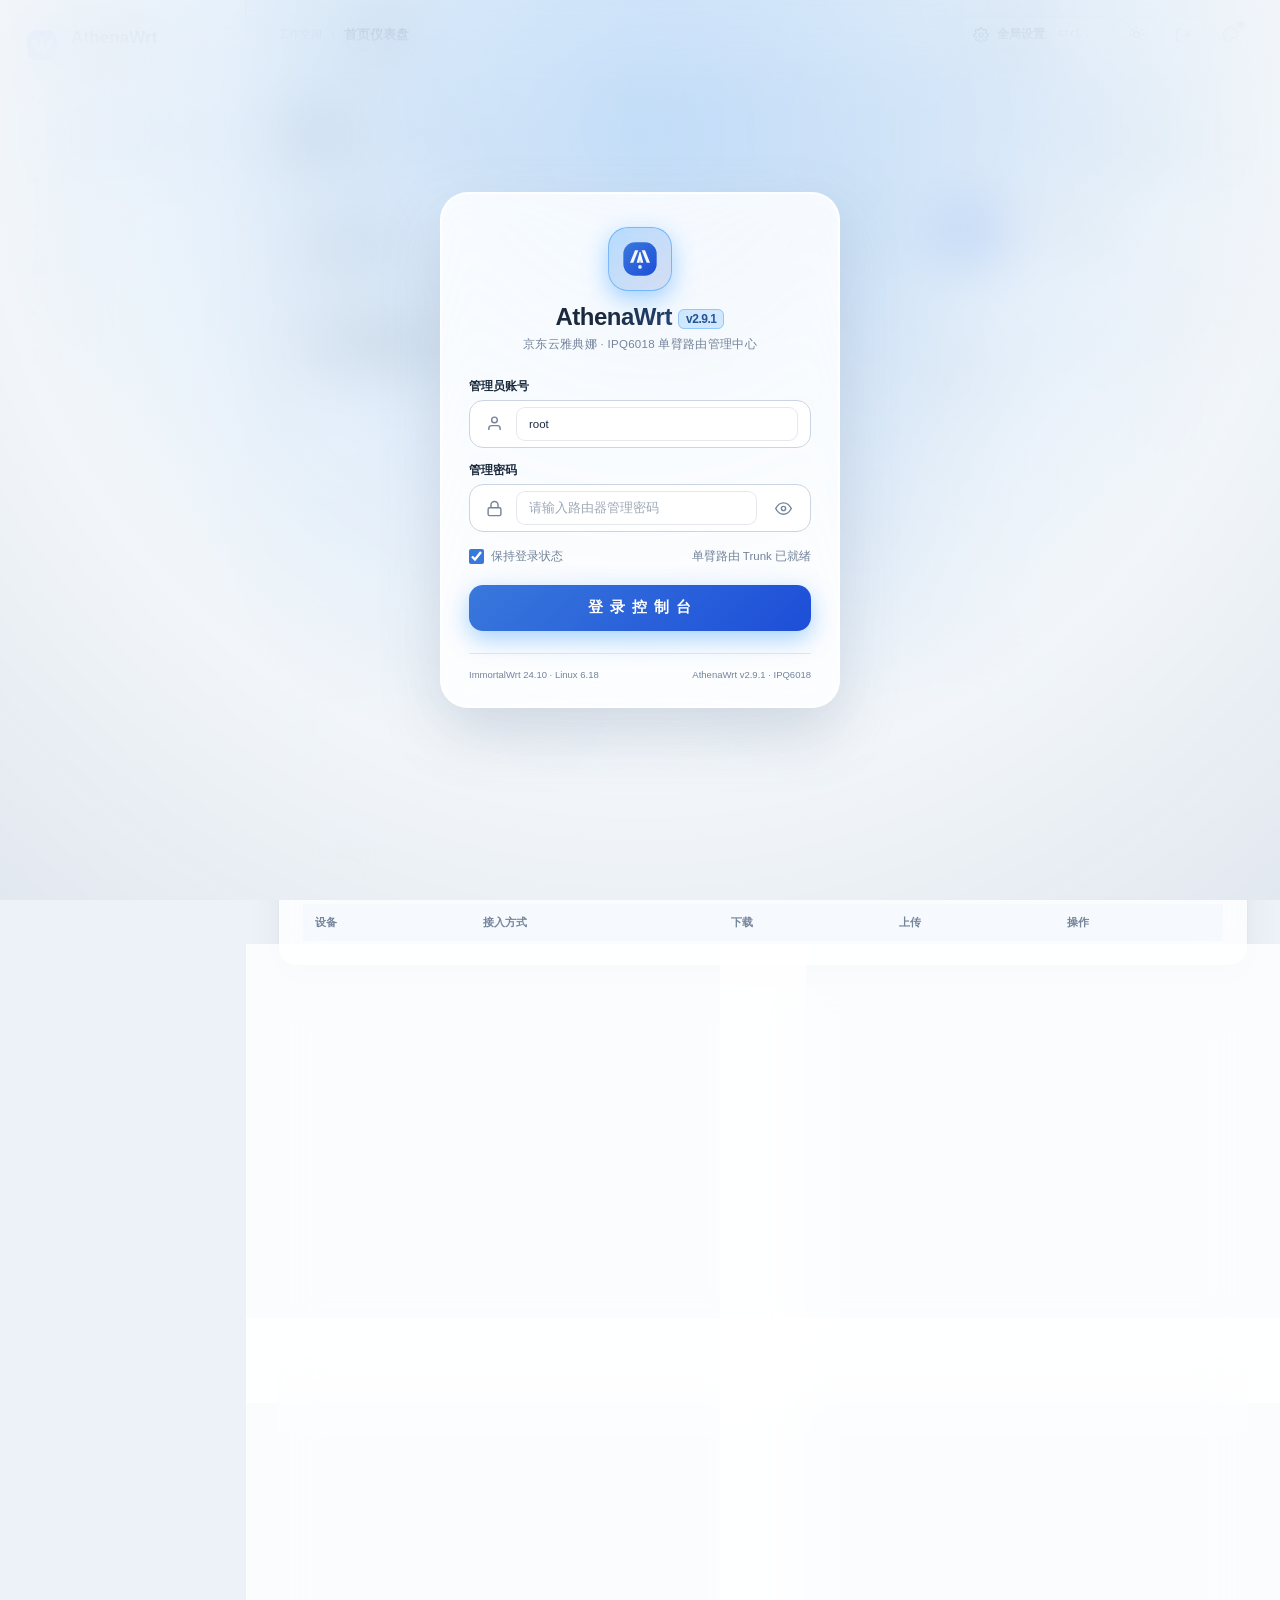
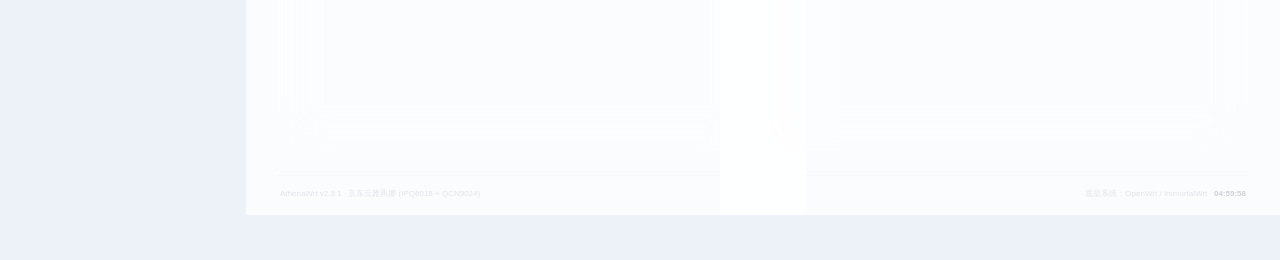
==== luci-app-athena-src/frontend/luci-app-athena/htdocs/luci-static/resources/view/athena/index.html @ cc2b445d "security: block guest network writes in frontend RPC adapter" ====
<!DOCTYPE html>
<html lang="zh-CN" data-theme="light">
<head>
<meta charset="UTF-8"><meta name="viewport" content="width=device-width,initial-scale=1,viewport-fit=cover">
<meta name="color-scheme" content="light dark"><title>AthenaWrt V1.0 · 全站高保真原型</title>
<style>
:root{--bg:#edf2f8;--bg2:#e8eef6;--surface:rgba(255,255,255,.72);--solid:rgba(255,255,255,.91);--soft:rgba(244,248,253,.78);--line:rgba(111,132,161,.19);--line2:rgba(111,132,161,.3);--text:#1b293d;--muted:#718096;--faint:#99a6b7;--accent:#3978dc;--accentSoft:rgba(57,120,220,.11);--green:#239b72;--greenSoft:rgba(35,155,114,.12);--amber:#c58b2b;--red:#d65d63;--shadow:0 12px 34px rgba(42,62,91,.075),inset 0 1px 0 rgba(255,255,255,.7);--side:250px;--top:70px}

/* OLED Pure Black High Contrast Mode */
html[data-theme=oled]{--bg:#000000;--bg2:#05070c;--surface:rgba(8,12,18,.96);--solid:#080c14;--soft:rgba(12,18,28,.88);--line:rgba(255,255,255,.14);--line2:rgba(255,255,255,.24);--text:#ffffff;--muted:#a0aec0;--faint:#718096;--shadow:0 14px 40px rgba(0,0,0,.6);--sim-bg:#000000;--sim-card:#090e17;--sim-border:rgba(255,255,255,.14);--sim-text:#ffffff;--sim-muted:#a0aec0;}
body.compact-mode .sim-panel{padding:10px 14px;}
body.compact-mode .sim-kpi{padding:10px 12px;}
body.compact-mode .sim-table td, body.compact-mode .sim-table th{padding:6px 8px;}
body.no-aurora{background:var(--bg) !important;}

/* Clickable Dashboard Elements */
.clickable{cursor:pointer;transition:all 0.15s ease;}
.clickable:hover{border-color:var(--sim-accent);}
.sim-info-row.clickable:hover{background:var(--soft);color:var(--sim-accent);}
.sim-kpi.clickable:hover{border-color:var(--sim-accent);transform:translateY(-2px);box-shadow:var(--sim-shadow);}
.sim-wifi-card.clickable:hover{border-color:var(--sim-accent);transform:translateY(-2px);}
.sim-router-card.clickable:hover{border-color:var(--sim-accent);transform:translateY(-2px);}
.sim-topo-node.clickable:hover{transform:scale(1.05);}
html[data-theme=dark]{--bg:#101722;--bg2:#151f2d;--surface:rgba(29,43,62,.76);--solid:rgba(31,45,64,.94);--soft:rgba(25,38,55,.8);--line:rgba(157,178,207,.14);--line2:rgba(157,178,207,.24);--text:#e8eef7;--muted:#9baac0;--faint:#71839b;--accent:#83b1ff;--accentSoft:rgba(120,170,255,.14);--green:#55c79c;--greenSoft:rgba(85,199,156,.13);--amber:#e2b35f;--red:#f07b83;--shadow:0 14px 36px rgba(0,0,0,.25),inset 0 1px 0 rgba(255,255,255,.035)}
*{box-sizing:border-box}body{margin:0;min-height:100vh;color:var(--text);font:14px/1.5 -apple-system,BlinkMacSystemFont,"Segoe UI","PingFang SC","Microsoft YaHei",sans-serif;background:radial-gradient(ellipse at 78% -10%,rgba(119,166,231,.18),transparent 35%),radial-gradient(ellipse at 4% 35%,rgba(160,190,226,.13),transparent 30%),linear-gradient(145deg,var(--bg),var(--bg2))}
button,input,select,textarea{font:inherit;color:inherit}button{cursor:pointer}.layout{min-height:100vh}
.sidebar{position:fixed;inset:0 auto 0 0;width:var(--side);z-index:40;padding:22px 15px 16px;display:flex;flex-direction:column;background:var(--surface);backdrop-filter:blur(24px) saturate(145%);border-right:1px solid var(--line);overflow:auto}
.brand{display:flex;align-items:center;gap:11px;padding:3px 9px 23px}.brandmark{width:39px;height:39px;border-radius:13px;background:linear-gradient(145deg,#69a5f7,#3169c6);color:white;display:grid;place-items:center;box-shadow:0 7px 18px #3978dc45}.brandmark svg{width:23px}.brandname{font-weight:780;font-size:17px;letter-spacing:.1px}.brandsub{font-size:9px;color:var(--muted);letter-spacing:1.25px}
.navlabel{font-size:9px;letter-spacing:1.5px;color:var(--faint);font-weight:750;padding:9px 12px 7px}.navgroup{margin-bottom:5px}.navgroup-title{display:flex;align-items:center;gap:10px;padding:9px 12px;color:var(--muted);font-size:11px;font-weight:700}.navgroup-title svg{width:16px;height:16px}
.navlinks{display:grid;gap:2px}.navlink{border:0;background:transparent;text-align:left;display:flex;align-items:center;gap:10px;width:100%;padding:8px 12px 8px 37px;border-radius:10px;color:var(--muted);font-size:11px;transition:.18s}.navlink:hover{background:var(--accentSoft);color:var(--text)}.navlink.active{background:linear-gradient(100deg,rgba(57,120,220,.17),rgba(57,120,220,.06));color:var(--accent);font-weight:700;box-shadow:inset 2px 0 var(--accent)}
.sidebar-bottom{margin-top:auto;padding-top:14px}.device-mini{border:1px solid var(--line);background:var(--soft);border-radius:14px;padding:12px;margin:5px 3px 10px}.device-mini b{font-size:11px}.device-mini small{display:block;color:var(--muted);font-size:10px;margin-top:4px}.foot{display:flex;justify-content:space-between;padding:5px 8px;color:var(--faint);font-size:9px}
.main{margin-left:var(--side);min-height:100vh}.topbar{height:var(--top);position:sticky;top:0;z-index:30;display:flex;align-items:center;justify-content:space-between;padding:0 32px;background:color-mix(in srgb,var(--bg) 70%,transparent);backdrop-filter:blur(22px);border-bottom:1px solid var(--line)}
.crumb{display:flex;align-items:center;gap:9px;color:var(--muted);font-size:11px}.crumb strong{font-size:13px;color:var(--text)}.actions{display:flex;align-items:center;gap:8px}.iconbtn{width:36px;height:36px;border:1px solid var(--line);border-radius:11px;background:var(--surface);display:grid;place-items:center;color:var(--muted)}.iconbtn:hover{color:var(--accent);border-color:var(--line2)}.iconbtn svg{width:17px;height:17px}.avatar{width:34px;height:34px;border-radius:11px;background:linear-gradient(145deg,#d8e7fc,#a8c5ef);color:#315f9e;display:grid;place-items:center;font-size:11px;font-weight:800;border:1px solid var(--line);cursor:pointer;position:relative;transition:all .2s cubic-bezier(.4,0,.2,1);box-shadow:0 2px 8px rgba(49,95,158,.15);padding:0;}
.avatar:hover{transform:translateY(-1px) scale(1.05);box-shadow:0 4px 14px rgba(49,95,158,.28);border-color:var(--accent);}
.avatar .avatar-badge{position:absolute;bottom:-3px;right:-3px;font-size:10px;background:var(--surface);border-radius:50%;width:15px;height:15px;display:grid;place-items:center;box-shadow:0 1px 4px rgba(0,0,0,.2);line-height:1;}
html[data-theme=dark] .avatar{background:linear-gradient(145deg,#2a3d58,#1a283c);color:#9ac2f8;border-color:rgba(154,194,248,.2);box-shadow:0 2px 8px rgba(0,0,0,.3);}
.mobilebrand{display:none}.content{max-width:1580px;margin:auto;padding:29px 32px 48px}.pagehead{display:flex;align-items:flex-end;justify-content:space-between;gap:15px;margin-bottom:21px}.eyebrow{font-size:9px;color:var(--accent);font-weight:800;letter-spacing:1.5px;margin-bottom:6px}h1{font-size:26px;line-height:1.2;letter-spacing:-.6px;margin:0;font-weight:760}.desc{color:var(--muted);font-size:11px;margin:7px 0 0}.headright{display:flex;align-items:center;gap:8px;color:var(--muted);font-size:10px}.live{width:6px;height:6px;border-radius:50%;background:var(--green);display:inline-block;margin-right:5px}
.grid{display:grid;gap:14px}.cols2{grid-template-columns:repeat(2,minmax(0,1fr))}.cols3{grid-template-columns:repeat(3,minmax(0,1fr))}.cols4{grid-template-columns:repeat(4,minmax(0,1fr))}
.panel{border:1px solid var(--line);border-radius:19px;background:var(--surface);backdrop-filter:blur(20px) saturate(140%);box-shadow:var(--shadow);overflow:hidden}.pad{padding:18px 19px}.panelhead{display:flex;align-items:center;justify-content:space-between;gap:10px;margin-bottom:14px}.ptitle{font-size:12px;font-weight:750}.psub{font-size:10px;color:var(--muted);margin-top:3px}.pill{display:inline-flex;align-items:center;gap:5px;padding:4px 8px;border:1px solid var(--line);border-radius:20px;background:var(--soft);font-size:9px;color:var(--muted);white-space:nowrap}.pill.good{background:var(--greenSoft);border-color:transparent;color:var(--green)}.pill.warn{color:var(--amber)}
.stat{padding:16px 17px;min-height:112px}.statlabel{font-size:10px;color:var(--muted);font-weight:650}.statvalue{font-size:23px;color:var(--faint);font-weight:760;letter-spacing:-.5px;margin-top:13px}.statvalue small{font-size:10px;font-weight:500;margin-left:4px}.statnote{font-size:9px;color:var(--faint);margin-top:1px}
.placeholder{border:1px dashed var(--line2);border-radius:12px;min-height:112px;display:flex;align-items:center;justify-content:center;text-align:center;padding:15px;color:var(--faint);font-size:10px;background:linear-gradient(180deg,var(--accentSoft),transparent)}.placeholder strong{display:block;color:var(--muted);font-size:11px;margin-bottom:4px}
.rows{display:grid}.rowitem{display:flex;align-items:center;justify-content:space-between;gap:12px;padding:10px 0;border-bottom:1px solid var(--line);font-size:10px}.rowitem:last-child{border:0}.rowitem span:first-child{color:var(--muted)}.rowitem b{font-size:10px;color:var(--faint);font-weight:650;text-align:right}
.toolbar{display:flex;flex-wrap:wrap;align-items:center;gap:8px;margin-bottom:13px}.field{border:1px solid var(--line2);background:var(--solid);border-radius:10px;padding:8px 10px;font-size:10px;min-width:0;max-width:100%;outline:none}.field:focus{border-color:var(--accent)}.btn{border:1px solid var(--line2);background:var(--solid);border-radius:10px;padding:8px 12px;font-size:10px;font-weight:650}.btn.primary{background:var(--accent);border-color:var(--accent);color:#fff}.btn.ghost{background:var(--accentSoft);border-color:transparent;color:var(--accent)}.btn.danger{color:var(--red)}.btn:active{transform:translateY(1px)}
.tablewrap{overflow:visible;border:1px solid var(--line);border-radius:12px}.table{width:100%;border-collapse:collapse;min-width:0;font-size:10px;table-layout:fixed}.table th{text-align:left;background:var(--soft);color:var(--muted);font-weight:700;padding:10px 12px;white-space:nowrap}.table td{padding:11px 12px;border-top:1px solid var(--line);color:var(--faint)}.table td:first-child{color:var(--text);font-weight:600}
.formgrid{display:grid;grid-template-columns:repeat(2,minmax(0,1fr));gap:12px}.formfield label{display:block;font-size:10px;color:var(--muted);margin-bottom:6px}.formfield input,.formfield select,.formfield textarea{width:100%;border:1px solid var(--line2);border-radius:10px;background:var(--solid);padding:9px 10px;font-size:10px;outline:none}.formfield textarea{min-height:74px;resize:vertical}.formhint{font-size:9px;color:var(--faint);margin-top:5px}
.switch{width:34px;height:19px;border-radius:20px;background:var(--line2);display:inline-block;position:relative;vertical-align:middle}.switch:after{content:"";position:absolute;width:13px;height:13px;border-radius:50%;background:white;left:3px;top:3px;box-shadow:0 1px 3px #0002}.switch.on{background:var(--accent)}.switch.on:after{left:18px}
.sectiongap{margin-top:14px}.sectiontitle{font-size:11px;font-weight:750;margin:0 0 10px}.quickgrid{display:grid;grid-template-columns:repeat(3,minmax(0,1fr));gap:10px}.quick{border:1px solid var(--line);border-radius:13px;background:var(--soft);padding:12px}.quick b{font-size:10px;display:block}.quick span{font-size:9px;color:var(--muted);display:block;margin-top:4px}
.topology{display:flex;align-items:center;justify-content:space-around;gap:6px;padding:13px 0}.node{text-align:center;flex:1}.nodeicon{width:42px;height:42px;border-radius:13px;background:var(--accentSoft);color:var(--accent);display:grid;place-items:center;margin:0 auto 7px}.nodeicon svg{width:19px}.nodename{font-size:10px;font-weight:700}.nodestate{font-size:9px;color:var(--faint);margin-top:3px}.line{height:1px;background:var(--line2);flex:.4;margin-top:-25px}
.notice{border:1px solid var(--line);background:var(--soft);border-radius:12px;padding:11px 12px;color:var(--muted);font-size:10px;line-height:1.6}.notice b{color:var(--text)}
.footer{font-size:9px;color:var(--faint);text-align:center;margin-top:24px}
.mobile-nav{display:none}.toast{position:fixed;z-index:100;left:50%;bottom:25px;transform:translate(-50%,15px);opacity:0;pointer-events:none;background:var(--solid);border:1px solid var(--line);border-radius:11px;padding:9px 13px;box-shadow:var(--shadow);font-size:10px;transition:.2s}.toast.show{opacity:1;transform:translate(-50%,0)}
@media(max-width:1100px){:root{--side:220px}.content{padding-left:23px;padding-right:23px}.topbar{padding:0 23px}.cols4{grid-template-columns:repeat(2,minmax(0,1fr))}}
@media(max-width:820px){:root{--top:59px}.sidebar{display:none}.main{margin-left:0}.topbar{padding:0 18px}.mobilebrand{display:flex;align-items:center;gap:8px;font-weight:780;font-size:13px}.mobilebrand .brandmark{width:31px;height:31px;border-radius:10px}.mobilebrand svg{width:18px}.crumb{display:none}.avatar{display:none}.content{padding:23px 19px 99px}.mobile-nav{display:flex;position:fixed;z-index:45;left:10px;right:10px;bottom:calc(9px + env(safe-area-inset-bottom));height:64px;padding:5px;border:1px solid var(--line);border-radius:19px;background:var(--solid);backdrop-filter:blur(24px);box-shadow:0 12px 30px #243d5e26;justify-content:space-around}.mobile-nav button{border:0;background:transparent;color:var(--muted);font-size:8px;display:flex;flex:1;flex-direction:column;align-items:center;justify-content:center;gap:3px;border-radius:13px}.mobile-nav svg{width:17px;height:17px}.mobile-nav button.active{color:var(--accent);background:var(--accentSoft);font-weight:750}}
@media(max-width:600px){.content{padding:20px 13px 96px}.pagehead{align-items:flex-start;flex-direction:column;gap:8px;margin-bottom:16px}h1{font-size:23px}.desc{font-size:10px}.headright{font-size:9px}.cols2,.cols3,.cols4{grid-template-columns:1fr}.pad{padding:15px}.panel{border-radius:16px}.stat{min-height:100px}.statvalue{font-size:21px}.formgrid{grid-template-columns:1fr}.quickgrid{grid-template-columns:repeat(2,minmax(0,1fr))}.topology{gap:2px}.nodeicon{width:36px;height:36px}.line{flex:.2}.toolbar .field{flex:1;min-width:100px}}
@media(prefers-reduced-motion:reduce){*{scroll-behavior:auto!important;transition:none!important}}

/* V1.0 full-site refinement: strict viewport containment and accessible responsive controls */
html,body{width:100%;max-width:100%;overflow-x:hidden}
.layout,.main,.content,#view,.grid,.panel,.pad,.pagehead,.formgrid,.formfield{min-width:0;max-width:100%}
.content{width:100%;overflow-x:clip}
.grid>*{min-width:0}
.panel{overflow:hidden}
.tablewrap{width:100%;max-width:100%;overflow:visible;border:0}
.table{width:100%;min-width:0;table-layout:fixed}
.table th,.table td{white-space:normal;overflow-wrap:anywhere;word-break:break-word}
.table th:first-child,.table td:first-child{width:27%}
.field,.formfield input,.formfield select,.formfield textarea{min-width:0;max-width:100%}
.navlink{overflow-wrap:anywhere}
.page-switcher{display:none;gap:8px;align-items:center;flex-wrap:wrap;margin:-5px 0 15px}
.page-switcher select{max-width:100%;min-width:0;flex:1;border:1px solid var(--line2);background:var(--solid);border-radius:10px;padding:9px 11px;font-size:11px}
.subnav{display:flex;gap:6px;flex-wrap:wrap;margin:0 0 16px}
.subnav button{border:1px solid var(--line);background:var(--surface);border-radius:9px;padding:6px 9px;font-size:9px;color:var(--muted);max-width:100%}
.subnav button.active{background:var(--accentSoft);border-color:transparent;color:var(--accent);font-weight:750}
.searchbox{display:flex;align-items:center;gap:7px;border:1px solid var(--line);background:var(--soft);border-radius:10px;padding:7px 10px;color:var(--muted);font-size:10px;cursor:pointer}
.searchbox kbd{border:1px solid var(--line2);border-radius:5px;padding:1px 4px;font-size:9px;color:var(--faint)}
.modal-backdrop{position:fixed;inset:0;background:rgba(9,18,32,.38);backdrop-filter:blur(5px);z-index:120;display:flex;align-items:flex-start;justify-content:center;padding:12vh 16px 20px}
.modal{width:min(520px,100%);max-height:75vh;overflow:auto;border:1px solid var(--line);border-radius:18px;background:var(--solid);box-shadow:0 24px 70px #0003;padding:17px}
.modal-head{display:flex;justify-content:space-between;align-items:center;margin-bottom:12px;font-weight:750;font-size:13px}
.modal input{width:100%;border:1px solid var(--line2);background:var(--soft);border-radius:11px;padding:11px 12px;outline:none;font-size:12px}
.search-results{display:grid;gap:4px;margin-top:10px}
.search-results button{display:flex;justify-content:space-between;align-items:center;gap:8px;text-align:left;border:0;background:transparent;border-radius:9px;padding:9px 10px;font-size:11px}
.search-results button:hover{background:var(--accentSoft);color:var(--accent)}
.search-results small{color:var(--faint);font-size:9px}
.controlbar{display:flex;align-items:center;justify-content:space-between;gap:8px;flex-wrap:wrap;margin:0 0 12px}
.controlbar .left,.controlbar .right{display:flex;gap:7px;align-items:center;flex-wrap:wrap;min-width:0}
.mini-search{width:min(210px,100%);min-width:0;border:1px solid var(--line2);background:var(--solid);border-radius:9px;padding:7px 9px;font-size:10px}
.tag{font-size:9px;border-radius:7px;padding:3px 7px;background:var(--accentSoft);color:var(--accent)}
.empty-state{padding:18px;text-align:center;color:var(--faint);font-size:10px}
.formfield input:focus,.formfield select:focus,.formfield textarea:focus,.page-switcher select:focus{border-color:var(--accent);outline:2px solid var(--accentSoft)}
.formfield input:disabled{opacity:.6}
.toggle-row{display:flex;justify-content:space-between;align-items:center;gap:12px;padding:10px 0;border-bottom:1px solid var(--line);font-size:10px}
.toggle-row:last-child{border-bottom:0}
.toggle-row small{display:block;color:var(--muted);font-size:9px;margin-top:2px}
.toggle-control{appearance:none;width:35px;height:20px;border-radius:20px;background:var(--line2);position:relative;flex:0 0 auto;cursor:pointer}
.toggle-control:before{content:"";position:absolute;left:3px;top:3px;width:14px;height:14px;border-radius:50%;background:white;transition:.18s;box-shadow:0 1px 3px #0003}
.toggle-control:checked{background:var(--accent)}
.toggle-control:checked:before{left:18px}
.action-list{display:flex;flex-wrap:wrap;gap:7px}
.action-list .btn{max-width:100%;white-space:normal}
@media(max-width:820px){
 .page-switcher{display:flex}
 .searchbox{width:36px;height:36px;justify-content:center;padding:0;font-size:0}
 .searchbox kbd,.searchbox .search-label{display:none}
 .searchbox svg{width:17px;height:17px}
 .subnav{gap:5px}
 .subnav button{font-size:9px;padding:6px 8px}
}
@media(max-width:600px){
 .table{display:block}
 .table thead{display:none}
 .table tbody{display:grid;gap:8px}
 .table tr{display:grid;grid-template-columns:1fr 1fr;gap:0;border:1px solid var(--line);border-radius:11px;background:var(--soft);overflow:hidden}
 .table td{display:block;width:auto!important;min-width:0;border-top:0;padding:8px 9px;font-size:9px}
 .table td:first-child{grid-column:1/-1;width:auto;border-bottom:1px solid var(--line);font-size:10px}
 .table td:before{content:attr(data-label);display:block;color:var(--faint);font-size:8px;margin-bottom:3px;font-weight:600}
 .table td:first-child:before{display:none}
 .table td:nth-child(2),.table td:nth-child(3){overflow-wrap:anywhere}
 .toolbar{width:100%}.toolbar>*{min-width:0;max-width:100%}
 .page-switcher select{width:100%}
 .quickgrid{grid-template-columns:repeat(2,minmax(0,1fr))}
 .topology{flex-wrap:wrap}
 .topology .node{min-width:70px}
 .topology .line{min-width:10px}
 .modal-backdrop{padding-top:8vh}
}
@media(max-width:360px){
 .content{padding-left:10px;padding-right:10px}
 .actions{gap:5px}
 .quickgrid{grid-template-columns:1fr}
 .table tr{grid-template-columns:1fr}
 .table td:first-child{grid-column:auto}
}


/* Extended Theme Customizer CSS Variables & Utility Styles */
:root {
  --sim-radius: 12px;
  --sim-blur: 22px;
  --sim-glass-opacity: 0.82;
  --sim-font-family: -apple-system, BlinkMacSystemFont, "Segoe UI", "PingFang SC", "Microsoft YaHei", sans-serif;
  --sim-transition: all 0.2s cubic-bezier(0.16, 1, 0.3, 1);
}
body.font-geek {
  --sim-font-family: ui-monospace, "SF Mono", Menlo, Consolas, "PingFang SC", monospace;
  font-family: var(--sim-font-family) !important;
}
body.font-modern {
  --sim-font-family: "Inter", -apple-system, BlinkMacSystemFont, "Helvetica Neue", sans-serif;
  font-family: var(--sim-font-family) !important;
}
body.reduced-motion * {
  transition: none !important;
  animation: none !important;
}
.sim-panel, .sim-card, .sim-hero, .sim-router-card, .sim-status-card {
  border-radius: var(--sim-radius, 12px) !important;
  backdrop-filter: blur(var(--sim-blur, 22px)) !important;
  -webkit-backdrop-filter: blur(var(--sim-blur, 22px)) !important;
}
.sim-tab-btn {
  padding: 6px 12px;
  border: 1px solid var(--sim-border);
  border-radius: 8px;
  background: var(--soft);
  color: var(--sim-muted);
  font-size: 11px;
  font-weight: 600;
  cursor: pointer;
  transition: all 0.15s ease;
  white-space: nowrap;
}
.sim-tab-btn:hover {
  color: var(--sim-text);
  background: var(--accentSoft);
}
.sim-tab-btn.active {
  background: var(--accentSoft);
  border-color: var(--sim-accent);
  color: var(--sim-accent);
  font-weight: 750;
}
.theme-preset-card {
  padding: 10px 12px;
  border: 1px solid var(--sim-border);
  border-radius: 12px;
  background: var(--soft);
  cursor: pointer;
  transition: all 0.2s ease;
  text-align: left;
  display: flex;
  flex-direction: column;
  gap: 6px;
}
.theme-preset-card:hover {
  transform: translateY(-2px);
  border-color: var(--sim-accent);
  box-shadow: 0 4px 14px rgba(0,0,0,0.12);
}
.theme-preset-card.active {
  border-color: var(--sim-accent);
  background: var(--accentSoft);
}
.theme-slider-wrap {
  display: flex;
  align-items: center;
  gap: 12px;
}
.theme-slider-wrap input[type=range] {
  flex: 1;
  accent-color: var(--sim-accent);
  cursor: pointer;
}
.theme-badge-val {
  min-width: 44px;
  text-align: center;
  padding: 2px 8px;
  border-radius: 6px;
  background: var(--accentSoft);
  color: var(--sim-accent);
  font-weight: 700;
  font-size: 11px;
}


/* Theme Customization Studio Styles */
.sim-modal.theme-studio-modal {
  width: min(1040px, 96vw) !important;
  max-height: 90vh !important;
  border-radius: 22px !important;
  box-shadow: 0 35px 110px rgba(0, 0, 0, 0.48) !important;
}
.theme-studio-layout {
  display: grid;
  grid-template-columns: 310px 1fr;
  gap: 18px;
  align-items: start;
}
@media (max-width: 860px) {
  .theme-studio-layout {
    grid-template-columns: 1fr;
  }
}
.studio-preview-window {
  border: 1px solid var(--sim-border);
  border-radius: var(--sim-radius, 14px);
  background: var(--sim-card);
  backdrop-filter: blur(var(--sim-blur, 20px));
  -webkit-backdrop-filter: blur(var(--sim-blur, 20px));
  overflow: hidden;
  box-shadow: 0 12px 36px rgba(0,0,0,0.18);
  position: sticky;
  top: 0;
  transition: all 0.25s ease;
}
.preview-titlebar {
  display: flex;
  align-items: center;
  justify-content: space-between;
  padding: 8px 12px;
  background: var(--solid);
  border-bottom: 1px solid var(--sim-border);
}
.traffic-lights {
  display: flex;
  gap: 5px;
}
.traffic-lights span {
  width: 8px;
  height: 8px;
  border-radius: 50%;
  display: inline-block;
}
.tl-red { background: #ff5f56; }
.tl-yellow { background: #ffbd2e; }
.tl-green { background: #27c93f; }
.preview-title {
  font-size: 10px;
  color: var(--sim-muted);
  font-weight: 600;
}
.preview-canvas {
  padding: 12px;
  display: flex;
  flex-direction: column;
  gap: 9px;
}
.preview-router-box {
  display: flex;
  align-items: center;
  gap: 10px;
  padding: 10px;
  border-radius: 12px;
  background: var(--soft);
  border: 1px solid var(--sim-border);
  position: relative;
}
.preview-ambient-bar {
  position: absolute;
  bottom: -2px;
  left: 10%;
  right: 10%;
  height: 3px;
  border-radius: 3px;
  background: var(--sim-accent);
  box-shadow: 0 0 12px var(--sim-accent);
  transition: all 0.25s ease;
}
.preview-metric-row {
  display: grid;
  grid-template-columns: 1fr 1fr;
  gap: 8px;
}
.preview-metric-card {
  padding: 8px 10px;
  border-radius: 10px;
  background: var(--soft);
  border: 1px solid var(--sim-border);
}
.preview-metric-card span {
  display: block;
  font-size: 8.5px;
  color: var(--sim-muted);
}
.preview-metric-card b {
  font-size: 13px;
  color: var(--sim-accent);
  display: block;
  margin-top: 2px;
}
.preview-sparkline {
  height: 48px;
  border-radius: 8px;
  background: var(--soft);
  border: 1px solid var(--sim-border);
  overflow: hidden;
  padding: 4px;
}
.preview-actions {
  display: flex;
  justify-content: space-between;
  align-items: center;
}
.wallpaper-grid {
  display: grid;
  grid-template-columns: repeat(2, 1fr);
  gap: 8px;
}
.wallpaper-card {
  padding: 9px 11px;
  border: 1px solid var(--sim-border);
  border-radius: 12px;
  cursor: pointer;
  transition: all 0.2s ease;
  display: flex;
  align-items: center;
  gap: 10px;
  background: var(--soft);
  text-align: left;
}
.wallpaper-card:hover {
  border-color: var(--sim-accent);
  transform: translateY(-2px);
}
.wallpaper-card.active {
  border-color: var(--sim-accent);
  background: var(--accentSoft);
}
.wallpaper-thumb {
  width: 36px;
  height: 36px;
  border-radius: 8px;
  border: 1px solid var(--sim-border);
  flex-shrink: 0;
}
.sim-tab-btn {
  padding: 6px 12px;
  border: 1px solid var(--sim-border);
  border-radius: 8px;
  background: var(--soft);
  color: var(--sim-muted);
  font-size: 11px;
  font-weight: 600;
  cursor: pointer;
  transition: all 0.15s ease;
  white-space: nowrap;
}
.sim-tab-btn:hover {
  color: var(--sim-text);
  background: var(--accentSoft);
}
.sim-tab-btn.active {
  background: var(--accentSoft);
  border-color: var(--sim-accent);
  color: var(--sim-accent);
  font-weight: 750;
}
.theme-preset-card {
  padding: 10px 12px;
  border: 1px solid var(--sim-border);
  border-radius: 12px;
  background: var(--soft);
  cursor: pointer;
  transition: all 0.2s ease;
  text-align: left;
  display: flex;
  flex-direction: column;
  gap: 6px;
}
.theme-preset-card:hover {
  transform: translateY(-2px);
  border-color: var(--sim-accent);
  box-shadow: 0 4px 14px rgba(0,0,0,0.12);
}
.theme-preset-card.active {
  border-color: var(--sim-accent);
  background: var(--accentSoft);
}
.theme-slider-wrap {
  display: flex;
  align-items: center;
  gap: 12px;
}
.theme-slider-wrap input[type=range] {
  flex: 1;
  accent-color: var(--sim-accent);
  cursor: pointer;
}
.theme-badge-val {
  min-width: 44px;
  text-align: center;
  padding: 2px 8px;
  border-radius: 6px;
  background: var(--accentSoft);
  color: var(--sim-accent);
  font-weight: 700;
  font-size: 11px;
}

/* Wallpaper styles on body */
body.wallpaper-aurora {
  background: radial-gradient(ellipse at 78% -10%, rgba(119,166,231,.18), transparent 35%), radial-gradient(ellipse at 4% 35%, rgba(160,190,226,.13), transparent 30%), linear-gradient(145deg, var(--bg), var(--bg2)) !important;
}
body.wallpaper-cyber {
  background-color: var(--bg) !important;
  background-image: 
    linear-gradient(rgba(0, 128, 255, 0.08) 1px, transparent 1px),
    linear-gradient(90deg, rgba(0, 128, 255, 0.08) 1px, transparent 1px),
    radial-gradient(circle at 50% 0%, rgba(139, 92, 246, 0.15), transparent 60%) !important;
  background-size: 28px 28px, 28px 28px, 100% 100% !important;
}
body.wallpaper-nebula {
  background-color: #080c16 !important;
  background-image: 
    radial-gradient(ellipse at 20% 20%, rgba(139, 92, 246, 0.22), transparent 45%),
    radial-gradient(ellipse at 80% 80%, rgba(6, 182, 212, 0.18), transparent 50%),
    radial-gradient(ellipse at 50% 50%, rgba(0, 128, 255, 0.12), transparent 60%) !important;
}
body.wallpaper-oled {
  background: #000000 !important;
}
body.wallpaper-frost {
  background: linear-gradient(135deg, #f0f4f9 0%, #e2eaf4 100%) !important;
}
body.wallpaper-carbon {
  background-color: #12161f !important;
  background-image: 
    linear-gradient(45deg, #181d28 25%, transparent 25%), 
    linear-gradient(-45deg, #181d28 25%, transparent 25%), 
    linear-gradient(45deg, transparent 75%, #181d28 75%), 
    linear-gradient(-45deg, transparent 75%, #181d28 75%) !important;
  background-size: 16px 16px !important;
  background-position: 0 0, 0 8px, 8px -8px, -8px 0px !important;
}

/* Border Glow Styles */
body.border-glow-subtle .sim-panel, body.border-glow-subtle .sim-hero, body.border-glow-subtle .sim-router-card {
  box-shadow: 0 0 16px var(--accentSoft), 0 8px 24px rgba(0,0,0,0.1) !important;
  border-color: var(--sim-accent) !important;
}
body.border-glow-neon .sim-panel, body.border-glow-neon .sim-hero, body.border-glow-neon .sim-router-card {
  border-color: var(--sim-accent) !important;
  animation: simNeonPulse 3s infinite ease-in-out !important;
}
@keyframes simNeonPulse {
  0%, 100% { box-shadow: 0 0 10px var(--accentSoft), 0 4px 20px rgba(0,0,0,0.1); }
  50% { box-shadow: 0 0 24px var(--accentSoft), 0 0 36px var(--accentSoft), 0 8px 30px rgba(0,0,0,0.18); }
}


/* ========================================================================
   ENHANCEMENTS: CHIPS, EMPTY STATE & LIVE STATUS PULSE
   ======================================================================== */
.sim-chip {
  padding: 4px 12px !important;
  font-size: 11px !important;
  border-radius: 20px !important;
  border: 1px solid var(--sim-border) !important;
  background: var(--sim-card) !important;
  color: var(--sim-muted) !important;
  cursor: pointer !important;
  transition: all 0.2s cubic-bezier(0.4, 0, 0.2, 1) !important;
  font-weight: 500 !important;
  display: inline-flex !important;
  align-items: center !important;
  gap: 4px !important;
  user-select: none !important;
}
.sim-chip:hover {
  color: var(--sim-text) !important;
  border-color: var(--sim-accent) !important;
}
.sim-chip.active {
  background: var(--sim-accent) !important;
  color: #fff !important;
  border-color: var(--sim-accent) !important;
  font-weight: 700 !important;
  box-shadow: 0 2px 8px rgba(77, 124, 254, 0.28) !important;
}

/* Subtle Breathing Halo on Active / Good Badges */
.sim-badge.good i {
  position: relative !important;
}
.sim-badge.good i::after {
  content: '';
  position: absolute;
  top: -2px;
  left: -2px;
  width: 10px;
  height: 10px;
  border-radius: 50%;
  background: var(--sim-green);
  opacity: 0.6;
  animation: badge-pulse 2.2s infinite ease-out;
  pointer-events: none;
}
@keyframes badge-pulse {
  0% { transform: scale(0.6); opacity: 0.8; }
  60% { transform: scale(1.8); opacity: 0; }
  100% { transform: scale(1.8); opacity: 0; }
}
body.reduce-motion .sim-badge.good i::after {
  display: none !important;
}

.sim-empty-state {
  display: flex;
  flex-direction: column;
  align-items: center;
  justify-content: center;
  text-align: center;
  user-select: none;
}



/* ========================================================================
   ATHENAWRT LIQUID GLASS BOTTOM SHEET SELECTOR (MOBILE & DESKTOP)
   100% Theme-consistent Frosted Acrylic Bottom Sheet
   ======================================================================== */
.athena-bottom-sheet-backdrop {
  position: fixed !important;
  inset: 0 !important;
  background: rgba(0, 0, 0, 0.68) !important;
  backdrop-filter: blur(10px) !important;
  -webkit-backdrop-filter: blur(10px) !important;
  z-index: 1000000 !important;
  display: flex !important;
  flex-direction: column !important;
  justify-content: flex-end !important;
  align-items: center !important;
  opacity: 0;
  transition: opacity 0.24s cubic-bezier(0.2, 0, 0, 1) !important;
  pointer-events: none;
}
.athena-bottom-sheet-backdrop.active {
  opacity: 1 !important;
  pointer-events: auto !important;
}

.athena-bottom-sheet {
  width: 100% !important;
  max-width: 520px !important;
  max-height: 80vh !important;
  background: var(--sim-card, rgba(20, 25, 36, 0.96)) !important;
  backdrop-filter: blur(36px) saturate(190%) !important;
  -webkit-backdrop-filter: blur(36px) saturate(190%) !important;
  border-top: 1px solid var(--sim-border, rgba(255, 255, 255, 0.16)) !important;
  border-left: 1px solid var(--sim-border, rgba(255, 255, 255, 0.12)) !important;
  border-right: 1px solid var(--sim-border, rgba(255, 255, 255, 0.12)) !important;
  border-top-left-radius: 22px !important;
  border-top-right-radius: 22px !important;
  box-shadow: 0 -14px 50px rgba(0, 0, 0, 0.65), 0 1px 0 rgba(255, 255, 255, 0.18) inset !important;
  display: flex !important;
  flex-direction: column !important;
  transform: translateY(100%) !important;
  transition: transform 0.28s cubic-bezier(0.16, 1, 0.3, 1) !important;
  overflow: hidden !important;
  box-sizing: border-box !important;
  padding-bottom: max(16px, env(safe-area-inset-bottom, 16px)) !important;
}
.athena-bottom-sheet-backdrop.active .athena-bottom-sheet {
  transform: translateY(0) !important;
}

.athena-sheet-handle-wrap {
  width: 100% !important;
  padding: 10px 0 6px !important;
  display: flex !important;
  justify-content: center !important;
  cursor: pointer !important;
}
.athena-sheet-handle {
  width: 40px !important;
  height: 4.5px !important;
  border-radius: 3px !important;
  background: var(--sim-muted, rgba(255, 255, 255, 0.3)) !important;
  opacity: 0.55 !important;
}

.athena-sheet-header {
  display: flex !important;
  align-items: center !important;
  justify-content: space-between !important;
  padding: 4px 20px 12px !important;
  border-bottom: 1px solid var(--sim-border, rgba(255, 255, 255, 0.08)) !important;
}
.athena-sheet-title {
  font-size: 13.5px !important;
  font-weight: 750 !important;
  color: var(--sim-text, #ffffff) !important;
  letter-spacing: -0.2px !important;
  overflow: hidden !important;
  text-overflow: ellipsis !important;
  white-space: nowrap !important;
  display: flex !important;
  align-items: center !important;
  gap: 6px !important;
}
.athena-sheet-close {
  background: var(--soft, rgba(255, 255, 255, 0.08)) !important;
  border: 1px solid var(--sim-border, rgba(255, 255, 255, 0.12)) !important;
  color: var(--sim-accent, #4d7cfe) !important;
  font-size: 12px !important;
  font-weight: 650 !important;
  padding: 4px 14px !important;
  border-radius: 14px !important;
  cursor: pointer !important;
  transition: all 0.15s ease !important;
}
.athena-sheet-close:active {
  transform: scale(0.95) !important;
}

.athena-sheet-body {
  overflow-y: auto !important;
  -webkit-overflow-scrolling: touch !important;
  padding: 6px 0 !important;
  max-height: 60vh !important;
}

.athena-sheet-item {
  display: flex !important;
  align-items: center !important;
  justify-content: space-between !important;
  padding: 13px 20px !important;
  font-size: 13px !important;
  color: var(--sim-text, #e2e8f0) !important;
  cursor: pointer !important;
  transition: background 0.15s ease, color 0.15s ease !important;
  border-bottom: 1px solid rgba(255, 255, 255, 0.035) !important;
  user-select: none !important;
  -webkit-tap-highlight-color: transparent !important;
}
.athena-sheet-item:last-child {
  border-bottom: none !important;
}
.athena-sheet-item:hover,
.athena-sheet-item:active {
  background: var(--soft, rgba(255, 255, 255, 0.06)) !important;
}
.athena-sheet-item.selected {
  background: var(--accentSoft, rgba(77, 124, 254, 0.12)) !important;
  color: var(--sim-accent, #4d7cfe) !important;
  font-weight: 600 !important;
}
.athena-sheet-item.disabled {
  opacity: 0.35 !important;
  pointer-events: none !important;
}
.athena-sheet-item-main {
  line-height: 1.4 !important;
}
.athena-sheet-check {
  display: flex !important;
  align-items: center !important;
  color: var(--sim-accent, #4d7cfe) !important;
  flex-shrink: 0 !important;
  margin-left: 14px !important;
}
.athena-sheet-check-placeholder {
  width: 18px !important;
  height: 18px !important;
  flex-shrink: 0 !important;
  margin-left: 14px !important;
}

body.reduce-motion .athena-bottom-sheet-backdrop,
body.reduce-motion .athena-bottom-sheet {
  transition: none !important;
}



/* ========================================================================
   GLOBAL TEXT OVERFLOW ELIMINATION & RESPONSIVE POLISH
   ======================================================================== */
.sim-kpi-value {
  font-size: 20px !important;
  font-weight: 780 !important;
  letter-spacing: -0.4px !important;
  color: var(--sim-text) !important;
  margin: 6px 0 2px !important;
  line-height: 1.25 !important;
  white-space: nowrap !important;
  overflow: hidden !important;
  text-overflow: ellipsis !important;
  word-break: keep-all !important;
  overflow-wrap: normal !important;
}

@media(max-width: 580px) {
  .sim-kpi-value {
    font-size: 15px !important;
  }
}

/* Balanced info rows: maintain 1-line key/value layout on mobile */
.sim-info-row {
  display: flex !important;
  justify-content: space-between !important;
  align-items: center !important;
  gap: 12px !important;
  padding: 10px 0 !important;
  border-bottom: 1px solid var(--sim-border) !important;
  font-size: 11px !important;
  min-width: 0 !important;
}

.sim-info-row > div:first-child {
  min-width: 0 !important;
  flex: 1 1 auto !important;
}

.sim-info-row > div:last-child,
.sim-info-row > b {
  flex-shrink: 0 !important;
  text-align: right !important;
  color: var(--sim-text) !important;
}

.wifi-modal-head {
  display: flex !important;
  justify-content: space-between !important;
  align-items: flex-start !important;
  gap: 10px !important;
  padding: 10px 14px !important;
  background: var(--soft) !important;
  border: 1px solid var(--sim-border) !important;
  border-radius: 12px !important;
  margin-bottom: 12px !important;
  flex-wrap: wrap !important;
}

@media(max-width: 640px) {
  .wifi-form-grid-2 {
    grid-template-columns: 1fr !important;
    gap: 10px !important;
  }
  .sim-form-row {
    grid-template-columns: 1fr !important;
    gap: 8px !important;
  }
  .sim-modal-backdrop {
    padding: 12px 8px !important;
  }
  .sim-modal {
    width: 100% !important;
    max-width: 100% !important;
    border-radius: 16px !important;
  }
  .sim-modal>header {
    padding: 12px 16px !important;
    font-size: 13px !important;
  }
  .sim-modal-body {
    padding: 12px 14px 16px !important;
  }
  .sim-modal-actions {
    flex-wrap: wrap !important;
    gap: 8px !important;
  }
  .sim-modal-actions button {
    flex: 1 1 auto !important;
  }
}

.sim-panel, .sim-card, .sim-modal-body, .sim-hero, .sim-kpi, .sim-topo-info, .sim-wifi-main {
  min-width: 0 !important;
  overflow-wrap: break-word !important;
  word-break: break-word !important;
}

.sim-field,
select.sim-field,
.wifi-modal-section select {
  max-width: 100% !important;
  text-overflow: ellipsis !important;
  overflow: hidden !important;
  white-space: nowrap !important;
  box-sizing: border-box !important;
}

.athena-sheet-item-main {
  line-height: 1.45 !important;
  word-break: break-word !important;
  overflow-wrap: break-word !important;
  white-space: normal !important;
  max-width: calc(100vw - 85px) !important;
}


/* ========================================================================
   THEME STUDIO MOBILE POLISH & TAB OVERFLOW FIX
   ======================================================================== */
.theme-studio-tabs {
  display: flex !important;
  gap: 6px !important;
  border-bottom: 1px solid var(--sim-border) !important;
  padding-bottom: 8px !important;
  margin-bottom: 14px !important;
  overflow-x: auto !important;
  -webkit-overflow-scrolling: touch !important;
  scrollbar-width: none !important;
  white-space: nowrap !important;
  width: 100% !important;
  box-sizing: border-box !important;
}
.theme-studio-tabs::-webkit-scrollbar {
  display: none !important;
}
.theme-studio-tabs .sim-tab-btn {
  flex: 0 0 auto !important;
  white-space: nowrap !important;
}

@media(max-width: 680px) {
  .theme-studio-layout {
    grid-template-columns: 1fr !important;
    gap: 14px !important;
  }
  .studio-preview-window {
    max-width: 100% !important;
  }
  .preview-sparkline {
    display: none !important; /* Compact preview on mobile to save vertical space */
  }
  .preview-metric-row {
    margin-bottom: 6px !important;
  }
  .studio-preview-window .preview-canvas {
    padding: 8px 12px 10px !important;
  }
}



/* ========================================================================
   GLOBAL ANTI-HORIZONTAL-SCROLL & PERFECT MODAL CENTERING FIX
   ======================================================================== */
html, body {
  overflow-x: hidden !important;
  max-width: 100vw !important;
  width: 100% !important;
  margin: 0 !important;
  padding: 0 !important;
  box-sizing: border-box !important;
}

.content, #view, main {
  overflow-x: hidden !important;
  max-width: 100% !important;
  box-sizing: border-box !important;
}

/* Modal Backdrop: strict flex center horizontally and vertically */
.sim-modal-backdrop {
  position: fixed !important;
  inset: 0 !important;
  width: 100vw !important;
  height: 100vh !important;
  display: flex !important;
  justify-content: center !important;
  align-items: center !important;
  padding: 16px !important;
  box-sizing: border-box !important;
  background: rgba(7, 16, 30, 0.6) !important;
  backdrop-filter: blur(10px) !important;
  -webkit-backdrop-filter: blur(10px) !important;
  z-index: 99999 !important;
}

.sim-modal {
  margin: auto !important;
  width: 100% !important;
  max-width: 580px !important;
  max-height: 86vh !important;
  box-sizing: border-box !important;
  display: flex !important;
  flex-direction: column !important;
  border-radius: 20px !important;
  overflow: hidden !important;
}

.sim-modal.theme-studio-modal {
  width: 100% !important;
  max-width: 960px !important;
  max-height: 88vh !important;
  margin: auto !important;
  box-sizing: border-box !important;
}

@media(max-width: 680px) {
  .sim-modal-backdrop {
    padding: 10px !important;
    justify-content: center !important;
    align-items: center !important;
  }
  .sim-modal {
    width: 100% !important;
    max-width: calc(100vw - 20px) !important;
    margin: auto !important;
    border-radius: 18px !important;
  }
  .sim-modal.theme-studio-modal {
    width: 100% !important;
    max-width: calc(100vw - 20px) !important;
    margin: auto !important;
  }
  .theme-studio-layout {
    grid-template-columns: 1fr !important;
    gap: 12px !important;
  }
  .studio-preview-window {
    max-width: 100% !important;
  }
  .preview-sparkline {
    display: none !important;
  }
  .preview-metric-row {
    margin-bottom: 6px !important;
  }
}

/* Opkg tools grid responsive collapse */
.opkg-tools-grid {
  display: grid !important;
  grid-template-columns: 1fr 1.3fr !important;
  gap: 12px !important;
  align-items: center !important;
  width: 100% !important;
}
@media(max-width: 768px) {
  .opkg-tools-grid {
    grid-template-columns: 1fr !important;
    gap: 10px !important;
  }
}

/* Theme Studio Tab Scrollbar removal */
.theme-studio-tabs::-webkit-scrollbar {
  display: none !important;
  width: 0 !important;
  height: 0 !important;
}



/* ========================================================================
   OPKG TOOLS RESPONSIVE LAYOUT & MODAL OVERFLOW PROTECTION
   ======================================================================== */
.opkg-tools-grid {
  display: grid !important;
  grid-template-columns: 1fr 1.25fr !important;
  gap: 12px !important;
  width: 100% !important;
  min-width: 0 !important;
  box-sizing: border-box !important;
}

@media(max-width: 768px) {
  .opkg-tools-grid {
    grid-template-columns: 1fr !important;
    gap: 10px !important;
  }
}

.opkg-tool-item {
  display: flex !important;
  flex-direction: column !important;
  gap: 5px !important;
  width: 100% !important;
  min-width: 0 !important;
  box-sizing: border-box !important;
}

.opkg-tool-label {
  font-size: 11px !important;
  font-weight: 650 !important;
  color: var(--sim-muted) !important;
  margin: 0 !important;
}

.opkg-tool-control {
  display: flex !important;
  gap: 6px !important;
  width: 100% !important;
  min-width: 0 !important;
  box-sizing: border-box !important;
}

.opkg-tool-control .sim-field {
  flex: 1 1 auto !important;
  min-width: 0 !important;
  width: 100% !important;
  height: 34px !important;
  min-height: 34px !important;
  padding: 0 10px !important;
  font-size: 11px !important;
  box-sizing: border-box !important;
}

.opkg-tool-control .sim-btn {
  flex: 0 0 auto !important;
  height: 34px !important;
  min-height: 34px !important;
  padding: 0 12px !important;
  font-size: 11px !important;
  white-space: nowrap !important;
}

@media(max-width: 600px) {
  .sim-info-row.form-row {
    flex-direction: column !important;
    align-items: flex-start !important;
    gap: 6px !important;
  }
  .sim-info-row.form-row > div:first-child {
    width: 100% !important;
  }
  .sim-info-row.form-row > div:last-child {
    width: 100% !important;
    justify-content: flex-start !important;
  }
  .sim-info-row.form-row select,
  .sim-info-row.form-row input,
  .sim-info-row.form-row .sim-field {
    width: 100% !important;
    max-width: 100% !important;
  }
}



/* ========================================================================
 * AthenaWrt Liquid Glass Custom Login Screen (全息流光液态玻璃专属登录页)
 * ======================================================================== */
.athena-login-screen {
  position: fixed;
  inset: 0;
  z-index: 999999;
  display: flex;
  align-items: center;
  justify-content: center;
  background: radial-gradient(circle at 50% 15%, rgba(0, 128, 255, 0.22) 0%, rgba(10, 14, 26, 0.94) 65%, #050811 100%);
  backdrop-filter: blur(32px);
  -webkit-backdrop-filter: blur(32px);
  padding: 16px;
  opacity: 1;
  visibility: visible;
  transition: opacity 0.4s cubic-bezier(0.16, 1, 0.3, 1), transform 0.4s cubic-bezier(0.16, 1, 0.3, 1), visibility 0.4s;
}

.athena-login-screen.hide {
  opacity: 0;
  visibility: hidden;
  pointer-events: none;
  transform: scale(1.03);
}

[data-theme="light"] .athena-login-screen {
  background: radial-gradient(circle at 50% 15%, rgba(0, 128, 255, 0.16) 0%, rgba(241, 245, 249, 0.94) 65%, #e2e8f0 100%);
}

.athena-login-card {
  width: 100%;
  max-width: 400px;
  background: rgba(255, 255, 255, 0.04);
  border: 1px solid rgba(255, 255, 255, 0.14);
  border-radius: 28px;
  padding: 34px 28px 24px;
  box-shadow: 0 28px 70px rgba(0, 0, 0, 0.55), 0 0 1px 1px rgba(255, 255, 255, 0.08) inset;
  position: relative;
  overflow: hidden;
  backdrop-filter: blur(20px);
  -webkit-backdrop-filter: blur(20px);
  display: flex;
  flex-direction: column;
  animation: loginCardPop 0.5s cubic-bezier(0.16, 1, 0.3, 1);
}

@keyframes loginCardPop {
  0% { opacity: 0; transform: scale(0.94) translateY(12px); }
  100% { opacity: 1; transform: scale(1) translateY(0); }
}

[data-theme="light"] .athena-login-card {
  background: rgba(255, 255, 255, 0.85);
  border: 1px solid rgba(255, 255, 255, 0.8);
  box-shadow: 0 24px 60px rgba(100, 116, 139, 0.22), 0 0 0 1px rgba(255, 255, 255, 0.9) inset;
}

.athena-login-brand {
  text-align: center;
  margin-bottom: 24px;
}

.athena-login-logo {
  display: inline-flex;
  align-items: center;
  justify-content: center;
  width: 64px;
  height: 64px;
  background: linear-gradient(135deg, rgba(0, 128, 255, 0.25), rgba(30, 64, 175, 0.15));
  border: 1px solid rgba(0, 128, 255, 0.4);
  border-radius: 20px;
  margin-bottom: 12px;
  box-shadow: 0 8px 24px rgba(0, 128, 255, 0.35);
}

.athena-login-title {
  font-size: 24px;
  font-weight: 800;
  letter-spacing: -0.5px;
  margin: 0;
  background: linear-gradient(135deg, var(--sim-text) 40%, var(--sim-accent) 100%);
  -webkit-background-clip: text;
  -webkit-text-fill-color: transparent;
}

.athena-login-subtitle {
  font-size: 11.5px;
  color: var(--sim-muted);
  margin: 4px 0 0;
  letter-spacing: 0.3px;
}

.athena-login-form {
  display: flex;
  flex-direction: column;
  gap: 14px;
}

.athena-login-field {
  display: flex;
  flex-direction: column;
  gap: 5px;
}

.athena-login-field label {
  font-size: 11.5px;
  font-weight: 600;
  color: var(--sim-text);
}

.clickable-brand {
  transition: all 0.2s ease;
  user-select: none;
}
.clickable-brand:hover {
  opacity: 0.85;
  transform: translateY(-1px);
}
.clickable-brand:active {
  transform: scale(0.97);
}

.athena-login-input-wrap {
  display: flex !important;
  align-items: center !important;
  height: 48px !important;
  padding: 0 12px 0 14px !important;
  gap: 12px !important;
  background: rgba(255, 255, 255, 0.06) !important;
  border: 1px solid rgba(255, 255, 255, 0.16) !important;
  border-radius: 14px !important;
  box-sizing: border-box !important;
  transition: all 0.2s ease !important;
}

[data-theme="light"] .athena-login-input-wrap {
  background: #ffffff !important;
  border-color: #cbd5e1 !important;
}

.athena-login-input-wrap:focus-within {
  border-color: var(--sim-accent) !important;
  background: rgba(255, 255, 255, 0.09) !important;
  box-shadow: 0 0 0 3px rgba(0, 128, 255, 0.2) !important;
}

[data-theme="light"] .athena-login-input-wrap:focus-within {
  background: #ffffff !important;
  border-color: var(--sim-accent) !important;
  box-shadow: 0 0 0 3px rgba(0, 128, 255, 0.18) !important;
}

.athena-login-input-icon {
  flex-shrink: 0 !important;
  display: flex !important;
  align-items: center !important;
  justify-content: center !important;
  color: var(--sim-muted) !important;
  width: 20px !important;
  height: 20px !important;
}

.athena-login-input {
  flex: 1 !important;
  width: 100% !important;
  min-width: 0 !important;
  height: 100% !important;
  background: transparent !important;
  border: none !important;
  outline: none !important;
  padding: 0 !important;
  margin: 0 !important;
  font-size: 14px !important;
  color: var(--sim-text) !important;
  box-shadow: none !important;
  line-height: normal !important;
}

[data-theme="light"] .athena-login-input {
  color: #0f172a !important;
}

.athena-login-input::placeholder {
  color: var(--sim-muted) !important;
  opacity: 0.7 !important;
  font-size: 12.5px !important;
}

.athena-login-eye-btn {
  flex-shrink: 0 !important;
  background: transparent !important;
  border: none !important;
  color: var(--sim-muted) !important;
  cursor: pointer !important;
  padding: 6px !important;
  display: flex !important;
  align-items: center !important;
  justify-content: center !important;
  border-radius: 8px !important;
  transition: all 0.15s ease !important;
}

.athena-login-eye-btn:hover {
  color: var(--sim-text) !important;
  background: rgba(255, 255, 255, 0.08) !important;
}

.athena-login-extra {
  display: flex !important;
  align-items: center !important;
  justify-content: space-between !important;
  font-size: 11.5px !important;
  color: var(--sim-muted) !important;
  margin-top: 2px !important;
}

.athena-login-checkbox-label {
  display: flex !important;
  align-items: center !important;
  gap: 7px !important;
  cursor: pointer !important;
  user-select: none !important;
}

.athena-login-error {
  background: rgba(239, 68, 68, 0.14) !important;
  border: 1px solid rgba(239, 68, 68, 0.35) !important;
  color: #f87171 !important;
  font-size: 12px !important;
  padding: 9px 12px !important;
  border-radius: 10px !important;
  text-align: center !important;
  animation: loginShake 0.35s ease !important;
}

.athena-login-btn {
  height: 46px !important;
  background: linear-gradient(135deg, var(--sim-accent), #1d4ed8) !important;
  border: none !important;
  border-radius: 14px !important;
  color: #ffffff !important;
  font-size: 14.5px !important;
  font-weight: 700 !important;
  letter-spacing: 1.5px !important;
  cursor: pointer !important;
  box-shadow: 0 8px 24px rgba(0, 128, 255, 0.35) !important;
  transition: all 0.2s cubic-bezier(0.16, 1, 0.3, 1) !important;
  display: flex !important;
  align-items: center !important;
  justify-content: center !important;
  margin-top: 6px !important;
}

.athena-login-btn:hover {
  transform: translateY(-1px) !important;
  box-shadow: 0 12px 30px rgba(0, 128, 255, 0.45) !important;
}

.athena-login-btn:active {
  transform: translateY(1px) !important;
  box-shadow: 0 4px 14px rgba(0, 128, 255, 0.25) !important;
}

.athena-login-footer {
  margin-top: 22px;
  padding-top: 14px;
  border-top: 1px solid rgba(255, 255, 255, 0.08);
  display: flex;
  justify-content: space-between;
  font-size: 9.5px;
  color: var(--sim-muted);
}

[data-theme="light"] .athena-login-footer {
  border-top-color: rgba(203, 213, 225, 0.6);
}

#athenaBypassWrap{display:none!important}
</style><style id="athena-v1-mock-design">
:root{--sim-bg:#edf2f8;--sim-card:rgba(255,255,255,.78);--sim-border:rgba(111,132,161,.18);--sim-text:#1b293d;--sim-muted:#74849a;--sim-accent:#3978dc;--sim-green:#239b72;--sim-shadow:0 12px 34px rgba(42,62,91,.065)}
html[data-theme=dark]{--sim-bg:#101722;--sim-card:rgba(29,43,62,.84);--sim-border:rgba(157,178,207,.14);--sim-text:#e8eef7;--sim-muted:#9baac0;--sim-accent:#83b1ff;--sim-green:#55c79c;--sim-shadow:0 14px 36px rgba(0,0,0,.2)}
body{background:radial-gradient(ellipse at 78% -10%,rgba(119,166,231,.18),transparent 35%),linear-gradient(145deg,var(--sim-bg),var(--sim-bg))}
.sim-page-head{display:flex;justify-content:space-between;align-items:flex-end;gap:16px;margin:4px 0 19px}.sim-eyebrow{font-size:9px;letter-spacing:1.5px;font-weight:800;color:var(--sim-accent);margin-bottom:8px}.sim-eyebrow span{opacity:.45;margin:0 5px}.sim-page-head h1{font-size:27px;letter-spacing:-.7px}.sim-page-head p{margin:7px 0 0;font-size:11px;color:var(--sim-muted)}.sim-head-status{display:flex;align-items:center;gap:12px;font-size:9px;color:var(--sim-muted);white-space:nowrap}
.sim-badge{display:inline-flex;align-items:center;gap:5px;border-radius:20px;padding:4px 8px;background:rgba(130,145,165,.1);font-size:9px;white-space:nowrap;color:var(--sim-muted)}.sim-badge i{width:6px;height:6px;border-radius:50%;background:currentColor}.sim-badge.good{background:rgba(35,155,114,.1);color:var(--sim-green)}.sim-badge.warn{background:rgba(197,139,43,.12);color:#b17b20}.sim-badge.sim{background:rgba(57,120,220,.1);color:var(--sim-accent)}.sim-badge.muted{opacity:.7}
.sim-page-tabs{display:flex;gap:6px;overflow-x:auto;padding:0 0 13px;margin-bottom:2px;scrollbar-width:thin}.sim-page-tabs button{flex:0 0 auto;border:1px solid var(--sim-border);border-radius:9px;padding:7px 10px;background:var(--sim-card);font-size:9px;color:var(--sim-muted)}.sim-page-tabs button.active{background:var(--accentSoft);border-color:transparent;color:var(--sim-accent);font-weight:750}
.sim-dashboard-top{display:grid;grid-template-columns:minmax(0,1.65fr) minmax(270px,.85fr);gap:14px}.sim-hero{border:1px solid var(--sim-border);border-radius:21px;padding:21px 22px;background:linear-gradient(125deg,var(--sim-card),rgba(93,146,218,.10));box-shadow:var(--sim-shadow);min-width:0;overflow:hidden}.sim-hero-head{display:flex;justify-content:space-between;align-items:flex-start;gap:10px}.sim-overline{font-size:8px;font-weight:800;letter-spacing:1.7px;color:var(--sim-accent)}.sim-hero h2{font-size:16px;margin:5px 0 3px}.sim-hero p{font-size:10px;color:var(--sim-muted);margin:0}.sim-speed-grid{display:grid;grid-template-columns:1fr 1fr;gap:20px;margin:22px 0 8px}.sim-speed-label{font-size:10px;color:var(--sim-muted);display:flex;align-items:center;gap:7px}.sim-speed-label i,.sim-chart-legend i{display:inline-block;width:7px;height:7px;border-radius:50%;background:#3985e8}.sim-speed-label i.up,.sim-chart-legend i.up{background:#25ad8a}.sim-speed-grid strong{display:block;font-size:clamp(22px,3vw,34px);letter-spacing:-1.1px;font-weight:780;margin:5px 0}.sim-speed-grid small{font-size:9px;color:var(--sim-muted)}.sim-traffic-chart{height:112px;margin-top:8px}.sim-chart{width:100%;height:100%;overflow:visible}.sim-chart-legend{display:flex;align-items:center;gap:13px;font-size:9px;color:var(--sim-muted);margin-top:5px}.sim-chart-legend span:last-child{margin-left:auto}.sim-router-card,.sim-status-card{border:1px solid var(--sim-border);border-radius:17px;background:var(--sim-card);padding:14px 16px;box-shadow:var(--sim-shadow)}.sim-router-card{display:grid;grid-template-columns:76px 1fr;align-items:center;gap:10px;margin-bottom:12px}.sim-router-art{grid-row:span 1;width:70px;height:70px;position:relative;display:grid;place-items:center}.router-orbit{position:absolute;inset:4px;border:1px solid rgba(57,120,220,.25);border-radius:50%;box-shadow:0 0 0 8px rgba(57,120,220,.045),0 0 0 17px rgba(57,120,220,.025)}.router-device{width:43px;height:43px;border-radius:14px;background:linear-gradient(145deg,#78b5ff,#316ac5);color:white;font-size:21px;font-weight:800;display:grid;place-items:center;box-shadow:0 8px 18px #3978dc45}.sim-router-card>div:nth-child(2) b{font-size:12px;display:block}.sim-router-card>div:nth-child(2) small{display:block;color:var(--sim-muted);font-size:9px;margin-top:3px}.sim-router-foot{grid-column:1/-1;display:flex;justify-content:space-between;gap:8px;border-top:1px solid var(--sim-border);padding-top:8px;font-size:9px;color:var(--sim-muted)}.sim-router-foot b{color:var(--sim-text);font-weight:650}.sim-status-title{font-size:11px;font-weight:750;margin-bottom:6px}.sim-status-card .sim-info-row{padding:8px 0}.sim-kpi-grid{display:grid;grid-template-columns:repeat(4,minmax(0,1fr));gap:12px;margin:14px 0}.sim-kpi{min-width:0;border:1px solid var(--sim-border);border-radius:15px;background:var(--sim-card);padding:14px 15px;box-shadow:var(--sim-shadow)}.sim-kpi-top{display:flex;align-items:center;justify-content:space-between;gap:8px;color:var(--sim-muted);font-size:10px}.sim-kpi-icon{width:27px;height:27px;border-radius:9px;background:var(--accentSoft);color:var(--sim-accent);display:grid;place-items:center}.sim-kpi-value{font-size:23px;font-weight:780;letter-spacing:-.5px;margin:10px 0 4px;overflow-wrap:anywhere}.sim-kpi-value small{font-size:10px;font-weight:550;margin-left:4px;color:var(--sim-muted)}.sim-kpi-foot{font-size:9px;color:var(--sim-muted)}
.sim-content-grid{display:grid;gap:14px;margin-top:14px;min-width:0}.sim-content-grid.two{grid-template-columns:repeat(2,minmax(0,1fr))}.sim-content-grid>*{min-width:0}.sim-panel{min-width:0;border:1px solid var(--sim-border);border-radius:17px;background:var(--sim-card);box-shadow:var(--sim-shadow);padding:16px 17px;overflow:hidden}.sim-panel-head{display:flex;align-items:flex-start;justify-content:space-between;gap:12px;margin-bottom:12px}.sim-panel-head h3{font-size:12px;font-weight:760;margin:0}.sim-panel-head p{font-size:9px;color:var(--sim-muted);margin:4px 0 0}.sim-info-row{display:flex;justify-content:space-between;align-items:center;gap:12px;padding:9px 0;border-bottom:1px solid var(--sim-border);font-size:10px;min-width:0}.sim-info-row:last-child{border:0}.sim-info-row>div{min-width:0}.sim-info-row span{color:var(--sim-muted)}.sim-info-row small{display:block;color:var(--sim-muted);font-size:8px;margin-top:3px}.sim-info-row>b{font-size:10px;font-weight:650;text-align:right;overflow-wrap:anywhere}.sim-resource-foot{display:flex;justify-content:space-between;font-size:9px;color:var(--sim-muted);margin-top:10px}.sim-progress{margin:12px 0}.sim-progress>div{display:flex;justify-content:space-between;font-size:9px;color:var(--sim-muted);margin-bottom:6px}.sim-progress>div b{color:var(--sim-text)}.sim-progress>i{height:6px;display:block;border-radius:10px;background:var(--sim-border);overflow:hidden}.sim-progress em{height:100%;display:block;border-radius:10px;background:var(--sim-accent)}
.sim-file-uploader{display:inline-flex;align-items:center;gap:8px;background:var(--soft);border:1px solid var(--sim-border);border-radius:8px;padding:3px 8px;min-height:30px;cursor:pointer;transition:all .2s ease;max-width:280px;}
.sim-file-uploader:hover{border-color:var(--sim-accent);background:var(--accentSoft);}
.sim-file-btn{display:inline-flex;align-items:center;gap:4px;padding:3px 10px;font-size:10.5px;font-weight:600;border-radius:6px;background:var(--sim-card);border:1px solid var(--sim-border);color:var(--sim-text);box-shadow:var(--sim-shadow);pointer-events:none;}
.sim-file-name{font-size:10.5px;color:var(--sim-muted);white-space:nowrap;overflow:hidden;text-overflow:ellipsis;max-width:140px;}
.sim-table-wrap{width:100%;overflow-x:auto}.sim-table{width:100%;border-collapse:collapse;table-layout:auto;font-size:9px}.sim-table th{text-align:left;padding:9px 8px;background:var(--soft);color:var(--sim-muted);font-weight:700;white-space:nowrap}.sim-table td{padding:10px 8px;border-top:1px solid var(--sim-border);color:var(--sim-muted);overflow-wrap:anywhere}.sim-table td:first-child{color:var(--sim-text);font-weight:600}.sim-table td b{font-size:10px}.cell-sub{display:block;font-size:8px;color:var(--sim-muted);font-weight:400;margin-top:3px}.sim-link{border:0;background:transparent;color:var(--sim-accent);font-size:9px;padding:3px}.sim-table-tools{display:flex;gap:8px;flex-wrap:wrap;margin-bottom:10px}.sim-table-tools input,.sim-table-tools select,.sim-form-inline input,.sim-config-form input,.sim-config-form select{min-width:0;max-width:100%;border:1px solid var(--sim-border);border-radius:9px;padding:9px 10px;background:var(--solid);font-size:10px;color:var(--sim-text)}.sim-table-tools input{flex:1}.sim-form-inline{display:flex;gap:8px;flex-wrap:wrap}.sim-form-inline input{flex:1}.sim-btn{border:1px solid var(--sim-border);border-radius:9px;background:var(--solid);padding:8px 11px;font-size:9px;font-weight:650}.sim-btn.primary{background:var(--sim-accent);border-color:var(--sim-accent);color:#fff}.sim-btn.danger{color:#d65d63}.sim-action-row{display:flex;gap:8px;flex-wrap:wrap}.sim-notice{padding:11px 12px;border-radius:11px;background:var(--accentSoft);font-size:10px;line-height:1.65;color:var(--sim-muted);margin-bottom:12px}.sim-notice.warning{background:rgba(197,139,43,.10);border:1px solid rgba(197,139,43,.17)}.sim-output,.sim-terminal{padding:12px;border:1px solid var(--sim-border);border-radius:10px;background:var(--soft);font:10px/1.7 ui-monospace,monospace;color:var(--sim-muted);margin-top:10px;white-space:pre-wrap;overflow-wrap:anywhere}.sim-terminal{min-height:105px}.sim-page-body{min-width:0}.sim-footer{display:flex;justify-content:space-between;gap:10px;margin-top:24px;padding:12px 2px;border-top:1px solid var(--sim-border);font-size:8px;color:var(--sim-muted)}.sim-footer b{color:var(--sim-text)}
.sim-wifi-card{display:flex;align-items:center;gap:11px;padding:12px 0;border-bottom:1px solid var(--sim-border)}.sim-wifi-card:last-child{border:0}.sim-wifi-icon,.sim-wifi-large{width:37px;height:37px;border-radius:11px;background:var(--accentSoft);color:var(--sim-accent);display:grid;place-items:center;font-size:20px}.sim-wifi-main{flex:1;min-width:0}.sim-wifi-main b{display:block;font-size:10px}.sim-wifi-main small{display:block;font-size:8px;color:var(--sim-muted);margin-top:3px}.sim-wifi-count{text-align:center}.sim-wifi-count b{display:block;font-size:17px}.sim-wifi-count small{font-size:8px;color:var(--sim-muted)}.sim-wifi-hero{display:flex;align-items:center;gap:12px;padding:10px 0}.sim-wifi-hero b,.sim-wifi-hero small{display:block;font-size:10px}.sim-wifi-hero small{color:var(--sim-muted);font-size:9px;margin-top:3px}.sim-bars{display:grid;gap:12px}.sim-bar-row{display:grid;grid-template-columns:85px minmax(0,1fr) 42px;align-items:center;gap:8px;font-size:9px}.sim-bar-row>span{color:var(--sim-muted)}.sim-bar-row>div{height:7px;border-radius:10px;background:var(--sim-border);overflow:hidden}.sim-bar-row i{display:block;height:100%;border-radius:10px;background:var(--sim-accent)}.sim-bar-row b{text-align:right;font-size:9px}.sim-topology{display:grid;grid-template-columns:minmax(60px,1fr) minmax(60px,.8fr) minmax(100px,1.2fr) minmax(60px,.8fr) minmax(60px,1fr);align-items:center;gap:5px;padding:14px 0}.sim-topo-node{display:flex;align-items:center;flex-direction:column;text-align:center;gap:5px;min-width:0}.sim-topo-icon{width:40px;height:40px;border-radius:13px;display:grid;place-items:center;background:var(--accentSoft);color:var(--sim-accent);font-size:19px;font-weight:800}.sim-topo-node.router .sim-topo-icon{background:linear-gradient(145deg,#79b7ff,#326bc5);color:white}.sim-topo-node b{font-size:9px}.sim-topo-node small{font-size:8px;color:var(--sim-muted)}.sim-topo-link{text-align:center;min-width:0}.sim-topo-link i{height:2px;display:block;background:linear-gradient(90deg,var(--sim-accent),var(--sim-green));position:relative}.sim-topo-link i:after{content:'';position:absolute;right:0;top:-3px;border:4px solid transparent;border-left-color:var(--sim-green)}.sim-topo-link small{font-size:7px;color:var(--sim-muted);display:block;margin-top:6px}.sim-topo-children{display:flex;gap:6px;flex-wrap:wrap;justify-content:center;border-top:1px dashed var(--sim-border);padding-top:10px}.sim-topo-children span{font-size:8px;color:var(--sim-muted);background:var(--soft);padding:5px 7px;border-radius:7px}.sim-accel-grid{display:grid;grid-template-columns:repeat(3,1fr);gap:8px;margin-bottom:8px}.sim-accel-grid>div{display:grid;gap:7px;border:1px solid var(--sim-border);border-radius:10px;padding:9px}.sim-accel-grid b{font-size:10px}.sim-device{display:flex;align-items:center;gap:9px;min-width:0}.sim-device-icon{width:34px;height:34px;flex:0 0 auto;display:grid;place-items:center;border-radius:10px;background:var(--accentSoft);color:var(--sim-accent);font-size:16px}.sim-device-text{flex:1;min-width:0}.sim-device-text b{display:block;font-size:10px}.sim-device-text small{display:block;font-size:8px;color:var(--sim-muted);overflow-wrap:anywhere}.sim-detail-head{display:flex;justify-content:space-between;align-items:center;gap:10px;padding:12px;border:1px solid var(--sim-border);border-radius:12px;background:var(--sim-card);margin-bottom:12px}.sim-detail-head select{max-width:45%;min-width:0;padding:8px;border:1px solid var(--sim-border);border-radius:8px;background:var(--solid);font-size:9px}.sim-config-form{display:grid;grid-template-columns:repeat(2,minmax(0,1fr));gap:12px}.sim-config-form label{display:grid;gap:6px;min-width:0}.sim-config-form label>span{font-size:9px;color:var(--sim-muted)}.sim-config-form input,.sim-config-form select{width:100%}.sim-form-actions{grid-column:1/-1;display:flex;gap:8px}.sim-form-note{font-size:8px;color:var(--sim-muted);margin-top:10px}.sim-theme-options{display:flex;gap:8px;flex-wrap:wrap}.sim-theme-options button{border:1px solid var(--sim-border);border-radius:10px;background:var(--solid);padding:10px 13px;font-size:10px}.sim-theme-options button.active{border-color:var(--sim-accent);color:var(--sim-accent);background:var(--accentSoft)}.sim-log-list{display:grid;gap:0;max-height:480px;overflow:auto}.sim-log{display:grid;grid-template-columns:75px 52px 75px minmax(0,1fr);gap:8px;align-items:start;padding:9px 0;border-bottom:1px solid var(--sim-border);font-size:9px}.sim-log time,.sim-log span{color:var(--sim-muted)}.sim-log b{color:var(--sim-green)}.sim-log.warn b{color:#bd8529}.sim-log.error b{color:#d65d63}.sim-log p{margin:0;overflow-wrap:anywhere}.sim-tool-grid{display:grid;grid-template-columns:repeat(3,minmax(0,1fr));gap:9px}.sim-tool{display:grid;gap:6px;text-align:left;border:1px solid var(--sim-border);border-radius:12px;background:var(--soft);padding:12px}.sim-tool b{font-size:11px}.sim-tool small{font-size:8px;color:var(--sim-muted)}.sim-tool span{font-size:8px;color:var(--sim-accent);margin-top:4px}.sim-modal-backdrop{position:fixed;z-index:200;inset:0;display:grid;place-items:center;padding:18px;background:rgba(7,16,30,.42);backdrop-filter:blur(7px)}.sim-modal{width:min(480px,100%);max-height:82vh;overflow:auto;border:1px solid var(--sim-border);border-radius:18px;background:var(--solid);box-shadow:0 25px 80px #0004;padding:16px}.sim-modal>header{display:flex;justify-content:space-between;align-items:center;font-size:12px}.sim-modal>header button{border:0;background:var(--soft);border-radius:8px;width:28px;height:28px;font-size:18px}.sim-modal-body{padding-top:12px}.sim-modal-body p{font-size:10px;color:var(--sim-muted);line-height:1.7}.sim-modal-input{width:100%;border:1px solid var(--sim-border);background:var(--soft);border-radius:9px;padding:10px;font-size:10px}.sim-modal-actions{display:flex;gap:8px;margin-top:12px}.sim-result-icon{width:38px;height:38px;display:grid;place-items:center;border-radius:50%;background:rgba(35,155,114,.12);color:var(--sim-green);font-size:20px}.sim-search-results{display:grid;gap:5px;margin-top:10px}.sim-search-results button{display:flex;justify-content:space-between;align-items:center;gap:10px;border:1px solid var(--sim-border);border-radius:9px;background:var(--soft);padding:10px;text-align:left;font-size:10px}.sim-search-results small{font-size:8px;color:var(--sim-muted)}.sim-empty{padding:20px;text-align:center;font-size:10px;color:var(--sim-muted)}
.sim-nav-group{margin-bottom:4px;}
.sim-nav-single{display:flex;align-items:center;gap:9px;width:calc(100% - 8px);margin:0 4px 4px 4px;padding:8px 12px;border:0;border-radius:8px;background:transparent;color:var(--muted);font-size:11.5px;font-weight:750;cursor:pointer;text-align:left;transition:all 0.15s ease;}
.sim-nav-single:hover{background:var(--soft);color:var(--sim-text);}
.sim-nav-single.active{background:var(--accentSoft);color:var(--sim-accent);font-weight:750;}
.sim-nav-single span{font-size:16px;color:var(--sim-accent);}
.sim-nav-title{display:flex;align-items:center;justify-content:space-between;padding:8px 12px;color:var(--muted);font-size:11.5px;font-weight:750;cursor:pointer;border-radius:8px;margin:0 4px 2px 4px;transition:all 0.15s ease;user-select:none;}
.sim-nav-title:hover{background:var(--soft);color:var(--sim-text);}
.sim-nav-title.active-group{color:var(--sim-text);}
.sim-nav-title .title-left{display:flex;align-items:center;gap:9px;}
.sim-nav-title .title-left span{font-size:16px;color:var(--sim-accent);}
.sim-nav-title .title-arrow{font-size:11px;color:var(--sim-muted);transition:transform 0.2s ease;display:inline-flex;align-items:center;justify-content:center;width:16px;height:16px;}
.sim-nav-title.open .title-arrow{transform:rotate(90deg);}
.sim-nav-sub-items{display:flex;flex-direction:column;gap:5px;padding:2px 0 6px 0;}
.sim-nav-item{display:flex;align-items:center;width:calc(100% - 16px);margin:0 8px;text-align:left;border:0;border-radius:8px;background:transparent;color:var(--muted);font-size:10.5px;font-weight:550;padding:7px 12px 7px 32px;transition:all 0.15s ease;cursor:pointer;position:relative;}
.sim-nav-item:hover{background:var(--accentSoft);color:var(--sim-accent);}
.sim-nav-item.active{background:var(--accentSoft);color:var(--sim-accent);font-weight:750;}
@media(max-width:1100px){.sim-dashboard-top{grid-template-columns:minmax(0,1.3fr) minmax(240px,.9fr)}.sim-kpi-grid{grid-template-columns:repeat(2,minmax(0,1fr))}}
@media(max-width:820px){.sim-page-head{align-items:flex-start;flex-direction:column}.sim-head-status{width:100%;justify-content:space-between}.sim-dashboard-top{grid-template-columns:1fr}.sim-hero-side{display:grid;grid-template-columns:1fr 1fr;gap:10px}.sim-router-card{margin:0;grid-template-columns:60px 1fr}.sim-router-art{width:58px;height:58px}.sim-status-card{padding:12px}.sim-content-grid.two{grid-template-columns:1fr}.sim-tool-grid{grid-template-columns:repeat(2,minmax(0,1fr))}.sim-topology{grid-template-columns:minmax(54px,1fr) minmax(45px,.55fr) minmax(90px,1.3fr) minmax(45px,.55fr) minmax(54px,1fr)}}
@media(max-width:600px){.sim-page-head h1{font-size:23px}.sim-page-head{margin-bottom:14px}.sim-page-tabs{margin-right:-13px;padding-right:13px;flex-wrap:nowrap}.sim-kpi-grid{gap:8px;margin:10px 0}.sim-kpi{padding:11px}.sim-kpi-value{font-size:19px}.sim-hero{padding:16px;border-radius:17px}.sim-speed-grid{gap:10px;margin-top:17px}.sim-speed-grid strong{font-size:23px}.sim-hero-side{grid-template-columns:1fr}.sim-router-card{grid-template-columns:68px 1fr}.sim-router-art{width:62px;height:62px}.sim-panel{padding:13px;border-radius:14px}.sim-table-wrap{overflow:visible}.sim-table,.sim-table tbody,.sim-table tr,.sim-table td{display:block;width:100%}.sim-table thead{display:none}.sim-table tbody{display:grid;gap:8px}.sim-table tr{border:1px solid var(--sim-border);border-radius:11px;padding:7px 10px;background:var(--sim-card)}.sim-table td{display:flex;justify-content:space-between;align-items:flex-start;gap:12px;padding:6px 0;border:0;text-align:right;font-size:9px}.sim-table td:before{content:attr(data-label);text-align:left;color:var(--sim-muted);font-weight:500;flex:0 0 35%}.sim-table td:first-child{display:block;text-align:left;border-bottom:1px solid var(--sim-border);padding-bottom:8px;margin-bottom:2px;font-size:10px}.sim-table td:first-child:before{display:none}.sim-config-form{grid-template-columns:1fr}.sim-form-actions{grid-column:1}.sim-log{grid-template-columns:63px 44px minmax(0,1fr);gap:6px}.sim-log p{grid-column:1/-1;padding-left:0}.sim-footer{font-size:7px}.sim-topology{grid-template-columns:1fr;gap:8px}.sim-topo-link{height:17px}.sim-topo-link i{width:2px;height:13px;margin:auto}.sim-topo-link i:after{right:-3px;top:auto;bottom:-3px;border-left-color:transparent;border-top-color:var(--sim-green)}.sim-topo-link small{display:none}.sim-topo-node{display:grid;grid-template-columns:38px 1fr auto;align-items:center;text-align:left;gap:8px}.sim-topo-icon{grid-row:span 2;width:34px;height:34px}.sim-topo-node b,.sim-topo-node small{grid-column:2}.sim-topo-node .sim-badge{grid-column:3;grid-row:1/3}.sim-detail-head{align-items:flex-start;flex-direction:column}.sim-detail-head select{max-width:100%;width:100%}.sim-bar-row{grid-template-columns:68px minmax(0,1fr) 38px}.sim-tool-grid{grid-template-columns:repeat(2,minmax(0,1fr))}}
@media(max-width:380px){.sim-kpi-grid{gap:6px}.sim-kpi{padding:9px}.sim-kpi-value{font-size:17px}.sim-hero{padding:13px}.sim-speed-grid strong{font-size:20px}.sim-panel{padding:11px}.sim-page-head h1{font-size:21px}}
</style>

<style id="athena-v1-adapter-css">.sim-interface-grid{display:grid;grid-template-columns:repeat(3,minmax(0,1fr));gap:9px;margin:12px 0}.sim-interface-grid>div{border:1px solid var(--sim-border);background:var(--soft);border-radius:10px;padding:11px;min-width:0}.sim-interface-grid b,.sim-interface-grid code,.sim-interface-grid small{display:block}.sim-interface-grid b{font-size:9px}.sim-interface-grid code{font-size:9px;color:var(--sim-accent);margin:7px 0;overflow-wrap:anywhere}.sim-interface-grid small{font-size:8px;color:var(--sim-muted);line-height:1.6}.sim-code-note{font-size:9px;line-height:1.7;color:var(--sim-muted);background:var(--accentSoft);padding:11px;border-radius:10px;margin-top:10px}.sim-code-note b{color:var(--sim-text)}@media(max-width:600px){.sim-interface-grid{grid-template-columns:1fr}}</style>
<style id="athena-v1-json-css">.sim-json-title{font-size:10px;margin:14px 0 5px}</style>

<style id="athena-v1-master-spacing">
/* ==========================================================================
   ATHENAWRT V1.3.0 FULLY UNIFIED DESIGN SYSTEM & HARMONIC SPACING
   ========================================================================== */

/* 1. Page body: strictly uniform vertical spacing between all cards and sections */
.sim-page-body {
  display: flex !important;
  flex-direction: column !important;
  gap: 18px !important;
  min-width: 0 !important;
  width: 100% !important;
  box-sizing: border-box !important;
}

/* 2. Grid containers: uniform 16px gutter */
.sim-content-grid {
  display: grid !important;
  gap: 16px !important;
  margin: 0 !important;
  min-width: 0 !important;
  width: 100% !important;
  box-sizing: border-box !important;
}

.sim-content-grid.one {
  grid-template-columns: 1fr !important;
}

.sim-content-grid.two {
  grid-template-columns: repeat(2, minmax(0, 1fr)) !important;
}

.sim-content-grid.three {
  grid-template-columns: repeat(3, minmax(0, 1fr)) !important;
}

@media(max-width: 1100px) {
  .sim-content-grid.three {
    grid-template-columns: 1fr !important;
  }
}

@media(max-width: 820px) {
  .sim-content-grid.two {
    grid-template-columns: 1fr !important;
  }
}

/* 3. Panel cards: identical padding, border, radius, shadow, zero outer margin */
.sim-panel,
.panel.pad {
  min-width: 0 !important;
  border: 1px solid var(--sim-border) !important;
  border-radius: 18px !important;
  background: var(--sim-card) !important;
  box-shadow: var(--sim-shadow) !important;
  padding: 22px 24px 24px !important;
  overflow: visible !important;
  box-sizing: border-box !important;
  margin: 0 !important;
}

.sim-panel-head {
  display: flex !important;
  align-items: flex-start !important;
  justify-content: space-between !important;
  gap: 14px !important;
  margin-bottom: 18px !important;
}

.sim-panel-head h3 {
  font-size: 13px !important;
  font-weight: 750 !important;
  margin: 0 !important;
  letter-spacing: -0.2px !important;
}

.sim-panel-head p {
  font-size: 10px !important;
  color: var(--sim-muted) !important;
  margin: 4px 0 0 !important;
  line-height: 1.5 !important;
}

/* 4. Action rows: unified top breathing room, strictly single divider line */
.sim-action-row,
.sim-form-actions,
.preview-actions {
  display: flex !important;
  gap: 12px !important;
  justify-content: flex-end !important;
  align-items: center !important;
  margin-top: 22px !important;
  padding-top: 0 !important;
  padding-bottom: 0 !important;
  border-top: none !important; /* CRITICAL: NO DUPLICATE BORDER */
  width: 100% !important;
  clear: both !important;
  box-sizing: border-box !important;
}

/* 5. Info rows: consistent vertical padding and clean dividers */
.sim-info-row {
  display: flex !important;
  justify-content: space-between !important;
  align-items: center !important;
  gap: 14px !important;
  padding: 12px 0 !important;
  border-bottom: 1px solid var(--sim-border) !important;
  font-size: 11px !important;
  min-width: 0 !important;
  box-sizing: border-box !important;
}

.sim-info-row>div {
  min-width: 0 !important;
}

.sim-info-row span {
  color: var(--sim-muted) !important;
  font-size: 11px !important;
}

.sim-info-row small {
  display: block !important;
  color: var(--sim-muted) !important;
  font-size: 9px !important;
  margin-top: 3px !important;
}

.sim-info-row>b {
  font-size: 11px !important;
  font-weight: 650 !important;
  text-align: right !important;
  color: var(--sim-text) !important;
  overflow-wrap: anywhere !important;
}

/* 6. Buttons: tactile, elegant, comfortable touch target */
.sim-btn,
.btn {
  display: inline-flex !important;
  align-items: center !important;
  justify-content: center !important;
  min-height: 36px !important;
  padding: 8px 18px !important;
  border: 1px solid var(--sim-border) !important;
  border-radius: 10px !important;
  background: var(--solid) !important;
  font-size: 11px !important;
  font-weight: 650 !important;
  cursor: pointer !important;
  transition: all 0.18s cubic-bezier(0.16, 1, 0.3, 1) !important;
  white-space: nowrap !important;
  box-sizing: border-box !important;
  text-decoration: none !important;
  color: var(--sim-text) !important;
}

.sim-btn:hover,
.btn:hover {
  filter: brightness(0.96) !important;
  transform: translateY(-1px) !important;
}

.sim-btn:active,
.btn:active {
  transform: translateY(0) !important;
}

.sim-btn.primary,
.btn.primary {
  background: var(--sim-accent) !important;
  border-color: var(--sim-accent) !important;
  color: #ffffff !important;
  box-shadow: 0 4px 14px rgba(57, 120, 220, 0.28) !important;
}

.sim-btn.danger,
.btn.danger {
  background: #d65d63 !important;
  border-color: #d65d63 !important;
  color: #ffffff !important;
  box-shadow: 0 4px 14px rgba(214, 93, 99, 0.28) !important;
}

/* 7. Form controls and selects with zero text truncation */
.sim-field,
.sim-config-form input,
.sim-config-form select,
.sim-table-tools input,
.sim-table-tools select {
  min-height: 36px !important;
  padding: 6px 12px !important;
  border: 1px solid var(--sim-border) !important;
  border-radius: 9px !important;
  background: var(--solid) !important;
  font-size: 11px !important;
  color: var(--sim-text) !important;
  box-sizing: border-box !important;
}

select.sim-field,
.sim-config-form select,
.sim-table-tools select,
.wifi-modal-section select {
  min-height: 36px !important;
  padding: 6px 30px 6px 12px !important;
  font-size: 11px !important;
  line-height: 1.4 !important;
  white-space: nowrap !important;
  text-overflow: ellipsis !important;
  appearance: none !important;
  -webkit-appearance: none !important;
  background-image: url("data:image/svg+xml,%3Csvg xmlns='http://www.w3.org/2000/svg' width='12' height='12' viewBox='0 0 24 24' fill='none' stroke='%2374849a' stroke-width='2.2'%3E%3Cpath d='m6 9 6 6 6-6'/%3E%3C/svg%3E") !important;
  background-repeat: no-repeat !important;
  background-position: right 10px center !important;
  cursor: pointer !important;
}

select option {
  padding: 8px 10px !important;
  font-size: 11.5px !important;
  background: var(--solid) !important;
  color: var(--sim-text) !important;
}

/* 8. Modals */
.sim-modal-backdrop {
  position: fixed !important;
  z-index: 9999 !important;
  inset: 0 !important;
  display: grid !important;
  place-items: center !important;
  padding: 20px !important;
  background: rgba(7, 16, 30, 0.48) !important;
  backdrop-filter: blur(8px) !important;
}

.sim-modal {
  width: min(580px, 94vw) !important;
  max-height: 88vh !important;
  display: flex !important;
  flex-direction: column !important;
  overflow: hidden !important; /* Outer container does NOT scroll; header stays fixed! */
  border: 1px solid var(--sim-border) !important;
  border-radius: 20px !important;
  background: var(--solid) !important;
  box-shadow: 0 30px 90px rgba(0, 0, 0, 0.35) !important;
  padding: 0 !important; /* Padding moved inside header and body */
  box-sizing: border-box !important;
}

.sim-modal>header {
  display: flex !important;
  justify-content: space-between !important;
  align-items: center !important;
  font-size: 13.5px !important;
  font-weight: 750 !important;
  padding: 16px 22px !important;
  border-bottom: 1px solid var(--sim-border) !important;
  margin: 0 !important;
  background: var(--solid) !important;
  flex-shrink: 0 !important; /* Never shrinks or scrolls */
  position: relative !important;
  z-index: 10 !important;
}

.sim-modal>header b {
  color: var(--sim-text) !important;
}

.sim-modal>header button {
  border: 0 !important;
  background: var(--soft) !important;
  color: var(--sim-muted) !important;
  border-radius: 8px !important;
  width: 28px !important;
  height: 28px !important;
  font-size: 18px !important;
  cursor: pointer !important;
  display: grid !important;
  place-items: center !important;
  transition: all 0.15s ease !important;
}

.sim-modal>header button:hover {
  background: var(--accentSoft) !important;
  color: var(--sim-accent) !important;
}

.sim-modal-body {
  padding: 16px 22px 20px !important;
  overflow-y: auto !important; /* Body scrolls smoothly ONLY if viewport is extremely small */
  flex: 1 1 auto !important;
  box-sizing: border-box !important;
  scrollbar-width: thin !important;
}

.sim-modal>header {
  display: flex !important;
  justify-content: space-between !important;
  align-items: center !important;
  font-size: 14px !important;
  font-weight: 700 !important;
  padding-bottom: 14px !important;
  border-bottom: 1px solid var(--sim-border) !important;
  margin-bottom: 16px !important;
}

.sim-modal>header button {
  border: 0 !important;
  background: var(--soft) !important;
  border-radius: 8px !important;
  width: 30px !important;
  height: 30px !important;
  font-size: 20px !important;
  cursor: pointer !important;
  display: grid !important;
  place-items: center !important;
}

.sim-modal-actions {
  display: flex !important;
  gap: 12px !important;
  justify-content: flex-end !important;
  margin-top: 22px !important;
  padding-top: 16px !important;
  border-top: 1px solid var(--sim-border) !important;
}


/* Mode Selector Cards Grid */
.sim-mode-grid {
  display: grid !important;
  grid-template-columns: repeat(4, minmax(0, 1fr)) !important;
  gap: 14px !important;
  margin-bottom: 22px !important;
}

@media(max-width: 1200px) {
  .sim-mode-grid {
    grid-template-columns: repeat(2, minmax(0, 1fr)) !important;
  }
}

@media(max-width: 640px) {
  .sim-mode-grid {
    grid-template-columns: 1fr !important;
  }
}

.sim-mode-card {
  display: flex !important;
  flex-direction: column !important;
  justify-content: space-between !important;
  padding: 16px 18px !important;
  border: 1.5px solid var(--sim-border) !important;
  border-radius: 14px !important;
  background: var(--solid) !important;
  cursor: pointer !important;
  transition: all 0.2s cubic-bezier(0.16, 1, 0.3, 1) !important;
  box-shadow: 0 2px 8px rgba(0, 0, 0, 0.02) !important;
  min-height: 108px !important;
  box-sizing: border-box !important;
}

.sim-mode-card:hover {
  border-color: var(--sim-accent) !important;
  background: var(--soft) !important;
  transform: translateY(-2px) !important;
  box-shadow: 0 6px 18px rgba(57, 120, 220, 0.12) !important;
}

.sim-mode-card.active {
  border-color: var(--sim-accent) !important;
  background: linear-gradient(135deg, rgba(57, 120, 220, 0.12), rgba(57, 120, 220, 0.03)) !important;
  box-shadow: 0 6px 20px rgba(57, 120, 220, 0.18) !important;
}

.sim-mode-card-header {
  display: flex !important;
  justify-content: space-between !important;
  align-items: center !important;
  margin-bottom: 8px !important;
}

.sim-mode-card-title {
  display: flex !important;
  align-items: center !important;
  gap: 8px !important;
  font-size: 13px !important;
  font-weight: 750 !important;
  color: var(--sim-text) !important;
}

.sim-mode-icon {
  width: 28px !important;
  height: 28px !important;
  border-radius: 8px !important;
  display: grid !important;
  place-items: center !important;
  font-size: 14px !important;
  background: var(--accentSoft) !important;
  color: var(--sim-accent) !important;
  font-weight: 700 !important;
}

.sim-mode-card.active .sim-mode-icon {
  background: var(--sim-accent) !important;
  color: #fff !important;
}

.sim-mode-desc {
  font-size: 11px !important;
  color: var(--sim-muted) !important;
  line-height: 1.5 !important;
  margin: 0 !important;
  flex: 1 !important;
}

.sim-mode-tag {
  display: inline-flex !important;
  align-items: center !important;
  gap: 5px !important;
  margin-top: 10px !important;
  padding-top: 8px !important;
  border-top: 1px dashed var(--sim-border) !important;
  font-size: 10px !important;
  color: var(--sim-accent) !important;
  font-weight: 600 !important;
}

/* Structured Form Rows */
.sim-form-row {
  display: grid !important;
  grid-template-columns: 240px minmax(0, 1fr) !important;
  align-items: center !important;
  gap: 20px !important;
  padding: 13px 0 !important;
  border-bottom: 1px solid var(--sim-border) !important;
  box-sizing: border-box !important;
}

.sim-form-row:last-child {
  border-bottom: none !important;
}

.sim-form-label-col {
  min-width: 0 !important;
}

.sim-form-label-col b {
  display: block !important;
  font-size: 11.5px !important;
  font-weight: 650 !important;
  color: var(--sim-text) !important;
}

.sim-form-label-col small {
  display: block !important;
  font-size: 9.5px !important;
  color: var(--sim-muted) !important;
  margin-top: 3px !important;
}

.sim-form-input-col {
  display: flex !important;
  align-items: center !important;
  gap: 12px !important;
  min-width: 0 !important;
}

.sim-form-input-col .sim-field {
  width: 100% !important;
  max-width: 360px !important;
}

@media(max-width: 768px) {
  .sim-form-row {
    grid-template-columns: 1fr !important;
    gap: 8px !important;
  }
  .sim-form-input-col .sim-field {
    max-width: 100% !important;
  }
}


#toast, .toast {
  position: fixed !important;
  z-index: 999999 !important;
  left: 50% !important;
  top: 28px !important; /* Top floating toast is much more noticeable */
  bottom: auto !important;
  transform: translate(-50%, -20px) !important;
  opacity: 0 !important;
  pointer-events: none !important;
  background: rgba(20, 28, 42, 0.92) !important;
  color: #ffffff !important;
  border: 1px solid rgba(255, 255, 255, 0.18) !important;
  border-radius: 12px !important;
  padding: 10px 22px !important;
  box-shadow: 0 10px 30px rgba(0, 0, 0, 0.35) !important;
  font-size: 12px !important;
  font-weight: 600 !important;
  transition: all 0.25s cubic-bezier(0.16, 1, 0.3, 1) !important;
  backdrop-filter: blur(12px) !important;
  white-space: nowrap !important;
}
#toast.show, .toast.show {
  opacity: 1 !important;
  transform: translate(-50%, 0) !important;
}

/* 9. Wi-Fi Modal specific layout */
.wifi-modal-head {
  display: flex !important;
  justify-content: space-between !important;
  align-items: center !important;
  padding: 12px 14px !important;
  background: var(--soft) !important;
  border: 1px solid var(--sim-border) !important;
  border-radius: 12px !important;
  margin-bottom: 14px !important;
}
.wifi-modal-section {
  border: 1px solid var(--sim-border) !important;
  border-radius: 12px !important;
  padding: 14px 16px !important;
  margin-bottom: 12px !important;
  background: var(--sim-card) !important;
}
.wifi-modal-section-title {
  font-size: 11px !important;
  font-weight: 750 !important;
  color: var(--sim-accent) !important;
  margin-bottom: 10px !important;
  display: flex !important;
  align-items: center !important;
  gap: 6px !important;
}
.wifi-form-grid-2 {
  display: grid !important;
  grid-template-columns: repeat(2, minmax(0, 1fr)) !important;
  gap: 12px !important;
}
@media(max-width: 600px) {
  .wifi-form-grid-2 {
    grid-template-columns: 1fr !important;
  }
}

/* ==========================================================================
   ATHENAWRT V1.4.0 KPI CARDS & DASHBOARD HERO LAYOUT STABILIZATION
   Permanently prevents KPI cards from being squashed, clipped or obscured.
   ========================================================================== */

/* Robust container spacing */
.sim-dashboard-top {
  display: grid !important;
  gap: 14px !important;
  margin-bottom: 16px !important;
  position: relative !important;
  z-index: 1 !important;
  width: 100% !important;
  box-sizing: border-box !important;
}

.sim-hero, .sim-router-card, .sim-status-card {
  box-sizing: border-box !important;
}

/* KPI Grid */
.sim-kpi-grid {
  display: grid !important;
  gap: 12px !important;
  margin: 0 0 16px !important;
  position: relative !important;
  z-index: 2 !important;
  width: 100% !important;
  box-sizing: border-box !important;
}

/* Individual KPI Card */
.sim-kpi {
  min-width: 0 !important;
  min-height: 106px !important;
  border: 1px solid var(--sim-border) !important;
  border-radius: var(--sim-radius, 15px) !important;
  background: var(--sim-card) !important;
  padding: 14px 16px !important;
  box-shadow: var(--sim-shadow) !important;
  display: flex !important;
  flex-direction: column !important;
  justify-content: space-between !important;
  box-sizing: border-box !important;
  position: relative !important;
  z-index: 2 !important;
  overflow: visible !important;
}

body.compact-mode .sim-kpi {
  padding: 10px 14px !important;
  min-height: 96px !important;
}

/* KPI Top Label & Icon Bar */
.sim-kpi-top {
  display: flex !important;
  align-items: center !important;
  justify-content: space-between !important;
  gap: 8px !important;
  width: 100% !important;
  min-height: 28px !important;
  line-height: 1.4 !important;
  color: var(--sim-muted) !important;
  margin: 0 !important;
  padding: 0 !important;
  visibility: visible !important;
  opacity: 1 !important;
  box-sizing: border-box !important;
}

.sim-kpi-top > span:first-child {
  color: var(--sim-muted) !important;
  font-size: 11px !important;
  font-weight: 650 !important;
  letter-spacing: 0.2px !important;
  line-height: 1.4 !important;
  white-space: nowrap !important;
  visibility: visible !important;
  opacity: 1 !important;
  display: inline-flex !important;
  align-items: center !important;
}

.sim-kpi-icon {
  width: 28px !important;
  height: 28px !important;
  min-width: 28px !important;
  min-height: 28px !important;
  border-radius: 9px !important;
  background: var(--accentSoft) !important;
  color: var(--sim-accent) !important;
  display: grid !important;
  place-items: center !important;
  font-size: 13px !important;
  font-weight: 700 !important;
  visibility: visible !important;
  opacity: 1 !important;
  flex-shrink: 0 !important;
  box-sizing: border-box !important;
}

/* KPI Main Value */
.sim-kpi-value {
  font-size: 23px !important;
  font-weight: 780 !important;
  letter-spacing: -0.5px !important;
  color: var(--sim-text) !important;
  margin: 6px 0 2px !important;
  line-height: 1.2 !important;
  overflow-wrap: anywhere !important;
  visibility: visible !important;
  opacity: 1 !important;
}

.sim-kpi-value small {
  font-size: 10px !important;
  font-weight: 600 !important;
  margin-left: 4px !important;
  color: var(--sim-muted) !important;
}

/* KPI Footer Description */
.sim-kpi-foot {
  font-size: 9.5px !important;
  color: var(--sim-muted) !important;
  display: flex !important;
  justify-content: space-between !important;
  align-items: center !important;
  width: 100% !important;
  margin-top: 4px !important;
  visibility: visible !important;
  opacity: 1 !important;
}

/* Responsive Harmony between 821px and 1100px */
@media(max-width: 1100px) {
  .sim-dashboard-top {
    grid-template-columns: 1fr !important;
    gap: 14px !important;
  }
  .sim-hero-side {
    display: grid !important;
    grid-template-columns: 1fr 1fr !important;
    gap: 12px !important;
  }
  .sim-router-card {
    margin: 0 !important;
    grid-template-columns: 68px 1fr !important;
  }
  .sim-kpi-grid {
    grid-template-columns: repeat(4, minmax(0, 1fr)) !important;
    gap: 10px !important;
  }
}

@media(max-width: 820px) {
  .sim-kpi-grid {
    grid-template-columns: repeat(2, minmax(0, 1fr)) !important;
    gap: 10px !important;
  }
}

@media(max-width: 580px) {
  .sim-hero-side {
    grid-template-columns: 1fr !important;
  }
  .sim-kpi-grid {
    grid-template-columns: repeat(2, minmax(0, 1fr)) !important;
    gap: 8px !important;
  }
  .sim-kpi {
    padding: 10px 12px !important;
    min-height: 94px !important;
  }
  .sim-kpi-value {
    font-size: 19px !important;
  }
}


/* ==========================================================================
   ATHENAWRT THEME STUDIO DIALOG HARMONY & OVERLAP FIX
   Strictly confines live preview window to 290px left column and ensures
   right controls, tabs, and preset cards have full visibility without overlap.
   ========================================================================== */
.sim-modal.theme-studio-modal {
  width: min(1040px, 96vw) !important;
  max-height: 90vh !important;
  border-radius: 22px !important;
  box-shadow: 0 25px 80px rgba(0, 0, 0, 0.35) !important;
  overflow: hidden !important;
  box-sizing: border-box !important;
}

.theme-studio-layout {
  display: grid !important;
  grid-template-columns: 290px minmax(0, 1fr) !important;
  gap: 24px !important;
  align-items: start !important;
  width: 100% !important;
  min-width: 0 !important;
  box-sizing: border-box !important;
}

.studio-preview-window {
  width: 100% !important;
  max-width: 290px !important;
  min-width: 0 !important;
  border: 1px solid var(--sim-border) !important;
  border-radius: var(--sim-radius, 14px) !important;
  background: var(--sim-card) !important;
  backdrop-filter: blur(var(--sim-blur, 20px)) !important;
  -webkit-backdrop-filter: blur(var(--sim-blur, 20px)) !important;
  overflow: hidden !important;
  box-shadow: 0 6px 20px rgba(0, 0, 0, 0.08) !important;
  box-sizing: border-box !important;
  position: sticky !important;
  top: 0 !important;
  transition: all 0.25s ease !important;
  z-index: 2 !important;
}

.preview-titlebar {
  display: flex !important;
  align-items: center !important;
  justify-content: space-between !important;
  padding: 8px 12px !important;
  background: var(--solid) !important;
  border-bottom: 1px solid var(--sim-border) !important;
  box-sizing: border-box !important;
  min-width: 0 !important;
  width: 100% !important;
}

.preview-canvas {
  padding: 12px !important;
  display: flex !important;
  flex-direction: column !important;
  gap: 9px !important;
  box-sizing: border-box !important;
  min-width: 0 !important;
  width: 100% !important;
}

.studio-preview-window .preview-actions {
  display: flex !important;
  justify-content: space-between !important;
  align-items: center !important;
  margin-top: 10px !important;
  gap: 8px !important;
  width: 100% !important;
  box-sizing: border-box !important;
  clear: none !important;
  border-top: none !important;
  padding: 0 !important;
}

.theme-studio-controls {
  min-width: 0 !important;
  width: 100% !important;
  box-sizing: border-box !important;
  overflow: visible !important;
}

.theme-studio-tabs {
  display: flex !important;
  gap: 6px !important;
  border-bottom: 1px solid var(--sim-border) !important;
  padding-bottom: 8px !important;
  margin-bottom: 14px !important;
  overflow-x: auto !important;
  min-width: 0 !important;
  width: 100% !important;
  box-sizing: border-box !important;
  scrollbar-width: thin !important;
}

.theme-preset-grid {
  display: grid !important;
  grid-template-columns: repeat(2, minmax(0, 1fr)) !important;
  gap: 10px !important;
  width: 100% !important;
  min-width: 0 !important;
  box-sizing: border-box !important;
}

.theme-preset-card {
  padding: 10px 14px !important;
  border: 1px solid var(--sim-border) !important;
  border-radius: 12px !important;
  background: var(--soft) !important;
  cursor: pointer !important;
  transition: all 0.2s ease !important;
  text-align: left !important;
  display: flex !important;
  flex-direction: column !important;
  gap: 6px !important;
  min-width: 0 !important;
  box-sizing: border-box !important;
  overflow: hidden !important;
}

@media (max-width: 860px) {
  .theme-studio-layout {
    grid-template-columns: 1fr !important;
    gap: 16px !important;
  }
  .studio-preview-window {
    max-width: 100% !important;
    position: static !important;
    margin-bottom: 14px !important;
  }
}


/* ==========================================================================
   ATHENAWRT V1.5.0 MASTER DESIGN SYSTEM: COMPONENT & TYPOGRAPHY UNIFICATION
   Unifies all fonts, buttons, inputs, selects, and controls into a clean token system.
   ========================================================================== */

:root {
  --sim-font-family: -apple-system, BlinkMacSystemFont, "Segoe UI", "PingFang SC", "Hiragino Sans GB", "Microsoft YaHei", sans-serif;
  --sim-mono-family: ui-monospace, "SF Mono", Menlo, Consolas, "Liberation Mono", monospace;
  --sim-h1: 16px;
  --sim-h2: 14px;
  --sim-h3: 13px;
  --sim-body: 11.5px;
  --sim-caption: 10px;
  --sim-footnote: 9px;
}

/* 1. Global Typography Normalization */
body, button, input, select, textarea {
  font-family: var(--sim-font-family) !important;
  -webkit-font-smoothing: antialiased !important;
  -moz-osx-font-smoothing: grayscale !important;
}

code, kbd, pre, .mono, [data-mono], input[type="number"], .sim-field.mono {
  font-family: var(--sim-mono-family) !important;
}

/* Headings scale */
.sim-page-head h1, .pagehead h1 {
  font-size: 16px !important;
  font-weight: 780 !important;
  letter-spacing: -0.3px !important;
  color: var(--sim-text) !important;
}

.sim-panel-head h3, .panel h3, header.sim-panel-head h3 {
  font-size: 13.5px !important;
  font-weight: 750 !important;
  letter-spacing: -0.2px !important;
  color: var(--sim-text) !important;
}

.sim-panel-head p, .panel p {
  font-size: 10.5px !important;
  line-height: 1.5 !important;
  color: var(--sim-muted) !important;
}

/* 2. Unified Button Tokens */
.sim-btn, .btn {
  display: inline-flex !important;
  align-items: center !important;
  justify-content: center !important;
  gap: 6px !important;
  min-height: 34px !important;
  height: 34px !important;
  padding: 0 16px !important;
  border: 1px solid var(--sim-border) !important;
  border-radius: 9px !important;
  background: var(--solid) !important;
  color: var(--sim-text) !important;
  font-size: 11.5px !important;
  font-weight: 600 !important;
  line-height: 1 !important;
  cursor: pointer !important;
  transition: all 0.18s cubic-bezier(0.16, 1, 0.3, 1) !important;
  white-space: nowrap !important;
  box-sizing: border-box !important;
  text-decoration: none !important;
  user-select: none !important;
}

.sim-btn:hover, .btn:hover {
  border-color: var(--sim-accent) !important;
  color: var(--sim-accent) !important;
  background: var(--accentSoft) !important;
  transform: translateY(-1px) !important;
}

.sim-btn:active, .btn:active {
  transform: translateY(0) !important;
  filter: brightness(0.95) !important;
}

.sim-btn.primary, .btn.primary {
  background: var(--sim-accent) !important;
  border-color: var(--sim-accent) !important;
  color: #ffffff !important;
  box-shadow: 0 4px 12px var(--accentSoft) !important;
}
.sim-btn.primary:hover, .btn.primary:hover {
  filter: brightness(1.08) !important;
  box-shadow: 0 6px 16px var(--accentSoft) !important;
  color: #ffffff !important;
}

.sim-btn.danger, .btn.danger {
  background: #d65d63 !important;
  border-color: #d65d63 !important;
  color: #ffffff !important;
  box-shadow: 0 4px 12px rgba(214, 93, 99, 0.22) !important;
}
.sim-btn.danger:hover, .btn.danger:hover {
  filter: brightness(1.08) !important;
  color: #ffffff !important;
}

.sim-btn.secondary, .btn.secondary {
  background: var(--soft) !important;
  border-color: var(--sim-border) !important;
  color: var(--sim-muted) !important;
}
.sim-btn.secondary:hover, .btn.secondary:hover {
  color: var(--sim-text) !important;
  border-color: var(--sim-text) !important;
}

/* Button Size Hierarchy: Standard (34px), Compact (28px), Mini (24px) */
.sim-btn.sm, 
.sim-btn[style*="min-height:28px"], 
.sim-btn[style*="min-height: 28px"], 
.sim-tab-btn,
button.sim-tab-btn {
  min-height: 28px !important;
  height: 28px !important;
  padding: 0 12px !important;
  font-size: 10.5px !important;
  border-radius: 8px !important;
}

.sim-btn.xs, 
.sim-btn[style*="min-height:22px"], 
.sim-btn[style*="min-height: 22px"], 
.sim-btn[style*="min-height:24px"], 
.sim-btn[style*="min-height: 24px"],
.sim-btn[style*="padding:2px 8px"],
.sim-btn[style*="padding:3px 2px"] {
  min-height: 24px !important;
  height: 24px !important;
  padding: 0 8px !important;
  font-size: 9.5px !important;
  border-radius: 6px !important;
}

/* 3. Unified Input Fields */
input[type="text"], 
input[type="number"], 
input[type="password"], 
input[type="time"], 
.sim-field:not(select) {
  min-height: 34px !important;
  height: 34px !important;
  padding: 0 12px !important;
  border: 1px solid var(--sim-border) !important;
  border-radius: 9px !important;
  background: var(--solid) !important;
  color: var(--sim-text) !important;
  font-size: 11.5px !important;
  line-height: 32px !important;
  box-sizing: border-box !important;
  transition: all 0.18s ease !important;
  outline: none !important;
}

input:focus, .sim-field:focus {
  border-color: var(--sim-accent) !important;
  box-shadow: 0 0 0 3px var(--accentSoft) !important;
}

/* 4. Unified Select Dropdowns */
select, 
select.sim-field, 
.sim-config-form select, 
.sim-table-tools select,
.wifi-modal-section select {
  min-height: 34px !important;
  height: 34px !important;
  padding: 0 32px 0 12px !important;
  border: 1px solid var(--sim-border) !important;
  border-radius: 9px !important;
  background-color: var(--solid) !important;
  color: var(--sim-text) !important;
  font-size: 11.5px !important;
  line-height: 32px !important;
  box-sizing: border-box !important;
  transition: all 0.18s ease !important;
  appearance: none !important;
  -webkit-appearance: none !important;
  background-image: url("data:image/svg+xml,%3Csvg xmlns='http://www.w3.org/2000/svg' width='12' height='12' viewBox='0 0 24 24' fill='none' stroke='%2374849a' stroke-width='2.4' stroke-linecap='round' stroke-linejoin='round'%3E%3Cpath d='m6 9 6 6 6-6'/%3E%3C/svg%3E") !important;
  background-repeat: no-repeat !important;
  background-position: right 10px center !important;
  cursor: pointer !important;
  outline: none !important;
  white-space: nowrap !important;
  text-overflow: ellipsis !important;
}

select:focus, select.sim-field:focus {
  border-color: var(--sim-accent) !important;
  box-shadow: 0 0 0 3px var(--accentSoft) !important;
}

select option {
  padding: 8px 10px !important;
  font-size: 11.5px !important;
  background: var(--solid) !important;
  color: var(--sim-text) !important;
}


/* ==========================================================================
   ATHENAWRT V1.6.0 COMPREHENSIVE AUDIT POLISH: CONTROLS & TABLES
   ========================================================================== */

/* Universal Checkbox and Radio styling */
input[type="checkbox"], input[type="radio"] {
  accent-color: var(--sim-accent) !important;
  width: 15px !important;
  height: 15px !important;
  cursor: pointer !important;
  border-radius: 4px !important;
  vertical-align: middle !important;
  margin: 0 !important;
}

/* Universal text / search input styling */
input[type="search"], 
input:not([type]), 
input:not([type="checkbox"]):not([type="radio"]):not([type="range"]):not([type="file"]):not([type="color"]):not([type="button"]):not([type="submit"]):not([type="reset"]),
.sim-modal-input {
  min-height: 34px !important;
  height: 34px !important;
  padding: 0 12px !important;
  border: 1px solid var(--sim-border) !important;
  border-radius: 9px !important;
  background: var(--solid) !important;
  color: var(--sim-text) !important;
  font-size: 11.5px !important;
  line-height: 32px !important;
  box-sizing: border-box !important;
  outline: none !important;
}

input[type="search"]:focus,
.sim-modal-input:focus {
  border-color: var(--sim-accent) !important;
  box-shadow: 0 0 0 3px var(--accentSoft) !important;
}

/* Unified Table Typography & Spacing */
.sim-table {
  font-size: 11px !important;
  width: 100% !important;
  border-collapse: collapse !important;
}

.sim-table th {
  font-size: 11px !important;
  font-weight: 700 !important;
  color: var(--sim-muted) !important;
  padding: 10px 12px !important;
  background: var(--soft) !important;
}

.sim-table td {
  font-size: 11px !important;
  padding: 10px 12px !important;
  color: var(--sim-muted) !important;
  border-top: 1px solid var(--sim-border) !important;
}

.sim-table td b {
  font-size: 11.5px !important;
  font-weight: 650 !important;
  color: var(--sim-text) !important;
}

.sim-link {
  color: var(--sim-accent) !important;
  font-weight: 650 !important;
  font-size: 11px !important;
  cursor: pointer !important;
  text-decoration: none !important;
  background: none !important;
  border: none !important;
  padding: 0 !important;
}

.sim-link:hover {
  text-decoration: underline !important;
  filter: brightness(1.15) !important;
}


/* ==========================================================================
   ATHENAWRT V1.7.0 HARDWARE VECTOR ILLUSTRATION & UNIFIED THUMBNAILS
   Replaces generic letter 'A' with exquisite Athena AX6600 hardware illustration.
   ========================================================================== */

.sim-router-art {
  width: 64px !important;
  height: 64px !important;
  display: flex !important;
  align-items: center !important;
  justify-content: center !important;
  position: relative !important;
  flex-shrink: 0 !important;
}

.sim-router-art .athena-router-vector {
  width: 100% !important;
  height: 100% !important;
  display: block !important;
  filter: drop-shadow(0 4px 14px var(--accentSoft));
  transition: transform 0.25s cubic-bezier(0.16, 1, 0.3, 1) !important;
}

.sim-router-card:hover .athena-router-vector {
  transform: scale(1.06) translateY(-1px);
}

/* Enhanced Wallpaper Engine Thumbnails with Miniature Glass UI */
.wallpaper-thumb {
  width: 44px !important;
  height: 44px !important;
  border-radius: 10px !important;
  border: 1px solid var(--sim-border) !important;
  flex-shrink: 0 !important;
  display: grid !important;
  place-items: center !important;
  position: relative !important;
  overflow: hidden !important;
  box-shadow: 0 2px 8px rgba(0,0,0,0.12) !important;
}

.mini-glass-preview {
  width: 26px !important;
  height: 18px !important;
  border-radius: 5px !important;
  background: rgba(255, 255, 255, 0.22) !important;
  backdrop-filter: blur(4px) !important;
  -webkit-backdrop-filter: blur(4px) !important;
  border: 1px solid rgba(255, 255, 255, 0.45) !important;
  box-shadow: 0 2px 6px rgba(0, 0, 0, 0.25) !important;
}

body.dark .mini-glass-preview,
body.oled .mini-glass-preview {
  background: rgba(255, 255, 255, 0.12) !important;
  border-color: rgba(255, 255, 255, 0.25) !important;
}

/* Unified Preset Icon Badges */
.preset-icon-badge {
  width: 24px !important;
  height: 24px !important;
  min-width: 24px !important;
  border-radius: 7px !important;
  background: var(--soft) !important;
  border: 1px solid var(--sim-border) !important;
  display: grid !important;
  place-items: center !important;
  font-size: 13px !important;
  flex-shrink: 0 !important;
  box-sizing: border-box !important;
}


/* ==========================================================================
   ATHENAWRT UNIFIED THUMBNAIL & EMBLEM DESIGN SPECIFICATION
   ========================================================================== */

/* 1. Device Thumbnail & Info Row */
.sim-device-thumb-wrap {
  display: inline-flex !important;
  align-items: center !important;
  gap: 10px !important;
  min-width: 0 !important;
  vertical-align: middle !important;
}

.sim-device-thumb {
  width: 32px !important;
  height: 32px !important;
  min-width: 32px !important;
  border-radius: 9px !important;
  background: var(--accentSoft) !important;
  color: var(--sim-accent) !important;
  border: 1px solid rgba(57, 120, 220, 0.16) !important;
  display: grid !important;
  place-items: center !important;
  flex-shrink: 0 !important;
  box-shadow: 0 2px 6px rgba(0, 0, 0, 0.04) !important;
}

.sim-device-info {
  display: flex !important;
  flex-direction: column !important;
  gap: 2px !important;
  min-width: 0 !important;
  text-align: left !important;
}

.sim-device-name {
  font-size: 11.5px !important;
  font-weight: 650 !important;
  color: var(--sim-text) !important;
  line-height: 1.3 !important;
  white-space: nowrap !important;
  overflow: hidden !important;
  text-overflow: ellipsis !important;
}

.sim-device-sub {
  font-size: 9.5px !important;
  color: var(--sim-muted) !important;
  line-height: 1.2 !important;
  font-family: var(--sim-mono-family) !important;
  white-space: nowrap !important;
}

/* 2. Topology Node Icons */
.sim-topo-icon {
  width: 44px !important;
  height: 44px !important;
  border-radius: 12px !important;
  background: var(--soft) !important;
  border: 1px solid var(--sim-border) !important;
  color: var(--sim-accent) !important;
  display: grid !important;
  place-items: center !important;
  margin: 0 auto 8px !important;
  transition: all 0.2s ease !important;
  box-shadow: 0 3px 10px rgba(0, 0, 0, 0.04) !important;
}

.sim-topo-node.router .sim-topo-icon {
  background: linear-gradient(135deg, var(--sim-accent), #2563eb) !important;
  color: #ffffff !important;
  border-color: var(--sim-accent) !important;
  box-shadow: 0 4px 14px var(--accentSoft) !important;
}

/* 3. Wi-Fi Band Micro Badge */
.sim-wifi-badge-vector {
  width: 42px !important;
  height: 42px !important;
  border-radius: 12px !important;
  background: linear-gradient(135deg, var(--accentSoft), rgba(57, 120, 220, 0.06)) !important;
  border: 1.5px solid var(--sim-accent) !important;
  color: var(--sim-accent) !important;
  display: grid !important;
  place-items: center !important;
  flex-shrink: 0 !important;
  box-shadow: 0 4px 12px rgba(57, 120, 220, 0.15) !important;
}

/* 4. Brand Emblem Hover Tactile Response */
.sim-router-card .athena-brand-emblem {
  transition: transform 0.22s cubic-bezier(0.16, 1, 0.3, 1) !important;
}

.sim-router-card:hover .athena-brand-emblem {
  transform: scale(1.06) rotate(-2deg);
}


/* ==========================================================================
   ATHENAWRT TOPBAR GLOBAL SETTINGS & KPI ICON UNIFICATION
   ========================================================================== */

/* Topbar Settings Button */
.settings-box, .searchbox {
  display: inline-flex !important;
  align-items: center !important;
  gap: 8px !important;
  border: 1px solid var(--sim-border) !important;
  background: var(--soft) !important;
  border-radius: 9px !important;
  height: 34px !important;
  padding: 0 12px !important;
  color: var(--sim-text) !important;
  font-size: 11.5px !important;
  font-weight: 600 !important;
  cursor: pointer !important;
  transition: all 0.18s ease !important;
  box-sizing: border-box !important;
  user-select: none !important;
}

.settings-box:hover, .searchbox:hover {
  border-color: var(--sim-accent) !important;
  background: var(--accentSoft) !important;
  color: var(--sim-accent) !important;
  transform: translateY(-1px) !important;
}

.settings-box kbd, .searchbox kbd {
  border: 1px solid var(--sim-border) !important;
  border-radius: 5px !important;
  padding: 1px 5px !important;
  font-size: 9px !important;
  color: var(--sim-muted) !important;
  background: var(--solid) !important;
  font-family: var(--sim-mono-family) !important;
}

@media(max-width: 820px) {
  .settings-box kbd, .settings-box .settings-label,
  .searchbox kbd, .searchbox .search-label {
    display: none !important;
  }
  .settings-box, .searchbox {
    width: 34px !important;
    padding: 0 !important;
    justify-content: center !important;
  }
}

/* KPI Card Icon: Guarantee vector SVG display inside the top-right box */
.sim-kpi-icon {
  width: 28px !important;
  height: 28px !important;
  min-width: 28px !important;
  min-height: 28px !important;
  border-radius: 9px !important;
  background: var(--accentSoft) !important;
  color: var(--sim-accent) !important;
  display: grid !important;
  place-items: center !important;
  flex-shrink: 0 !important;
  box-sizing: border-box !important;
  border: 1px solid rgba(57, 120, 220, 0.12) !important;
}

.sim-kpi-icon svg {
  width: 15px !important;
  height: 15px !important;
  display: block !important;
  stroke: currentColor !important;
  stroke-width: 2 !important;
}

/* Global Settings Modal Container */
.sim-modal.global-settings-modal {
  width: min(720px, 94vw) !important;
  max-height: 88vh !important;
}


/* ==========================================================================
   GLOBAL ZOOM, MOTION & TYPOGRAPHY PREFERENCE SUPPORT
   ========================================================================== */
body.reduce-motion * {
  animation-duration: 0.001ms !important;
  animation-iteration-count: 1 !important;
  transition-duration: 0.001ms !important;
  scroll-behavior: auto !important;
}

body.force-mono-font,
body.force-mono-font * {
  font-family: ui-monospace, "SF Mono", Menlo, Consolas, "Liberation Mono", monospace !important;
}


/* ==========================================================================
   ATHENAWRT V1.8.0 UNIVERSAL VECTOR ICON SPECIFICATION
   Ensures 100% harmonious stroke, fill, size and vertical alignment.
   ========================================================================== */

/* Universal KPI card vector icons */
.sim-kpi-icon svg {
  width: 16px !important;
  height: 16px !important;
  display: block !important;
  stroke: currentColor !important;
  stroke-width: 1.8 !important;
}

/* Preset badge vector icons */
.preset-icon-badge svg {
  width: 14px !important;
  height: 14px !important;
  display: block !important;
  stroke: currentColor !important;
  stroke-width: 2 !important;
}

/* Network Mode Card Vector Icons */
.sim-mode-icon svg {
  width: 16px !important;
  height: 16px !important;
  display: block !important;
  stroke: currentColor !important;
  stroke-width: 2 !important;
}

/* Wi-Fi Section Title Icons */
.wifi-modal-section-title svg {
  width: 16px !important;
  height: 16px !important;
  display: inline-block !important;
  vertical-align: -2px !important;
  color: var(--sim-accent) !important;
  stroke-width: 2 !important;
}

/* Topology Node Icons */
.sim-topo-icon svg {
  width: 22px !important;
  height: 22px !important;
  display: block !important;
  stroke: currentColor !important;
  stroke-width: 1.8 !important;
}


/* ==========================================================================
   ATHENAWRT TOPBAR ACTION ICONS & BRANDMARK UNIFICATION
   ========================================================================== */
.topbar .actions {
  display: flex !important;
  align-items: center !important;
  gap: 8px !important;
}

.topbar .iconbtn {
  width: 34px !important;
  height: 34px !important;
  min-width: 34px !important;
  border-radius: 9px !important;
  border: 1px solid var(--sim-border) !important;
  background: var(--soft) !important;
  color: var(--sim-text) !important;
  display: grid !important;
  place-items: center !important;
  cursor: pointer !important;
  transition: all 0.18s cubic-bezier(0.16, 1, 0.3, 1) !important;
  padding: 0 !important;
  box-sizing: border-box !important;
  position: relative !important;
}

.topbar .iconbtn:hover {
  border-color: var(--sim-accent) !important;
  background: var(--accentSoft) !important;
  color: var(--sim-accent) !important;
  transform: translateY(-1px) !important;
}

.topbar .iconbtn svg {
  width: 17px !important;
  height: 17px !important;
  display: block !important;
  stroke-width: 1.8 !important;
}

/* Unified Brandmark styling */
.brandmark {
  width: 36px !important;
  height: 36px !important;
  border-radius: 11px !important;
  display: grid !important;
  place-items: center !important;
  flex-shrink: 0 !important;
  box-shadow: 0 4px 14px var(--accentSoft) !important;
}

.brandmark .athena-brand-emblem {
  width: 100% !important;
  height: 100% !important;
  display: block !important;
}


/* ==========================================================================
   PERFECT TOPBAR ICONS & BRAND HARMONY
   ========================================================================== */
.topbar .actions {
  display: flex !important;
  align-items: center !important;
  gap: 8px !important;
}

.topbar .iconbtn,
.topbar .settings-box {
  height: 36px !important;
  min-height: 36px !important;
  border-radius: 10px !important;
  border: 1px solid var(--sim-border) !important;
  background: var(--soft) !important;
  color: var(--sim-text) !important;
  box-shadow: 0 2px 8px rgba(0, 0, 0, 0.04) !important;
  display: inline-flex !important;
  align-items: center !important;
  justify-content: center !important;
  box-sizing: border-box !important;
  transition: all 0.18s cubic-bezier(0.16, 1, 0.3, 1) !important;
}

.topbar .iconbtn {
  width: 36px !important;
  min-width: 36px !important;
  padding: 0 !important;
}

.topbar .settings-box {
  padding: 0 12px !important;
  gap: 8px !important;
}

.topbar .iconbtn:hover,
.topbar .settings-box:hover {
  border-color: var(--sim-accent) !important;
  background: var(--accentSoft) !important;
  color: var(--sim-accent) !important;
  transform: translateY(-1px) !important;
  box-shadow: 0 4px 14px var(--accentSoft) !important;
}

.topbar .iconbtn svg {
  width: 17px !important;
  height: 17px !important;
  display: block !important;
  stroke-width: 1.8 !important;
}

.topbar .settings-box svg {
  width: 16px !important;
  height: 16px !important;
}

/* Topology node icons unified styling */
.sim-topo-icon {
  width: 46px !important;
  height: 46px !important;
  border-radius: 13px !important;
  background: var(--soft) !important;
  border: 1px solid var(--sim-border) !important;
  color: var(--sim-accent) !important;
  display: grid !important;
  place-items: center !important;
  margin: 0 auto 8px !important;
  box-shadow: 0 3px 10px rgba(0, 0, 0, 0.06) !important;
}

.sim-topo-node.router .sim-topo-icon {
  background: linear-gradient(135deg, var(--sim-accent), #1d4ed8) !important;
  color: #ffffff !important;
  border-color: var(--sim-accent) !important;
  box-shadow: 0 4px 16px var(--accentSoft) !important;
}

.sim-topo-icon svg {
  width: 24px !important;
  height: 24px !important;
  display: block !important;
  stroke-width: 1.8 !important;
}


/* ==========================================================================
   PERFECT TOPOLOGY SPACING & ICON-TEXT HARMONY
   ========================================================================== */

.sim-topology {
  display: flex !important;
  flex-direction: column !important;
  gap: 10px !important;
  padding: 8px 0 !important;
  width: 100% !important;
  box-sizing: border-box !important;
}

.sim-topo-node {
  display: flex !important;
  align-items: center !important;
  justify-content: flex-start !important;
  gap: 16px !important; /* Generous breathing room between icon and text */
  padding: 12px 16px !important;
  border: 1px solid var(--sim-border) !important;
  border-radius: 14px !important;
  background: var(--soft) !important;
  box-shadow: 0 2px 8px rgba(0, 0, 0, 0.03) !important;
  transition: all 0.2s cubic-bezier(0.16, 1, 0.3, 1) !important;
  cursor: pointer !important;
  box-sizing: border-box !important;
  width: 100% !important;
  text-align: left !important;
}

.sim-topo-node:hover {
  border-color: var(--sim-accent) !important;
  background: var(--accentSoft) !important;
  transform: translateY(-2px) !important;
  box-shadow: 0 6px 18px var(--accentSoft) !important;
}

.sim-topo-node.router {
  border-color: rgba(57, 120, 220, 0.28) !important;
  background: linear-gradient(135deg, rgba(57, 120, 220, 0.08), rgba(57, 120, 220, 0.02)) !important;
}

.sim-topo-icon {
  width: 48px !important;
  height: 48px !important;
  min-width: 48px !important;
  border-radius: 13px !important;
  background: var(--solid) !important;
  border: 1px solid var(--sim-border) !important;
  color: var(--sim-accent) !important;
  display: grid !important;
  place-items: center !important;
  margin: 0 !important; /* No negative margin or misaligned margin */
  flex-shrink: 0 !important;
  box-shadow: 0 2px 6px rgba(0, 0, 0, 0.05) !important;
  transition: all 0.2s ease !important;
}

.sim-topo-node.router .sim-topo-icon {
  background: linear-gradient(135deg, var(--sim-accent), #1d4ed8) !important;
  color: #ffffff !important;
  border-color: var(--sim-accent) !important;
  box-shadow: 0 4px 14px var(--accentSoft) !important;
}

.sim-topo-icon svg {
  width: 24px !important;
  height: 24px !important;
  display: block !important;
  stroke-width: 1.8 !important;
}

/* Info container: title and subtitle clearly stacked */
.sim-topo-info {
  display: flex !important;
  flex-direction: column !important;
  gap: 3px !important;
  flex: 1 1 auto !important;
  min-width: 0 !important;
}

.sim-topo-title {
  font-size: 13px !important;
  font-weight: 700 !important;
  color: var(--sim-text) !important;
  line-height: 1.3 !important;
  display: block !important;
}

.sim-topo-sub {
  font-size: 10.5px !important;
  color: var(--sim-muted) !important;
  line-height: 1.3 !important;
  display: block !important;
}

.sim-topo-badge {
  flex-shrink: 0 !important;
  margin-left: auto !important;
}

/* Vertical link indicator between nodes */
.sim-topo-link {
  display: flex !important;
  align-items: center !important;
  justify-content: center !important;
  gap: 8px !important;
  height: 22px !important;
  margin: 0 auto !important;
  color: var(--sim-green) !important;
}

.sim-topo-link-arrow {
  display: flex !important;
  align-items: center !important;
  justify-content: center !important;
  animation: topoArrowPulse 2s infinite ease-in-out !important;
}

@keyframes topoArrowPulse {
  0%, 100% { transform: translateY(0); opacity: 0.8; }
  50% { transform: translateY(3px); opacity: 1; }
}

.sim-topo-link-text {
  font-size: 9.5px !important;
  color: var(--sim-muted) !important;
  font-family: var(--sim-mono-family) !important;
}

</style>

</head>
<body>
<!-- AthenaWrt Liquid Glass Custom Login Screen (流光液态玻璃专属登录页 v2.9.1) -->
<div id="athenaLoginScreen" class="athena-login-screen">
  <div class="athena-login-card">
    <div class="athena-login-brand">
      <div class="athena-login-logo">
        <svg width="40" height="40" viewBox="0 0 48 48" fill="none" class="athena-brand-emblem" xmlns="http://www.w3.org/2000/svg">
          <defs>
            <linearGradient id="athLogoBg_login" x1="4" y1="4" x2="44" y2="44" gradientUnits="userSpaceOnUse">
              <stop offset="0%" stop-color="var(--sim-accent)"/>
              <stop offset="100%" stop-color="#1d4ed8"/>
            </linearGradient>
          </defs>
          <rect x="4" y="4" width="40" height="40" rx="14" fill="url(#athLogoBg_login)"/>
          <path d="M12 28.5L18 13.5H22L16 28.5H12Z" fill="#ffffff" fill-opacity="0.95"/>
          <path d="M36 28.5L30 13.5H26L32 28.5H36Z" fill="#ffffff" fill-opacity="0.95"/>
          <path d="M20 28.5L23.5 15.5H24.5L28 28.5H24.5L24 24H24L23.5 28.5H20Z" fill="#ffffff"/>
          <circle cx="24" cy="33.5" r="2.2" fill="#ffffff" fill-opacity="0.9"/>
        </svg>
      </div>
      <h1 class="athena-login-title">AthenaWrt <span style="font-size:12px;font-weight:700;color:var(--sim-accent);vertical-align:middle;background:rgba(0,128,255,0.15);padding:2px 7px;border-radius:6px;border:1px solid rgba(0,128,255,0.3);">v2.9.1</span></h1>
      <p class="athena-login-subtitle">京东云雅典娜 · IPQ6018 单臂路由管理中心</p>
    </div>

    <form class="athena-login-form" id="athenaLoginForm" onsubmit="event.preventDefault(); window.handleAthenaLogin();">
      <div class="athena-login-field">
        <label for="athenaLoginUser">管理员账号</label>
        <div class="athena-login-input-wrap">
          <span class="athena-login-input-icon">
            <svg width="17" height="17" viewBox="0 0 24 24" fill="none" stroke="currentColor" stroke-width="2"><path d="M20 21v-2a4 4 0 0 0-4-4H8a4 4 0 0 0-4 4v2"/><circle cx="12" cy="7" r="4"/></svg>
          </span>
          <input type="text" id="athenaLoginUser" class="athena-login-input" value="root" autocomplete="username" placeholder="请输入账号 (默认 root)">
        </div>
      </div>

      <div class="athena-login-field">
        <label for="athenaLoginPass">管理密码</label>
        <div class="athena-login-input-wrap">
          <span class="athena-login-input-icon">
            <svg width="17" height="17" viewBox="0 0 24 24" fill="none" stroke="currentColor" stroke-width="2"><rect x="3" y="11" width="18" height="11" rx="2" ry="2"/><path d="M7 11V7a5 5 0 0 1 10 0v4"/></svg>
          </span>
          <input type="password" id="athenaLoginPass" class="athena-login-input" autocomplete="current-password" placeholder="请输入路由器管理密码">
          <button type="button" class="athena-login-eye-btn" id="athenaLoginEyeBtn" onclick="window.toggleLoginPasswordVisibility()" aria-label="显示/隐藏密码">
            <svg id="athenaEyeIcon" width="17" height="17" viewBox="0 0 24 24" fill="none" stroke="currentColor" stroke-width="2"><path d="M1 12s4-8 11-8 11 8 11 8-4 8-11 8-11-8-11-8z"/><circle cx="12" cy="12" r="3"/></svg>
          </button>
        </div>
      </div>

      <div class="athena-login-extra">
        <label class="athena-login-checkbox-label">
          <input type="checkbox" id="athenaRememberMe" checked>
          <span>保持登录状态</span>
        </label>
        <span class="athena-login-hint">单臂路由 Trunk 已就绪</span>
      </div>

      <div id="athenaLoginError" class="athena-login-error" style="display:none;"></div>

      <button type="submit" id="athenaLoginSubmit" class="athena-login-btn">
        <span id="athenaLoginBtnText">登 录 控 制 台</span>
      </button>

      <div id="athenaBypassWrap" style="display:block;margin-top:10px;text-align:center;">
        <button type="button" class="sim-btn" onclick="window.forceEnterConsole()" style="width:100%;height:36px;font-size:11.5px;color:var(--sim-accent);border:1px dashed var(--sim-border);">
          若密码在原生后台已验证，点击直接进入控制台 ›
        </button>
      </div>
    </form>

    <div class="athena-login-footer">
      <span>ImmortalWrt 24.10 · Linux 6.18</span>
      <span>AthenaWrt v2.9.1 · IPQ6018</span>
    </div>
  </div>
</div>

<div class="layout">
<aside class="sidebar">
 <div class="brand clickable-brand" onclick="window.jumpToNativeLuci?.()" style="cursor:pointer;" title="点击跳转至 OpenWrt 原生管理界面"><div class="brandmark" style="padding:0;background:transparent;border:none;"><svg width="36" height="36" viewBox="0 0 48 48" fill="none" class="athena-brand-emblem" xmlns="http://www.w3.org/2000/svg">
  <defs>
    <linearGradient id="athLogoBg_36" x1="4" y1="4" x2="44" y2="44" gradientUnits="userSpaceOnUse">
      <stop offset="0%" stop-color="var(--sim-accent)"/>
      <stop offset="100%" stop-color="#1d4ed8"/>
    </linearGradient>
  </defs>
  <rect x="4" y="4" width="40" height="40" rx="12" fill="url(#athLogoBg_36)"/>
  <rect x="4" y="4" width="40" height="40" rx="12" stroke="rgba(255,255,255,0.25)" stroke-width="1"/>
  <!-- Geometric Athena Cyber Wings -->
  <path d="M11 16 L24 35 L20 35 L9 20 Z" fill="#ffffff" opacity="0.95"/>
  <path d="M37 16 L24 35 L28 35 L39 20 Z" fill="#ffffff" opacity="0.95"/>
  <path d="M16 16 L24 31 L22 31 L14 18 Z" fill="#ffffff" opacity="0.85"/>
  <path d="M32 16 L24 31 L26 31 L34 18 Z" fill="#ffffff" opacity="0.85"/>
  <!-- Center Monolith Pillar & LED -->
  <path d="M24 13 L27 19 L24 34 L21 19 Z" fill="#ffffff"/>
  <circle cx="24" cy="19" r="1.6" fill="var(--sim-accent)"/>
</svg></div><div><div class="brandname">AthenaWrt</div><div class="brandsub">SMART ROUTER SYSTEM</div></div></div>
 <div class="navlabel">工作空间 · 六大模块</div><div id="sidebarNav"></div>
 <div class="sidebar-bottom"><div class="device-mini"><b>JDCloud Athena · RE-CS-02</b><small>V1.0 全站设计原型 · 未连接设备</small></div><div class="foot"><span>AthenaWrt V1.0</span><span>Design Prototype</span></div></div>
</aside>
<main class="main">
 <header class="topbar"><div class="mobilebrand clickable-brand" onclick="window.jumpToNativeLuci?.()" style="cursor:pointer;" title="点击跳转至 OpenWrt 原生管理界面"><div class="brandmark" style="padding:0;background:transparent;border:none;"><svg width="32" height="32" viewBox="0 0 48 48" fill="none" class="athena-brand-emblem" xmlns="http://www.w3.org/2000/svg">
  <defs>
    <linearGradient id="athLogoBg_32" x1="4" y1="4" x2="44" y2="44" gradientUnits="userSpaceOnUse">
      <stop offset="0%" stop-color="var(--sim-accent)"/>
      <stop offset="100%" stop-color="#1d4ed8"/>
    </linearGradient>
  </defs>
  <rect x="4" y="4" width="40" height="40" rx="12" fill="url(#athLogoBg_32)"/>
  <rect x="4" y="4" width="40" height="40" rx="12" stroke="rgba(255,255,255,0.25)" stroke-width="1"/>
  <!-- Geometric Athena Cyber Wings -->
  <path d="M11 16 L24 35 L20 35 L9 20 Z" fill="#ffffff" opacity="0.95"/>
  <path d="M37 16 L24 35 L28 35 L39 20 Z" fill="#ffffff" opacity="0.95"/>
  <path d="M16 16 L24 31 L22 31 L14 18 Z" fill="#ffffff" opacity="0.85"/>
  <path d="M32 16 L24 31 L26 31 L34 18 Z" fill="#ffffff" opacity="0.85"/>
  <!-- Center Monolith Pillar & LED -->
  <path d="M24 13 L27 19 L24 34 L21 19 Z" fill="#ffffff"/>
  <circle cx="24" cy="19" r="1.6" fill="var(--sim-accent)"/>
</svg></div>AthenaWrt</div><div class="crumb"><span>工作空间</span><span>›</span><strong id="crumb">设备总览</strong></div><div class="actions"><button type="button" class="settings-box" id="globalSearch" onclick="window.openGlobalSettingsModal?.()" aria-label="全局设置" title="全局网速单位与显示偏好设置">
  <svg viewBox="0 0 24 24" width="15" height="15" fill="none" stroke="currentColor" stroke-width="1.8" stroke-linecap="round" stroke-linejoin="round">
    <circle cx="12" cy="12" r="3"/>
    <path d="M19.4 15a1.65 1.65 0 0 0 .33 1.82l.06.06a2 2 0 0 1 0 2.83 2 2 0 0 1-2.83 0l-.06-.06a1.65 1.65 0 0 0-1.82-.33 1.65 1.65 0 0 0-1 1.51V21a2 2 0 0 1-2 2 2 2 0 0 1-2-2v-.09A1.65 1.65 0 0 0 9 19.4a1.65 1.65 0 0 0-1.82.33l-.06.06a2 2 0 0 1-2.83 0 2 2 0 0 1 0-2.83l.06-.06a1.65 1.65 0 0 0 .33-1.82 1.65 1.65 0 0 0-1.51-1H3a2 2 0 0 1-2-2 2 2 0 0 1 2-2h.09A1.65 1.65 0 0 0 4.6 9a1.65 1.65 0 0 0-.33-1.82l-.06-.06a2 2 0 0 1 0-2.83 2 2 0 0 1 2.83 0l.06.06a1.65 1.65 0 0 0 1.82.33H9a1.65 1.65 0 0 0 1-1.51V3a2 2 0 0 1 2-2 2 2 0 0 1 2 2v.09a1.65 1.65 0 0 0 1 1.51 1.65 1.65 0 0 0 1.82-.33l.06-.06a2 2 0 0 1 2.83 0 2 2 0 0 1 0 2.83l-.06.06a1.65 1.65 0 0 0-.33 1.82V9a1.65 1.65 0 0 0 1.51 1H21a2 2 0 0 1 2 2 2 2 0 0 1-2 2h-.09a1.65 1.65 0 0 0-1.51 1z"/>
  </svg>
  <span class="settings-label">全局设置</span>
  <kbd>Ctrl ,</kbd>
</button><button class="iconbtn" id="theme" title="切换主题" aria-label="切换主题"><svg id="themeSvg" viewBox="0 0 24 24" fill="none" stroke="currentColor" stroke-width="1.7"><circle cx="12" cy="12" r="4"/><path d="M12 2v2m0 16v2M4.9 4.9l1.4 1.4m11.4 11.4 1.4 1.4M2 12h2m16 0h2M4.9 19.1l1.4-1.4M17.7 6.3l1.4-1.4"/></svg></button><button type="button" class="settings-box" id="logoutBtn" onclick="window.athenaLogout?.()" aria-label="退出登录" title="退出并锁定控制台">
  <svg viewBox="0 0 24 24" width="15" height="15" fill="none" stroke="currentColor" stroke-width="1.8" stroke-linecap="round" stroke-linejoin="round">
    <path d="M9 21H5a2 2 0 0 1-2-2V5a2 2 0 0 1 2-2h4"/>
    <polyline points="16 17 21 12 16 7"/>
    <line x1="21" y1="12" x2="9" y2="12"/>
  </svg>
</button><button type="button" class="iconbtn" id="themeCustomizerBtn" onclick="openThemeModal()" title="主题与界面个性化定制中心 (外观风格、配色与特效)" style="position:relative;cursor:pointer;">
  <svg width="18" height="18" viewBox="0 0 24 24" fill="none" stroke="currentColor" stroke-width="1.8" stroke-linecap="round" stroke-linejoin="round">
    <circle cx="13.5" cy="6.5" r=".5" fill="currentColor"/>
    <circle cx="17.5" cy="10.5" r=".5" fill="currentColor"/>
    <circle cx="8.5" cy="7.5" r=".5" fill="currentColor"/>
    <circle cx="6.5" cy="12.5" r=".5" fill="currentColor"/>
    <path d="M12 2C6.5 2 2 6.5 2 12s4.5 10 10 10c.926 0 1.648-.746 1.648-1.688 0-.437-.18-.835-.437-1.125-.29-.289-.438-.652-.438-1.125a1.64 1.64 0 0 1 1.668-1.668h1.996c3.051 0 5.563-2.512 5.563-5.562C21.937 6.375 17.438 2 12 2z"/>
  </svg>
  <span id="themeBtnDot" style="position:absolute;top:3px;right:3px;width:7px;height:7px;border-radius:50%;background:var(--sim-accent);box-shadow:0 0 6px var(--sim-accent);"></span>
</button></div></header>
 <section class="content" id="view"></section>
</main>
<nav class="mobile-nav" id="mobileNav"></nav><div class="toast" id="toast" role="status"></div></div>
<script>
window.icons={

'总览':'<svg viewBox="0 0 24 24" fill="none" stroke="currentColor" stroke-width="1.7"><rect x="3" y="3" width="8" height="8" rx="2"/><rect x="14" y="3" width="7" height="5" rx="2"/><rect x="14" y="11" width="7" height="10" rx="2"/><rect x="3" y="14" width="8" height="7" rx="2"/></svg>',
'网络':'<svg viewBox="0 0 24 24" fill="none" stroke="currentColor" stroke-width="1.7"><circle cx="12" cy="5" r="2.5"/><circle cx="5" cy="18" r="2.5"/><circle cx="19" cy="18" r="2.5"/><path d="M10.7 7.1 6.3 15.8M13.3 7.1l4.4 8.7M7.5 18h9"/></svg>',
'无线':'<svg viewBox="0 0 24 24" fill="none" stroke="currentColor" stroke-width="1.7"><path d="M3 8.5a13 13 0 0 1 18 0M6.5 12a8 8 0 0 1 11 0M10 15.5a3 3 0 0 1 4 0"/><circle cx="12" cy="19" r="1"/></svg>',
'终端':'<svg viewBox="0 0 24 24" fill="none" stroke="currentColor" stroke-width="1.7"><rect x="3" y="4" width="18" height="13" rx="2"/><path d="M8 21h8M12 17v4"/></svg>',
'应用':'<svg viewBox="0 0 24 24" fill="none" stroke="currentColor" stroke-width="1.7"><rect x="3" y="3" width="8" height="8" rx="2"/><rect x="13" y="3" width="8" height="8" rx="2"/><rect x="3" y="13" width="8" height="8" rx="2"/><rect x="13" y="13" width="8" height="8" rx="2"/></svg>',
'存储':'<svg viewBox="0 0 24 24" fill="none" stroke="currentColor" stroke-width="1.7"><line x1="22" x2="2" y1="12" y2="12"/><path d="M5.45 5.11 2 12v6a2 2 0 0 0 2 2h16a2 2 0 0 0 2-2v-6l-3.45-6.89A2 2 0 0 0 16.76 4H7.24a2 2 0 0 0-1.79 1.11z"/><line x1="6" x2="6.01" y1="16" y2="16"/><line x1="10" x2="10.01" y1="16" y2="16"/></svg>',
'系统':'<svg viewBox="0 0 24 24" fill="none" stroke="currentColor" stroke-width="1.7"><circle cx="12" cy="12" r="3"/><path d="M19 13.5 21 15l-2 3-2-.5-1.5 1-.5 2h-4l-.5-2-1.5-1-2 .5-2-3 2-1.5v-2L3 10l2-3 2 .5 1.5-1 .5-2h4l.5 2 1.5 1 2-.5 2 3-2 1.5z"/></svg>'};
window.groups=[

{name:'总览',pages:['首页仪表盘']},
{name:'无线',pages:['三频 WiFi','访客网络','WiFi 定时']},
{name:'网络',pages:['工作模式与 WAN','基础网络服务','网络诊断']},
{name:'终端',pages:['终端列表','家长控制']},
{name:'存储',pages:['存储与磁盘管理','NAS 文件共享']},
{name:'系统',pages:['系统维护与备份','雅典娜点阵屏','系统日志','软件包管理']}
];
window.desc={

'首页仪表盘':'路由器运行概况、网络吞吐、关键服务与终端活动。','网络状态':'汇总 WAN、LAN、IPv4 / IPv6 与链路状态。','系统资源':'查看处理器、内存、温度、负载与运行时间。','网络拓扑':'以物理设备与链路关系呈现当前网络结构。',
'网络总览':'集中查看接口、地址、网关与网络服务状态。','网络接口':'查看物理端口、逻辑接口及接口统计。','WAN / PPPoE':'查看广域网拨号状态、地址、网关与会话参数。','LAN / DHCP':'管理本地网络地址、DHCP 服务与地址租约。','VLAN 管理':'查看 VLAN ID、端口成员关系与标签模式。','DNS 设置':'查看上游 DNS、转发与解析配置。','防火墙':'查看区域、转发、规则与连接跟踪状态。','IPv6 设置':'查看 IPv6 地址、前缀委派与 RA / DHCPv6 状态。','路由管理':'查看内核路由表、策略路由与静态路由。',
'无线总览':'查看无线射频、SSID、加密与关联终端。','2.4GHz 设置':'配置 2.4GHz 无线网络基础参数。','5GHz 设置':'配置 5GHz 无线网络基础参数。','无线客户端':'查看无线关联客户端与信号质量。','信道与频宽':'查看频谱环境、信道占用与带宽设置。','无线高级设置':'查看无线漫游、发射功率与高级射频选项。',
'在线设备':'查看当前在线终端与接入方式。','全部设备':'管理已发现、在线及历史设备记录。','设备详情':'查看单台终端的地址、连接与流量信息。','流量统计':'按终端查看实时与历史流量。','访问控制':'管理设备准入、黑白名单与访问限制。','设备识别与备注':'维护设备名称、类型、图标与备注。',
'应用总览':'查看扩展应用、服务状态与运行概况。','OpenClash':'查看 OpenClash 运行、配置、代理组与日志。','软件包管理':'查看已安装软件包与可用软件源。','网络诊断':'提供连通性、DNS、路由与链路诊断入口。','服务管理':'查看系统服务状态与启停入口。','扩展工具':'集中放置网络与系统扩展工具。',
'系统信息':'查看固件版本、内核、运行时间与系统状态。','硬件信息':'查看 SoC、内存、无线芯片与硬件识别信息。','存储管理':'查看存储设备、分区、挂载与空间使用。','系统日志':'按来源与级别查看系统日志。','计划任务':'查看与管理定时任务。','备份与恢复':'创建配置备份并管理恢复点。','系统维护':'提供重启、关机、升级等维护入口。','界面设置':'管理主题、布局、语言与显示偏好。','关于 AthenaWrt':'查看版本、项目说明、许可与构建信息。'
};
window.configs={

'网络状态':{stats:['WAN 状态','LAN 状态','IPv4 地址','IPv6 状态'],sections:[['WAN 连接摘要','连接类型|PPPoE','连接状态|待检测','上行接口|待读取','默认网关|待读取'],['地址与解析','IPv4 地址|待读取','IPv6 前缀|待读取','DNS 服务器|待读取','在线时长|待读取'],['链路信息','WAN 物理链路|待检测','LAN 桥接状态|待检测','接口错误计数|待读取']]},
'系统资源':{stats:['CPU 使用率','内存使用','SoC 温度','系统负载'],sections:[['处理器状态','CPU 型号|待读取','核心数量|待读取','当前负载|待读取','CPU 使用率|待读取'],['内存状态','总内存|待读取','已使用|待读取','可用内存|待读取','缓存与缓冲|待读取'],['温度与运行时间','SoC 温度|待读取','无线芯片温度|待读取','系统运行时间|待读取']]},
'网络拓扑':{sections:[['网络结构示意','光猫 / 上级网络|链路状态待确认','Athena RE-CS-02|本机设备','交换机 / AP|设备发现待接入','终端设备|在线状态待接入'],['拓扑数据来源','接口链路|待接入','ARP / DHCP 设备|待接入','无线关联关系|待接入']]},
'WAN / PPPoE':{stats:['连接状态','WAN IPv4','WAN IPv6','在线时长'],sections:[['PPPoE 会话信息','协议类型|PPPoE','接口设备|待读取','认证状态|待检测','会话时长|待读取'],['地址与网关','IPv4 地址|待读取','IPv6 地址|待读取','默认网关|待读取','DNS|待读取'],['操作入口','重新连接|需后端接入','断开连接|需后端接入']]},
'VLAN 管理':{stats:['VLAN 数量','端口数量','过滤状态','配置来源'],sections:[['VLAN 概览','VLAN 10|设计项 / 需读取设备确认','VLAN 2044|现网业务约束','IPTV VLAN|以设备实际配置为准'],['端口成员关系','端口成员|待读取真实交换配置','Tagged / Untagged|待读取','PVID|待读取'],['安全提示','现有 VLAN 配置|只读展示优先','变更操作|需二次确认并接入后端']]},
'防火墙':{stats:['防火墙状态','规则数量','活动连接','默认策略'],sections:[['区域与策略','LAN 区域|待读取','WAN 区域|待读取','区域转发|待读取','默认输入策略|待读取'],['规则概览','过滤规则|待读取','NAT 规则|待读取','连接跟踪|待读取'],['操作说明','规则编辑|原型交互，不执行','应用变更|未连接设备']]},
'IPv6 设置':{stats:['IPv6 状态','WAN 地址','委派前缀','RA 状态'],sections:[['WAN IPv6','IPv6 地址|待读取','默认路由|待读取','前缀委派|待读取'],['LAN IPv6','LAN 前缀|待读取','RA 服务|待检测','DHCPv6 服务|待检测','SLAAC|待检测']]},
'OpenClash':{stats:['运行状态','代理模式','当前配置','核心状态'],sections:[['服务状态','OpenClash 服务|待检测','核心进程|待检测','运行模式|待读取','配置文件|待读取'],['代理与策略','代理组|待读取','规则集|待读取','DNS 劫持|待检测'],['日志与操作','运行日志|待接入','启动 / 停止|原型按钮，不执行']]},
'存储管理':{stats:['存储设备','总容量','已使用','挂载状态'],sections:[['存储设备','设备识别|待读取','分区信息|待读取','文件系统|待读取','挂载点|待读取'],['空间使用','总容量|待读取','已用空间|待读取','可用空间|待读取'],['安全约束','格式化|仅允许真实 USB 分区且检查挂载状态','共享目录|固定约束 /mnt/usb']]},
'备份与恢复':{sections:[['配置备份','最近备份|待读取','备份文件|待读取','备份范围|待确认'],['恢复操作','选择备份文件|原型控件','恢复前校验|需后端接入','恢复配置|危险操作，必须二次确认']]},
'系统维护':{sections:[['维护状态','系统版本|待读取','可用空间|待读取','运行时间|待读取'],['维护操作','重启设备|危险操作 / 未接入','系统升级|未接入','恢复出厂设置|高风险 / 不在原型中执行']]},
'界面设置':{sections:[['外观偏好','主题模式|自动跟随系统','浅色主题|手动切换','深色主题|手动切换','信息密度|适中'],['布局偏好','桌面导航|固定侧栏','移动导航|底部主导航','语言|简体中文']]},
'关于 AthenaWrt':{sections:[['产品信息','产品名称|AthenaWrt / 雅典娜智能路由管理系统','目标设备|JDCloud Athena RE-CS-02','设计版本|V1.0','当前原型|前端独立预览'],['构建信息','固件版本|待从设备读取','应用版本|待从设备读取','构建标识|待读取']]},
};
window.pageMeta={}; const pageMeta=window.pageMeta;

groups.forEach(g=>g.pages.forEach(p=>pageMeta[p]=g.name));
function toast(s){let t=document.getElementById('toast');t.textContent=s;t.classList.add('show');clearTimeout(toast.timer);toast.timer=setTimeout(()=>t.classList.remove('show'),2100)}
function esc(s){return String(s).replace(/[&<>"']/g,c=>({'&':'&amp;','<':'&lt;','>':'&gt;','"':'&quot;',"'":'&#39;'}[c]))}
function navHTML(){let out='';groups.forEach(g=>{out+=`<div class="navgroup"><div class="navgroup-title">${icons[g.name]}${g.name}</div><div class="navlinks">`;g.pages.forEach((p,i)=>out+=`<button class="navlink" data-page="${esc(p)}">${esc(p)}</button>`);out+='</div></div>'});document.getElementById('sidebarNav').innerHTML=out;
document.getElementById('mobileNav').innerHTML=groups.map(g=>`<button data-mobile="${g.name}">${icons[g.name]}${g.name}</button>`).join('');
document.querySelectorAll('[data-page]').forEach(b=>b.addEventListener('click',()=>render(b.dataset.page)));
document.querySelectorAll('[data-mobile]').forEach(b=>b.addEventListener('click',()=>{let g=groups.find(x=>x.name===b.dataset.mobile);render(g.pages[0]);toast('已切换至'+g.name+'模块');}));
}
function card(title,body,sub=''){return `<section class="panel pad"><div class="panelhead"><div><div class="ptitle">${title}</div>${sub?`<div class="psub">${sub}</div>`:''}</div><span class="pill">待接入</span></div>${body}</section>`}
function rows(items){return `<div class="rows">${items.map(x=>{let a=x.split('|');return `<div class="rowitem"><span>${esc(a[0])}</span><b>${esc(a.slice(1).join('|'))}</b></div>`}).join('')}</div>`}
function tableFor(page){let headers=['名称','当前状态','说明'];let names={
'网络接口':['WAN','LAN / br-lan','无线接口','逻辑接口'],'LAN / DHCP':['DHCP 服务','地址池','租约记录','静态分配'],'DNS 设置':['上游 DNS','DNS 转发','缓存状态','解析策略'],'路由管理':['默认路由','IPv4 路由','IPv6 路由','策略路由'],'无线客户端':['客户端 A','客户端 B','客户端 C'],'在线设备':['设备记录 A','设备记录 B','设备记录 C'],'全部设备':['已发现设备','在线设备','离线设备'],'流量统计':['终端流量','WAN 总流量','历史统计'],'软件包管理':['已安装软件包','可用更新','软件源状态'],'服务管理':['系统服务','网络服务','扩展服务'],'系统日志':['系统日志','内核日志','服务日志'],'计划任务':['任务列表','执行时间','任务状态'],'硬件信息':['SoC','内存','无线芯片','存储设备'],'无线总览':['2.4GHz 射频','5GHz 射频','SSID 状态'],'系统信息':['固件版本','内核版本','系统运行时间']};
let n=names[page]||['项目一','项目二','项目三','项目四'];return `<div class="tablewrap"><table class="table"><thead><tr>${headers.map(h=>`<th>${h}</th>`).join('')}</tr></thead><tbody>${n.map(x=>`<tr><td>${x}</td><td>待读取</td><td>连接真实设备数据后显示</td></tr>`).join('')}</tbody></table></div>`}
function fields(page){let labels={
'WAN / PPPoE':['接口名称','用户名','服务名称','MTU'], 'LAN / DHCP':['LAN 地址','子网掩码','DHCP 起始地址','DHCP 地址池大小'],
'2.4GHz 设置':['无线名称（SSID）','加密方式','信道','频宽'],'5GHz 设置':['无线名称（SSID）','加密方式','信道','频宽'],
'无线高级设置':['发射功率','国家 / 地区代码','漫游辅助','最低信号阈值'],'DNS 设置':['上游 DNS 1','上游 DNS 2','缓存大小','转发策略'],
'访问控制':['设备 MAC 地址','控制策略','生效时间','备注'],'设备识别与备注':['设备名称','设备类型','图标标识','备注'],
'信道与频宽':['2.4GHz 信道','2.4GHz 频宽','5GHz 信道','5GHz 频宽'],'界面设置':['主题模式','界面语言','信息密度','导航布局'],
'计划任务':['任务名称','执行命令','执行周期','启用状态'],'VLAN 管理':['VLAN ID','端口成员','Tagged 端口','Untagged 端口']};
let l=labels[page]||['配置名称','参数值','备注','状态'];return `<div class="formgrid">${l.map((x,i)=>`<div class="formfield"><label>${x}</label>${i===1&&page==='界面设置'?`<select><option>自动跟随系统</option><option>浅色</option><option>深色</option></select>`:`<input placeholder="待接入真实配置" ${page==='界面设置'&&i===0?'disabled':''}>`}<div class="formhint">原型表单 · 尚未连接设备配置接口</div></div>`).join('')}</div><div style="display:flex;gap:8px;margin-top:14px"><button class="btn primary" data-action="save">保存草稿</button><button class="btn" data-action="reset">重置</button></div>`}
function actionNotice(page){let msg=({'VLAN 管理':'VLAN 变更可能影响 PPPoE、IPTV 与局域网连通性。当前仅展示结构，不会提交配置。','防火墙':'防火墙规则变更可能中断远程管理或网络访问。当前不执行任何变更。','存储管理':'格式化功能必须限制真实 USB 分区，并先确认分区未挂载。当前不提供真实格式化操作。','软件包管理':'OpenClash、NSS / ECM 与关键系统组件应禁止从此页面卸载或升级。','系统维护':'重启、升级和恢复出厂设置均属于高风险操作，本原型不执行。','备份与恢复':'恢复配置可能覆盖网络和服务设置。必须先校验备份并二次确认。'}[page]||'当前页面为前端设计稿。所有提交、启停与配置操作均未连接后端，不会作用于路由器。');return `<div class="notice"><b>操作边界：</b>${msg}</div>`}
function render(page){
 let group=pageMeta[page]||'总览';document.getElementById('crumb').textContent=page;document.querySelectorAll('[data-page]').forEach(b=>b.classList.toggle('active',b.dataset.page===page));document.querySelectorAll('[data-mobile]').forEach(b=>b.classList.toggle('active',b.dataset.mobile===group));
 let home=page==='首页仪表盘';let cfg=configs[page]||{};let statNames=cfg.stats||(['当前状态','项目数量','运行情况','数据来源']);
 let stats=home?['CPU 使用率','内存使用','SoC 温度','在线终端']:statNames;
 let out=`<div class="pagehead"><div><div class="eyebrow">ATHENAWRT / ${group.toUpperCase()}</div><h1>${page==='首页仪表盘'?'设备总览':esc(page)}</h1><p class="desc">${desc[page]||'查看与管理当前模块的状态、参数和相关信息。'}</p></div><div class="headright"><span><i class="live"></i>设计预览 · 未连接设备</span></div></div>`;
 if(home){
  out+=`<div class="grid cols2"><section class="panel pad" style="min-height:190px;background:linear-gradient(120deg,var(--solid),var(--surface))"><div class="panelhead"><div><div class="ptitle">实时网络速度</div><div class="psub">WAN 接口实时收发速率</div></div><span class="pill">等待数据接入</span></div><div class="grid cols2"><div><div class="psub">下载速度</div><div class="statvalue">— <small>Mbps</small></div><div class="statnote">待读取接口计数器</div></div><div><div class="psub">上传速度</div><div class="statvalue">— <small>Mbps</small></div><div class="statnote">待读取接口计数器</div></div></div></section>${card('关键连接状态',rows(['WAN / PPPoE|待检测','无线网络|待检测','OpenClash|待检测']))}</div>`;
  out+=`<div class="grid cols4 sectiongap">${['CPU 使用率','内存使用','SoC 温度','在线终端'].map(x=>`<div class="panel stat"><div class="statlabel">${x}</div><div class="statvalue">—</div><div class="statnote">等待真实设备数据</div></div>`).join('')}</div>`;
  out+=`<div class="grid cols2 sectiongap">${card('网络流量趋势','<div class="placeholder"><div><strong>暂无流量采样</strong>接入真实 WAN 收发计数后绘制趋势曲线</div></div>','实时速率与历史流量')}${card('网络拓扑','<div class="topology"><div class="node"><div class="nodeicon">光</div><div class="nodename">光猫</div><div class="nodestate">待检测</div></div><div class="line"></div><div class="node"><div class="nodeicon">路</div><div class="nodename">Athena</div><div class="nodestate">本机</div></div><div class="line"></div><div class="node"><div class="nodeicon">网</div><div class="nodename">交换机 / AP</div><div class="nodestate">待检测</div></div></div><div class="psub">拓扑结构为示意，链路状态以设备数据为准。</div>')}</div>`;
  out+=`<div class="grid cols2 sectiongap">${card('在线终端','<div class="placeholder"><div><strong>终端列表待接入</strong>需合并 DHCP、ARP 与无线关联数据并去重</div></div>')}${card('应用与加速服务',rows(['OpenClash|待检测','NSS / ECM|只读状态待检测','系统服务|待读取']))}</div>`;
 }else{
  out+=`<div class="grid cols4">${stats.map(s=>`<div class="panel stat"><div class="statlabel">${esc(s)}</div><div class="statvalue">—</div><div class="statnote">待读取真实设备数据</div></div>`).join('')}</div>`;
  if(cfg.sections){cfg.sections.forEach((sec,i)=>{let body=rows(sec[1].split(',').map(x=>x.trim()));out+=`<div class="sectiongap">${card(sec[0],body)}</div>`})}
  else{
   out+=`<div class="grid cols2 sectiongap">${card(page+' · 信息概览',tableFor(page))}${card('状态与说明',rows(['当前状态|待接入','数据来源|设备实际配置','最近更新|接入后显示']))}</div>`;
   if(['WAN / PPPoE','LAN / DHCP','2.4GHz 设置','5GHz 设置','无线高级设置','DNS 设置','访问控制','设备识别与备注','信道与频宽','界面设置','计划任务','VLAN 管理'].includes(page))out+=`<div class="sectiongap">${card('参数设置',fields(page))}</div>`;
   if(['网络接口','LAN / DHCP','无线客户端','在线设备','全部设备','流量统计','软件包管理','服务管理','系统日志','计划任务','硬件信息','无线总览','系统信息'].includes(page))out+=`<div class="sectiongap">${card('详细列表',tableFor(page))}</div>`;
   if(page==='网络诊断'||page==='扩展工具')out+=`<div class="sectiongap">${card('工具入口',`<div class="quickgrid">${['连通性检测','DNS 查询','路由追踪','接口统计','日志查看','状态采集'].map(x=>`<div class="quick"><b>${x}</b><span>功能入口待接入</span><button class="btn ghost" style="margin-top:9px" data-action="tool">打开工具</button></div>`).join('')}</div>`)}</div>`;
  }
  if(['2.4GHz 设置','5GHz 设置','无线高级设置','LAN / DHCP','DNS 设置','界面设置','设备识别与备注','访问控制','计划任务'].includes(page))out+=`<div class="sectiongap">${card('配置编辑',fields(page))}</div>`;
  out+=`<div class="sectiongap">${actionNotice(page)}</div>`;
 }
 out+=`<div class="footer">AthenaWrt V1.0 · 全站高保真前端原型 · 页面数据及操作均未连接路由器</div>`;
 document.getElementById('view').innerHTML=out;
 document.querySelectorAll('[data-action]').forEach(b=>b.addEventListener('click',()=>{let a=b.dataset.action;if(a==='save')toast('已保留在当前页面草稿状态；未提交设备');else if(a==='reset')toast('原型表单已重置');else if(a==='tool')toast('工具页面将在后端接口接入后启用')}));
 document.querySelectorAll('button[data-page]').forEach(b=>b.addEventListener('click',()=>render(b.dataset.page)));
}
navHTML();render('首页仪表盘');
const root=document.documentElement;let saved=localStorage.getItem('athena-all-pages-theme');if(saved==='dark'||saved==='light')root.dataset.theme=saved;else root.dataset.theme=matchMedia('(prefers-color-scheme: dark)').matches?'dark':'light';
document.getElementById('theme').onclick=()=>{root.dataset.theme=root.dataset.theme==='dark'?'light':'dark';localStorage.setItem('athena-all-pages-theme',root.dataset.theme);toast('主题已切换；偏好仅保存在当前浏览器')};

</script>
<script>
/* Progressive enhancement layer: all controls are local prototype interactions only. */
(function(){
 const allPages=groups.flatMap(g=>g.pages.map(p=>({page:p,group:g.name})));
 const originalRender=render;
 let currentPage='首页仪表盘';
 let activeModal=null;
 const drafts={};
 function addPageControls(page){
   currentPage=page;
   const head=document.querySelector('#view .pagehead');
   if(!head)return;
   const group=pageMeta[page]||'总览';
   const siblings=groups.find(g=>g.name===group).pages;
   const selector=document.createElement('div');
   selector.className='page-switcher';
   selector.innerHTML='<span class="tag">'+group+'</span><select aria-label="选择'+group+'页面">'+siblings.map(p=>'<option '+(p===page?'selected':'')+'>'+p+'</option>').join('')+'</select>';
   selector.querySelector('select').addEventListener('change',e=>render(e.target.value));
   head.insertAdjacentElement('afterend',selector);

   const subnav=document.createElement('div');
   subnav.className='subnav';
   subnav.innerHTML=siblings.map(p=>'<button type="button" class="'+(p===page?'active':'')+'" data-subpage="'+p.replace(/"/g,'&quot;')+'">'+p+'</button>').join('');
   selector.insertAdjacentElement('afterend',subnav);
   subnav.querySelectorAll('button').forEach(b=>b.addEventListener('click',()=>render(b.dataset.subpage)));

   // Improve table semantics and remove any need for horizontal table scrolling.
   document.querySelectorAll('#view .table').forEach(t=>{
     const hs=[...t.querySelectorAll('thead th')].map(x=>(x.textContent||"").trim());
     t.querySelectorAll('tbody tr').forEach(tr=>[...tr.children].forEach((td,i)=>td.dataset.label=hs[i]||'信息'));
   });
   // Search/filter control on data tables.
   document.querySelectorAll('#view .table').forEach((t,idx)=>{
     const wrap=t.closest('.tablewrap');
     if(!wrap || wrap.dataset.enhanced)return;
     wrap.dataset.enhanced='1';
     const bar=document.createElement('div');bar.className='controlbar';
     bar.innerHTML='<div class="left"><input class="mini-search" type="search" placeholder="筛选当前列表…"></div><div class="right"><span class="tag">原型数据视图</span></div>';
     wrap.parentNode.insertBefore(bar,wrap);
     bar.querySelector('input').addEventListener('input',e=>{
       const q=e.target.value.toLowerCase();
       let count=0;
       t.querySelectorAll('tbody tr').forEach(tr=>{const ok=tr.textContent.toLowerCase().includes(q);tr.hidden=!ok;if(ok)count++});
       let empty=wrap.querySelector('.filter-empty');
       if(!count&&!empty){empty=document.createElement('div');empty.className='empty-state filter-empty';empty.textContent='没有匹配的项目';wrap.appendChild(empty)}
       if(count&&empty)empty.remove();
     });
   });
   // Keep form values as local draft only; never imply router configuration changed.
   document.querySelectorAll('#view .formfield input,#view .formfield select,#view .formfield textarea').forEach((el,i)=>{
     const key=page+':'+i;
     if(drafts[key]!==undefined)el.value=drafts[key];
     el.addEventListener('input',()=>{drafts[key]=el.value});
     el.addEventListener('change',()=>{drafts[key]=el.value});
   });
   document.querySelectorAll('#view [data-action="save"]').forEach(b=>{
     b.textContent='保存本地草稿';
     b.addEventListener('click',()=>toast('草稿仅保存在当前页面会话中，未写入路由器'),{once:true});
   });
   document.querySelectorAll('#view [data-action="reset"]').forEach(b=>{
     b.addEventListener('click',()=>{
       delete Object.keys(drafts).filter(k=>k.startsWith(page+':')).forEach(k=>delete drafts[k]);
       b.closest('.panel').querySelectorAll('input,select,textarea').forEach(el=>{if(!el.disabled)el.value=''});
       toast('当前表单已清空；未影响设备配置');
     });
   });
   // Convert decorative switches into clearly labelled local preview toggles.
   document.querySelectorAll('#view .switch').forEach((el,i)=>{
     el.setAttribute('role','switch');el.setAttribute('tabindex','0');el.setAttribute('aria-checked',el.classList.contains('on'));
     const flip=()=>{el.classList.toggle('on');el.setAttribute('aria-checked',el.classList.contains('on'));toast('仅切换界面预览状态，未更改设备')};
     el.addEventListener('click',flip);el.addEventListener('keydown',e=>{if(e.key==='Enter'||e.key===' '){e.preventDefault();flip()}});
   });
   // Add safe local controls to each page, based on the page's role.
   const view=document.getElementById('view');
   const lastNotice=view.querySelector('.notice');
   if(lastNotice && !lastNotice.dataset.bound){
     lastNotice.dataset.bound='1';
     const actions=document.createElement('div');actions.className='action-list';actions.style.marginTop='10px';
     actions.innerHTML='<button class="btn" data-safe="refresh">重新读取（演示）</button><button class="btn" data-safe="export">导出当前页面摘要</button>';
     lastNotice.appendChild(actions);
     actions.querySelector('[data-safe="refresh"]').onclick=()=>toast('设备未连接，无法读取真实状态');
     actions.querySelector('[data-safe="export"]').onclick=()=>downloadSummary(page);
   }
 }
 function downloadSummary(page){
   const content=['AthenaWrt V1.0 页面摘要',`页面：${page}`,`模块：${pageMeta[page]||'总览'}`,'状态：独立前端原型，未连接设备','说明：页面内容为界面设计与字段占位，不代表设备实时状态。'].join('\n');
   const blob=new Blob([content],{type:'text/plain;charset=utf-8'});const url=URL.createObjectURL(blob);
   const a=document.createElement('a');a.href=url;a.download='AthenaWrt-'+page+'-页面摘要.txt';a.click();URL.revokeObjectURL(url);
 }
 window.render=function(page){originalRender(page);addPageControls(page)};
 // Patch the global function used by the existing navigation handlers.
 render=window.render;
 // Re-render current screen to install enhancements.
 render('首页仪表盘');

 function openSearch(){
   closeModal();
   const back=document.createElement('div');back.className='modal-backdrop';back.id='searchModal';
   back.innerHTML='<div class="modal" role="dialog" aria-modal="true" aria-label="搜索页面"><div class="modal-head"><span>搜索 AthenaWrt 页面</span><button class="iconbtn" id="closeSearch" aria-label="关闭">✕</button></div><input id="pageSearchInput" type="search" placeholder="输入页面名称或关键词…"><div class="search-results" id="searchResults"></div></div>';
   document.body.appendChild(back);activeModal=back;
   const input=back.querySelector('#pageSearchInput');const results=back.querySelector('#searchResults');
   function fill(){
     const q=input.value.trim().toLowerCase();
     const matches=allPages.filter(x=>(x.page+' '+x.group+' '+(desc[x.page]||'')).toLowerCase().includes(q)).slice(0,18);
     results.innerHTML=matches.length?matches.map(x=>'<button type="button" data-result="'+x.page.replace(/"/g,'&quot;')+'"><span>'+x.page+'</span><small>'+x.group+'</small></button>').join(''):'<div class="empty-state">没有找到匹配页面</div>';
     results.querySelectorAll('button').forEach(b=>b.onclick=()=>{render(b.dataset.result);closeModal()});
   }
   input.addEventListener('input',fill);fill();input.focus();
   back.querySelector('#closeSearch').onclick=closeModal;
   back.addEventListener('click',e=>{if(e.target===back)closeModal()});
 }
 function closeModal(){if(activeModal){activeModal.remove();activeModal=null;}const sm=document.getElementById('simModal');if(sm)sm.remove();}
 document.getElementById('globalSearch').onclick=()=>window.openGlobalSettingsModal?.();
 document.addEventListener('keydown',e=>{
   if((e.ctrlKey||e.metaKey)&&e.key.toLowerCase()==='k'){e.preventDefault();openSearch()}
   if(e.key==='Escape')closeModal();
 });
 // Current module switch on mobile always lands on its overview page; subpage selector exposes every child.
 document.querySelectorAll('[data-mobile]').forEach(b=>b.addEventListener('click',()=>{const g=groups.find(x=>x.name===b.dataset.mobile);if(g)render(g.pages[0])}));
 // Auto theme follows system unless user explicitly selects a fixed theme.
 const themeButton=document.getElementById('theme');
 let themeMode=localStorage.getItem('athena-theme-mode')||'auto';
 function applyTheme(){
   const next=themeMode==='auto'?(matchMedia('(prefers-color-scheme: dark)').matches?'dark':'light'):themeMode;
   document.documentElement.dataset.theme=next;
   themeButton.title='当前主题：'+(themeMode==='auto'?'自动':themeMode==='dark'?'深色':'浅色')+'；点击切换';
 }
 themeButton.onclick=()=>{
   themeMode=themeMode==='auto'?'light':themeMode==='light'?'dark':'auto';
   localStorage.setItem('athena-theme-mode',themeMode);applyTheme();
   toast('主题模式：'+(themeMode==='auto'?'自动跟随系统':themeMode==='light'?'浅色':'深色'));
 };
 const mq=matchMedia('(prefers-color-scheme: dark)');
 if(mq.addEventListener)mq.addEventListener('change',()=>{if(themeMode==='auto')applyTheme()});
 applyTheme();
 // Refresh is intentionally explicit that this is a disconnected prototype.
 
 // Expose a viewport overflow diagnostic in the console for local design QA.
 window.athenaLayoutCheck=()=>({viewport:document.documentElement.clientWidth,document:document.documentElement.scrollWidth,overflow:document.documentElement.scrollWidth>document.documentElement.clientWidth});
})();
</script>


<style id="athena-v1-final-css">
/* V1.0 final pass: responsive, page-specific information architecture */
:root{--side:246px}
.content{width:100%;min-width:0}
.page-switcher{display:flex;align-items:center;gap:8px;margin:-7px 0 12px;min-width:0}
.page-switcher select{max-width:100%;min-width:0}
.subnav{display:flex;gap:6px;overflow-x:auto;overscroll-behavior-x:contain;padding:2px 0 12px;margin-bottom:4px;scrollbar-width:thin}
.subnav button{flex:0 0 auto;border:1px solid var(--line);background:var(--surface);border-radius:9px;padding:7px 10px;color:var(--muted);font-size:10px}
.subnav button.active{color:var(--accent);background:var(--accentSoft);border-color:transparent;font-weight:700}
.final-grid{display:grid;grid-template-columns:repeat(12,minmax(0,1fr));gap:14px}
.span-12{grid-column:span 12}.span-8{grid-column:span 8}.span-7{grid-column:span 7}.span-6{grid-column:span 6}.span-5{grid-column:span 5}.span-4{grid-column:span 4}
.kpi-grid{display:grid;grid-template-columns:repeat(4,minmax(0,1fr));gap:12px;margin-bottom:14px}
.kpi{min-width:0;border:1px solid var(--line);border-radius:15px;padding:14px;background:var(--surface);box-shadow:var(--shadow)}
.kpi .k-label{font-size:10px;color:var(--muted)}.kpi .k-value{font-size:21px;font-weight:760;color:var(--faint);margin:9px 0 3px;overflow-wrap:anywhere}.kpi .k-foot{font-size:9px;color:var(--faint)}
.panel.pad{min-width:0}.panelhead{min-width:0}.panelhead>div{min-width:0}
.data-table{width:100%;border-collapse:collapse;table-layout:fixed;font-size:10px}
.data-table th{text-align:left;background:var(--soft);color:var(--muted);font-weight:700;padding:10px 9px}
.data-table td{padding:10px 9px;border-top:1px solid var(--line);color:var(--muted);overflow-wrap:anywhere;word-break:break-word}
.data-table td:first-child{color:var(--text);font-weight:650}
.data-table tr:hover td{background:var(--accentSoft)}
.table-actions{display:flex;flex-wrap:wrap;gap:7px;margin-bottom:10px}
.table-actions input,.table-actions select{max-width:100%;min-width:0}
.status-line{display:flex;align-items:center;justify-content:space-between;gap:10px;padding:10px 0;border-bottom:1px solid var(--line);font-size:10px}
.status-line:last-child{border:0}.status-name{color:var(--muted)}.status-value{color:var(--faint);font-weight:650;text-align:right;overflow-wrap:anywhere}
.status-dot{display:inline-block;width:7px;height:7px;border-radius:50%;background:var(--amber);margin-right:6px}
.info-banner{padding:12px 13px;border-radius:12px;border:1px solid var(--line);background:var(--soft);font-size:10px;line-height:1.65;color:var(--muted)}
.info-banner strong{color:var(--text)}
.control-grid{display:grid;grid-template-columns:repeat(2,minmax(0,1fr));gap:12px}
.control{min-width:0}.control label{display:block;font-size:10px;color:var(--muted);margin-bottom:6px}.control input,.control select,.control textarea{width:100%;min-width:0;border:1px solid var(--line2);border-radius:9px;padding:9px 10px;background:var(--solid);font-size:10px;outline:none}.control textarea{min-height:72px;resize:vertical}
.control input:focus,.control select:focus,.control textarea:focus{border-color:var(--accent);box-shadow:0 0 0 3px var(--accentSoft)}
.control-help{font-size:9px;color:var(--faint);margin-top:5px}
.preview-actions{display:flex;flex-wrap:wrap;gap:8px;margin-top:13px}
.preview-actions .btn{white-space:normal}
.mini-chart{height:104px;display:flex;align-items:end;gap:7px;padding:10px 2px 0;border-bottom:1px solid var(--line)}
.mini-chart i{display:block;flex:1;min-width:0;border-radius:5px 5px 0 0;background:linear-gradient(180deg,var(--accent),rgba(57,120,220,.16));height:var(--h)}
.chart-labels{display:flex;justify-content:space-between;color:var(--faint);font-size:9px;margin-top:6px}
.empty-state{padding:18px;text-align:center;color:var(--faint);font-size:10px;border:1px dashed var(--line2);border-radius:11px}
.modal-backdrop{position:fixed;inset:0;z-index:120;background:#0b1424a8;display:grid;place-items:center;padding:18px}
.modal{width:min(460px,100%);max-height:min(80vh,680px);overflow:auto;border:1px solid var(--line2);border-radius:18px;padding:17px;background:var(--solid);box-shadow:0 24px 80px #0004}
.modal-head{display:flex;justify-content:space-between;align-items:center;font-size:13px;font-weight:750;margin-bottom:12px}
.modal p{font-size:11px;color:var(--muted);line-height:1.7}
.search-results{display:grid;gap:5px;margin-top:10px;max-height:55vh;overflow:auto}
.search-results button{display:flex;justify-content:space-between;gap:10px;padding:10px;border:1px solid var(--line);border-radius:9px;background:var(--soft);text-align:left;font-size:11px}
.search-results small{color:var(--muted)}
.toast{max-width:calc(100vw - 28px);text-align:center}
@media(max-width:1100px){.kpi-grid{grid-template-columns:repeat(2,minmax(0,1fr))}.span-8,.span-7,.span-5,.span-4{grid-column:span 6}}
@media(max-width:760px){
 :root{--side:0px;--top:60px}
 .sidebar{display:none}.main{margin-left:0;padding-bottom:72px}
 .topbar{padding:0 13px;gap:8px}.content{padding:18px 13px 28px}
 .crumb{font-size:10px;gap:5px}.crumb strong{font-size:12px}
 .actions{gap:5px}.iconbtn{width:33px;height:33px}.searchbox{width:35px;justify-content:center;padding:0}.search-label,.searchbox kbd{display:none}
 .mobilebrand{display:flex;align-items:center;gap:8px;font-size:13px;font-weight:750}.mobilebrand .brandmark{width:31px;height:31px;border-radius:10px}
 .pagehead{align-items:flex-start;flex-direction:column;gap:8px;margin-bottom:15px}
 h1{font-size:22px}.headright{font-size:9px}
 .grid.cols2,.grid.cols3,.grid.cols4{grid-template-columns:minmax(0,1fr)}
 .final-grid{grid-template-columns:repeat(2,minmax(0,1fr));gap:10px}
 .span-12,.span-8,.span-7,.span-6,.span-5,.span-4{grid-column:span 2}
 .kpi-grid{grid-template-columns:repeat(2,minmax(0,1fr));gap:9px}
 .kpi{padding:12px}.kpi .k-value{font-size:19px}
 .control-grid,.formgrid{grid-template-columns:minmax(0,1fr)}
 .tablewrap{border:0;overflow:visible}
 .data-table,.data-table thead,.data-table tbody,.data-table tr,.data-table td{display:block;width:100%}
 .data-table thead{position:absolute;width:1px;height:1px;overflow:hidden;clip:rect(0,0,0,0)}
 .data-table tbody{display:grid;gap:9px}
 .data-table tr{border:1px solid var(--line);border-radius:12px;background:var(--surface);padding:8px 10px;min-width:0}
 .data-table td{display:flex;justify-content:space-between;gap:12px;padding:7px 0;border:0;text-align:right;font-size:10px}
 .data-table td:before{content:attr(data-label);color:var(--muted);font-weight:500;text-align:left;flex:0 0 38%;overflow-wrap:anywhere}
 .data-table td:first-child{display:block;text-align:left;font-size:11px;border-bottom:1px solid var(--line);padding-bottom:9px;margin-bottom:3px}
 .data-table td:first-child:before{display:none}
 .table-actions{display:grid;grid-template-columns:minmax(0,1fr);width:100%}
 .table-actions>*{width:100%}
 .topology{flex-wrap:wrap}.node{min-width:70px}
 .mobile-nav{display:flex;position:fixed;z-index:60;inset:auto 0 0;height:calc(61px + env(safe-area-inset-bottom));padding:5px 4px calc(5px + env(safe-area-inset-bottom));background:var(--solid);backdrop-filter:blur(22px);border-top:1px solid var(--line);justify-content:space-around}
 .mobile-nav button{flex:1;min-width:0;border:0;background:transparent;color:var(--muted);font-size:9px;display:flex;flex-direction:column;align-items:center;justify-content:center;gap:3px;border-radius:9px}
 .mobile-nav button svg{width:17px;height:17px}.mobile-nav button.active{color:var(--accent);background:var(--accentSoft)}
 .subnav{margin-right:-13px;padding-right:13px}
 .page-switcher{margin-top:-3px}
 .pad{padding:14px}
}
@media(max-width:380px){.content{padding-left:10px;padding-right:10px}.topbar{padding-left:10px;padding-right:10px}.kpi-grid{gap:7px}.kpi .k-value{font-size:17px}.panel.pad{padding:12px}.subnav button{padding:7px 8px}}
</style>
<script id="athena-v1-final-app">
(function(){
const pageSpec={
'首页仪表盘':{k:['实时下载','实时上传','在线终端','系统运行'],panels:[['网络吞吐','实时 WAN 收发速率与趋势采样'],['关键服务','WAN / PPPoE、无线、OpenClash 与 NSS/ECM 状态'],['网络拓扑','光猫 → Athena → 交换机 / AP → 终端'],['资源概况','CPU、内存、SoC 温度与系统负载']],table:['项目','当前状态','数据来源'],rows:[['WAN / PPPoE','待读取','接口状态'],['OpenClash','待读取','服务状态'],['NSS / ECM','待读取','只读诊断状态']]},
'网络状态':{k:['WAN 链路','IPv4 地址','IPv6 前缀','在线时长'],panels:[['WAN 状态','PPPoE 会话、物理链路、网关与 DNS'],['LAN 状态','桥接接口、地址与 DHCP 服务'],['IPv6 状态','WAN IPv6、PD 前缀、RA 与 SLAAC'],['链路统计','收发字节、丢包与错误计数']] ,table:['接口','地址 / 状态','说明'],rows:[['WAN','待读取','PPPoE 上行'],['br-lan','待读取','LAN 桥接'],['IPv6-PD','待读取','前缀委派']]},
'系统资源':{k:['CPU 使用率','内存占用','SoC 温度','系统负载'],panels:[['处理器','型号、核心、频率、负载与使用率'],['内存','总量、已用、可用、缓存与缓冲'],['温度传感器','SoC 与无线芯片温度'],['运行时间','启动时间、运行时长与系统负载']],table:['资源项','当前值','采集来源'],rows:[['CPU','待读取','/proc/stat'],['内存','待读取','/proc/meminfo'],['温度','待读取','thermal zone']]},
'网络拓扑':{k:['上联链路','路由设备','交换设备','在线终端'],panels:[['物理链路','光猫 → Athena WAN → LAN 上联交换机'],['网络分段','LAN、PPPoE VLAN 2044、IPTV VLAN（以现网为准）'],['终端接入','有线端口、2.4GHz 与 5GHz 关联关系'],['发现来源','接口状态、ARP、DHCP 租约与无线关联']],table:['节点','连接关系','状态'],rows:[['光猫','上联 WAN','待检测'],['Athena RE-CS-02','路由 / NAT','本机'],['交换机 / AP','LAN 下联','待检测']]},
'网络总览':{k:['WAN','LAN','IPv4','IPv6'],panels:[['广域网','WAN 物理状态、PPPoE 会话与默认路由'],['局域网','br-lan、地址池与客户端数量'],['地址服务','DNS、DHCP、IPv6 RA / DHCPv6'],['网络安全','防火墙区域、转发与连接跟踪']],table:['模块','状态','关键字段'],rows:[['WAN','待读取','PPPoE / IPv4 / IPv6'],['LAN','待读取','br-lan / DHCP'],['Firewall','待读取','区域 / 规则']]},
'网络接口':{k:['物理接口','逻辑接口','收发速率','错误计数'],panels:[['物理端口','端口名称、链路、协商速率与双工'],['逻辑接口','WAN、br-lan 与 VLAN 子接口'],['流量计数','RX / TX 字节、包数与错误'],['接口操作','仅展示状态；变更需后端与权限校验']],table:['接口','链路 / 地址','收发统计'],rows:[['WAN','待读取','待读取'],['br-lan','待读取','待读取'],['无线接口','待读取','待读取'],['VLAN 子接口','待读取','待读取']]},
'WAN / PPPoE':{k:['拨号状态','WAN IPv4','WAN IPv6','会话时长'],panels:[['PPPoE 会话','接口、认证状态、会话时长与错误原因'],['地址与网关','IPv4、IPv6、默认路由与 DNS'],['链路参数','MTU、服务名称与接口绑定'],['会话操作','重连 / 断开需二次确认，原型不执行']],table:['参数','当前值','说明'],rows:[['协议','PPPoE','现网拨号方式'],['VLAN ID','2044','现网业务约束'],['MTU','待读取','以设备配置为准']]},
'LAN / DHCP':{k:['LAN 地址','子网掩码','DHCP 状态','活动租约'],panels:[['LAN 地址','br-lan 地址、掩码与网关'],['DHCP 地址池','起始地址、池大小、租期'],['静态租约','MAC、主机名、固定地址'],['服务状态','DHCP 运行状态与租约统计']],table:['客户端','分配地址','租约状态'],rows:[['终端记录 A','待读取','待检测'],['终端记录 B','待读取','待检测'],['终端记录 C','待读取','待检测']]},
'VLAN 管理':{k:['VLAN 条目','端口成员','过滤状态','配置来源'],panels:[['VLAN 清单','VLAN ID、名称、协议与用途'],['端口成员','Tagged / Untagged 成员与 PVID'],['现网业务约束','PPPoE VLAN 2044 必须保留；其他 VLAN 以设备实际配置为准'],['变更保护','配置变更需校验端口、桥接关系并二次确认']],table:['VLAN','用途','状态'],rows:[['2044','PPPoE 上联','现网约束 / 待读取'],['LAN VLAN','内部网络','待读取'],['IPTV VLAN','IPTV 业务','按现网配置读取']]},
'DNS 设置':{k:['上游服务器','转发状态','缓存状态','解析策略'],panels:[['上游 DNS','IPv4 / IPv6 上游服务器与优先级'],['DNS 转发','转发规则、域名策略与监听接口'],['缓存统计','命中率、缓存条目与刷新时间'],['安全策略','DNS 劫持、重绑定保护与异常域名']],table:['项目','当前配置','状态'],rows:[['上游 DNS 1','待读取','待检测'],['上游 DNS 2','待读取','待检测'],['DNS 转发','待读取','待检测']]},
'防火墙':{k:['运行状态','规则数量','活动连接','默认策略'],panels:[['区域','LAN / WAN 区域、输入输出与转发策略'],['流量规则','规则名称、协议、源 / 目标与动作'],['NAT 与转发','端口转发、伪装与重定向'],['连接跟踪','活动连接数、协议分布与表使用率']],table:['规则','匹配条件','动作'],rows:[['规则记录 A','待读取','待读取'],['规则记录 B','待读取','待读取'],['规则记录 C','待读取','待读取']]},
'IPv6 设置':{k:['IPv6 状态','WAN 地址','PD 前缀','RA 状态'],panels:[['WAN IPv6','地址、网关、默认路由与 DHCPv6 客户端'],['前缀委派','PD 前缀、长度、租期与下发状态'],['LAN IPv6','前缀、SLAAC、RA 与 DHCPv6 服务'],['连通性','IPv6 DNS、默认路由与外网可达性']],table:['项目','状态 / 地址','来源'],rows:[['WAN IPv6','待读取','上游'],['Prefix Delegation','待读取','DHCPv6-PD'],['LAN RA','待读取','本机服务']]},
'路由管理':{k:['默认网关','IPv4 路由','IPv6 路由','策略规则'],panels:[['默认路由','IPv4 / IPv6 默认网关与出口接口'],['路由表','目标网段、下一跳、接口与 metric'],['策略路由','规则优先级、路由表与匹配条件'],['诊断','路由查询与路径验证入口']],table:['目标网段','下一跳','出口接口'],rows:[['0.0.0.0/0','待读取','WAN'],['IPv6 默认路由','待读取','WAN'],['LAN 网段','直连','br-lan']]},
'无线总览':{k:['2.4GHz 状态','5GHz 状态','关联终端','无线安全'],panels:[['2.4GHz 射频','SSID、信道、频宽、加密与发射状态'],['5GHz 射频','SSID、信道、频宽、加密与发射状态'],['关联客户端','MAC、信号、速率、频段与在线时长'],['无线安全','加密方式、WPS 状态与访客网络']],table:['射频','SSID / 信道','状态'],rows:[['2.4GHz','待读取','待检测'],['5GHz','待读取','待检测']]},
'2.4GHz 设置':{k:['射频状态','SSID','信道','频宽'],panels:[['基础配置','无线启用、SSID、隐藏网络与国家代码'],['安全配置','加密协议、密码策略与管理保护'],['射频参数','信道、频宽、发射功率与速率限制'],['高级选项','隔离、漫游辅助与兼容性参数']],table:['参数','当前值','说明'],rows:[['SSID','待读取','无线名称'],['信道 / 频宽','待读取','自动或手动'],['加密方式','待读取','安全参数']]},
'5GHz 设置':{k:['射频状态','SSID','信道','频宽'],panels:[['基础配置','无线启用、SSID、隐藏网络与国家代码'],['安全配置','加密协议、密码策略与管理保护'],['射频参数','信道、频宽、发射功率与 DFS 状态'],['高级选项','漫游辅助、波束成形与兼容性参数']],table:['参数','当前值','说明'],rows:[['SSID','待读取','无线名称'],['信道 / 频宽','待读取','自动或手动'],['DFS 状态','待读取','以驱动状态为准']]},
'无线客户端':{k:['关联设备','2.4GHz 终端','5GHz 终端','弱信号终端'],panels:[['客户端列表','MAC、主机名、频段、信号与连接速率'],['信号质量','RSSI、噪声、SNR 与重传'],['接入信息','关联 AP、在线时长与 IP 地址'],['客户端操作','仅查看与跳转设备详情']],table:['客户端','频段 / 信号','IP 地址'],rows:[['无线终端 A','待读取','待读取'],['无线终端 B','待读取','待读取'],['无线终端 C','待读取','待读取']]},
'信道与频宽':{k:['2.4GHz 信道','5GHz 信道','信道利用率','干扰状态'],panels:[['2.4GHz 环境','可用信道、占用与邻居 AP'],['5GHz 环境','DFS 信道、占用与邻居 AP'],['频宽建议','20 / 40 / 80 / 160 MHz 支持情况'],['优化说明','仅展示扫描结果；调整需评估覆盖与兼容性']],table:['频段','当前参数','扫描状态'],rows:[['2.4GHz','待读取','待扫描'],['5GHz','待读取','待扫描']]},
'无线高级设置':{k:['发射功率','漫游辅助','客户端隔离','射频状态'],panels:[['射频控制','国家代码、发射功率与 beacon 参数'],['漫游与引导','802.11k/v/r 支持、漫游阈值与频段引导'],['网络隔离','客户端隔离、访客隔离与桥接策略'],['驱动能力','以 ath11k 与实际固件能力为准']],table:['选项','当前状态','说明'],rows:[['漫游辅助','待读取','驱动能力相关'],['客户端隔离','待读取','安全策略'],['发射功率','待读取','法规限制']]},
'在线设备':{k:['在线终端','有线终端','无线终端','未知设备'],panels:[['在线概览','在线设备数、有线 / 无线分布与新设备'],['连接详情','IP、MAC、接口、频段与在线时长'],['流量概况','实时上行 / 下行与累计流量'],['快捷操作','查看详情、备注与访问控制入口']],table:['设备名称','IP / MAC','接入方式'],rows:[['设备记录 A','待读取','待识别'],['设备记录 B','待读取','待识别'],['设备记录 C','待读取','待识别']]},
'全部设备':{k:['设备总数','当前在线','历史离线','未识别设备'],panels:[['设备档案','名称、设备类型、厂商与备注'],['发现记录','首次发现、最近在线与接入端口'],['分类管理','手机、电脑、电视、IoT 与其他'],['数据合并','ARP、DHCP 与无线关联记录去重']],table:['设备','最近状态','识别信息'],rows:[['设备记录 A','待读取','待识别'],['设备记录 B','待读取','待识别'],['设备记录 C','待读取','待识别']]},
'设备详情':{k:['设备状态','IP 地址','接入接口','累计流量'],panels:[['设备身份','名称、MAC、厂商、设备类型与备注'],['网络连接','IPv4 / IPv6、网关、DNS 与接入方式'],['流量统计','实时速率、上行 / 下行累计量'],['活动记录','首次发现、最近在线与历史连接']],table:['字段','设备信息','状态'],rows:[['设备名称','待选择设备','选择设备后显示'],['MAC 地址','待读取','设备识别'],['IP 地址','待读取','DHCP / ARP']]},
'流量统计':{k:['总下载量','总上传量','当前下载','当前上传'],panels:[['实时流量','WAN 与终端上下行速率'],['历史趋势','按小时 / 日 / 周查看流量变化'],['终端排行','按下载、上传与总流量排序'],['统计口径','接口计数器采样；不虚构历史数据']],table:['终端','下载流量','上传流量'],rows:[['终端 A','待读取','待读取'],['终端 B','待读取','待读取'],['终端 C','待读取','待读取']]},
'访问控制':{k:['规则数量','允许设备','限制设备','待处理设备'],panels:[['控制策略','允许名单、拒绝名单与默认策略'],['设备规则','按 MAC / IP 选择设备与作用范围'],['时间计划','全天、指定时段与重复周期'],['规则安全','变更需确认；避免误封管理终端']],table:['设备 / MAC','策略','生效状态'],rows:[['设备记录 A','待读取','待检测'],['设备记录 B','待读取','待检测']]},
'设备识别与备注':{k:['设备档案','已命名设备','待识别设备','分类数量'],panels:[['设备名称','自定义名称与设备类型'],['图标与分类','终端类别、图标标识与分组'],['备注信息','位置、使用者备注与用途'],['识别规则','MAC 厂商识别与手动覆盖']],table:['设备','类型','备注'],rows:[['设备记录 A','待识别','无'],['设备记录 B','待识别','无']]},
'应用总览':{k:['应用数量','运行服务','异常服务','软件包状态'],panels:[['应用状态','OpenClash 与扩展应用运行状态'],['系统服务','服务状态、进程与启动信息'],['软件包','已安装包、版本与依赖状态'],['安全保护','关键组件保护与只读状态']],table:['应用 / 服务','状态','版本 / 说明'],rows:[['OpenClash','待检测','保留现有安装'],['NSS / ECM','待检测','硬件加速只读状态'],['系统组件','待检测','禁止误卸载']]},
'OpenClash':{k:['服务状态','运行模式','当前配置','核心状态'],panels:[['运行状态','服务进程、核心进程、启动时间与运行模式'],['配置管理','当前配置、配置校验与切换状态'],['代理与策略','代理组、规则集、DNS 劫持与策略命中'],['日志与诊断','运行日志、错误信息与连接诊断']],table:['项目','状态 / 当前值','说明'],rows:[['OpenClash 服务','待检测','服务状态'],['核心进程','待检测','核心运行状态'],['配置文件','待读取','当前配置']]},
'软件包管理':{k:['已安装软件包','可用更新','软件源状态','受保护组件'],panels:[['已安装包','名称、版本、架构与安装时间'],['软件源','仓库状态、索引时间与签名校验'],['依赖信息','依赖关系、占用空间与冲突提示'],['关键组件保护','OpenClash、NSS / ECM 与系统关键包禁止从页面卸载或升级']],table:['软件包','版本','保护状态'],rows:[['OpenClash','待读取','受保护'],['NSS / ECM','待读取','受保护'],['关键系统组件','待读取','受保护']]},
'网络诊断':{k:['WAN 连通性','DNS 解析','网关可达','IPv6 可达'],panels:[['连通性检测','目标地址、丢包率与往返时延'],['DNS 查询','域名、解析服务器、A / AAAA 结果'],['路由追踪','跳数、节点地址与时延'],['接口诊断','接口计数器、链路错误与协商速率']],table:['诊断项目','结果','执行状态'],rows:[['网关检测','待运行','原型入口'],['DNS 查询','待运行','原型入口'],['路由追踪','待运行','原型入口']]},
'服务管理':{k:['服务总数','运行中','已停止','异常状态'],panels:[['服务清单','服务名称、进程、启用状态与启动级别'],['服务详情','PID、运行时间与最近退出码'],['服务操作','启停操作需权限检查与二次确认'],['关键服务保护','网络、防火墙、OpenClash 与 NSS / ECM 依赖关系']],table:['服务','运行状态','启动状态'],rows:[['网络服务','待读取','待读取'],['防火墙','待读取','待读取'],['OpenClash','待读取','待读取']]},
'扩展工具':{k:['工具数量','网络工具','系统工具','运行状态'],panels:[['网络工具','Ping、DNS 查询、路由追踪与端口检测'],['接口工具','接口计数、邻居表与连接跟踪'],['系统工具','进程查看、资源采样与日志检索'],['执行边界','命令执行需白名单、参数校验与权限隔离']],table:['工具','用途','状态'],rows:[['Ping','网络连通性','待接入'],['DNS 查询','域名解析','待接入'],['路由追踪','路径诊断','待接入']]},
'系统信息':{k:['固件版本','内核版本','运行时间','系统负载'],panels:[['系统版本','发行版、版本号、构建日期与目标平台'],['内核信息','内核版本、架构与模块状态'],['运行状态','启动时间、运行时长与系统负载'],['软件环境','BusyBox、包管理器与 LuCI 版本']],table:['字段','当前值','来源'],rows:[['固件版本','待读取','系统信息'],['内核版本','待读取','uname'],['架构','待读取','设备信息']]},
'硬件信息':{k:['SoC 型号','内存容量','无线芯片','存储信息'],panels:[['处理器','Qualcomm IPQ6018 平台识别与频率'],['内存','总量、可用量与内存压力'],['无线硬件','ath11k、射频与外置无线芯片识别'],['加速引擎','NSS / ECM / PPE 组件状态只读展示']],table:['硬件项目','识别结果','备注'],rows:[['SoC','待读取','IPQ6018 平台'],['无线驱动','待读取','ath11k'],['NSS / ECM','待读取','只读检查']]},
'存储管理':{k:['存储设备','总容量','已使用','挂载状态'],panels:[['设备与分区','设备节点、分区、文件系统与容量'],['空间使用','总量、已用、可用与使用率'],['挂载信息','挂载点、读写状态与挂载参数'],['USB 安全约束','仅允许真实 USB 分区；格式化前检查挂载状态；共享目录固定 /mnt/usb']],table:['设备 / 分区','文件系统','挂载点'],rows:[['USB 设备','待读取','待读取'],['系统存储','待读取','待读取']]},
'系统日志':{k:['日志条目','错误级别','内核日志','服务日志'],panels:[['日志来源','系统、内核、网络、无线与应用服务'],['级别筛选','全部、错误、警告、信息与调试'],['日志检索','关键词、时间范围与来源筛选'],['日志导出','导出当前筛选结果；原型不含真实日志']],table:['时间','来源','日志内容'],rows:[['待读取','系统','真实日志接入后显示'],['待读取','内核','真实日志接入后显示']]},
'计划任务':{k:['任务总数','已启用','最近执行','执行异常'],panels:[['任务列表','任务名称、命令、计划表达式与启用状态'],['执行记录','最近执行时间、退出码与运行时长'],['任务编辑','Cron 表达式校验与命令白名单'],['安全提示','计划任务可能持续执行命令；保存前需审核']],table:['任务','计划','状态'],rows:[['任务记录 A','待读取','待读取'],['任务记录 B','待读取','待读取']]},
'备份与恢复':{k:['最近备份','备份数量','备份大小','校验状态'],panels:[['备份管理','备份时间、文件名、大小与校验值'],['备份范围','配置文件、网络设置与服务配置范围'],['恢复前检查','文件完整性、版本兼容与配置冲突'],['恢复保护','恢复前二次确认；原型不上传、不恢复设备配置']],table:['备份文件','时间 / 大小','校验状态'],rows:[['备份记录 A','待读取','待校验'],['备份记录 B','待读取','待校验']]},
'系统维护':{k:['系统版本','运行时长','可用空间','维护状态'],panels:[['维护概况','固件版本、运行时间与存储空间'],['重启设备','显示影响范围与二次确认流程；原型不执行'],['系统升级','版本校验、签名验证、空间检查与回滚策略'],['恢复出厂','高风险操作；原型不提供执行入口']],table:['维护项目','状态','说明'],rows:[['系统升级','未接入','需签名与兼容性校验'],['重启','未执行','原型仅展示流程'],['恢复出厂','禁用','不提供执行入口']]},
'界面设置':{k:['主题模式','导航布局','信息密度','语言'],panels:[['主题外观','自动跟随系统、浅色与深色模式'],['布局偏好','桌面固定侧栏、移动端底部导航'],['显示密度','适中密度与卡片间距'],['语言与辅助','简体中文、对比度与键盘操作']],table:['偏好项','当前预览','说明'],rows:[['主题','自动 / 可切换','仅本浏览器'],['导航','响应式导航','V1.0 规范'],['语言','简体中文','界面语言']]},
'关于 AthenaWrt':{k:['产品版本','目标设备','构建信息','许可信息'],panels:[['产品信息','AthenaWrt / 雅典娜智能路由管理系统'],['设备目标','JDCloud Athena RE-CS-02 / AX6600'],['版本信息','固件与应用版本需从设备读取'],['项目说明','独立前端原型；不修改设备与后端']],table:['信息项','内容','来源'],rows:[['产品名称','AthenaWrt','项目定义'],['目标设备','JDCloud Athena RE-CS-02','项目目标'],['原型版本','V1.0','设计版本']]}
};
const tablePages=new Set(Object.keys(pageSpec));
const dangerPages=new Set(['WAN / PPPoE','VLAN 管理','防火墙','访问控制','软件包管理','存储管理','备份与恢复','系统维护','服务管理','计划任务']);
const fieldSets={
'WAN / PPPoE':[['PPPoE 用户名','text'],['服务名称','text'],['MTU','number'],['拨号接口','text']],
'LAN / DHCP':[['LAN IPv4 地址','text'],['子网掩码','text'],['DHCP 起始地址','text'],['地址池大小','number']],
'VLAN 管理':[['VLAN ID','number'],['用途备注','text'],['端口成员说明','text'],['PVID','number']],
'DNS 设置':[['上游 DNS 1','text'],['上游 DNS 2','text'],['缓存大小','number'],['转发策略','select']],
'2.4GHz 设置':[['SSID','text'],['加密方式','select'],['信道','select'],['频宽','select']],
'5GHz 设置':[['SSID','text'],['加密方式','select'],['信道','select'],['频宽','select']],
'无线高级设置':[['发射功率','number'],['漫游阈值','number'],['国家 / 地区代码','text'],['客户端隔离','select']],
'信道与频宽':[['2.4GHz 信道','select'],['2.4GHz 频宽','select'],['5GHz 信道','select'],['5GHz 频宽','select']],
'访问控制':[['设备 MAC 地址','text'],['控制策略','select'],['生效时间','text'],['备注','text']],
'设备识别与备注':[['设备名称','text'],['设备类型','select'],['图标标识','text'],['备注','text']],
'计划任务':[['任务名称','text'],['Cron 表达式','text'],['执行命令','text'],['启用状态','select']],
'界面设置':[['主题模式','select'],['语言','select'],['信息密度','select'],['导航布局','select']]
};
function esc2(s){return String(s).replace(/[&<>"']/g,c=>({'&':'&amp;','<':'&lt;','>':'&gt;','"':'&quot;',"'":'&#39;'}[c]))}
function toast2(s){if(typeof toast==='function')toast(s);else console.log(s)}
function makeTable(spec,page){
const rows=spec.rows||[];
return `<div class="table-actions"><input class="field" type="search" placeholder="筛选当前列表…" data-table-filter><select class="field" data-table-status><option value="">全部状态</option><option>待读取</option><option>待检测</option><option>受保护</option><option>未接入</option></select><button class="btn" data-export>导出列表</button></div><div class="tablewrap"><table class="data-table"><thead><tr>${spec.table.map(x=>`<th>${esc2(x)}</th>`).join('')}</tr></thead><tbody>${rows.map(r=>`<tr>${r.map((c,i)=>`<td data-label="${esc2(spec.table[i])}">${esc2(c)}</td>`).join('')}</tr>`).join('')}</tbody></table></div><div class="psub" style="margin-top:8px">列表字段已定义；当前显示“待读取”占位，不代表设备实时数据。</div>`;
}
function makePanel(title,detail,i){
let body='';
if(/趋势|吞吐|流量/.test(title))body=`<div class="mini-chart">${[24,37,31,52,44,66,58,73,62,82,69,90].map((h)=>`<i style="--h:${h}%"></i>`).join('')}</div><div class="chart-labels"><span>历史采样待接入</span><span>实时数据不可用</span></div>`;
else if(/拓扑/.test(title))body=`<div class="topology"><div class="node"><div class="nodeicon">光</div><div class="nodename">光猫</div><div class="nodestate">待检测</div></div><div class="line"></div><div class="node"><div class="nodeicon">路</div><div class="nodename">Athena</div><div class="nodestate">本机</div></div><div class="line"></div><div class="node"><div class="nodeicon">网</div><div class="nodename">交换机 / AP</div><div class="nodestate">待检测</div></div></div><div class="psub">链路关系为结构示意，真实状态须由接口与邻居数据确认。</div>`;
else body=`<div class="info-banner">${esc2(detail)}<br><strong>当前状态：</strong>待接入真实设备数据</div><div class="status-line"><span class="status-name">数据来源</span><span class="status-value">设备接口 / 系统服务</span></div><div class="status-line"><span class="status-name">可用状态</span><span class="status-value"><i class="status-dot"></i>待读取</span></div>`;
return `<section class="panel pad"><div class="panelhead"><div><div class="ptitle">${esc2(title)}</div><div class="psub">模块信息 · ${i+1}</div></div><span class="pill">未连接设备</span></div>${body}</section>`;
}
function makeControls(page){
const fields=fieldSets[page];if(!fields)return '';
const controls=fields.map(([label,type],i)=>{
let el=type==='select'?`<select data-draft><option>请选择</option>${(label==='主题模式'?['自动跟随系统','浅色','深色']:label==='加密方式'?['WPA2-PSK','WPA2/WPA3','WPA3-SAE']:label==='频宽'?['自动','20 MHz','40 MHz','80 MHz','160 MHz']:label==='控制策略'?['允许','拒绝','按时间计划']:label==='设备类型'?['手机','电脑','平板','电视','IoT','其他']:label==='启用状态'?['启用','停用']:['自动','手动']).map(x=>`<option>${x}</option>`).join('')}</select>`:type==='number'?`<input type="number" data-draft placeholder="待读取当前值">`:`<input type="text" data-draft placeholder="待读取当前值">`;
return `<div class="control"><label>${esc2(label)}</label>${el}<div class="control-help">仅本地草稿，不提交设备配置</div></div>`;
}).join('');
return `<section class="panel pad"><div class="panelhead"><div><div class="ptitle">参数编辑预览</div><div class="psub">字段与校验布局已建立，真实保存接口尚未连接</div></div><span class="pill warn">本地草稿</span></div><div class="control-grid">${controls}</div><div class="preview-actions"><button class="btn primary" data-draft-save>保存本地草稿</button><button class="btn" data-draft-reset>重置表单</button><button class="btn" data-validate>校验填写内容</button></div></section>`;
}
function safeActions(page){
let labels=dangerPages.has(page)?['查看操作说明','模拟确认流程']:['刷新页面视图','导出页面摘要'];
return `<section class="panel pad"><div class="panelhead"><div><div class="ptitle">页面操作</div><div class="psub">所有操作仅在原型内反馈，不调用路由器命令</div></div><span class="pill">安全预览</span></div><div class="preview-actions">${labels.map((x,i)=>`<button class="btn ${i===1&&dangerPages.has(page)?'danger':''}" data-final-action="${i}">${x}</button>`).join('')}</div><div class="psub" style="margin-top:9px">网络与系统关键配置保持只读边界；真实操作需在后续接入阶段实现权限、参数校验、回滚与审计。</div></section>`;
}
function renderFinal(page){
if(!pageSpec[page])page='首页仪表盘';
const spec=pageSpec[page],group=pageMeta[page]||'总览';
document.getElementById('crumb').textContent=page;
document.querySelectorAll('[data-page]').forEach(b=>b.classList.toggle('active',b.dataset.page===page));
document.querySelectorAll('[data-mobile]').forEach(b=>b.classList.toggle('active',b.dataset.mobile===group));
const siblings=groups.find(g=>g.name===group).pages;
let out=`<div class="pagehead"><div><div class="eyebrow">ATHENAWRT / ${group.toUpperCase()} / V1.0</div><h1>${page==='首页仪表盘'?'设备总览':esc2(page)}</h1><p class="desc">${esc2(desc[page]||'设备状态、参数与操作入口。')}</p></div><div class="headright"><span><i class="live"></i>前端原型 · 未连接设备</span></div></div>`;
out+=`<div class="page-switcher"><span class="tag">${group}</span><select aria-label="切换${group}页面">${siblings.map(p=>`<option ${p===page?'selected':''}>${esc2(p)}</option>`).join('')}</select></div><div class="subnav">${siblings.map(p=>`<button type="button" class="${p===page?'active':''}" data-subpage="${esc2(p)}">${esc2(p)}</button>`).join('')}</div>`;
out+=`<div class="kpi-grid">${spec.k.map((x,i)=>`<div class="kpi"><div class="k-label">${esc2(x)}</div><div class="k-value">—</div><div class="k-foot">等待真实设备数据</div></div>`).join('')}</div>`;
if(page==='首页仪表盘'){
out+=`<div class="final-grid"><div class="span-8">${makePanel('实时网络吞吐','下载与上传速率通过 WAN 接口收发计数器计算；无采样时保持空值。',0)}</div><div class="span-4">${makePanel('关键服务','WAN / PPPoE、无线、OpenClash 与 NSS / ECM 的真实运行状态。',1)}</div><div class="span-7">${makePanel('网络拓扑','物理链路和设备接入关系，不以静态示意冒充在线状态。',2)}</div><div class="span-5">${makePanel('系统资源','CPU、内存、SoC 温度和负载指标。',3)}</div></div>`;
}else{
out+=`<div class="final-grid">${spec.panels.map((x,i)=>`<div class="${i===0?'span-6':i===1?'span-6':'span-6'}">${makePanel(x[0],x[1],i)}</div>`).join('')}`;
out+=`<div class="span-12"><section class="panel pad"><div class="panelhead"><div><div class="ptitle">${esc2(page)} · 数据列表</div><div class="psub">筛选、状态过滤与导出均为本地原型交互</div></div><span class="pill">数据待接入</span></div>${makeTable(spec,page)}</section></div>`;
out+=`<div class="span-12">${makeControls(page)}</div></div>`;
}
out+=safeActions(page);
out+=`<div class="info-banner" style="margin-top:14px"><strong>数据与操作边界：</strong>当前文件是独立前端原型，所有数值、设备状态和列表均为待接入占位；不会连接 Athena 路由器，不会修改 PPPoE、VLAN 2044、IPv6、防火墙、OpenClash 或 NSS / ECM 配置。</div><div class="footer">AthenaWrt V1.0 · 40 个页面入口 · Liquid Glass · Responsive Desktop / Tablet / Mobile</div>`;
document.getElementById('view').innerHTML=out;
document.querySelector('#view .page-switcher select').onchange=e=>renderFinal(e.target.value);
document.querySelectorAll('#view [data-subpage]').forEach(b=>b.onclick=()=>renderFinal(b.dataset.subpage));
document.querySelectorAll('#view [data-table-filter]').forEach(inp=>inp.oninput=()=>filterTable(inp));
document.querySelectorAll('#view [data-table-status]').forEach(sel=>sel.onchange=()=>filterTable(sel));
document.querySelectorAll('#view [data-export]').forEach(b=>b.onclick=()=>exportRows(page));
document.querySelectorAll('#view [data-draft]').forEach((el,i)=>{let key='athena-v1-draft:'+page+':'+i;try{el.value=sessionStorage.getItem(key)||''}catch(e){};el.addEventListener('input',()=>{try{sessionStorage.setItem(key,el.value)}catch(e){}})});
document.querySelectorAll('#view [data-draft-save]').forEach(b=>b.onclick=()=>toast2('本地草稿已暂存于当前浏览器会话；未写入路由器'));
document.querySelectorAll('#view [data-draft-reset]').forEach(b=>b.onclick=()=>{document.querySelectorAll('#view [data-draft]').forEach((el,i)=>{el.value='';try{sessionStorage.removeItem('athena-v1-draft:'+page+':'+i)}catch(e){}});toast2('表单草稿已清空；设备配置未改变')});
document.querySelectorAll('#view [data-validate]').forEach(b=>b.onclick=()=>{let empty=[...document.querySelectorAll('#view [data-draft]')].filter(x=>!x.value.trim()).length;toast2(empty?`校验完成：还有 ${empty} 项未填写`:'校验完成：当前字段格式通过基础检查（未提交）')});
document.querySelectorAll('#view [data-final-action]').forEach(b=>b.onclick=()=>{let idx=Number(b.dataset.finalAction);if(dangerPages.has(page)&&idx===1)showConfirm(page);else if(dangerPages.has(page))showInfo(page);else if(idx===0)toast2('当前为离线原型，无法读取真实设备状态');else exportSummary(page)});
}
function filterTable(el){let panel=el.closest('.panel');let q=panel.querySelector('[data-table-filter]')?.value.toLowerCase()||'';let status=panel.querySelector('[data-table-status]')?.value||'';panel.querySelectorAll('tbody tr').forEach(tr=>{let text=tr.textContent.toLowerCase();tr.hidden=!(text.includes(q)&&(!status||text.includes(status)))})}
function exportRows(page){let spec=pageSpec[page];let lines=[spec.table.join('\t'),...spec.rows.map(r=>r.join('\t'))].join('\n');downloadText('AthenaWrt-'+page+'-列表.tsv',lines);toast2('列表文件已生成（当前仅含原型占位数据）')}
function exportSummary(page){downloadText('AthenaWrt-'+page+'-摘要.txt',['AthenaWrt V1.0 页面摘要','页面：'+page,'模块：'+pageMeta[page],'状态：离线前端原型','数据：待接入真实设备','说明：不代表设备实时状态或配置。'].join('\n'));toast2('页面摘要已导出')}
function downloadText(name,content){let blob=new Blob([content],{type:'text/plain;charset=utf-8'});let url=URL.createObjectURL(blob);let a=document.createElement('a');a.href=url;a.download=name;a.click();setTimeout(()=>URL.revokeObjectURL(url),1000)}
function showInfo(page){modal('操作说明',`<p><strong>${esc2(page)}</strong> 属于可能影响网络连通性或系统稳定性的页面。正式接入时必须增加权限校验、参数校验、二次确认、执行结果和回滚机制。</p><p>当前原型不会执行任何设备操作。</p>`)}
function showConfirm(page){modal('模拟二次确认',`<p>你正在预览 <strong>${esc2(page)}</strong> 的高风险操作确认界面。</p><p>此按钮仅演示确认步骤，不会发送命令、保存配置或更改路由器。</p><div class="preview-actions"><button class="btn danger" id="confirmDemo">继续演示</button><button class="btn" id="cancelDemo">取消</button></div>`);document.getElementById('confirmDemo').onclick=()=>{closeModalFinal();toast2('演示流程结束：未执行任何设备操作')};document.getElementById('cancelDemo').onclick=closeModalFinal}
let activeFinalModal=null;
function modal(title,html){closeModalFinal();let el=document.createElement('div');el.className='modal-backdrop';el.innerHTML=`<div class="modal" role="dialog" aria-modal="true"><div class="modal-head"><span>${title}</span><button class="iconbtn" data-modal-close>✕</button></div>${html}</div>`;document.body.appendChild(el);activeFinalModal=el;el.querySelector('[data-modal-close]').onclick=closeModalFinal;el.addEventListener('click',e=>{if(e.target===el)closeModalFinal()})}
function closeModalFinal(){if(activeFinalModal){activeFinalModal.remove();activeFinalModal=null}}
document.querySelectorAll('[data-page]').forEach(b=>b.onclick=()=>renderFinal(b.dataset.page));
document.querySelectorAll('[data-mobile]').forEach(b=>b.onclick=()=>{let g=groups.find(x=>x.name===b.dataset.mobile);if(g)renderFinal(g.pages[0])});
const mobileNav=document.getElementById('mobileNav');if(mobileNav){mobileNav.innerHTML=groups.map(g=>`<button data-mobile="${g.name}">${icons[g.name]}<span>${g.name}</span></button>`).join('');mobileNav.querySelectorAll('[data-mobile]').forEach(b=>b.onclick=()=>{let g=groups.find(x=>x.name===b.dataset.mobile);renderFinal(g.pages[0])})}
const oldSearch=document.getElementById('globalSearch');if(oldSearch)oldSearch.onclick=()=>window.openGlobalSettingsModal?.();
document.addEventListener('keydown',e=>{if((e.ctrlKey||e.metaKey)&&(e.key.toLowerCase()==='k'||e.key===',')){e.preventDefault();window.openGlobalSettingsModal?.()}if(e.key==='Escape')closeModalFinal()});
const themeBtn=document.getElementById('theme');let mode='auto';try{mode=localStorage.getItem('athena-theme-mode')||'auto'}catch(e){}
function setTheme(){document.documentElement.dataset.theme=mode==='auto'?(matchMedia('(prefers-color-scheme: dark)').matches?'dark':'light'):mode;if(themeBtn)themeBtn.title='主题：'+(mode==='auto'?'自动':mode==='light'?'浅色':'深色')}
if(themeBtn)themeBtn.onclick=()=>{mode=mode==='auto'?'light':mode==='light'?'dark':'auto';try{localStorage.setItem('athena-theme-mode',mode)}catch(e){}setTheme();toast2('主题模式：'+(mode==='auto'?'自动跟随系统':mode==='light'?'浅色':'深色'))};
matchMedia('(prefers-color-scheme: dark)').addEventListener?.('change',()=>{if(mode==='auto')setTheme()});setTheme();

window.render=renderFinal;render=renderFinal;renderFinal('首页仪表盘');
})();
</script>

<script id="athena-v1-mock-runtime">
/* AthenaWrt V1.0 — simulated router runtime.
 * DATA CONTRACT: UI reads only from AthenaRuntime.getSnapshot()/getPage().
 * To connect the router later, replace window.AthenaProvider with an adapter that
 * exposes the same normalized state + snapshot/page/command/refresh methods. UI never calls RPC directly.
 */
(function(){
'use strict';
let athenaWorkMode = '单臂路由 (Trunk VLAN)';
let nasState = { installed: true, running: true, scheme: 'KSMBD' };
let matrixState = { 
  power: true, 
  bright: 5, 
  chan: 'time', 
  customText: 'ATHENA', 
  bottomColor: '#0080ff', 
  colonBlink: true,
  autoLoop: true,
  loopInterval: 5,
  loopItems: ['time', 'score', 'up', 'down', 'weather', 'clients'],
  nightModeEnabled: true,
  nightStart: '22:00',
  nightEnd: '07:00',
  nightAction: 'dim', // 'dim' (降为微光 1 级) or 'sleep' (彻底熄屏休眠 0 级)
  nightDimLevel: 1,
  nightAmbientOff: true
};
let matrixLoopTimer = null;

let opkgState = {
  tab: 'installed',
  filterText: '',
  installed: [
    { name: 'luci-app-athena-led', version: '2.5.0-1', size: '48.2 KB', desc: '5x28 点阵屏 Web 控制台', protected: false },
    { name: 'athena-led', version: '2.5.0-1', size: '1.2 MB', desc: '点阵屏 Rust 驱动核心', protected: false },
    { name: 'luci-app-openclash', version: '0.46.062', size: '3.8 MB', desc: 'OpenClash 规则代理客户端', protected: false },
    { name: 'kmod-qca-nss-drv', version: '12.5-210', size: '246.5 KB', desc: '高通 NSS 硬件加速核心驱动', protected: true },
    { name: 'kmod-qca-nss-ecm', version: '12.5-210', size: '182.1 KB', desc: 'ECM 连接加速模块', protected: true },
    { name: 'qca-nss-pppoe', version: '12.5-210', size: '64.8 KB', desc: 'VLAN 2044 硬件直通加速', protected: true },
    { name: 'luci-theme-liquidglass', version: '2.0.0-1', size: '320.4 KB', desc: '全景玻璃拟态后台主题', protected: false },
    { name: 'firewall4', version: '2024-04-18', size: '92.4 KB', desc: 'nftables 官方防火墙服务', protected: true },
    { name: 'dnsmasq-full', version: '2.90-3', size: '210.8 KB', desc: '轻量级 DNS/DHCP 服务', protected: true },
    { name: 'dropbear', version: '2024.84-1', size: '158.2 KB', desc: '安全 SSH 远程管理服务', protected: false },
    { name: 'wpad-openssl', version: '2023-09-08', size: '482.0 KB', desc: 'Wi-Fi 6 / WPA3 接入守护', protected: true },
    { name: 'ksmbd-server', version: '3.4.9-1', size: '380.6 KB', desc: '内核态 SMB 文件共享服务', protected: false },
    { name: 'e2fsprogs', version: '1.47.0-2', size: '524.0 KB', desc: 'ext4 磁盘文件系统工具', protected: false },
    { name: 'ethtool', version: '6.7-1', size: '135.2 KB', desc: '2.5G 网卡状态诊断工具', protected: false },
    { name: 'wireguard-tools', version: '1.0.20210914', size: '86.4 KB', desc: 'WireGuard VPN 配置工具', protected: false }
  ],
  available: [
    { name: 'luci-app-wireguard', version: '1.1.0-1', size: '24.5 KB', desc: 'WireGuard VPN 客户端' },
    { name: 'luci-app-vlmcsd', version: '1.0.2-1', size: '18.2 KB', desc: '局域网 KMS 自动激活服务' },
    { name: 'luci-app-frpc', version: '0.58.0-1', size: '32.0 KB', desc: 'FRP 内网穿透客户端' },
    { name: 'luci-app-samba4', version: '4.18.8-1', size: '46.8 KB', desc: 'Samba4 文件共享管理界面' },
    { name: 'luci-app-adguardhome', version: '1.8-2', size: '54.0 KB', desc: '全网去广告与拦截控制台' },
    { name: 'htop', version: '3.3.0-1', size: '128.5 KB', desc: '交互式系统进程监视器' },
    { name: 'iperf3', version: '3.16-1', size: '94.2 KB', desc: '带宽性能吞吐测试工具' },
    { name: 'tcpdump', version: '4.99.4-1', size: '482.0 KB', desc: '网络数据包捕获与分析工具' },
    { name: 'curl', version: '8.6.0-1', size: '192.4 KB', desc: '命令行 URL 数据传输工具' },
    { name: 'smartmontools', version: '7.4-1', size: '364.0 KB', desc: '硬盘 S.M.A.R.T. 健康监控' },
    { name: 'socat', version: '1.8.0.0-1', size: '210.5 KB', desc: '双向数据中继与重定向工具' },
    { name: 'python3', version: '3.11.8-1', size: '12.8 MB', desc: 'Python 3 完整运行时环境' }
  ],
  updates: [
    { name: 'luci-app-athena-led', currentVer: '2.5.0-1', newVer: '2.5.2-1', size: '49.0 KB', desc: '优化点阵屏夜间休眠逻辑' },
    { name: 'dropbear', currentVer: '2024.84-1', newVer: '2024.85-1', size: '160.0 KB', desc: '增强 SSH 加密套件兼容性' },
    { name: 'curl', currentVer: '8.6.0-1', newVer: '8.7.1-1', size: '194.2 KB', desc: '提升多线程下载并发性能' }
  ]
};

const $=s=>document.querySelector(s), $$=s=>[...document.querySelectorAll(s)];
const esc=s=>String(s??'').replace(/[&<>"']/g,c=>({'&':'&amp;','<':'&lt;','>':'&gt;','"':'&quot;',"'":'&#39;'}[c]));
const fmt=(n,d=1)=>Number(n).toFixed(d), clamp=(n,a,b)=>Math.max(a,Math.min(b,n));
const rnd=(a,b)=>a+Math.random()*(b-a);
const stamp=()=>new Date().toLocaleTimeString('zh-CN',{hour12:false});
const icon=(name)=>({
  home:'⌂',network:'⌁',wifi:'◉',devices:'▦',apps:'◈',system:'⚙',download:'↓',upload:'↑',cpu:'▥',memory:'▤',temp:'♨',globe:'◎',shield:'⬡',disk:'▰',search:'⌕',refresh:'↻',check:'✓',warning:'!',clock:'◷',terminal:'▣'
}[name]||'•');

// ---------- 1. Normalized data contract (the future HTTP/RPC adapter must return this shape) ----------
const MockProvider={
  mode:'mock',
  state:{
    device:{name:'Athena',model:'JDCloud Athena RE-CS-02',platform:'Qualcomm IPQ6018 (AX6600)',architecture:'aarch64_cortex-a53',firmware:'AthenaWrt 1.3.0 (ImmortalWrt 24.10)',kernel:'6.18.55',uptime: '12天 08小时 36分',ramTotal:898,flash:'SquashFS',build:'AthenaWrt V1.0 Prototype'},
    wan:{type:'PPPoE',status:'已连接',interface:'pppoe-wan',vlan:2044,ipv4:'100.72.18.46',gateway:'100.72.0.1',dns:['223.5.5.5','119.29.29.29'],ipv6:'240e:3a1:8b20:4c00::2',pd:'240e:3a1:8b20:4c00::/56',mtu:1492,uptime:'3天 17小时 22分'},
    lan:{interface:'br-lan',address:'192.168.10.1',mask:'255.255.255.0',dhcp:'运行中',pool:'192.168.10.100 - 192.168.10.249',leases:13},
    wifi:[
      {band:'2.4GHz',ssid:'Athena_Daily_2.4G',channel:6,width:'HE40',clients:3,noise:-94,tx:574,security:'WPA2-PSK',power:23,bssid:'00:E0:4C:68:02:11',password:'12345678',hidden:false,isolate:false,kvr:true,mumimo:true,ofdma:true,twt:true,roamThreshold:-78,country:'CN - 中国',protocol:'802.11ax (Wi-Fi 6)'},
      {band:'5.2GHz',ssid:'Athena_Gaming_5.2G',channel:36,width:'HE160',clients:2,noise:-96,tx:2402,security:'WPA3/WPA2 (QCN9024)',power:23,bssid:'00:E0:4C:68:02:12',password:'12345678',hidden:false,isolate:false,kvr:true,mumimo:true,ofdma:true,twt:true,roamThreshold:-78,country:'CN - 中国',protocol:'802.11ax (Wi-Fi 6 · QCN9024)'},
      {band:'5.8GHz',ssid:'Athena_Media_5.8G',channel:149,width:'HE80',clients:1,noise:-98,tx:1201,security:'WPA3/WPA2',power:23,bssid:'00:E0:4C:68:02:13',password:'12345678',hidden:false,isolate:false,kvr:true,mumimo:true,ofdma:true,twt:true,roamThreshold:-78,country:'CN - 中国',protocol:'802.11ax (Wi-Fi 6)'}
    ],
    accel:{nss:'运行中',ecm:'运行中',ppe:'运行中',mode:'Fixed',frequency:'748.8 MHz',firmware:'12.5-210-CP.R',flowOffload:'已启用'},
    clash:{service:'运行中',core:'运行中',mode:'规则模式',profile:'Athena-Rule-2026.yaml',proxy:'自动选择',connections:186,memory:86,version:'Meta 1.19.12'},
    firewall:{status:'运行中',zones:2,rules:38,connections:2841,policy:'REJECT / ACCEPT'},
    storage:{device:'/dev/sda1',filesystem:'ext4',mount:'/mnt/usb',total:119.2,used:42.7,free:76.5,percent:35.8},
    resources:{cpu:18.6,mem:486,temp:54.2,load:[0.42,0.38,0.31],freq:1804},
    traffic:{down:386.4,up:48.7,downTotal:286.4,upTotal:42.8,rx:0,tx:0},
    clients:[
      {name:'iPhone 16 Pro',ip:'192.168.10.101',mac:'A8:5E:45:2C:91:10',type:'手机',link:'5GHz',rssi:-48,down:82.4,up:8.2,status:'在线',vendor:'Apple'},
      {name:'MacBook Pro',ip:'192.168.10.102',mac:'D4:9A:20:7B:31:62',type:'电脑',link:'5GHz',rssi:-52,down:124.8,up:16.5,status:'在线',vendor:'Apple'},
      {name:'客厅电视',ip:'192.168.10.103',mac:'70:3A:CB:19:82:11',type:'电视',link:'有线 LAN 2',rssi:null,down:56.2,up:1.1,status:'在线',vendor:'Xiaomi'},
      {name:'iPad Air',ip:'192.168.10.104',mac:'9C:FC:E8:71:22:04',type:'平板',link:'5GHz',rssi:-61,down:31.6,up:3.4,status:'在线',vendor:'Apple'},
      {name:'NAS-Home',ip:'192.168.10.105',mac:'00:11:32:AC:4E:20',type:'存储',link:'有线 LAN 1',rssi:null,down:12.8,up:14.2,status:'在线',vendor:'Synology'},
      {name:'智能音箱',ip:'192.168.10.106',mac:'28:6D:CD:42:81:0A',type:'IoT',link:'2.4GHz',rssi:-67,down:0.3,up:0.1,status:'在线',vendor:'Xiaomi'},
      {name:'Windows PC',ip:'192.168.10.107',mac:'3C:7C:3F:19:2A:80',type:'电脑',link:'有线 LAN 3',rssi:null,down:64.1,up:4.6,status:'在线',vendor:'Intel'},
      {name:'摄像头-门口',ip:'192.168.10.108',mac:'C0:06:C3:AA:20:11',type:'摄像头',link:'2.4GHz',rssi:-72,down:1.2,up:0.8,status:'在线',vendor:'Hikvision'},
      {name:'Android Phone',ip:'192.168.10.109',mac:'8C:AA:B5:21:7C:99',type:'手机',link:'5GHz',rssi:-58,down:13.2,up:2.1,status:'在线',vendor:'Samsung'},
      {name:'Game Console',ip:'192.168.10.110',mac:'A4:5E:60:9B:18:42',type:'游戏设备',link:'有线 LAN 2',rssi:null,down:0.8,up:0.3,status:'在线',vendor:'Sony'},
      {name:'智能插座',ip:'192.168.10.111',mac:'50:8A:06:4C:1D:32',type:'IoT',link:'2.4GHz',rssi:-69,down:0.1,up:0.1,status:'在线',vendor:'Tuya'},
      {name:'办公笔记本',ip:'192.168.10.112',mac:'B0:6E:BF:33:8A:10',type:'电脑',link:'5GHz',rssi:-63,down:8.1,up:2.2,status:'在线',vendor:'Dell'},
      {name:'打印机',ip:'192.168.10.113',mac:'40:B0:76:01:19:33',type:'打印机',link:'2.4GHz',rssi:-75,down:0.1,up:0.1,status:'在线',vendor:'HP'},
      {name:'旧平板-Kindle',ip:'192.168.10.155',mac:'78:4F:43:82:11:09',type:'平板',link:'2.4GHz',rssi:null,down:0,up:0,status:'离线',vendor:'Amazon'},
      {name:'访客手机-OnePlus',ip:'192.168.10.160',mac:'64:A2:F9:33:55:71',type:'手机',link:'5GHz',rssi:null,down:0,up:0,status:'离线',vendor:'OnePlus'},
      {name:'临时笔记本-ThinkPad',ip:'192.168.10.168',mac:'54:EE:75:A1:02:88',type:'电脑',link:'有线 LAN 2',rssi:null,down:0,up:0,status:'离线',vendor:'Lenovo'},
      {name:'未知蹭网设备',ip:'192.168.10.220',mac:'00:26:5A:FE:91:02',type:'手机',link:'无线 2.4G',rssi:null,down:0,up:0,status:'已拉黑',vendor:'Unknown'},
      {name:'异常扫描终端-ESP32',ip:'192.168.10.225',mac:'24:0A:C4:12:90:88',type:'IoT',link:'无线 2.4G',rssi:null,down:0,up:0,status:'已拉黑',vendor:'Espressif'}
    ],
    parentalRules:[
      {name:'Kids-iPad-Air',mac:'9C:FC:E8:71:22:04',ip:'192.168.10.104',timeStart:'21:30',timeEnd:'07:00',days:'周一至周五',status:'已生效'}
    ],
    rebootSchedule: {
      enabled: true,
      freq: 'weekly',
      day: '3',
      time: '04:00',
      delayIfBusy: true
    },
    backupMaxKeep: 3,
    backups: [
      { name: 'backup-AthenaWrt-20261105.tar.gz', size: '148 KB', date: '2026-11-05 14:20:18', type: '全量系统配置' }
    ],
    interfaces:[
      {name:'pppoe-wan',type:'PPPoE (wan.2044)',state:'UP',ip:'100.72.18.46',rx:'286.4 GB',tx:'42.8 GB',speed:'2.5 Gbps'},
      {name:'br-lan',type:'Bridge (wan.1)',state:'UP',ip:'192.168.10.1/24',rx:'182.6 GB',tx:'94.2 GB',speed:'2.5 Gbps'},
      {name:'wan',type:'2.5G SGMII+ 物理网口',state:'UP',ip:'Trunk (VLAN 2044/1)',rx:'469.0 GB',tx:'137.0 GB',speed:'2.5 Gbps'},
      {name:'phy1-ap0',type:'Wi-Fi 2.4G (IPQ6018)',state:'UP',ip:'—',rx:'8.4 GB',tx:'3.2 GB',speed:'574 Mbps'},
      {name:'phy2-ap0',type:'Wi-Fi 5.2G (QCN9024 PCIe)',state:'UP',ip:'—',rx:'124.6 GB',tx:'56.8 GB',speed:'2402 Mbps'},
      {name:'phy0-ap0',type:'Wi-Fi 5.8G (IPQ6018)',state:'UP',ip:'—',rx:'42.6 GB',tx:'16.8 GB',speed:'1201 Mbps'}
    ],
    vlans:[{id:1,name:'LAN 默认网络',port:'LAN 1-3',mode:'Untagged',pvid:1,status:'启用'},{id:2044,name:'ISP PPPoE',port:'WAN 上联',mode:'Tagged',pvid:'—',status:'保留'},{id:30,name:'IPTV 示例业务',port:'按现网读取',mode:'Tagged',pvid:'—',status:'需核实'}],
    routes:[{dest:'0.0.0.0/0',via:'100.72.0.1',dev:'pppoe-wan',metric:10},{dest:'192.168.10.0/24',via:'直连',dev:'br-lan',metric:0},{dest:'240e:3a1:8b20:4c00::/56',via:'直连',dev:'br-lan',metric:256}],
    logs:[]
  },
  async snapshot(){return structuredClone(this.state)},
  async page(name){return {page:name, snapshot:await this.snapshot()}},
  async refresh(){return this.snapshot()},
  async command(name,args={}){return {ok:true,simulated:true,message:`模拟执行：${name}`,args,at:stamp()}}
};
// Future replacement example: window.AthenaProvider = new HttpProvider(); it must expose
// .mode='device', .state (normalized cached snapshot), .snapshot(), .page(name), .command(name,args), .refresh().
// Keep these normalized method names stable; only provider implementation changes.

// ========================================================================
// ========================================================================
// REAL LUCI / UBUS BACKEND TELEMETRY BRIDGE
// Auto-detects OpenWrt / ImmortalWrt LuCI runtime. If alive, seamlessly maps
// real hardware metrics into state; otherwise runs the rock-solid MockProvider.
// ========================================================================
class UbusProvider {
  constructor() {
    this.isLuCI=/\/luci-static\/resources\/view\/athena\/index\.html$/.test((window.location&&window.location.pathname)||'');
    this.mode=this.isLuCI?'locked':'mock'; this.session=null; this.pollTimer=null; this.busy=false; this.lastStatus=null;
    this.state=JSON.parse(JSON.stringify(MockProvider.state));
    if(this.isLuCI){
      this.state.clients=[];this.state.wifi=[];this.state.interfaces=[];this.state.vlans=[];this.state.routes=[];this.state.logs=[];
      this.state.traffic={down:0,up:0,downTotal:0,upTotal:0,rx:0,tx:0};
      this.state.resources={cpu:0,mem:0,temp:0,load:[0,0,0],freq:0};
      this.state.storage={device:'—',filesystem:'—',mount:'—',total:0,used:0,free:0,percent:0};
      this.state.wan={type:'未知',status:'未知',interface:'—',vlan:'—',ipv4:'—',gateway:'—',dns:[],ipv6:'—',pd:'—',mtu:0,uptime:'—'};
      this.state.accel={nss:'未知',ecm:'未知',ppe:'未知',mode:'只读检测',frequency:'—',firmware:'—',flowOffload:'未知',modules:[]};
      this.state.clash={service:'未采集',core:'未采集',mode:'—',profile:'—',proxy:'—',connections:0,memory:0,version:'—'};
      this.state.firewall={status:'未采集',zones:0,rules:0,connections:0,policy:'—'};
      this.state.lan={interface:'br-lan',address:'待采集',mask:'—',dhcp:'待采集',pool:'—',leases:0};
      this.state.parentalRules=[];this.state.backups=[];this.state.rebootSchedule={enabled:false,freq:'—',day:'—',time:'—',delayIfBusy:false};
    }
  }
  async callUbus(obj,method,params={},sid){
    const token=sid||this.session||'00000000000000000000000000000000',ctrl=new AbortController(),timer=setTimeout(()=>ctrl.abort(),12000);
    try{
      const resp=await fetch('/ubus/',{method:'POST',credentials:'same-origin',headers:{'Content-Type':'application/json'},signal:ctrl.signal,body:JSON.stringify({jsonrpc:'2.0',id:Date.now(),method:'call',params:[token,obj,method,params]})});
      if(!resp.ok)throw new Error('ubus HTTP '+resp.status);
      const j=await resp.json();if(!j||!Array.isArray(j.result))throw new Error('ubus 返回格式无效');
      if(j.result[0]!==0)throw new Error(j.result[0]===6?'权限不足或 ACL 拒绝该调用':'ubus 返回码 '+j.result[0]);
      return j.result[1];
    }catch(e){if(e&&e.name==='AbortError')throw new Error('路由器请求超时');throw e;}finally{clearTimeout(timer);}
  }
  async login(user,password){
    const r=await this.callUbus('session','login',{username:user,password:password},'00000000000000000000000000000000');
    const sid=r&&(r.ubus_rpc_session||r.session_id);if(!sid)throw new Error('用户名或密码错误');
    this.session=sid;this.mode='device';
    try{await this.callUbus('system','info',{});await this.execScript('athena-status.sh',[]);}
    catch(e){this.session=null;this.mode='locked';throw new Error('登录验证失败：'+(e.message||'无法读取路由器状态'));}
    try{if(typeof history!=='undefined')history=[];sessionStorage.setItem('athena_session',sid);}catch(e){}
    await this.pollOnce();if(this.pollTimer)clearInterval(this.pollTimer);this.pollTimer=setInterval(()=>this.poll(),15000);return true;
  }
  async restoreSession(){
    let sid=null;try{sid=sessionStorage.getItem('athena_session');}catch(e){}
    if(!sid||!this.isLuCI)return false;this.session=sid;
    try{await this.callUbus('system','info',{});this.mode='device';if(typeof history!=='undefined')history=[];await this.pollOnce();if(this.pollTimer)clearInterval(this.pollTimer);this.pollTimer=setInterval(()=>this.poll(),15000);return true;}
    catch(e){this.session=null;this.mode='locked';try{sessionStorage.removeItem('athena_session');}catch(_){}return false;}
  }
  async execScript(file,args=[],timeoutMs=30000){
    if(this.mode!=='device'||!this.session)throw new Error('请先通过路由器登录验证');
    const raw=(args||[]).map(v=>String(v));let route=null;
    switch(file){
      case 'athena-status.sh':route=['status',...raw];break;
      case 'athena-resources.sh':route=['resources',...raw];break;
      case 'athena-accel.sh':route=['accel'];break;
      case 'athena-wireless.sh':{
        const sub=raw[0]||'get';
        if(sub==='get')route=['wifi-get'];else if(sub==='set')route=['wifi-set',...raw.slice(1)];
        else if(sub==='enable'||sub==='disable')route=['wifi-'+sub,raw[1]||'all'];
        else if(sub==='guest'&&(raw[1]||'get')==='get')route=['wifi-guest-get'];
        else if(sub==='guest'&&(raw[1]==='enable'||raw[1]==='disable'))throw new Error('访客网络写入暂未开放，以保护现有 firewall 与 bridge 配置');break;
      }
      case 'athena-client.sh':{const m={list:'clients-list',known:'clients-known',notes:'clients-notes',block:'clients-block',unblock:'clients-unblock',know:'clients-know',unlearn:'clients-unlearn',note:'clients-note',rename:'clients-rename'};if(m[raw[0]||'list'])route=[m[raw[0]||'list'],...raw.slice(1)];break;}
      case 'athena-parent.sh':route=['parent-'+(raw[0]||'list'),...raw.slice(1)];break;
      case 'athena-disk.sh':route=['disk-'+(raw[0]||'list'),...raw.slice(1)];break;
      case 'athena-nas.sh':route=['nas-'+(raw[0]||'status'),...raw.slice(1)];break;
      case 'athena-matrix.sh':route=['matrix-'+(raw[0]||'get'),...raw.slice(1)];break;
      case 'athena-led.sh':if((raw[0]||'get')==='get')route=['led-get'];else if(raw[0]==='set'&&raw[1]==='breath')route=['led-breath',raw[2]||'0'];break;
      case 'athena-diag.sh':route=['diag-'+(raw[0]||'check'),...raw.slice(1)];break;
      case 'athena-wifi-schedule.sh':
        if(raw[0]==='status')route=['wifi-schedule-status'];
        else if(raw[0]==='set')route=['wifi-schedule-set',...raw.slice(1)];
        else if(raw[0]==='disable')route=['wifi-schedule-disable'];
        break;
      case 'athena-reboot.sh':
        if(raw[0]==='status')route=['reboot-status'];
        else if(raw[0]==='enable')route=['reboot-enable',...raw.slice(1)];
        else if(raw[0]==='disable')route=['reboot-disable'];
        else if(raw[0]==='now')route=['reboot-now',raw[1]||''];
        break;
      case 'athena-backup.sh':
        if(raw[0]==='list'||raw[0]==='create')route=['backup-'+raw[0]];
        else if(raw[0]==='download')route=['backup-download',...raw.slice(1)];
        else if(raw[0]==='delete')route=['backup-delete',...raw.slice(1)];
        else if(raw[0]==='schedule'&&raw[1]==='get')route=['backup-schedule-get'];
        else if(raw[0]==='schedule'&&raw[1]==='set')route=['backup-schedule-set',...raw.slice(2)];
        else if(raw[0]==='schedule'&&raw[1]==='disable')route=['backup-schedule-disable'];
        break;
      case 'athena-log.sh':
        if(raw[0]==='export')route=['logs-export'];
        else if(raw[0]==='clear')route=['logs-clear',raw[1]||''];
        else route=['logs-read',raw[1]||'all',raw[2]||''];
        break;
      case 'athena-packages.sh':
        if(raw[0]==='list')route=['packages-'+(raw[1]||'installed')];
        else if(['install','remove','upgrade','update'].includes(raw[0]))route=['packages-'+raw[0],...raw.slice(1)];
        break;
      case 'athena-apps.sh':route=['apps-list'];break;
      case 'athena-services.sh':route=raw[0]==='filebrowser-status'?['filebrowser-status']:['services-list'];break;
    }
    if(!route)throw new Error('该操作未列入 V1.0 后端白名单，已阻止执行');
    if(route.length>9||route.some(v=>String(v).length>256||/[\u0000-\u001f]/.test(String(v))))throw new Error('操作参数超出安全范围');
    const ctrl=new AbortController(),timer=setTimeout(()=>ctrl.abort(),timeoutMs);
    try{
      const resp=await fetch('/ubus/',{method:'POST',credentials:'same-origin',headers:{'Content-Type':'application/json'},signal:ctrl.signal,body:JSON.stringify({jsonrpc:'2.0',id:Date.now(),method:'call',params:[this.session,'file','exec',{command:'/usr/libexec/athena-v1.sh',params:route}]})});
      if(!resp.ok)throw new Error('RPC HTTP '+resp.status);
      const j=await resp.json(),env=j&&j.result;if(!Array.isArray(env)||env[0]!==0)throw new Error(env&&env[0]===6?'ACL 拒绝：V1.0 网关未授权该操作':'后端 RPC 调用失败');
      const p=env[1]||{},rc=p.rc==null?0:Number(p.rc);if(rc!==0)throw new Error((p.stderr||'').trim()||'后端执行失败，返回码 '+rc);
      const out=(p.stdout||'').trim();if(!out)return{ok:true};let data;try{data=JSON.parse(out);}catch(e){throw new Error('后端返回的 JSON 无法解析');}
      if(data&&data.ok===false)throw new Error(data.msg||'后端拒绝该操作');return data;
    }catch(e){if(e&&e.name==='AbortError')throw new Error('后端操作超时');throw e;}finally{clearTimeout(timer);}
  }
  formatUptime(seconds){const s=Math.max(0,Number(seconds)||0),d=Math.floor(s/86400),h=Math.floor((s%86400)/3600),m=Math.floor((s%3600)/60);return d+'天 '+h+'小时 '+m+'分';}
  async pollOnce(){
    if(this.mode!=='device'||!this.session)return;
    const d=await this.execScript('athena-status.sh',[]);if(!d||!d.system||!d.cpu||!d.memory)throw new Error('状态接口数据不完整');this.lastStatus=d;
    const sys=d.system,cpu=d.cpu,mem=d.memory,net=d.network||{},wan=d.wan||{};
    this.state.device.name=sys.hostname||'Athena';this.state.device.model=sys.model||'JDCloud RE-CS-02';this.state.device.firmware=sys.firmware||'ImmortalWRT';this.state.device.kernel=sys.kernel||'—';this.state.device.uptime=this.formatUptime(sys.uptime||0);
    this.state.resources.cpu=Number(cpu.total)||0;this.state.resources.temp=Number(cpu.temp)||0;this.state.resources.mem=Number(mem.used_mb)||0;this.state.resources.freq=0;this.state.device.ramTotal=Number(mem.total_mb)||0;this.state.resources.load=(sys.load||[0,0,0]).map(Number);
    this.state.traffic.down=Number(net.rx_rate_mbps)||0;this.state.traffic.up=Number(net.tx_rate_mbps)||0;
    this.state.clients=(d.clients||[]).map(c=>({name:c.hostname||c.ip,ip:c.ip||'',mac:c.mac||'',type:'未知设备',link:c.band||'有线',rssi:null,down:0,up:0,status:c.online?'在线':'离线',vendor:c.vendor||'未知'}));
    try{
      const p=await this.execScript('athena-parent.sh',['list']);
      this.state.parentalRules=(p.rules||[]).map(rule=>{
        const client=this.state.clients.find(x=>String(x.mac||'').toLowerCase()===String(rule.mac||'').toLowerCase());
        const days=Array.isArray(rule.days)?rule.days.map(Number):[];
        const dayNames=['周日','周一','周二','周三','周四','周五','周六'];
        return {mac:rule.mac,ip:client?.ip||'',name:client?.name||rule.mac,timeStart:rule.start||'—',timeEnd:rule.end||'—',days:days.map(d=>dayNames[d]).join('、')||'未设置',status:'已生效'};
      });
    }catch(e){}
    try{
      const ws=await this.execScript('athena-wifi-schedule.sh',['status']);
      this.state.wifiSched={enabled:!!ws.enabled,offTime:ws.off||'01:00',onTime:ws.on||'06:30',b24:!!ws.b24,b52:!!ws.b52,b58:!!ws.b58};
    }catch(e){}
    if(typeof current!=='undefined'&&current==='软件包管理'&&typeof window.refreshPackagesFromRouter==='function'){
      try{await window.refreshPackagesFromRouter();}catch(e){console.warn('[AthenaWrt] 软件包清单读取失败：',e);}
    }

    this.state.interfaces=(d.ports||[]).map(p=>({name:p.name,type:'物理端口',state:p.state||'未知',ip:'—',rx:'—',tx:'—',speed:p.speed||0}));
    this.state.wan={...this.state.wan,type:String(wan.proto||'未知').toUpperCase(),status:wan.up?'已连接':'未连接',interface:wan.device||'—',vlan:wan.wan_vlan||'—',ipv4:wan.ip||'—',gateway:wan.peer||'—'};
    const disk=(d.storage||[]).find(x=>x.mount)||((d.storage||[])[0]||null);
    if(disk)this.state.storage={device:disk.name||'—',filesystem:disk.fs||'—',mount:disk.mount||'未挂载',total:(Number(disk.size_mb)||0)/1024,used:(Number(disk.used_mb)||0)/1024,free:Math.max(0,(Number(disk.size_mb)||0)/1024-(Number(disk.used_mb)||0)/1024),percent:Number(disk.size_mb)?Math.round((Number(disk.used_mb)||0)/Number(disk.size_mb)*100):0};
    else this.state.storage={device:'未检测到存储',filesystem:'—',mount:'—',total:0,used:0,free:0,percent:0};
    if(typeof history!=='undefined'){history.push({t:Date.now(),down:this.state.traffic.down,up:this.state.traffic.up});if(history.length>60)history.shift();}
    try{const w=await this.execScript('athena-wireless.sh',['get']);this.state.wifi=(w.bands||[]).map(b=>({band:({b24:'2.4GHz',b52:'5.2GHz',b58:'5.8GHz'})[b.id]||b.id,ssid:b.ssid||'—',channel:b.ch||'auto',width:b.bw||'—',clients:0,noise:null,tx:0,security:b.enc||'未知',password:'',on:!!b.on,disabled:!b.on}));}catch(e){this.state.wifi=[];}
    try{this.state.accel=await this.execScript('athena-accel.sh',[]);}catch(e){}
    try{const m=await this.execScript('athena-matrix.sh',['get']);if(typeof matrixState!=='undefined'){matrixState.power=!!m.enabled;matrixState.bright=Number(m.light_level)||0;matrixState.nightModeEnabled=!!m.night;matrixState.nightStart=m.night_start||'22:00';matrixState.nightEnd=m.night_end||'07:00';matrixState.nightDimLevel=Number(m.night_level)||1;}}catch(e){}
    try{this.state.nas=await this.execScript('athena-nas.sh',['status']);}catch(e){}
    return d;
  }
  async poll(){if(this.mode!=='device'||this.busy)return;this.busy=true;try{await this.pollOnce();if(typeof renderPage==='function'&&typeof current!=='undefined')renderPage(current);}catch(e){console.warn('[AthenaWrt] 实时状态读取失败：',e);}finally{this.busy=false;}}
  async command(name,args={}){
    if(this.mode==='mock')return MockProvider.command(name,args);
    if(this.mode!=='device')throw new Error('控制台尚未通过真实登录验证');
    if(name==='reboot')throw new Error('重启入口暂未开放，避免未确认操作导致管理连接中断');
    if(name==='setWifi'){
      const id=({'2.4GHz':'b24','5.2GHz':'b52','5.8GHz':'b58'})[args.band];if(!id)throw new Error('未知无线频段');
      const cur=await this.execScript('athena-wireless.sh',['get']),b=(cur.bands||[]).find(x=>x.id===id);if(!b)throw new Error('路由器未检测到该无线频段');
      const channel=String(args.channel||b.ch||'auto').toLowerCase()==='auto'?'auto':String(args.channel||b.ch);
      const widthRaw=String(args.width||b.bw||'20MHz');
      const widthMatch=widthRaw.match(/(20|40|80|160)/);
      const width=widthMatch?widthMatch[1]+'MHz':'20MHz';
      const secRaw=String(args.security||b.enc||'WPA2-PSK');
      const security=secRaw.includes('开放')?'开放（无加密）':(secRaw.includes('混合')||secRaw.includes('WPA2/WPA3')?'WPA2/WPA3-PSK':(secRaw.includes('WPA3')?'WPA3-SAE':'WPA2-PSK'));
      const hidden=args.hidden? '1':'0';
      const r=await this.execScript('athena-wireless.sh',['set',id,args.ssid||b.ssid||'',args.password||'',channel,width,security,hidden]);
      if(args.disabled!==undefined)await this.execScript('athena-wireless.sh',[args.disabled?'disable':'enable',id]);
      await this.pollOnce();return{success:true,message:(r.msg||'无线配置已由路由器确认')+'；发射功率未变更'};
    }
    if(name==='setLed'){
      const jobs=[],map={power:'enabled',bright:'light_level',nightMode:'night'};
      Object.keys(map).forEach(k=>{if(args[k]!==undefined)jobs.push(this.execScript('athena-matrix.sh',['set',map[k],String(k==='bright'?Math.max(0,Math.min(7,Number(args[k])||0)):(args[k]?1:0))]));});
      if(args.nightStart)jobs.push(this.execScript('athena-matrix.sh',['set','night_start',args.nightStart]));
      if(args.nightEnd)jobs.push(this.execScript('athena-matrix.sh',['set','night_end',args.nightEnd]));
      if(args.nightDim!==undefined)jobs.push(this.execScript('athena-matrix.sh',['set','night_level',String(args.nightDim)]));
      if(args.breathing!==undefined)jobs.push(this.execScript('athena-led.sh',['set','breath',args.breathing?'1':'0']));
      if(!jobs.length)throw new Error('没有可提交的点阵屏参数');await Promise.all(jobs);await this.pollOnce();return{success:true,message:'点阵屏配置已由后端确认'};
    }
    if(name==='kickClient')throw new Error('当前后端没有真实无线 deauth 接口；不会伪报“已踢除”。请使用“拉黑”进行持久阻断。');
    const map={'storage-check':['athena-disk.sh',['list']],'backup-create':['athena-backup.sh',['create']],'log-refresh':['athena-log.sh',[]]};
    if(map[name]){const pair=map[name],r=await this.execScript(pair[0],pair[1]);return{success:true,message:r.msg||'路由器已返回结果',data:r};}
    throw new Error('该功能尚未接入真实后端，已阻止模拟成功：'+name);
  }
  refresh(){if(this.mode==='device')return this.poll();}
  authFail(){this.mode='locked';this.session=null;if(this.pollTimer)clearInterval(this.pollTimer);this.pollTimer=null;try{sessionStorage.removeItem('athena_session');}catch(e){}const screen=document.getElementById('athenaLoginScreen');if(screen)screen.classList.remove('hide');}
}
window.MockProvider = MockProvider;
window.UbusProvider = new UbusProvider();
window.AthenaProvider = window.UbusProvider || MockProvider;

window.AthenaRuntime={
  source:()=>window.AthenaProvider.mode,
  getSnapshot:()=>window.AthenaProvider.snapshot(),
  getPage:(name)=>window.AthenaProvider.page(name),
  execute:(name,args)=>window.AthenaProvider.command(name,args)
};

const state=new Proxy({}, {get:(_target,key)=>window.AthenaProvider.state[key],set:(_target,key,value)=>{window.AthenaProvider.state[key]=value;return true;}});
const groupIcon={'总览':'home','网络':'network','无线':'wifi','终端':'devices','应用':'apps','系统':'system'};
const groups=window.groups, navGroups=window.groups;
let current='首页仪表盘',activeTab='概览',timer=null,history=window.UbusProvider?.isLuCI?[]:Array.from({length:32},(_,i)=>({t:i,down:rnd(180,520),up:rnd(18,80)}));
let selectedClient=state.clients[0]?.ip||'';
const pageData={
'首页仪表盘':{title:'全局总览',desc:'雅典娜路由器运行态势、实时网络吞吐与三频并发概况。',kind:'dashboard'},
'三频 WiFi':{title:'三频无线网络',desc:'2.4G日常 / 5.2G游戏(QCN9024) / 5.8G影视独立并发控制。',kind:'wifi'},
'访客网络':{desc:'独立隔离网段 br-guest (192.168.100.1/24) · 防火墙禁止访问 LAN。',kind:'wifiGuest'},
'WiFi 定时':{desc:'按频段设定每日自动关闭与开启时间段。',kind:'wifiSched'},
'工作模式与 WAN':{title:'网络工作模式',desc:'主路由、单臂路由 Trunk、旁路由网关与 AP 纯二层桥接。',kind:'workmodes'},
'基础网络服务':{desc:'IPv6 Native/PD、DHCP 地址池、DNS 分流与防火墙集中设置。',kind:'basicNet'},
'网络诊断':{desc:'Ping、Nslookup、Traceroute、10 项全链路体检与网络测速。',kind:'diagnostics'},
'终端列表':{title:'终端管理',desc:'当前在线终端与离线档案，支持限速、拉黑与一键复制 IP/MAC。',kind:'clients'},
'家长控制':{desc:'按设备与时段限制联网时间。',kind:'parental'},
'存储与磁盘管理':{title:'存储管理',desc:'内置 128GB eMMC 分区表只读保护与 USB 3.0 磁盘挂载/格式化。',kind:'storageDisk'},
'NAS 文件共享':{desc:'KSMBD 高速内核态共享与 Samba 4 双方案一键部署向导。',kind:'storageNas'},
'雅典娜点阵屏':{title:'雅典娜点阵屏',desc:'前面板纯白 LED 点阵屏 0–7 级亮度调节与四频道轮播。',kind:'systemLed'},
'系统维护与备份':{desc:'定时重启、立即引导、固件升级、双重重置出厂与备份归档。',kind:'systemMaintAndBackup'},
'系统日志':{desc:'系统、内核、网络与无线日志检索与导出。',kind:'logs'},
'软件包管理':{desc:'OpenWrt OPKG 软件包管理器、软件源索引检索与插件维护。',kind:'packagesAndAccel'},
'软件包与加速':{desc:'OpenWrt OPKG 软件包管理器、软件源索引检索与插件维护。',kind:'packagesAndAccel'},
'OpenClash':{desc:'OpenClash 独立管理控制台。',kind:'clash'}
};
const pageTitle=p=>pageData[p]?.title||p;
function getSpeedUnit() {
  const u = localStorage.getItem('athena-speed-unit') || 'Mbps'; // 'Mbps', 'MB/s', 'KB/s'
  if (u === 'auto') return 'Mbps';
  return u;
}
function getTrafficUnit() {
  return localStorage.getItem('athena-traffic-unit') || 'auto';
}
function getRatePrecision() {
  return Number(localStorage.getItem('athena-rate-precision') || '1');
}
function getSamplingInterval() {
  return Number(localStorage.getItem('athena-sampling-interval') || '1000'); // in ms
}

function fmtRate(n) {
  const unit = getSpeedUnit();
  const prec = getRatePrecision();
  
  if (unit === 'MB/s') {
    // Pure fixed MB/s (1 MB/s = 8 Mbps), strictly no adaptive unit jumping
    const bv = n / 8;
    return bv.toFixed(prec) + ' MB/s';
  } else if (unit === 'KB/s') {
    // Pure fixed KB/s ((Mbps / 8) * 1024), strictly no adaptive unit jumping
    const kb = (n / 8) * 1024;
    return kb.toFixed(0) + ' KB/s';
  } else {
    // Standard pure fixed Mbps, strictly no adaptive unit jumping
    return n.toFixed(prec) + ' Mbps';
  }
}

function fmtBytes(n) {
  const tu = getTrafficUnit();
  const prec = getRatePrecision();
  if (tu === 'MB') {
    return (n * 1024).toFixed(0) + ' MB';
  }
  return n.toFixed(prec) + ' GB';
}
function setTheme(mode){document.documentElement.dataset.theme=mode==='auto'?(matchMedia('(prefers-color-scheme: dark)').matches?'dark':'light'):mode;try{localStorage.setItem('athena-mock-theme',mode)}catch(e){}$('#theme').title='主题：'+({auto:'自动',light:'浅色',dark:'深色'}[mode]);}
let themeMode=localStorage.getItem('athena-mock-theme')||'auto';setTheme(themeMode);
function toast(msg){let el=$('#toast');el.textContent=msg;el.classList.add('show');clearTimeout(toast.t);toast.t=setTimeout(()=>el.classList.remove('show'),2200)}
function panel(title,sub,body,tools=''){if(body===undefined){body=sub;sub='';}return `<section class="sim-panel"><header class="sim-panel-head"><div><h3>${title}</h3>${sub?`<p>${sub}</p>`:''}</div>${tools}</header>${body}</section>`}
function badge(text,type='normal'){return `<span class="sim-badge ${type}"><i></i>${text}</span>`}

// ========================================================================
// GLOBAL KPI VECTOR ICON RESOLVER
// Automatically maps KPI card labels to crisp, standardized vector SVG icons,
// completely eliminating empty placeholder boxes across all pages.
// ========================================================================
function resolveKpiIcon(label, ic) {
  // If a valid vector SVG is explicitly passed, use it directly
  if (ic && typeof ic === 'string' && ic.includes('<svg')) {
    return ic;
  }

  const l = (label || '').toLowerCase();
  
  // 1. CPU / 处理器 / 负载
  if (l.includes('cpu') || l.includes('处理器') || l.includes('负载') || l.includes('主频') || l.includes('频率')) {
    return `<svg viewBox="0 0 24 24" fill="none" stroke="currentColor" stroke-width="1.8" stroke-linecap="round" stroke-linejoin="round"><rect x="4" y="4" width="16" height="16" rx="2"/><rect x="9" y="9" width="6" height="6"/><line x1="9" y1="1" x2="9" y2="4"/><line x1="15" y1="1" x2="15" y2="4"/><line x1="9" y1="20" x2="9" y2="23"/><line x1="15" y1="20" x2="15" y2="23"/><line x1="20" y1="9" x2="23" y2="9"/><line x1="20" y1="14" x2="23" y2="14"/><line x1="1" y1="9" x2="4" y2="9"/><line x1="1" y1="14" x2="4" y2="14"/></svg>`;
  }
  // 2. 内存 / RAM / 核心内存 / 缓存
  if (l.includes('内存') || l.includes('ram')) {
    return `<svg viewBox="0 0 24 24" fill="none" stroke="currentColor" stroke-width="1.8" stroke-linecap="round" stroke-linejoin="round"><path d="M6 19v2"/><path d="M10 19v2"/><path d="M14 19v2"/><path d="M18 19v2"/><rect x="2" y="5" width="20" height="12" rx="2"/><line x1="6" y1="9" x2="6.01" y2="9"/><line x1="10" y1="9" x2="10.01" y2="9"/><line x1="14" y1="9" x2="14.01" y2="9"/><line x1="18" y1="9" x2="18.01" y2="9"/></svg>`;
  }
  // 3. 温度 / SoC / 测温
  if (l.includes('温度') || l.includes('soc') || l.includes('temp')) {
    return `<svg viewBox="0 0 24 24" fill="none" stroke="currentColor" stroke-width="1.8" stroke-linecap="round" stroke-linejoin="round"><path d="M14 14.76V3.5a2.5 2.5 0 0 0-5 0v11.26a4.5 4.5 0 1 0 5 0z"/></svg>`;
  }
  // 4.1 独立频段客户端优先识别 (2.4G / 5.2G / 5.8G / 游戏 / 影视)
  if (l.includes('2.4') || l.includes('5.2') || l.includes('5.8') || l.includes('游戏') || l.includes('影视')) {
    if (l.includes('游戏')) {
      return `<svg viewBox="0 0 24 24" fill="none" stroke="currentColor" stroke-width="1.8" stroke-linecap="round" stroke-linejoin="round"><polygon points="13 2 3 14 12 14 11 22 21 10 12 10 13 2"/></svg>`;
    }
    if (l.includes('影视')) {
      return `<svg viewBox="0 0 24 24" fill="none" stroke="currentColor" stroke-width="1.8" stroke-linecap="round" stroke-linejoin="round"><rect x="2" y="4" width="20" height="15" rx="3"/><polyline points="10 9 15 12 10 15"/></svg>`;
    }
    return `<svg viewBox="0 0 24 24" fill="none" stroke="currentColor" stroke-width="1.8" stroke-linecap="round" stroke-linejoin="round"><path d="M5 12.55a11 11 0 0 1 14.08 0"/><path d="M1.42 9a16 16 0 0 1 21.16 0"/><path d="M8.53 16.11a6 6 0 0 1 6.95 0"/><line x1="12" y1="20" x2="12.01" y2="20"/></svg>`;
  }

  // 4.2 总无线终端与多终端集群
  if (l.includes('总无线') || l.includes('总关联')) {
    return `<svg viewBox="0 0 24 24" fill="none" stroke="currentColor" stroke-width="1.8" stroke-linecap="round" stroke-linejoin="round"><path d="M17 21v-2a4 4 0 0 0-4-4H5a4 4 0 0 0-4 4v2"/><circle cx="9" cy="7" r="4"/><path d="M23 21v-2a4 4 0 0 0-3-3.87"/><path d="M16 3.13a4 4 0 0 1 0 7.75"/></svg>`;
  }

  // 4.3 常规终端 / 客户端 / 设备
  if (l.includes('终端') || l.includes('客户端') || l.includes('设备') || l.includes('连接数')) {
    return `<svg viewBox="0 0 24 24" fill="none" stroke="currentColor" stroke-width="1.8" stroke-linecap="round" stroke-linejoin="round"><rect x="2" y="3" width="20" height="14" rx="2"/><line x1="8" y1="21" x2="16" y2="21"/><line x1="12" y1="17" x2="12" y2="21"/></svg>`;
  }
  // 5. 访客网络 / 隔离
  if (l.includes('访客')) {
    return `<svg viewBox="0 0 24 24" fill="none" stroke="currentColor" stroke-width="1.8" stroke-linecap="round" stroke-linejoin="round"><path d="M17 21v-2a4 4 0 0 0-4-4H5a4 4 0 0 0-4 4v2"/><circle cx="9" cy="7" r="4"/><path d="M23 21v-2a4 4 0 0 0-3-3.87"/><path d="M16 3.13a4 4 0 0 1 0 7.75"/></svg>`;
  }
  // 6. 网络模式 / 主路由 / 单臂 / 旁路由 / AP / 模式
  if (l.includes('网络模式') || l.includes('主路由') || l.includes('单臂') || l.includes('旁路由') || l.includes('桥接')) {
    return `<svg viewBox="0 0 24 24" fill="none" stroke="currentColor" stroke-width="1.8" stroke-linecap="round" stroke-linejoin="round"><circle cx="12" cy="12" r="10"/><line x1="2" y1="12" x2="22" y2="12"/><path d="M12 2a15.3 15.3 0 0 1 4 10 15.3 15.3 0 0 1-4 10 15.3 15.3 0 0 1-4-10 15.3 15.3 0 0 1 4-10z"/></svg>`;
  }
  // 7. WAN / 物理网口 / 端口 / 接入 / 网关
  if (l.includes('wan') || l.includes('端口') || l.includes('网口') || l.includes('网关') || l.includes('lan')) {
    return `<svg viewBox="0 0 24 24" fill="none" stroke="currentColor" stroke-width="1.8" stroke-linecap="round" stroke-linejoin="round"><rect x="3" y="5" width="18" height="14" rx="2"/><path d="M7 15h10"/><circle cx="9" cy="10" r="1"/><circle cx="15" cy="10" r="1"/></svg>`;
  }
  // 8. 上网 VLAN / 业务 / IPTV / 虚拟
  if (l.includes('vlan') || l.includes('iptv') || l.includes('业务')) {
    return `<svg viewBox="0 0 24 24" fill="none" stroke="currentColor" stroke-width="1.8" stroke-linecap="round" stroke-linejoin="round"><path d="M20.59 13.41l-7.17 7.17a2 2 0 0 1-2.83 0L2 12V2h10l8.59 8.59a2 2 0 0 1 0 2.82z"/><line x1="7" y1="7" x2="7.01" y2="7"/></svg>`;
  }
  // 9. 硬件加速 / NSS / ECM / 引擎 / 转发
  if (l.includes('加速') || l.includes('nss') || l.includes('ecm') || l.includes('转发')) {
    return `<svg viewBox="0 0 24 24" fill="none" stroke="currentColor" stroke-width="1.8" stroke-linecap="round" stroke-linejoin="round"><polygon points="13 2 3 14 12 14 11 22 21 10 12 10 13 2"/></svg>`;
  }
  // 10. WiFi / 无线 / 2.4G / 5.2G / 5.8G / 频段 / 广播
  if (l.includes('wifi') || l.includes('无线') || l.includes('2.4') || l.includes('5.2') || l.includes('5.8') || l.includes('5g') || l.includes('游戏') || l.includes('影视')) {
    return `<svg viewBox="0 0 24 24" fill="none" stroke="currentColor" stroke-width="1.8" stroke-linecap="round" stroke-linejoin="round"><path d="M5 12.55a11 11 0 0 1 14.08 0"/><path d="M1.42 9a16 16 0 0 1 21.16 0"/><path d="M8.53 16.11a6 6 0 0 1 6.95 0"/><line x1="12" y1="20" x2="12.01" y2="20"/></svg>`;
  }
  // 11. 点阵屏 / 电源 / 亮度 / 频道 / 氛围灯 / LED / 显示
  if (l.includes('点阵屏') || l.includes('发光') || l.includes('亮度') || l.includes('频道') || l.includes('氛围灯') || l.includes('led')) {
    return `<svg viewBox="0 0 24 24" fill="none" stroke="currentColor" stroke-width="1.8" stroke-linecap="round" stroke-linejoin="round"><rect x="3" y="4" width="18" height="16" rx="2"/><circle cx="8" cy="10" r="1" fill="currentColor"/><circle cx="12" cy="10" r="1" fill="currentColor"/><circle cx="16" cy="10" r="1" fill="currentColor"/><circle cx="8" cy="14" r="1" fill="currentColor"/><circle cx="12" cy="14" r="1" fill="currentColor"/><circle cx="16" cy="14" r="1" fill="currentColor"/></svg>`;
  }
  // 12. 磁盘 / 存储 / eMMC / USB / 空间 / 容量 / 共享 / NAS / Samba
  if (l.includes('磁盘') || l.includes('存储') || l.includes('emmc') || l.includes('usb') || l.includes('空间') || l.includes('容量') || l.includes('nas') || l.includes('共享') || l.includes('samba')) {
    return `<svg viewBox="0 0 24 24" fill="none" stroke="currentColor" stroke-width="1.8" stroke-linecap="round" stroke-linejoin="round"><path d="M22 12H2"/><path d="M5.45 5.11L2 12v6a2 2 0 0 0 2 2h16a2 2 0 0 0 2-2v-6l-3.45-6.89A2 2 0 0 0 16.76 4H7.24a2 2 0 0 0-1.79 1.11z"/><line x1="6" y1="16" x2="6.01" y2="16"/><line x1="10" y1="16" x2="10.01" y2="16"/></svg>`;
  }
  // 13. 防火墙 / 安全 / 保护 / 规则
  if (l.includes('防火墙') || l.includes('安全') || l.includes('保护') || l.includes('规则')) {
    return `<svg viewBox="0 0 24 24" fill="none" stroke="currentColor" stroke-width="1.8" stroke-linecap="round" stroke-linejoin="round"><path d="M12 22s8-4 8-10V5l-8-3-8 3v7c0 6 8 10 8 10z"/></svg>`;
  }
  // 14. 软件包 / OPKG / 软件源 / 插件 / 应用
  if (l.includes('软件包') || l.includes('opkg') || l.includes('软件源') || l.includes('插件') || l.includes('应用') || l.includes('包管理')) {
    return `<svg viewBox="0 0 24 24" fill="none" stroke="currentColor" stroke-width="1.8" stroke-linecap="round" stroke-linejoin="round"><path d="M21 16V8a2 2 0 0 0-1-1.73l-7-4a2 2 0 0 0-2 0l-7 4A2 2 0 0 0 3 8v8a2 2 0 0 0 1 1.73l7 4a2 2 0 0 0 2 0l7-4A2 2 0 0 0 21 16z"/><polyline points="3.27 6.96 12 12.01 20.73 6.96"/><line x1="12" y1="22.08" x2="12" y2="12"/></svg>`;
  }
  // 15. 诊断 / 体检 / 连通性 / DNS / DHCP / 租约 / IPv4 / IPv6 / 解析
  if (l.includes('诊断') || l.includes('体检') || l.includes('连通性') || l.includes('dns') || l.includes('dhcp') || l.includes('ip') || l.includes('租约') || l.includes('解析')) {
    return `<svg viewBox="0 0 24 24" fill="none" stroke="currentColor" stroke-width="1.8" stroke-linecap="round" stroke-linejoin="round"><path d="M22 12h-4l-3 9L9 3l-3 9H2"/></svg>`;
  }
  // 16. 定时 / 周期 / 休眠 / 时段 / 时长 / 时间
  if (l.includes('定时') || l.includes('周期') || l.includes('休眠') || l.includes('时段') || l.includes('时长') || l.includes('时间') || l.includes('重启')) {
    return `<svg viewBox="0 0 24 24" fill="none" stroke="currentColor" stroke-width="1.8" stroke-linecap="round" stroke-linejoin="round"><circle cx="12" cy="12" r="10"/><polyline points="12 6 12 12 16 14"/></svg>`;
  }
  // 17. 家长控制 / 阻断 / 限制
  if (l.includes('家长控制') || l.includes('阻断') || l.includes('限制') || l.includes('控制')) {
    return `<svg viewBox="0 0 24 24" fill="none" stroke="currentColor" stroke-width="1.8" stroke-linecap="round" stroke-linejoin="round"><rect x="3" y="11" width="18" height="11" rx="2" ry="2"/><path d="M7 11V7a5 5 0 0 1 10 0v4"/></svg>`;
  }
  // 18. 备份 / 归档 / 固件 / 版本 / 型号 / 系统
  if (l.includes('备份') || l.includes('归档') || l.includes('固件') || l.includes('版本') || l.includes('型号') || l.includes('系统')) {
    return `<svg viewBox="0 0 24 24" fill="none" stroke="currentColor" stroke-width="1.8" stroke-linecap="round" stroke-linejoin="round"><path d="M19 21H5a2 2 0 0 1-2-2V5a2 2 0 0 1 2-2h11l5 5v11a2 2 0 0 1-2 2z"/><polyline points="17 21 17 13 7 13 7 21"/><polyline points="7 3 7 8 15 8"/></svg>`;
  }
  // 19. 下载 / 上传 / 速率 / 吞吐 / 峰值 / 流速
  if (l.includes('速') || l.includes('吞吐') || l.includes('下载') || l.includes('上传') || l.includes('峰值')) {
    return `<svg viewBox="0 0 24 24" fill="none" stroke="currentColor" stroke-width="1.8" stroke-linecap="round" stroke-linejoin="round"><line x1="12" y1="5" x2="12" y2="19"/><polyline points="19 12 12 19 5 12"/></svg>`;
  }

  // 默认统一网络指标状态圆环图标
  return `<svg viewBox="0 0 24 24" fill="none" stroke="currentColor" stroke-width="1.8" stroke-linecap="round" stroke-linejoin="round"><circle cx="12" cy="12" r="10"/><line x1="12" y1="8" x2="12" y2="12"/><line x1="12" y1="16" x2="12.01" y2="16"/></svg>`;
}
window.resolveKpiIcon = resolveKpiIcon;

// ========================================================================
// GLOBAL SYSTEM SETTINGS CENTER (全局系统设置中心)
// Replaces the search box with a rich router settings center
// ========================================================================
window.openGlobalSettingsModal = function() {
  let curSpeedUnit = localStorage.getItem('athena-speed-unit') || 'Mbps';
  if (curSpeedUnit === 'auto') curSpeedUnit = 'Mbps';
  const curZoom = localStorage.getItem('athena-global-zoom') || '100';
  const curInterval = localStorage.getItem('athena-sampling-interval') || '1000';
  const curMotion = localStorage.getItem('athena-motion-mode') || 'normal';

  const modalHtml = `
    <div style="padding:4px 2px;">
      
      <!-- 1. 全局网速单位自由切换 -->
      <div class="sim-form-row">
        <div class="sim-form-label-col">
          <b>全局网速计量单位 (Speed Unit)</b>
          <small>决定全站所有看板、折线图表、排行榜及限速回读的速率单位</small>
        </div>
        <div class="sim-form-input-col" style="flex-direction:column;align-items:flex-start;gap:8px;">
          <div style="display:grid;grid-template-columns:repeat(3, 1fr);gap:6px;width:100%;max-width:440px;">
            <button type="button" class="sim-btn gs-unit-btn ${curSpeedUnit==='Mbps'?'primary':''}" style="min-height:30px;height:30px;padding:0 8px;font-size:11px;" onclick="applySpeedUnit('Mbps', this)">
              Mbps (比特)
            </button>
            <button type="button" class="sim-btn gs-unit-btn ${curSpeedUnit==='MB/s'?'primary':''}" style="min-height:30px;height:30px;padding:0 8px;font-size:11px;" onclick="applySpeedUnit('MB/s', this)">
              MB/s (字节)
            </button>
            <button type="button" class="sim-btn gs-unit-btn ${curSpeedUnit==='KB/s'?'primary':''}" style="min-height:30px;height:30px;padding:0 8px;font-size:11px;" onclick="applySpeedUnit('KB/s', this)">
              KB/s (传统)
            </button>
          </div>
          <span style="font-size:9.5px;color:var(--sim-muted);">
            • <b>Mbps</b>: 宽带测速标准 &nbsp;|&nbsp; <b>MB/s</b>: 常用下载速率 (1 MB/s = 8 Mbps) &nbsp;|&nbsp; <b>KB/s</b>: 传统精细计量
          </span>
        </div>
      </div>

      <!-- 2. 全局缩放比例自由滑块调节 (70% - 150%) -->
      <div class="sim-form-row">
        <div class="sim-form-label-col">
          <b>全局界面显示缩放比例 (Global Zoom)</b>
          <small>无级平滑缩放整个后台，适配平板、小屏笔记本与 2K/4K 高清大屏</small>
        </div>
        <div class="sim-form-input-col" style="flex-direction:column;align-items:flex-start;gap:8px;width:100%;">
          <div style="display:flex;align-items:center;gap:12px;width:100%;max-width:440px;">
            <input type="range" id="globalZoomSlider" min="70" max="150" step="5" value="${curZoom}" oninput="handleZoomSlider(this.value)" style="flex:1;accent-color:var(--sim-accent);cursor:pointer;height:6px;">
            <span id="zoomValueBadge" class="theme-badge-val" style="min-width:52px;font-size:12px;">${curZoom}%</span>
          </div>
          <!-- 快捷比例档位 -->
          <div style="display:flex;gap:5px;flex-wrap:wrap;margin-top:2px;">
            <button type="button" class="sim-btn" style="min-height:22px;height:22px;padding:0 7px;font-size:9px;" onclick="setZoomPreset(75)">75%</button>
            <button type="button" class="sim-btn" style="min-height:22px;height:22px;padding:0 7px;font-size:9px;" onclick="setZoomPreset(85)">85% 极客</button>
            <button type="button" class="sim-btn" style="min-height:22px;height:22px;padding:0 7px;font-size:9px;" onclick="setZoomPreset(100)">100% 默认</button>
            <button type="button" class="sim-btn" style="min-height:22px;height:22px;padding:0 7px;font-size:9px;" onclick="setZoomPreset(115)">115% 舒适</button>
            <button type="button" class="sim-btn" style="min-height:22px;height:22px;padding:0 7px;font-size:9px;" onclick="setZoomPreset(130)">130% 大字</button>
          </div>
        </div>
      </div>

      <!-- 3. 数据采集与刷新速度 (采样频率) -->
      <div class="sim-form-row">
        <div class="sim-form-label-col">
          <b>流量与状态采集刷新速度 (Sampling Rate)</b>
          <small>决定实时流量图表、CPU 与硬件状态采样采点的频率</small>
        </div>
        <div class="sim-form-input-col">
          <div style="display:flex;gap:6px;width:100%;max-width:440px;flex-wrap:wrap;">
            <button type="button" class="sim-btn gs-interval-btn ${curInterval==='500'?'primary':''}" style="min-height:30px;height:30px;padding:0 10px;font-size:11px;" onclick="applySamplingInterval('500', this)">
              ⚡ 0.5 秒 (极速灵敏)
            </button>
            <button type="button" class="sim-btn gs-interval-btn ${curInterval==='1000'?'primary':''}" style="min-height:30px;height:30px;padding:0 10px;font-size:11px;" onclick="applySamplingInterval('1000', this)">
              1.0 秒 (平滑推荐)
            </button>
            <button type="button" class="sim-btn gs-interval-btn ${curInterval==='2000'?'primary':''}" style="min-height:30px;height:30px;padding:0 10px;font-size:11px;" onclick="applySamplingInterval('2000', this)">
              2.0 秒 (标准节能)
            </button>
            <button type="button" class="sim-btn gs-interval-btn ${curInterval==='5000'?'primary':''}" style="min-height:30px;height:30px;padding:0 10px;font-size:11px;" onclick="applySamplingInterval('5000', this)">
              5.0 秒 (低功耗)
            </button>
          </div>
        </div>
      </div>

      <!-- 4. 界面动效微调 -->
      <div class="sim-form-row">
        <div class="sim-form-label-col">
          <b>拟态流光动效与平滑过渡</b>
          <small>切换为极速无动效模式可消除过渡等待，让操作即点秒显</small>
        </div>
        <div class="sim-form-input-col">
          <label style="display:inline-flex;align-items:center;gap:8px;cursor:pointer;">
            <input type="checkbox" id="cfgReduceMotion" ${curMotion==='reduced'?'checked':''} onchange="toggleMotionMode(this.checked)">
            <span style="font-size:11.5px;color:var(--sim-text);">开启极速无动效模式 (提升老旧设备响应速度)</span>
          </label>
        </div>
      </div>

      <!-- 底部控制按钮 -->
      <div class="sim-modal-actions" style="margin-top:20px;display:flex;justify-content:space-between;align-items:center;">
        <button type="button" class="sim-btn secondary" onclick="resetAllGlobalPrefs()">恢复官方默认设置</button>
        <button type="button" class="sim-btn primary" onclick="closeModal();toast('全局设置已生效！')">完成</button>
      </div>

    </div>
  `;

  openModal('⚙️ 全局设置 (网速单位 · 自由缩放 · 采集速度)', modalHtml, 'global-settings-modal');
};

window.applySpeedUnit = function(unit, btn) {
  localStorage.setItem('athena-speed-unit', unit);
  document.querySelectorAll('.gs-unit-btn').forEach(b => b.classList.remove('primary'));
  if (btn) btn.classList.add('primary');
  renderPage(current);
  toast('网速单位已固定为 ' + unit + '，全站即时同步！');
};

window.handleZoomSlider = function(val) {
  const badge = document.getElementById('zoomValueBadge');
  if (badge) badge.textContent = val + '%';
  applyGlobalZoomValue(val);
};

window.setZoomPreset = function(val) {
  const slider = document.getElementById('globalZoomSlider');
  if (slider) slider.value = val;
  const badge = document.getElementById('zoomValueBadge');
  if (badge) badge.textContent = val + '%';
  applyGlobalZoomValue(val);
  toast('界面缩放比例已设置为 ' + val + '%');
};

function applyGlobalZoomValue(val) {
  localStorage.setItem('athena-global-zoom', val);
  const zNum = Number(val) / 100;
  document.documentElement.style.zoom = zNum === 1 ? '' : zNum;
}

window.applySamplingInterval = function(intervalMs, btn) {
  localStorage.setItem('athena-sampling-interval', intervalMs);
  document.querySelectorAll('.gs-interval-btn').forEach(b => b.classList.remove('primary'));
  if (btn) btn.classList.add('primary');
  
  if (window.restartSimulationLoop) {
    window.restartSimulationLoop();
  }
  toast('数据采集速度已更新为 ' + (Number(intervalMs)/1000) + ' 秒/次');
};

window.toggleMotionMode = function(reduced) {
  const mode = reduced ? 'reduced' : 'normal';
  localStorage.setItem('athena-motion-mode', mode);
  if (reduced) {
    document.body.classList.add('reduce-motion');
  } else {
    document.body.classList.remove('reduce-motion');
  }
  toast(reduced ? '已开启极速无动效模式' : '已恢复平滑拟态流光动效');
};

window.resetAllGlobalPrefs = function() {
  localStorage.setItem('athena-speed-unit', 'Mbps');
  localStorage.setItem('athena-global-zoom', '100');
  localStorage.setItem('athena-sampling-interval', '1000');
  localStorage.setItem('athena-motion-mode', 'normal');

  document.documentElement.style.zoom = '';
  document.body.classList.remove('reduce-motion');

  if (window.restartSimulationLoop) {
    window.restartSimulationLoop();
  }

  closeModal();
  renderPage(current);
  toast('已恢复默认全局设置：Mbps 单位 · 100% 缩放 · 1秒采样');
};

// Auto-restore zoom, sampling rate, and motion on boot
(function initGlobalPrefsOnBoot() {
  const z = localStorage.getItem('athena-global-zoom');
  if (z && z !== '100') {
    document.documentElement.style.zoom = Number(z) / 100;
  }
  if (localStorage.getItem('athena-motion-mode') === 'reduced') {
    document.body.classList.add('reduce-motion');
  }
})();

function kpi(label,value,unit,delta,ic='',action='') {
  const isClick = !!action;
  const iconContent = resolveKpiIcon(label, ic);
  return `<article class="sim-kpi ${isClick?'clickable':''}" ${isClick?`onclick="${action}" style="cursor:pointer;" title="点击跳转查看详情"`:''}>
    <div class="sim-kpi-top">
      <span>${label}</span>
      <span class="sim-kpi-icon">${iconContent}</span>
    </div>
    <div class="sim-kpi-value">${value}<small>${unit||''}</small></div>
    <div class="sim-kpi-foot" style="display:flex;justify-content:space-between;align-items:center;">
      <span>${delta||'模拟数据 · 自动刷新'}</span>
      ${isClick?'<span style="font-size:10.5px;color:var(--sim-accent);font-weight:bold;">›</span>':''}
    </div>
  </article>`;
}
function chartSvg(values,color='var(--accent)'){let w=600,h=150,p=6,max=Math.max(...values)*1.15,min=0;let pts=values.map((v,i)=>`${p+i*(w-2*p)/(values.length-1)},${h-p-(v-min)/(max-min)*(h-2*p)}`).join(' ');let area=`${p},${h} ${pts} ${w-p},${h}`;return `<svg class="sim-chart" viewBox="0 0 ${w} ${h}" preserveAspectRatio="none"><defs><linearGradient id="chartFill" x1="0" x2="0" y1="0" y2="1"><stop offset="0" stop-color="${color}" stop-opacity=".25"/><stop offset="1" stop-color="${color}" stop-opacity="0"/></linearGradient></defs><polygon points="${area}" fill="url(#chartFill)"/><polyline points="${pts}" fill="none" stroke="${color}" stroke-width="2.5" stroke-linecap="round" stroke-linejoin="round"/></svg>`}
function dualChartSvg(a,b){let w=600,h=150,p=6,max=Math.max(...a,...b)*1.15;const pts=v=>v.map((n,i)=>`${p+i*(w-2*p)/(v.length-1)},${h-p-n/max*(h-2*p)}`).join(' ');return `<svg class="sim-chart" viewBox="0 0 ${w} ${h}" preserveAspectRatio="none"><polyline points="${pts(a)}" fill="none" stroke="var(--accent)" stroke-width="2.5" stroke-linecap="round"/><polyline points="${pts(b)}" fill="none" stroke="var(--green)" stroke-width="2.5" stroke-linecap="round"/></svg>`}
function bars(items){return `<div class="sim-bars">${items.map(x=>`<div class="sim-bar-row"><span>${x[0]}</span><div><i style="width:${clamp(x[1],0,100)}%"></i></div><b>${x[2]}</b></div>`).join('')}</div>`}
function table(headers,rows,opts={}){return `<div class="sim-table-wrap"><table class="sim-table"><thead><tr>${headers.map(x=>`<th>${x}</th>`).join('')}</tr></thead><tbody>${rows.map((r,i)=>`<tr data-row-search="${esc(r.join(' ')).toLowerCase()}">${r.map((c,j)=>`<td data-label="${headers[j]}">${c}</td>`).join('')}${opts.action?`<td data-label="操作"><button class="sim-link" data-row-action="${i}">${opts.action}</button></td>`:''}</tr>`).join('')}</tbody></table></div>`}
function row(label,value,sub='',action=''){
  const isClick = !!action;
  const hasControl = typeof value === 'string' && (value.includes('<input') || value.includes('<select') || value.includes('sim-field') || value.includes('<button') || value.includes('type="time"'));
  const valHtml = hasControl ? value : `<b>${value}</b>`;
  return `<div class="sim-info-row ${isClick?'clickable':''} ${hasControl?'form-row':''}" ${isClick?`onclick="${action}" style="cursor:pointer;" title="点击跳转"`:''}>
    <div>
      <span>${label}</span>
      ${sub?`<small>${sub}</small>`:''}
    </div>
    <div style="display:flex;align-items:center;gap:6px;">
      ${valHtml}
      ${isClick?'<span style="font-size:11px;color:var(--sim-muted);font-weight:bold;">›</span>':''}
    </div>
  </div>`;
}
function progress(label,val,color=''){return `<div class="sim-progress"><div><span>${label}</span><b>${val}%</b></div><i><em style="width:${val}%;${color?`background:${color}`:''}"></em></i></div>`}
function miniDevice(type,name,sub,status='在线'){return `<div class="sim-device"><div class="sim-device-icon">${getDeviceTypeSvg(type)}</div><div class="sim-device-text"><b>${esc(name)}</b><small>${esc(sub)}</small></div>${badge(status,status==='在线'?'good':'muted')}</div>`}
function statHeader(group,page){return `<div class="sim-page-head"><div><div class="sim-eyebrow">ATHENAWRT <span>/</span> ${group.toUpperCase()} <span>/</span> RE-CS-02</div><h1>${esc(pageTitle(page))}</h1><p>${esc(pageData[page]?.desc||'设备状态与管理')}</p></div><div class="sim-head-status">${badge(window.AthenaProvider && window.AthenaProvider.mode==='device' ? '● 实机运行中' : '演示模式', 'good')}<span>更新于 <b id="lastUpdated">${stamp()}</b></span></div></div>`}
const pageMeta=window.pageMeta||{}; function groupFor(page){return pageMeta[page]||'总览'}
let expandedGroups = new Set();
function sidebar() {
  const nav = $('#sidebarNav');
  if (!nav) return;
  
  // Ensure the active group is expanded
  const activeGrp = groupFor(current);
  if (activeGrp && activeGrp !== '总览') {
    expandedGroups.add(activeGrp);
  }

  nav.innerHTML = groups.map(g => {
    // Single page group (e.g. 总览 -> 首页仪表盘)
    if (g.pages.length === 1 && g.name === '总览') {
      const isAct = current === g.pages[0];
      return `<div class="sim-nav-group">
        <button type="button" class="sim-nav-single ${isAct ? 'active' : ''}" onclick="renderPage('${esc(g.pages[0])}')" data-sim-page="${esc(g.pages[0])}">
          <span>${icon(groupIcon[g.name])}</span>
          <b>${esc(g.pages[0])}</b>
        </button>
      </div>`;
    }

    const isOpen = expandedGroups.has(g.name);
    const isCurGroup = activeGrp === g.name;

    return `<div class="sim-nav-group">
      <div class="sim-nav-title ${isOpen ? 'open' : ''} ${isCurGroup ? 'active-group' : ''}" onclick="toggleNavGroup('${g.name}')">
        <div class="title-left">
          <span>${icon(groupIcon[g.name])}</span>
          <b>${g.name}</b>
        </div>
        <span class="title-arrow">›</span>
      </div>
      ${isOpen ? `
        <div class="sim-nav-sub-items">
          ${g.pages.map(p => `
            <button type="button" class="sim-nav-item ${p === current ? 'active' : ''}" onclick="renderPage('${esc(p)}')" data-sim-page="${esc(p)}">
              ${esc(p)}
            </button>
          `).join('')}
        </div>
      ` : ''}
    </div>`;
  }).join('');

  const mNav = $('#mobileNav');
  if (mNav) {
    mNav.innerHTML = groups.map(g => `
      <button type="button" data-sim-group="${g.name}" class="${activeGrp === g.name ? 'active' : ''}">
        <span>${icon(groupIcon[g.name])}</span>
        <small>${g.name}</small>
      </button>
    `).join('');
  }
}

window.toggleNavGroup = function(gName) {
  const g = groups.find(x => x.name === gName);
  if (!g) return;
  const isCurGroup = groupFor(current) === gName;

  if (isCurGroup) {
    // Already inside this group: toggle collapse/expand of its submenu
    if (expandedGroups.has(gName)) {
      expandedGroups.delete(gName);
    } else {
      expandedGroups.add(gName);
    }
    sidebar();
  } else {
    // Navigating from another group: expand this group AND immediately open its first page!
    expandedGroups = new Set([gName]);
    if (g.pages && g.pages.length > 0) {
      renderPage(g.pages[0]);
    } else {
      sidebar();
    }
  }
};

function pageTabs(page){const group=groups.find(g=>g.name===groupFor(page));if(!group||group.pages.length<=1)return '';return `<div class="sim-page-tabs">${group.pages.map(p=>`<button type="button" class="${p===page?'active':''}" onclick="renderPage('${esc(p)}')" data-sim-page="${esc(p)}">${esc(p)}</button>`).join('')}</div>`}


// ========================================================================
// ATHENAWRT UNIFIED VECTOR ICON & THUMBNAIL SYSTEM
// Replaces placeholders, emojis, and raw letters with standardized SVG icons.
// ========================================================================

// 1. JDCloud Athena Brand Emblem (Clean, modern cyber wings emblem)
function athenaBrandLogoSvg(size = 48) {
  return `<svg width="${size}" height="${size}" viewBox="0 0 48 48" fill="none" class="athena-brand-emblem" xmlns="http://www.w3.org/2000/svg">
  <defs>
    <linearGradient id="athLogoBg_${size}" x1="4" y1="4" x2="44" y2="44" gradientUnits="userSpaceOnUse">
      <stop offset="0%" stop-color="var(--sim-accent)"/>
      <stop offset="100%" stop-color="#1d4ed8"/>
    </linearGradient>
  </defs>
  <rect x="4" y="4" width="40" height="40" rx="12" fill="url(#athLogoBg_${size})"/>
  <rect x="4" y="4" width="40" height="40" rx="12" stroke="rgba(255,255,255,0.25)" stroke-width="1"/>
  <!-- Geometric Athena Cyber Wings -->
  <path d="M11 16 L24 35 L20 35 L9 20 Z" fill="#ffffff" opacity="0.95"/>
  <path d="M37 16 L24 35 L28 35 L39 20 Z" fill="#ffffff" opacity="0.95"/>
  <path d="M16 16 L24 31 L22 31 L14 18 Z" fill="#ffffff" opacity="0.85"/>
  <path d="M32 16 L24 31 L26 31 L34 18 Z" fill="#ffffff" opacity="0.85"/>
  <!-- Center Monolith Pillar & LED -->
  <path d="M24 13 L27 19 L24 34 L21 19 Z" fill="#ffffff"/>
  <circle cx="24" cy="19" r="1.6" fill="var(--sim-accent)"/>
</svg>`;
}
window.athenaBrandLogoSvg = athenaBrandLogoSvg;

// 2. Standardized Device Type Thumbnails (Vector SVG)
function getDeviceTypeSvg(type) {
  const t = (type || '').toLowerCase();
  if (t.includes('phone') || t.includes('手机')) {
    // Smartphone SVG
    return `<svg width="18" height="18" viewBox="0 0 24 24" fill="none" stroke="currentColor" stroke-width="2" stroke-linecap="round" stroke-linejoin="round"><rect x="5" y="2" width="14" height="20" rx="3"/><line x1="12" y1="18" x2="12.01" y2="18"/></svg>`;
  } else if (t.includes('mac') || t.includes('pc') || t.includes('电脑') || t.includes('笔记本')) {
    // Laptop / PC SVG
    return `<svg width="18" height="18" viewBox="0 0 24 24" fill="none" stroke="currentColor" stroke-width="2" stroke-linecap="round" stroke-linejoin="round"><rect x="3" y="4" width="18" height="12" rx="2"/><path d="M2 20h20"/><path d="M7 20v-4"/><path d="M17 20v-4"/></svg>`;
  } else if (t.includes('pad') || t.includes('平板')) {
    // Tablet SVG
    return `<svg width="18" height="18" viewBox="0 0 24 24" fill="none" stroke="currentColor" stroke-width="2" stroke-linecap="round" stroke-linejoin="round"><rect x="4" y="2" width="16" height="20" rx="2"/><circle cx="12" cy="18" r="1"/></svg>`;
  } else if (t.includes('tv') || t.includes('电视')) {
    // Smart TV SVG
    return `<svg width="18" height="18" viewBox="0 0 24 24" fill="none" stroke="currentColor" stroke-width="2" stroke-linecap="round" stroke-linejoin="round"><rect x="2" y="7" width="20" height="13" rx="2"/><polyline points="17 2 12 7 7 2"/></svg>`;
  } else if (t.includes('nas') || t.includes('存储') || t.includes('server')) {
    // Storage / Server SVG
    return `<svg width="18" height="18" viewBox="0 0 24 24" fill="none" stroke="currentColor" stroke-width="2" stroke-linecap="round" stroke-linejoin="round"><rect x="2" y="2" width="20" height="8" rx="2"/><rect x="2" y="14" width="20" height="8" rx="2"/><line x1="6" y1="6" x2="6.01" y2="6"/><line x1="6" y1="18" x2="6.01" y2="18"/></svg>`;
  } else if (t.includes('cam') || t.includes('摄像')) {
    // Security Camera SVG
    return `<svg width="18" height="18" viewBox="0 0 24 24" fill="none" stroke="currentColor" stroke-width="2" stroke-linecap="round" stroke-linejoin="round"><path d="M23 7l-7 5 7 5V7z"/><rect x="1" y="5" width="15" height="14" rx="2"/></svg>`;
  } else {
    // Smart IoT / Speaker SVG
    return `<svg width="18" height="18" viewBox="0 0 24 24" fill="none" stroke="currentColor" stroke-width="2" stroke-linecap="round" stroke-linejoin="round"><rect x="4" y="4" width="16" height="16" rx="2"/><circle cx="12" cy="12" r="3"/><path d="M12 2v2"/><path d="M12 20v2"/><path d="M2 12h2"/><path d="M20 12h2"/></svg>`;
  }
}
window.getDeviceTypeSvg = getDeviceTypeSvg;

// Device Thumbnail Component
function deviceThumb(type, name, sub = '') {
  return `<div class="sim-device-thumb-wrap">
    <div class="sim-device-thumb">
      ${getDeviceTypeSvg(type)}
    </div>
    <div class="sim-device-info">
      <b class="sim-device-name">${esc(name)}</b>
      ${sub ? `<small class="sim-device-sub">${esc(sub)}</small>` : ''}
    </div>
  </div>`;
}
window.deviceThumb = deviceThumb;

// 3. Topology Node Vector Icons
function topoIconSvg(kind) {
  if (kind === 'modem') {
    // Optical Fiber Gateway / Modem (光猫)
    return `<svg width="24" height="24" viewBox="0 0 24 24" fill="none" stroke="currentColor" stroke-width="1.8" stroke-linecap="round" stroke-linejoin="round">
      <rect x="2" y="7" width="20" height="11" rx="3"/>
      <circle cx="6" cy="12.5" r="1.2" fill="currentColor"/>
      <circle cx="10" cy="12.5" r="1.2" fill="currentColor"/>
      <circle cx="14" cy="12.5" r="1.2" fill="currentColor"/>
      <line x1="18" y1="11" x2="18" y2="14"/>
      <!-- Fiber Optical Link In -->
      <path d="M7 3v4"/>
      <path d="M5 3h4"/>
    </svg>`;
  } else if (kind === 'router') {
    // JDCloud Athena Gateway Router (Athena RE-CS-02)
    return `<svg width="24" height="24" viewBox="0 0 24 24" fill="none" stroke="currentColor" stroke-width="1.8" stroke-linecap="round" stroke-linejoin="round">
      <rect x="3" y="11" width="18" height="10" rx="3"/>
      <line x1="7" y1="16" x2="7.01" y2="16" stroke-width="2.5"/>
      <line x1="11" y1="16" x2="11.01" y2="16" stroke-width="2.5"/>
      <line x1="15" y1="16" x2="15.01" y2="16" stroke-width="2.5"/>
      <!-- Dual Beam Antennas -->
      <path d="M6 11V4"/>
      <path d="M18 11V4"/>
      <!-- Center Radio Wave -->
      <path d="M9.5 7.5a3.5 3.5 0 0 1 5 0"/>
    </svg>`;
  } else {
    // Gigabit Enterprise Switch / AP (交换机 / AP)
    return `<svg width="24" height="24" viewBox="0 0 24 24" fill="none" stroke="currentColor" stroke-width="1.8" stroke-linecap="round" stroke-linejoin="round">
      <rect x="2" y="4" width="20" height="7" rx="2"/>
      <rect x="2" y="13" width="20" height="7" rx="2"/>
      <!-- Dual Port Rows -->
      <line x1="6" y1="7.5" x2="6.01" y2="7.5" stroke-width="2.2"/>
      <line x1="10" y1="7.5" x2="10.01" y2="7.5" stroke-width="2.2"/>
      <line x1="14" y1="7.5" x2="14.01" y2="7.5" stroke-width="2.2"/>
      <line x1="18" y1="7.5" x2="18.01" y2="7.5" stroke-width="2.2"/>
      <line x1="6" y1="16.5" x2="6.01" y2="16.5" stroke-width="2.2"/>
      <line x1="10" y1="16.5" x2="10.01" y2="16.5" stroke-width="2.2"/>
      <line x1="14" y1="16.5" x2="14.01" y2="16.5" stroke-width="2.2"/>
      <line x1="18" y1="16.5" x2="18.01" y2="16.5" stroke-width="2.2"/>
    </svg>`;
  }
}
window.topoIconSvg = topoIconSvg;

function athenaRouterSvg(size = 64) {
  return `<svg width="${size}" height="${size}" viewBox="0 0 72 72" fill="none" class="athena-router-vector" xmlns="http://www.w3.org/2000/svg">
  <defs>
    <linearGradient id="athGrad_${size}" x1="20" y1="10" x2="52" y2="58" gradientUnits="userSpaceOnUse">
      <stop offset="0%" stop-color="#3a4b66"/>
      <stop offset="50%" stop-color="#1d2838"/>
      <stop offset="100%" stop-color="#0e1520"/>
    </linearGradient>
    <linearGradient id="athTop_${size}" x1="22" y1="10" x2="50" y2="16" gradientUnits="userSpaceOnUse">
      <stop offset="0%" stop-color="#738ea8"/>
      <stop offset="100%" stop-color="#2e3d52"/>
    </linearGradient>
    <radialGradient id="athOrb_${size}" cx="36" cy="36" r="34" gradientUnits="userSpaceOnUse">
      <stop offset="65%" stop-color="var(--sim-accent)" stop-opacity="0"/>
      <stop offset="90%" stop-color="var(--sim-accent)" stop-opacity="0.12"/>
      <stop offset="100%" stop-color="var(--sim-accent)" stop-opacity="0.28"/>
    </radialGradient>
    <filter id="athGlow_${size}" x="16" y="50" width="40" height="18" filterUnits="userSpaceOnUse">
      <feGaussianBlur stdDeviation="2.5" result="blur"/>
      <feMerge>
        <feMergeNode in="blur"/>
        <feMergeNode in="SourceGraphic"/>
      </feMerge>
    </filter>
  </defs>

  <!-- Cyber Orbit Rings & Radar Aura -->
  <circle cx="36" cy="36" r="33" stroke="var(--sim-accent)" stroke-width="1" stroke-dasharray="3 5" opacity="0.25"/>
  <circle cx="36" cy="36" r="28" stroke="var(--sim-accent)" stroke-width="1" opacity="0.15"/>
  <circle cx="36" cy="36" r="34" fill="url(#athOrb_${size})"/>

  <!-- Router Rear Housing Depth Shadow -->
  <path d="M24 13 L48 13 L53 53 L19 53 Z" fill="#0a0f16" opacity="0.45"/>

  <!-- Main Monolith Tower Body -->
  <path d="M23 12 L49 12 L53 53 L19 53 Z" fill="url(#athGrad_${size})" stroke="rgba(255,255,255,0.18)" stroke-width="0.8"/>

  <!-- Top Geometric Vent Cap -->
  <path d="M23 12 L36 8 L49 12 L36 14 Z" fill="url(#athTop_${size})"/>
  <line x1="28" y1="11" x2="44" y2="11" stroke="#141c27" stroke-width="0.9"/>

  <!-- Center LED Dot Matrix Screen (5x28 physical array abstraction) -->
  <rect x="26" y="21" width="20" height="17" rx="2.5" fill="#070b10" stroke="rgba(255,255,255,0.12)" stroke-width="0.8"/>
  
  <!-- Glowing LED Dot Matrix Pattern -->
  <g fill="#ffffff" opacity="0.95">
    <circle cx="29" cy="24.5" r="0.75"/><circle cx="31.5" cy="24.5" r="0.75"/><circle cx="34" cy="24.5" r="0.75"/><circle cx="38" cy="24.5" r="0.75"/><circle cx="40.5" cy="24.5" r="0.75"/><circle cx="43" cy="24.5" r="0.75"/>
    <circle cx="29" cy="27.5" r="0.75"/><circle cx="34" cy="27.5" r="0.75"/><circle cx="36" cy="27.5" r="0.75"/><circle cx="38" cy="27.5" r="0.75"/><circle cx="43" cy="27.5" r="0.75"/>
    <circle cx="29" cy="30.5" r="0.75"/><circle cx="31.5" cy="30.5" r="0.75"/><circle cx="34" cy="30.5" r="0.75"/><circle cx="36" cy="29.5" r="0.65" fill="var(--sim-accent)"/><circle cx="36" cy="31.5" r="0.65" fill="var(--sim-accent)"/><circle cx="38" cy="30.5" r="0.75"/><circle cx="40.5" cy="30.5" r="0.75"/><circle cx="43" cy="30.5" r="0.75"/>
    <circle cx="29" cy="33.5" r="0.75"/><circle cx="34" cy="33.5" r="0.75"/><circle cx="38" cy="33.5" r="0.75"/><circle cx="43" cy="33.5" r="0.75"/>
    <circle cx="29" cy="36.5" r="0.75"/><circle cx="31.5" cy="36.5" r="0.75"/><circle cx="34" cy="36.5" r="0.75"/><circle cx="38" cy="36.5" r="0.75"/><circle cx="40.5" cy="36.5" r="0.75"/><circle cx="43" cy="36.5" r="0.75"/>
  </g>

  <!-- Athena Golden Wings Logo Mini -->
  <path d="M36 16.5 L33 19 L39 19 Z" fill="var(--sim-accent)" opacity="0.85"/>

  <!-- Bottom Hardware RGB Ambient Downlight Bar -->
  <g filter="url(#athGlow_${size})">
    <rect x="22" y="54" width="28" height="3" rx="1.5" fill="var(--sim-accent)"/>
  </g>
</svg>`;
}
window.athenaRouterSvg = athenaRouterSvg;

function dashboard(){
  const r=state.resources, t=state.traffic, c=state.clients;
  return `
  <div class="sim-dashboard-top">
    <!-- Hero 1: 网络实时吞吐 (纯看板实时监控，无需跳转) -->
    <div class="sim-hero">
      <div class="sim-hero-head">
        <div><span class="sim-overline">NETWORK THROUGHPUT</span><h2>网络实时吞吐</h2><p>WAN 接口 · 双向流量实时采样监控</p></div>
        ${badge(window.AthenaProvider && window.AthenaProvider.mode==='device' ? '● 硬件实时' : '演示模式', 'good')}
      </div>
      <div class="sim-speed-grid">
        <div><div class="sim-speed-label"><i class="down"></i>下载速度</div><strong id="downSpeed">${fmtRate(t.down)}</strong><small>累计 ${fmtBytes(t.downTotal)}</small></div>
        <div><div class="sim-speed-label"><i class="up"></i>上传速度</div><strong id="upSpeed">${fmtRate(t.up)}</strong><small>累计 ${fmtBytes(t.upTotal)}</small></div>
      </div>
      <div class="sim-traffic-chart" id="trafficChart">${dualChartSvg(history.map(x=>x.down),history.map(x=>x.up))}</div>
      <div class="sim-chart-legend"><span><i class="down"></i>下载</span><span><i class="up"></i>上传</span><span>最近 32 个采样点</span></div>
    </div>

    <!-- Hero 2: 路由器概况与核心连接 (点击直达维护与网络) -->
    <div class="sim-hero-side">
      <div class="sim-router-card clickable" onclick="renderPage('系统维护与备份')" title="点击进入系统维护与概况">
        <div class="sim-router-art" title="JDCloud Athena AX6600 (RE-CS-02)">${athenaBrandLogoSvg(56)}</div>
        <div><b>JDCloud Athena</b><small>RE-CS-02 · AX6600 (系统概况 ›)</small></div>
        <div class="sim-router-foot"><span>系统运行时间</span><b>${state.device.uptime}</b></div>
        <div class="sim-router-foot"><span>固件版本</span><b>${state.device.firmware.replace('ImmortalWrt ','')}</b></div>
      </div>

      <div class="sim-status-card">
        <div class="sim-status-title">核心连接</div>
        ${row('WAN / PPPoE', badge('已连接','good'), 'VLAN 2044', "renderPage('工作模式与 WAN')")}
        ${row('LAN / DHCP', badge('正常','good'), '192.168.10.1', "renderPage('工作模式与 WAN')")}
        ${row('无线网络', badge('三频并发','good'), '2.4G + 5.2G + 5.8G', "renderPage('三频 WiFi')")}
        ${row('OpenClash', badge('运行中','good'), '规则模式', "renderPage('OpenClash')")}
      </div>
    </div>
  </div>

  <!-- 4 大核心 KPI 指标卡片 (均支持点击直达相关页面) -->
  <div class="sim-kpi-grid">
    ${kpi('CPU 使用率', fmt(r.cpu,1), '%', `频率 ${r.freq} MHz`, '▥', "promptFeatureUnavailable('CPU 详细监控')")}
    ${kpi('内存使用', Math.round(r.mem), 'MB', `总计 ${state.device.ramTotal} MB`, '▤', "promptFeatureUnavailable('内存详细统计')")}
    ${kpi('SoC 温度', fmt(r.temp,1), '°C', '温度正常 · 实时监测', '♨', "promptFeatureUnavailable('SoC 温度监控')")}
    ${kpi('在线终端', c.filter(x=>x.status==='在线').length, '台', `${(state.wifi||[]).reduce((n,b)=>n+(Number(b.clients)||0),0)} 台无线`, '▦', "renderPage('终端列表')")}
  </div>

  <!-- Row 1: 终端流量排行 (全宽展示) -->
  <div class="sim-content-grid one">
    ${panel('终端流量排行', '按当前实时下行速率排序', `
      <div class="sim-table-wrap"><table class="sim-table" style="font-size:11px;">
        <thead>
          <tr>
            <th>设备</th>
            <th>接入方式</th>
            <th>下载</th>
            <th>上传</th>
            <th>操作</th>
          </tr>
        </thead>
        <tbody>
          ${[...c].sort((a,b)=>b.down-a.down).slice(0,5).map(x=>`
            <tr>
              <td data-label="设备">
                <div style="cursor:pointer;" onclick="openClientDetailModal('${x.ip}')" title="点击查看终端详情">
                  ${deviceThumb(x.type, x.name, x.vendor + " · " + x.ip)}
                </div>
              </td>
              <td data-label="接入方式">${x.link}</td>
              <td data-label="下载"><b style="color:var(--sim-accent);">${fmtRate(x.down)}</b></td>
              <td data-label="上传"><b style="color:var(--sim-green);">${fmtRate(x.up)}</b></td>
              <td data-label="操作">
                <button type="button" class="sim-link" onclick="openClientDetailModal('${x.ip}')">详情</button>
              </td>
            </tr>
          `).join('')}
        </tbody>
      </table></div>
    `, `<button type="button" class="sim-btn" style="min-height:24px;padding:2px 10px;font-size:10px;color:var(--sim-accent);font-weight:600;" onclick="renderPage('终端列表')">查看全部 (${c.length}台) →</button>`)}
  </div>

  <!-- Row 2: 系统资源占用 (Left) + 硬件加速状态 (Right) -->
  <div class="sim-content-grid two">
    ${panel('系统资源占用', 'CPU、内存与 SoC 温度综合监控', `
      ${progress('CPU 占用率', r.cpu)}
      ${progress('内存占用', r.mem/state.device.ramTotal*100)}
      ${progress('SoC 温度', r.temp/90*100, 'var(--amber)')}
      <div class="sim-resource-foot clickable" style="margin-top:14px;padding-top:10px;border-top:1px solid var(--sim-border);cursor:pointer;" onclick="promptFeatureUnavailable('系统负载详情', 'Linux 内核平均负载 (Load Average 1/5/15 min) 仅作为系统实时健康体征回读，系统暂未开放独立配置子页面。')" title="点击查看系统负载说明">
        <span>系统平均负载 (1/5/15 min)</span>
        <b style="color:var(--sim-accent);">${r.load.map(x=>x.toFixed(2)).join(' / ')} ›</b>
      </div>
    `, `<button type="button" class="sim-btn" style="min-height:24px;padding:2px 10px;font-size:10px;" onclick="renderPage('系统维护与备份')">系统维护 →</button>`)}

    ${panel('硬件加速状态 (NSS / ECM / PPE)', '高通 IPQ6018 协处理器直通 · 只读监控', `
      <div class="sim-accel-grid" style="margin-bottom:12px;">
        ${[['NSS',state.accel.nss],['ECM',state.accel.ecm],['PPE',state.accel.ppe]].map(x=>`
          <div class="clickable" style="cursor:pointer;" onclick="promptFeatureUnavailable('NSS 硬件直通', '高通 IPQ6018 硬件加速（NSS / ECM / PPE）处于底层固件常驻加速生效状态，不提供独立调整页面以防断网。')" title="点击查看硬件加速状态">
            <b>${x[0]}</b>${badge(x[1],'good')}
          </div>
        `).join('')}
      </div>
      ${row('NSS 驱动模式', state.accel.mode, '固定 748.8 MHz 频率', "promptFeatureUnavailable('NSS 驱动模式', '高通 IPQ6018 NSS 协处理器工作在固定 748.8 MHz 主频，由底层驱动固件托管，暂无独立配置页面。')")}
      ${row('ECM 模块状态', state.accel.ecm, '4,812 条活动流加速', "promptFeatureUnavailable('ECM 模块状态', 'ECM (Enhanced Connection Manager) 连接跟踪加速处于底层常驻激活状态，暂无独立配置页面。')")}
      ${row('PPE 交换引擎', state.accel.ppe, 'L2 / L3 硬件直通', "promptFeatureUnavailable('PPE 交换引擎', 'PPE (Packet Processing Engine) 硬件流水线直通包转发正常，暂无独立配置页面。')")}
    `, `<button type="button" class="sim-btn" style="min-height:24px;padding:2px 10px;font-size:10px;" onclick="renderPage('系统维护与备份')">系统概况与维护 →</button>`)}
  </div>

  <!-- Row 3: 三频无线概览 (Left) + 核心应用服务 (Right) -->
  <div class="sim-content-grid two">
    ${panel('三频无线概览', 'AX6600 三频并发状态 (点击直接配置)', state.wifi.map(w=>`
      <div class="sim-wifi-card clickable" onclick="editBandConfig('${w.band}')" title="点击直接配置 ${w.band} 频段参数">
        <div class="sim-wifi-icon">⌁</div>
        <div class="sim-wifi-main">
          <b>${w.band} · ${w.ssid}</b>
          <small>信道 ${w.channel} / ${w.width} / ${w.security}</small>
        </div>
        <div class="sim-wifi-meta">
          <b>${w.clients} 台</b>
          <small style="color:var(--sim-accent);font-weight:600;">配置频段 ›</small>
        </div>
      </div>
    `).join(''), `<button type="button" class="sim-btn" style="min-height:24px;padding:2px 10px;font-size:10px;" onclick="renderPage('三频 WiFi')">三频 WiFi 管理 →</button>`)}

    ${panel('核心应用与服务状态', 'OpenClash 与网络服务', `
      ${row('OpenClash 分流', badge('Meta 运行中 · 规则模式','good'), '点击进入控制面板', "renderPage('OpenClash')")}
      ${row('DNS 解析状态', badge('127.0.0.1#7874 锁定接管','good'), 'dnsmasq-full 运行中', "renderPage('工作模式与 WAN')")}
      ${row('活动代理连接', state.clash.connections + ' 条活动连接', '规则模式智能分流', "renderPage('OpenClash')")}
      ${row('防火墙区域 (fw4)', badge('ACCEPT / REJECT 防护正常','good'), 'nftables 过滤引擎', "renderPage('工作模式与 WAN')")}
      <div class="sim-action-row" style="margin-top:14px;">
        <button type="button" class="sim-btn primary" onclick="renderPage('OpenClash')">打开 OpenClash 独立控制台 →</button>
      </div>
    `)}
  </div>`;
}

function topology(){
  return `<div class="sim-topology">
    <div class="sim-topo-node clickable" onclick="promptFeatureUnavailable('光猫管理后台', '光猫属于外部上行接入设备，请使用浏览器直接访问上级网关（通常为 192.168.1.1），本路由器后台不提供光猫配置。')" title="点击查看光猫管理说明">
      <div class="sim-topo-icon">${topoIconSvg("modem")}</div>
      <div class="sim-topo-info">
        <b class="sim-topo-title">光猫</b>
        <small class="sim-topo-sub">桥接模式 (上联光口接入)</small>
      </div>
      <div class="sim-topo-badge">${badge('上联正常','good')}</div>
    </div>

    <div class="sim-topo-link">
      <div class="sim-topo-link-arrow">
        <svg width="14" height="14" viewBox="0 0 24 24" fill="none" stroke="var(--sim-green)" stroke-width="2.5" stroke-linecap="round" stroke-linejoin="round"><line x1="12" y1="5" x2="12" y2="19"/><polyline points="19 12 12 19 5 12"/></svg>
      </div>
      <small class="sim-topo-link-text">PPPoE · VLAN 2044</small>
    </div>

    <div class="sim-topo-node router clickable" onclick="renderPage('工作模式与 WAN')" title="点击查看主路由网关与网络设置">
      <div class="sim-topo-icon">${topoIconSvg("router")}</div>
      <div class="sim-topo-info">
        <b class="sim-topo-title">Athena RE-CS-02</b>
        <small class="sim-topo-sub">IPQ6018 · 主路由 (网关模式)</small>
      </div>
      <div class="sim-topo-badge">${badge('运行正常','good')}</div>
    </div>

    <div class="sim-topo-link">
      <div class="sim-topo-link-arrow">
        <svg width="14" height="14" viewBox="0 0 24 24" fill="none" stroke="var(--sim-green)" stroke-width="2.5" stroke-linecap="round" stroke-linejoin="round"><line x1="12" y1="5" x2="12" y2="19"/><polyline points="19 12 12 19 5 12"/></svg>
      </div>
      <small class="sim-topo-link-text">LAN 2.5G 高速回流</small>
    </div>

    <div class="sim-topo-node clickable" onclick="promptFeatureUnavailable('下级交换机 / AP 管理', '当前节点仅用于呈现物理网络上下联拓扑结构，暂无下联交换机或扩展 AP 的独立远程集中网管页面。')" title="点击查看下级交换机/AP说明">
      <div class="sim-topo-icon">${topoIconSvg("switch")}</div>
      <div class="sim-topo-info">
        <b class="sim-topo-title">交换机 / AP</b>
        <small class="sim-topo-sub">有线千兆与三频无线接入</small>
      </div>
      <div class="sim-topo-badge">${badge('物理拓扑','good')}</div>
    </div>
  </div>
  <div class="sim-topo-children">
    ${state.clients.slice(0,6).map(c=>`
      <span style="cursor:pointer;" onclick="openClientDetailModal('${c.ip}')" title="点击查看终端详情: ${esc(c.name)}">${esc(c.name)}</span>
    `).join('')}
  </div>`;
}

function renderNetwork(kind){const s=state;let body='';if(kind==='network')body=`<div class="sim-kpi-grid">${kpi('WAN 状态','已连接','','PPPoE 会话正常')}${kpi('LAN 网关',s.lan.address,'','DHCP 运行中')}${kpi('IPv4 地址',s.wan.ipv4,'','公网地址模拟')}${kpi('IPv6 前缀','/56','','PD 已获取')}</div><div class="sim-content-grid two">${panel('广域网连接',row('连接类型',s.wan.type)+row('逻辑接口',s.wan.interface)+row('VLAN ID',s.wan.vlan)+row('MTU',s.wan.mtu)+row('默认网关',s.wan.gateway)+row('会话时长',s.wan.uptime))}${panel('局域网服务',row('桥接接口',s.lan.interface)+row('网关地址',s.lan.address)+row('DHCP 状态',badge(s.lan.dhcp,'good'))+row('地址池',s.lan.pool)+row('活动租约',s.lan.leases+' 台'))}</div><div class="sim-content-grid two">${panel('IPv6 状态',row('WAN IPv6',s.wan.ipv6)+row('PD 前缀',s.wan.pd)+row('SLAAC',badge('运行中','good'))+row('RA 服务',badge('运行中','good')))}${panel('DNS 上游',s.wan.dns.map((d,i)=>row('DNS '+(i+1),d))+row('DNS 转发',badge('运行中','good')))}</div>`;
else if(kind==='interfaces')body=panel('接口列表','物理接口与逻辑接口状态',table(['接口','类型','状态','地址','链路速率','RX / TX'],s.interfaces.map(x=>[x.name,x.type,badge(x.state,'good'),x.ip,x.speed,`${x.rx} / ${x.tx}`])));
else if(kind==='wan')body=`<div class="sim-content-grid two">${panel('PPPoE 会话',row('连接状态',badge(s.wan.status,'good'))+row('接口名称',s.wan.interface)+row('认证方式','PPPoE PAP / CHAP')+row('VLAN ID',s.wan.vlan)+row('MTU',s.wan.mtu)+row('会话时间',s.wan.uptime))}${panel('地址信息',row('IPv4 地址',s.wan.ipv4)+row('默认网关',s.wan.gateway)+row('IPv6 地址',s.wan.ipv6)+row('委派前缀',s.wan.pd)+s.wan.dns.map((d,i)=>row('DNS '+(i+1),d)).join(''))}</div>${panel('拨号控制','以下按钮只模拟交互，不会触发真实拨号',`<div class="sim-action-row"><button class="sim-btn primary" data-command="wan-reconnect">模拟重新连接</button><button class="sim-btn" data-command="wan-disconnect">模拟断开连接</button></div>`)}`;
else if(kind==='lan')body=`<div class="sim-content-grid two">${panel('LAN 接口',row('桥接设备',s.lan.interface)+row('IPv4 地址',s.lan.address)+row('子网掩码',s.lan.mask)+row('DHCP 服务',badge(s.lan.dhcp,'good')))}${panel('DHCP 地址池',row('分配范围',s.lan.pool)+row('活动租约',s.lan.leases+' / 150')+row('默认租期','12 小时')+row('网关下发',s.lan.address))}</div>${panel('DHCP 租约列表','模拟 13 条活动租约',clientsTable(s.clients.slice(0,8)))}`;
else if(kind==='vlans')body=`<div class="sim-notice warning">VLAN 2044 是当前 PPPoE 上联约束。此原型仅演示配置结构，不代表设备实际 VLAN 表；正式接入必须从设备读取后再允许编辑。</div>${panel('VLAN 列表','模拟配置数据',table(['VLAN ID','名称','端口成员','模式','PVID','状态'],s.vlans.map(v=>[v.id,v.name,v.port,v.mode,v.pvid,badge(v.status,v.id===2044?'good':'sim')]),{action:'查看'}))}${panel('端口成员矩阵','模拟端口映射',table(['端口','LAN VLAN','PPPoE 2044','IPTV VLAN','说明'],[['WAN','—','Tagged','—','上联口'],['LAN 1','Untagged','—','—','内网'],['LAN 2','Untagged','—','按现网','内网 / IPTV 需核实'],['LAN 3','Untagged','—','—','内网'],['LAN 4','按现网','—','按现网','保留既有业务']]))}`;
else if(kind==='dns')body=`<div class="sim-content-grid two">${panel('上游 DNS',s.wan.dns.map((d,i)=>row('DNS '+(i+1),d,'模拟服务器地址')).join('')+row('IPv6 DNS','240e:4c:4008::1')+row('监听接口','br-lan'))}${panel('DNS 服务状态',row('dnsmasq',badge('运行中','good'))+row('缓存条目','1,284')+row('缓存命中率','87.6%')+row('重绑定保护',badge('启用','good')))}</div>${panel('域名解析测试','模拟查询响应',`<div class="sim-form-inline"><input id="dnsQuery" value="www.openwrt.org" placeholder="输入域名"><button class="sim-btn primary" data-command="dns-query">查询</button></div><div id="dnsResult" class="sim-output">等待查询</div>`)}`;
else if(kind==='firewall')body=`<div class="sim-kpi-grid">${kpi('防火墙状态','运行中','','nftables')}${kpi('安全区域',s.firewall.zones,'个','LAN / WAN')}${kpi('规则数量',s.firewall.rules,'条','过滤与 NAT')}${kpi('活动连接',s.firewall.connections.toLocaleString(),'条','conntrack')}</div><div class="sim-content-grid two">${panel('区域策略',row('LAN 输入',badge('ACCEPT','good'))+row('LAN 输出',badge('ACCEPT','good'))+row('WAN 输入',badge('REJECT','warn'))+row('WAN 输出',badge('ACCEPT','good'))+row('转发策略',badge('受控转发','good')))}${panel('连接跟踪',row('TCP','2,216')+row('UDP','594')+row('ICMP','31')+row('连接表使用率','18.4%')+progress('conntrack',18.4))}</div>${panel('防火墙规则','模拟规则列表',table(['名称','协议','来源','目标','动作'],[['Allow-DHCP','UDP','LAN','67-68','ACCEPT'],['Allow-DNS','TCP/UDP','LAN','53','ACCEPT'],['Allow-Established','ALL','RELATED','WAN','ACCEPT'],['Reject-WAN-Input','ALL','WAN','Router','REJECT']]))}`;
else if(kind==='ipv6')body=`<div class="sim-content-grid two">${panel('WAN IPv6',row('地址',s.wan.ipv6)+row('默认路由','fe80::1')+row('DHCPv6 客户端',badge('已绑定','good'))+row('PD 前缀',s.wan.pd))}${panel('LAN IPv6',row('LAN 前缀','240e:3a1:8b20:4c00::/64')+row('RA 服务',badge('运行中','good'))+row('SLAAC',badge('已启用','good'))+row('DHCPv6',badge('无状态','good')))}</div>${panel('IPv6 连通性','模拟检测结果',row('IPv6 默认路由',badge('可达','good'))+row('DNS AAAA 解析',badge('正常','good'))+row('外网连通性',badge('正常','good')))}`;
else if(kind==='routes')body=`${panel('路由表','模拟内核路由条目',table(['目标网段','下一跳','接口','Metric'],s.routes.map(x=>[x.dest,x.via,x.dev,x.metric])))}${panel('策略路由','模拟策略规则',table(['优先级','匹配条件','路由表','动作'],[['0','本地保留','local','lookup'],['100','LAN 源地址','main','lookup'],['32766','全部流量','main','lookup']]))}`;
return body;}
function clientsTable(clients){
  const headers = ['设备', 'IP 地址', '接入方式', '信号', '下载', '上传', '状态', '操作'];
  return `<div class="sim-table-wrap"><table class="sim-table">
    <thead><tr>${headers.map(x=>`<th>${x}</th>`).join('')}</tr></thead>
    <tbody>${clients.map((c, i) => `
      <tr data-row-search="${esc([c.name, c.ip, c.mac, c.vendor].join(' ')).toLowerCase()}">
        <td data-label="设备">${deviceThumb(c.type, c.name, c.vendor + " · " + c.mac)}</td>
        <td data-label="IP 地址"><code>${c.ip}</code></td>
        <td data-label="接入方式">${c.link}</td>
        <td data-label="信号">${c.status === '已拉黑' ? '<span style="color:var(--red);font-weight:600;">已阻断</span>' : c.status === '离线' ? '<span style="color:var(--sim-muted);">离线</span>' : c.rssi === null ? '有线直连' : c.rssi + ' dBm'}</td>
        <td data-label="下载">${c.status === '在线' ? `<b style="color:var(--sim-accent);">${fmtRate(c.down)}</b>` : '—'}</td>
        <td data-label="上传">${c.status === '在线' ? `<b style="color:var(--sim-green);">${fmtRate(c.up)}</b>` : '—'}</td>
        <td data-label="状态">${badge(c.status, c.status === '在线' ? 'good' : c.status === '已拉黑' ? 'danger' : 'muted')}</td>
        <td data-label="操作">
          <div style="display:flex;gap:6px;justify-content:flex-end;">
            ${c.status === '已拉黑' ?
              `<button type="button" class="sim-link" style="color:var(--sim-green);font-weight:700;" onclick="toggleClientBlacklist('${c.ip}')">移出</button>` :
              `<button type="button" class="sim-link" style="color:var(--red);" onclick="toggleClientBlacklist('${c.ip}')">拉黑</button>`
            }
            <button type="button" class="sim-link" onclick="openClientDetailModal('${c.ip}')">详情</button>
          </div>
        </td>
      </tr>
    `).join('')}</tbody>
  </table></div>`;
}

// ========================================================================
// 100% UNIFIED & HARMONIC RENDERERS ACROSS ALL 16 MODULES
// ========================================================================

// 1. 无线管理 · 三频 WiFi (3 列栅格平铺，彻底消除 5.8G 右侧空白深渊)
function renderWifi(kind) {
  const w = state.wifi;
  if (kind === 'wifi') {
    const topBar = `
    <div style="display:flex;justify-content:space-between;align-items:center;margin-bottom:14px;flex-wrap:wrap;gap:10px;">
      <span class="sim-eyebrow" style="margin:0;">TRI-BAND CONCURRENT OPERATION · AX6600</span>
      <div style="display:flex;gap:8px;flex-wrap:wrap;">
        <button class="sim-btn" onclick="toast('已一键开启三频无线广播')">一键开启三频</button>
        <button class="sim-btn danger" onclick="toast('已一键关闭三频无线广播')">一键关闭三频</button>
        <button class="sim-btn" onclick="toast('已恢复三频默认名称与密码：12345678')" title="恢复三频默认名称与密码 12345678">恢复默认 WiFi</button>
      </div>
    </div>`;

    const bandsGrid = `
    <div class="sim-content-grid three">
      ${w.map((x, idx) => panel(
        x.band + ' 无线射频',
        x.ssid,
        `<div class="sim-wifi-hero">
           <div class="sim-wifi-badge-vector">
      <svg width="22" height="22" viewBox="0 0 24 24" fill="none" stroke="currentColor" stroke-width="2.2" stroke-linecap="round" stroke-linejoin="round">
        <path d="M5 12.55a11 11 0 0 1 14.08 0"/>
        <path d="M1.42 9a16 16 0 0 1 21.16 0"/>
        <path d="M8.53 16.11a6 6 0 0 1 6.95 0"/>
        <line x1="12" y1="20" x2="12.01" y2="20"/>
      </svg>
    </div>
           <div><b>${x.ssid}</b><small>${x.security}</small></div>
         </div>
         ${row('无线信道', '信道 ' + x.channel + (idx===0?' (2462 MHz)':idx===1?' (5745 MHz · QCN9024)':' (5745 MHz)'))}
         ${row('信道频宽', x.width + (idx===1?' (160 MHz 高吞吐)':''))}
         ${row('发射功率', (x.power || 23) + ' dBm (100% 满功率)')}
         ${row('发射协商速率', x.tx + ' Mbps (4×4 MIMO)')}
         ${row('安全加密', x.security)}
         ${row('关联客户端', x.clients + ' 台终端在线')}
         ${row('高级特性', '802.11k/v/r · MU-MIMO · OFDMA')}
         ${row('环境底噪', x.noise + ' dBm')}
         <div class="sim-action-row">
           <button class="sim-btn primary" style="width:100%;" onclick="editBandConfig('${x.band}')">编辑 ${x.band} 配置</button>
         </div>`
      )).join('')}
    </div>`;

    const clientsCard = panel('无线已关联客户端列表', '当前连接到 2.4G / 5.2G / 5.8G 的终端列表', clientsTable(state.clients.filter(c => c.link.includes('GHz') || c.link.includes('G'))));

    return `
    <div class="sim-kpi-grid">
      ${kpi('2.4GHz 客户端', w[0].clients, '台', w[0].ssid, `<svg viewBox="0 0 24 24" fill="none" stroke="currentColor" stroke-width="1.8" stroke-linecap="round" stroke-linejoin="round"><path d="M5 12.55a11 11 0 0 1 14.08 0"/><path d="M1.42 9a16 16 0 0 1 21.16 0"/><path d="M8.53 16.11a6 6 0 0 1 6.95 0"/><line x1="12" y1="20" x2="12.01" y2="20"/></svg>`)}
      ${kpi('5.2GHz 游戏', w[1].clients, '台', 'QCN9024 160M', `<svg viewBox="0 0 24 24" fill="none" stroke="currentColor" stroke-width="1.8" stroke-linecap="round" stroke-linejoin="round"><polygon points="13 2 3 14 12 14 11 22 21 10 12 10 13 2"/></svg>`)}
      ${kpi('5.8GHz 影视', w[2].clients, '台', w[2].ssid, `<svg viewBox="0 0 24 24" fill="none" stroke="currentColor" stroke-width="1.8" stroke-linecap="round" stroke-linejoin="round"><rect x="2" y="4" width="20" height="15" rx="3"/><polygon points="10 9 15 12 10 15"/></svg>`)}
      ${kpi('总无线终端', w[0].clients + w[1].clients + w[2].clients, '台', '三频并发', `<svg viewBox="0 0 24 24" fill="none" stroke="currentColor" stroke-width="1.8" stroke-linecap="round" stroke-linejoin="round"><path d="M17 21v-2a4 4 0 0 0-4-4H5a4 4 0 0 0-4 4v2"/><circle cx="9" cy="7" r="4"/><path d="M23 21v-2a4 4 0 0 0-3-3.87"/><path d="M16 3.13a4 4 0 0 1 0 7.75"/></svg>`)}
    </div>
    ${topBar}
    ${bandsGrid}
    ${clientsCard}`;
  }

  if (kind === 'wifiGuest') {
    const guest=state.guest||{};
    const status=guest.enabled===true?'已启用':guest.enabled===false?'未启用':'未读取';
    const guestBody=`
      ${row('访客网络名称 (SSID)', '<input class="sim-field" value="'+esc(guest.ssid||'—')+'" style="width:220px;" readonly disabled>')}
      ${row('运行状态来源', '路由器 UCI 无线配置只读回读')}
      ${row('内网访问隔离保护', badge('未开放配置写入 · 防止改动现有防火墙', 'warn'))}
      <div class="sim-notice warning">当前只读取访客网络配置。创建或删除 guest bridge / firewall zone 会改动现有网络与防火墙配置，因此本版本暂不开放写入；不会显示模拟的访客在线数或虚构隔离状态。</div>`;
    return `
      <div class="sim-kpi-grid">
        ${kpi('访客网络状态',status,'',guest.enabled===true?'来自路由器配置':'只读状态')}
        ${kpi('访客 IP 网段',guest.enabled===true?'配置已存在':'—','','未采集网络地址')}
        ${kpi('在线访客数量','未采集','','没有独立访客客户端统计')}
        ${kpi('防火墙安全','未验证','','不推断隔离策略是否生效')}
      </div>
      ${panel('访客网络配置与安全隔离','只读检查；不会创建、删除或重载防火墙配置',guestBody)}`;
  }

  if (kind === 'wifiSched') {
    const ws = state.wifiSched || { offTime: '01:00', onTime: '06:30', b24: true, b52: true, b58: false, enabled: true };
    const schedBody = `
    ${row('定时生效频段', `<div style="display:flex;gap:12px;">
      <label style="font-size:11px;cursor:pointer;"><input id="sched-band-24" type="checkbox" ${ws.b24?'checked':''}> 2.4GHz</label>
      <label style="font-size:11px;cursor:pointer;"><input id="sched-band-52" type="checkbox" ${ws.b52?'checked':''}> 5.2GHz (QCN9024)</label>
      <label style="font-size:11px;cursor:pointer;"><input id="sched-band-58" type="checkbox" ${ws.b58?'checked':''}> 5.8GHz</label>
    </div>`)}
    ${row('每日关闭时间', `<input id="sched-off-time" class="sim-field" type="time" value="${ws.offTime}" style="width:140px;">`)}
    ${row('每日开启时间', `<input id="sched-on-time" class="sim-field" type="time" value="${ws.onTime}" style="width:140px;">`)}
    ${row('循环执行周期', '周一至周日 (每天定时自动执行)')}
    <div class="sim-action-row">
      <button class="sim-btn primary" onclick="saveWifiSchedule()">保存并应用 WiFi 定时</button>
    </div>`;

    return `
    <div class="sim-kpi-grid">
      ${kpi('WiFi 定时开关', ws.enabled ? '已启用' : '已停用', '', '按频段计划控制')}
      ${kpi('每日休眠时段', ws.offTime + ' ~ ' + ws.onTime, '', '微光节能时段')}
      ${kpi('受控无线频段', (ws.b24?'2.4G ':'') + (ws.b52?'5.2G ':'') + (ws.b58?'5.8G':'') || '全部常开', '', '硬件自动休眠')}
      ${kpi('定时服务状态', 'Crontab 计划任务就绪', '', 'crond 正常守护')}
    </div>
    ${panel('WiFi 定时开关策略', '按频段设定每日自动关闭与开启时间段，绿色节能防夜间辐射', schedBody)}`;
  }

  return dashboard();
}

function __old_renderWifi(kind){const w=state.wifi; if(kind==='wifi')return `<div class="sim-kpi-grid">${kpi('2.4GHz 客户端',w[0]?.clients||0,'台',w[0]?.ssid||'未采集')}${kpi('5GHz 客户端',w[1]?.clients||0,'台',w[1]?.ssid||'未采集')}${kpi('总关联终端',w[0].clients+w[1].clients,'台','双频无线')}${kpi('安全协议','WPA2/3','','加密启用')}</div><div class="sim-content-grid two">${w.map(x=>panel(x.band+' 无线射频',x.ssid,`<div class="sim-wifi-hero"><div class="sim-wifi-large">⌁</div><div><b>${x.ssid}</b><small>${x.security}</small></div></div>${row('信道',x.channel)}${row('频宽',x.width)}${row('发射速率',x.tx+' Mbps')}${row('关联客户端',x.clients+' 台')}${row('噪声底',x.noise+' dBm')}`)).join('')}</div>${panel('无线客户端','当前关联设备',clientsTable(state.clients.filter(c=>c.link.includes('GHz'))))}`;
let band=kind==='wifi24'?w[0]:w[1];if(kind==='wifi24'||kind==='wifi5')return `<div class="sim-content-grid two">${panel('无线基础配置','模拟配置值',row('无线启用',badge('已启用','good'))+row('SSID',band.ssid)+row('隐藏 SSID','否')+row('国家代码','CN'))}${panel('无线安全',row('加密方式',band.security)+row('WPS',badge('已关闭','good'))+row('密钥策略','强密码（模拟）'))}</div>${panel('射频参数','当前运行参数',row('信道',band.channel)+row('频宽',band.width)+row('发射功率','23 dBm')+row('无线速率',band.tx+' Mbps')+row('关联客户端',band.clients+' 台'))}${configEditor(kind==='wifi24'?'2.4GHz 设置':'5GHz 设置',[['SSID','text',band.ssid],['信道','number',band.channel],['频宽','select',band.width],['加密方式','select',band.security]])}`;
if(kind==='wirelessClients')return panel('无线关联终端','按射频统计信号与连接速率',clientsTable(state.clients.filter(c=>c.rssi!==null)));
if(kind==='channels')return `<div class="sim-content-grid two">${panel('2.4GHz 信道环境','扫描结果模拟',bars([['信道 1',35,'35%'],['信道 6',72,'72%'],['信道 11',24,'24%']]))}${panel('5GHz 信道环境','扫描结果模拟',bars([['信道 36',22,'22%'],['信道 149',38,'38%'],['信道 157',17,'17%'],['DFS 频道',12,'12%']]))}</div>${panel('射频当前配置',row('2.4GHz',`信道 ${w[0].channel} / ${w[0].width}`)+row('5GHz',`信道 ${w[1].channel} / ${w[1].width}`)+row('建议','结合现场频谱与终端兼容性评估'))}`;
return `${panel('高级射频参数',row('发射功率','23 dBm')+row('国家代码','CN')+row('802.11k/v','支持状态模拟')+row('802.11r','按终端兼容性')+row('漫游阈值','-75 dBm')+row('客户端隔离',badge('关闭','muted')))}${configEditor('无线高级设置',[['发射功率','number','23'],['漫游阈值','number','-75'],['802.11k/v','select','启用'],['客户端隔离','select','关闭']])}`}


window.setClientQos = function(ip) {
  if(window.UbusProvider?.mode==='device'){toast('该版本尚未接入 tc / nftables QoS 规则，不会显示虚假的限速或优先级状态');return;}
  const c = state.clients.find(x => x.ip === ip) || state.clients[0];
  c.qosPriority = true;
  toast('已为 ' + c.name + ' 开启智能 QoS 最高优先级保障');
  const btn = document.getElementById('btn-qos-prio');
  if (btn) {
    btn.textContent = '✓ 已优先保障';
    btn.classList.add('active');
  }
};

window.openClientLimitModal = function(ip) {
  if(window.UbusProvider?.mode==='device'){toast('终端限速后端尚未接入，未修改任何网络规则');return;}
  const c = state.clients.find(x => x.ip === ip) || state.clients[0];
  const curDown = c.limitDown || '50';
  const curUp = c.limitUp || '10';

  openModal('智能限速配置 · ' + c.name, `
    <div style="padding:4px;">
      <p style="font-size:11px;color:var(--sim-muted);line-height:1.6;margin-bottom:12px;">为终端 <b>${esc(c.name)}</b> (${c.ip}) 设定最大下行与上行带宽限制（支持自定义输入具体数值）：</p>
      
      <!-- 下行限速 -->
      <div style="margin-bottom:14px;">
        <div style="display:flex;justify-content:space-between;align-items:center;margin-bottom:5px;">
          <label style="font-size:11px;font-weight:600;color:var(--sim-text);">最大下载速率限制 (Mbps)</label>
          <span style="font-size:9.5px;color:var(--sim-muted);">输入 0 表示不限速</span>
        </div>
        <div style="display:flex;align-items:center;gap:8px;">
          <input class="sim-field" type="number" min="0" max="2500" step="1" id="custom-down-val" value="${curDown}" style="flex:1;" placeholder="请输入下载限速数值，如 50">
          <span style="font-size:11px;color:var(--sim-muted);font-weight:600;">Mbps</span>
        </div>
        <div style="display:flex;gap:6px;margin-top:6px;flex-wrap:wrap;">
          <span style="font-size:9.5px;color:var(--sim-muted);align-self:center;">快捷预设：</span>
          <button type="button" class="sim-btn" style="min-height:22px;padding:2px 8px;font-size:9.5px;border-radius:6px;" onclick="document.getElementById('custom-down-val').value='10'">10M</button>
          <button type="button" class="sim-btn" style="min-height:22px;padding:2px 8px;font-size:9.5px;border-radius:6px;" onclick="document.getElementById('custom-down-val').value='30'">30M</button>
          <button type="button" class="sim-btn" style="min-height:22px;padding:2px 8px;font-size:9.5px;border-radius:6px;" onclick="document.getElementById('custom-down-val').value='50'">50M</button>
          <button type="button" class="sim-btn" style="min-height:22px;padding:2px 8px;font-size:9.5px;border-radius:6px;" onclick="document.getElementById('custom-down-val').value='100'">100M</button>
          <button type="button" class="sim-btn" style="min-height:22px;padding:2px 8px;font-size:9.5px;border-radius:6px;" onclick="document.getElementById('custom-down-val').value='0'">不限速</button>
        </div>
      </div>

      <!-- 上行限速 -->
      <div style="margin-bottom:16px;">
        <div style="display:flex;justify-content:space-between;align-items:center;margin-bottom:5px;">
          <label style="font-size:11px;font-weight:600;color:var(--sim-text);">最大上传速率限制 (Mbps)</label>
          <span style="font-size:9.5px;color:var(--sim-muted);">输入 0 表示不限速</span>
        </div>
        <div style="display:flex;align-items:center;gap:8px;">
          <input class="sim-field" type="number" min="0" max="1000" step="1" id="custom-up-val" value="${curUp}" style="flex:1;" placeholder="请输入上传限速数值，如 10">
          <span style="font-size:11px;color:var(--sim-muted);font-weight:600;">Mbps</span>
        </div>
        <div style="display:flex;gap:6px;margin-top:6px;flex-wrap:wrap;">
          <span style="font-size:9.5px;color:var(--sim-muted);align-self:center;">快捷预设：</span>
          <button type="button" class="sim-btn" style="min-height:22px;padding:2px 8px;font-size:9.5px;border-radius:6px;" onclick="document.getElementById('custom-up-val').value='5'">5M</button>
          <button type="button" class="sim-btn" style="min-height:22px;padding:2px 8px;font-size:9.5px;border-radius:6px;" onclick="document.getElementById('custom-up-val').value='10'">10M</button>
          <button type="button" class="sim-btn" style="min-height:22px;padding:2px 8px;font-size:9.5px;border-radius:6px;" onclick="document.getElementById('custom-up-val').value='30'">30M</button>
          <button type="button" class="sim-btn" style="min-height:22px;padding:2px 8px;font-size:9.5px;border-radius:6px;" onclick="document.getElementById('custom-up-val').value='0'">不限速</button>
        </div>
      </div>

      <div class="sim-modal-actions">
        <button type="button" class="sim-btn" data-close-modal>取消</button>
        <button type="button" class="sim-btn primary" onclick="saveClientLimit('${c.ip}')">保存限速策略</button>
      </div>
    </div>
  `);
};

window.saveClientLimit = function(ip) {
  const c = state.clients.find(x => x.ip === ip) || state.clients[0];
  const dVal = (document.getElementById('custom-down-val')?.value || '50').trim();
  const uVal = (document.getElementById('custom-up-val')?.value || '10').trim();
  c.limitDown = dVal;
  c.limitUp = uVal;
  closeModal();
  toast('已成功应用限速：下行 ' + (dVal === '0' ? '不限速' : dVal + ' Mbps') + ' / 上行 ' + (uVal === '0' ? '不限速' : uVal + ' Mbps'));
};

window.addClientToParental = function(ip) {
  const c=state.clients.find(x=>x.ip===ip);
  if(!c||!c.mac){toast('未读取到终端 MAC 地址');return;}
  openModal('添加家长控制规则','<p>为 <b>'+esc(c.name)+'</b> 添加默认时段规则：</p><div class="sim-notice">周一至周五 21:30–次日 07:00。保存后会更新 AthenaWrt 专属规则并重新加载防火墙。</div>'+
    '<div class="sim-modal-actions"><button class="sim-btn" data-close-modal>取消</button><button class="sim-btn primary" onclick="confirmAddParental(\''+esc(c.mac)+'\',\''+esc(c.ip)+'\')">确认添加</button></div>');
};

window.confirmAddParental = async function(mac,ip) {
  const c=state.clients.find(x=>x.ip===ip);
  if(!c||!mac){toast('终端信息已失效');return;}
  try{
    const r=await window.UbusProvider.execScript('athena-parent.sh',['set',mac,'1,2,3,4,5','21:30','07:00']);
    if(!r||r.ok===false)throw new Error(r?.msg||'后端未确认家长控制规则');
    closeModal();await window.UbusProvider.pollOnce();renderPage('家长控制');toast('已为 '+c.name+' 保存家长控制规则');
  }catch(e){toast('家长控制规则未保存：'+(e.message||'后端错误'));}
};

window.removeParentalRule = async function(idx) {
  const rule=(state.parentalRules||[])[idx];if(rule?.ip)await window.removeParentalRuleByIp(rule.ip);
};

window.removeParentalRuleByIp = async function(ip) {
  const rule=(state.parentalRules||[]).find(r=>r.ip===ip);
  const client=state.clients.find(c=>c.ip===ip);
  const mac=rule?.mac||client?.mac;
  if(!mac){toast('找不到该规则对应的 MAC 地址');return;}
  try{
    const r=await window.UbusProvider.execScript('athena-parent.sh',['clear',mac]);
    if(!r||r.ok===false)throw new Error(r?.msg||'后端未确认规则删除');
    closeModal();await window.UbusProvider.pollOnce();renderPage('家长控制');toast('家长控制规则已解除');
  }catch(e){toast('解除规则失败：'+(e.message||'后端错误'));}
};

window.clearAllParentalRules = async function() {
  const rules=[...(state.parentalRules||[])];
  if(!rules.length){closeModal();toast('当前没有已读取的家长控制规则');return;}
  try{
    for(const rule of rules){if(!rule.mac)continue;const r=await window.UbusProvider.execScript('athena-parent.sh',['clear',rule.mac]);if(!r||r.ok===false)throw new Error(r?.msg||('删除规则失败：'+rule.mac));}
    closeModal();await window.UbusProvider.pollOnce();renderPage('家长控制');toast('已解除 '+rules.length+' 条家长控制规则');
  }catch(e){toast('部分规则可能未解除，请刷新核对：'+(e.message||'后端错误'));}
};

window.addManualParentalRule = async function() {
  const ip=document.getElementById('parental-device-select')?.value||'';
  const c=state.clients.find(x=>x.ip===ip);
  const start=document.getElementById('parental-start-time')?.value||'21:30';
  const end=document.getElementById('parental-end-time')?.value||'07:00';
  if(!c?.mac){toast('请选择已在线或已识别的终端');return;}
  try{
    const r=await window.UbusProvider.execScript('athena-parent.sh',['set',c.mac,'1,2,3,4,5',start,end]);
    if(!r||r.ok===false)throw new Error(r?.msg||'后端未确认规则');
    await window.UbusProvider.pollOnce();renderPage('家长控制');toast('家长控制规则已保存');
  }catch(e){toast('保存失败：'+(e.message||'后端错误'));}
};

window.kickClientDevice = function(ip) {
  const c=state.clients.find(x=>x.ip===ip);
  if(!c||!c.mac){toast('未读取到该终端的 MAC 地址，无法安全阻断');return;}
  openModal('确认阻断终端', '<p style="line-height:1.6">将把 <b>'+esc(c.name)+'</b>（'+esc(c.ip)+' / '+esc(c.mac)+'）加入路由器黑名单，通过防火墙阻断其转发流量。此操作不是 802.11 deauthentication，不会伪称已踢出无线关联。</p>'+
    '<div class="sim-modal-actions"><button class="sim-btn" data-close-modal>取消</button><button class="sim-btn danger" onclick="confirmKickClient(\''+esc(c.ip)+'\')">确认阻断</button></div>');
};

window.confirmKickClient = async function(ip) {
  const c=state.clients.find(x=>x.ip===ip);
  if(!c||!c.mac){toast('终端信息已失效，请刷新列表');return;}
  try{
    const r=await window.UbusProvider.execScript('athena-client.sh',['block',c.mac]);
    if(!r||r.ok===false)throw new Error(r?.msg||'后端未确认黑名单规则');
    c.status='已拉黑';closeModal();renderPage('终端列表');toast(r.msg||('已将 '+c.name+' 加入阻断名单'));
  }catch(e){toast('阻断失败：'+(e.message||'后端错误'));}
};

window.openClientDetailModal = function(ip) {
  const c = state.clients.find(x => x.ip === ip) || state.clients[0];
  const modalHtml = `
    <!-- Top Header Banner (Compact) -->
    <div style="display:flex;justify-content:space-between;align-items:center;padding:9px 12px;background:var(--soft);border:1px solid var(--sim-border);border-radius:10px;margin-bottom:10px;">
      <div style="display:flex;align-items:center;gap:9px;">
        <div style="width:32px;height:32px;border-radius:8px;background:var(--accentSoft);color:var(--sim-accent);display:grid;place-items:center;font-size:16px;">
          ${c.type==='手机'?'📱':c.type==='电脑'?'💻':c.type==='电视'?'📺':c.type==='IoT'?'🔌':'📟'}
        </div>
        <div>
          <b style="font-size:12.5px;display:block;color:var(--sim-text);line-height:1.2;">${esc(c.name)}</b>
          <small style="color:var(--sim-muted);font-size:9.5px;">${esc(c.vendor)} · ${c.type}</small>
        </div>
      </div>
      <span class="sim-badge ${c.status==='在线'?'good':'muted'}" style="padding:2px 8px;font-size:9.5px;">● ${c.status}</span>
    </div>

    <!-- 4 KPI Badges (Compact) -->
    <div style="display:grid;grid-template-columns:repeat(4,minmax(0,1fr));gap:6px;margin-bottom:10px;">
      <div style="padding:6px 8px;border:1px solid var(--sim-border);border-radius:8px;background:var(--sim-card);text-align:center;">
        <span style="font-size:8.5px;color:var(--sim-muted);display:block;">当前下载</span>
        <b style="font-size:12px;color:var(--sim-accent);display:block;margin-top:2px;">${fmtRate(c.down)}</b>
      </div>
      <div style="padding:6px 8px;border:1px solid var(--sim-border);border-radius:8px;background:var(--sim-card);text-align:center;">
        <span style="font-size:8.5px;color:var(--sim-muted);display:block;">当前上传</span>
        <b style="font-size:12px;color:var(--sim-green);display:block;margin-top:2px;">${fmtRate(c.up)}</b>
      </div>
      <div style="padding:6px 8px;border:1px solid var(--sim-border);border-radius:8px;background:var(--sim-card);text-align:center;">
        <span style="font-size:8.5px;color:var(--sim-muted);display:block;">信号强度</span>
        <b style="font-size:12px;color:var(--sim-text);display:block;margin-top:2px;">${c.rssi===null?'有线直连':c.rssi+' dBm'}</b>
      </div>
      <div style="padding:6px 8px;border:1px solid var(--sim-border);border-radius:8px;background:var(--sim-card);text-align:center;">
        <span style="font-size:8.5px;color:var(--sim-muted);display:block;">在线会话</span>
        <b style="font-size:12px;color:var(--sim-text);display:block;margin-top:2px;">06:42:18</b>
      </div>
    </div>

    <!-- Identity & Network Info (Compact padding & line heights) -->
    <div style="border:1px solid var(--sim-border);border-radius:10px;padding:8px 12px;background:var(--sim-card);margin-bottom:10px;">
      <div style="font-size:10.5px;font-weight:750;color:var(--sim-accent);margin-bottom:4px;display:flex;align-items:center;gap:5px;">
        <span>ℹ</span> 设备网络与连接详情
      </div>
      <div style="display:flex;justify-content:space-between;align-items:center;padding:6px 0;border-bottom:1px solid var(--sim-border);font-size:10.5px;">
        <span style="color:var(--sim-muted);">IP 地址</span>
        <div style="display:flex;align-items:center;gap:6px;">
          <span>${c.ip}</span>
          <button type="button" class="sim-btn" style="min-height:22px;padding:1px 7px;font-size:9px;border-radius:5px;" onclick="navigator.clipboard?.writeText('${c.ip}');toast('已复制 IP：${c.ip}')">复制</button>
        </div>
      </div>
      <div style="display:flex;justify-content:space-between;align-items:center;padding:6px 0;border-bottom:1px solid var(--sim-border);font-size:10.5px;">
        <span style="color:var(--sim-muted);">MAC 地址</span>
        <div style="display:flex;align-items:center;gap:6px;">
          <span>${c.mac}</span>
          <button type="button" class="sim-btn" style="min-height:22px;padding:1px 7px;font-size:9px;border-radius:5px;" onclick="navigator.clipboard?.writeText('${c.mac}');toast('已复制 MAC：${c.mac}')">复制</button>
        </div>
      </div>
      <div style="display:flex;justify-content:space-between;align-items:center;padding:6px 0;border-bottom:1px solid var(--sim-border);font-size:10.5px;">
        <span style="color:var(--sim-muted);">接入物理端口/频段</span>
        <b>${c.link} · 网关 ${state.lan.address}</b>
      </div>
      <div style="display:flex;justify-content:space-between;align-items:center;padding:6px 0;border-bottom:1px solid var(--sim-border);font-size:10.5px;">
        <span style="color:var(--sim-muted);">硬件厂商归属</span>
        <b>${c.vendor} (${c.type})</b>
      </div>
      <div style="display:flex;justify-content:space-between;align-items:center;padding:6px 0;font-size:10.5px;">
        <span style="color:var(--sim-muted);">连接状态与质量</span>
        ${badge(c.status + (c.rssi ? ' · 极佳' : ' · 稳定有线'), 'good')}
      </div>
    </div>

    <!-- Quick Actions (Compact without redundant bottom close button!) -->
    <div style="border:1px solid var(--sim-border);border-radius:10px;padding:8px 12px;background:var(--sim-card);">
      <div style="font-size:10.5px;font-weight:750;color:var(--sim-text);margin-bottom:6px;">
        终端快捷管理操作
      </div>
      <div style="display:flex;gap:6px;flex-wrap:wrap;">
        <button type="button" class="sim-btn primary ${c.qosPriority ? 'active' : ''}" style="min-height:30px;padding:4px 12px;font-size:10.5px;" id="btn-qos-prio" onclick="setClientQos('${c.ip}')">${c.qosPriority ? '✓ 已优先保障' : '优先带宽保障'}</button>
        <button type="button" class="sim-btn" style="min-height:30px;padding:4px 12px;font-size:10.5px;" onclick="openClientLimitModal('${c.ip}')">配置限速</button>
        ${(state.parentalRules || []).some(r => r.ip === c.ip) ?
          `<button type="button" class="sim-btn danger" style="min-height:30px;padding:4px 12px;font-size:10.5px;" onclick="removeParentalRuleByIp('${c.ip}')">解除家长控制</button>` :
          `<button type="button" class="sim-btn" style="min-height:30px;padding:4px 12px;font-size:10.5px;" onclick="addClientToParental('${c.ip}')">加入家长控制</button>`
        }
        <button type="button" class="sim-btn danger" style="min-height:30px;padding:4px 12px;font-size:10.5px;" onclick="kickClientDevice('${c.ip}')">阻断终端</button>
      </div>
    </div>
  `;

  openModal('终端详情 · ' + c.name, modalHtml);
};

function renderClients(kind){let clients=state.clients;let rows=kind==='clientsAll'?clients.concat([{...clients[4],name:'旧设备-Tablet',ip:'192.168.10.150',status:'离线',down:0,up:0}]) : clients;if(kind==='clientDetail'){
  let c=clients.find(x=>x.ip===selectedClient)||clients[0];
  if(!c)return panel('终端详情','当前没有可用终端数据','请先等待路由器读取 DHCP 租约与无线关联列表。');
  const topNav = `<div style="display:flex;justify-content:space-between;align-items:center;margin-bottom:14px;flex-wrap:wrap;gap:10px;">
    <button class="sim-btn" onclick="renderPage('终端列表')">← 返回终端列表</button>
    <div style="font-size:11px;color:var(--sim-muted);">已选终端：<b>${esc(c.name)}</b> (${c.ip})</div>
  </div>`;
  const actionRow = `<div class="sim-action-row">
    <button class="sim-btn" onclick="navigator.clipboard?.writeText('${c.ip}');toast('已复制 IP：${c.ip}')">复制 IP</button>
    <button class="sim-btn" onclick="navigator.clipboard?.writeText('${c.mac}');toast('已复制 MAC：${c.mac}')">复制 MAC</button>
    <button class="sim-btn primary" onclick="openClientLimitModal('${c.ip}')">配置限速</button>
    <button class="sim-btn danger" onclick="kickClientDevice('${c.ip}')">阻断终端</button>
  </div>`;
  return `${topNav}<div class="sim-detail-head">${miniDevice(c.type,c.name,c.vendor+' · '+c.mac,c.status)}<select id="clientPicker">${clients.map(x=>`<option value="${x.ip}" ${x.ip===c.ip?'selected':''}>${esc(x.name)}</option>`).join('')}</select></div><div class="sim-kpi-grid">${kpi('下载速率',fmtRate(c.down),'','实时模拟')}${kpi('上传速率',fmtRate(c.up),'','实时模拟')}${kpi('连接信号',c.rssi===null?'有线':c.rssi,'dBm','接入质量')}${kpi('在线时长','06:42:18','','本次会话')}</div><div class="sim-content-grid two">${panel('设备身份与快捷操作',row('设备名称',c.name)+row('IP 地址',c.ip)+row('MAC 地址',c.mac)+row('厂商识别',c.vendor)+row('设备类型',c.type)+actionRow)}${panel('连接信息',row('接入接口',c.link)+row('信号强度',c.rssi===null?'有线':c.rssi+' dBm')+row('连接状态',badge(c.status,'good'))+row('网关地址',state.lan.address))}</div>${panel('流量趋势监控','当前会话实时下行流量采样',chartSvg(history.map(x=>x.down)))}`;
}
if(kind==='access')return `${panel('访问控制策略','模拟 ACL 规则',table(['设备','MAC 地址','策略','状态'],[[clients[0]?.name||'暂无设备',clients[0]?.mac||'—','—',badge('未采集','warn')],[clients[7]?.name||'暂无设备',clients[7]?.mac||'—','—',badge('未采集','warn')],['访客设备','动态 MAC','默认限制',badge('待配置','warn')]]))}${configEditor('访问控制',[['MAC 地址','text',''],['控制策略','select','允许'],['生效时间','select','始终'],['备注','text','']])}`;
if(kind==='deviceLabels')return `${panel('设备识别与备注','模拟设备档案',table(['设备','厂商','设备类型','自定义备注'],clients.slice(0,8).map(c=>[c.name,c.vendor,c.type,c.name.includes('NAS')?'家庭存储':c.type==='IoT'?'智能家居':'个人设备']),{action:'编辑备注'}))}${configEditor('设备识别与备注',[['设备名称','text',''],['设备类型','select','手机'],['自定义备注','text','']])}`;
let allList = state.clients;
const totalCount = allList.length;
const wiredCount = allList.filter(c => c.status === '在线' && ((c.link && (c.link.includes('LAN') || c.link.includes('有线'))) || c.rssi === null)).length;
const wirelessCount = allList.filter(c => c.status === '在线' && (c.link && (c.link.includes('GHz') || c.link.includes('5G') || c.link.includes('2.4G') || c.rssi !== null))).length;
const offlineCount = allList.filter(c => c.status === '离线').length;
const blacklistCount = allList.filter(c => c.status === '已拉黑').length;

const chipsHtml = `
<div class="sim-filter-chips" style="display:flex;gap:6px;flex-wrap:wrap;margin-bottom:12px;">
  <button type="button" class="sim-chip active" data-chip="all" onclick="setClientChip('all', this)">全部 (${totalCount})</button>
  <button type="button" class="sim-chip" data-chip="wired" onclick="setClientChip('wired', this)">有线设备 (${wiredCount})</button>
  <button type="button" class="sim-chip" data-chip="wireless" onclick="setClientChip('wireless', this)">无线设备 (${wirelessCount})</button>
  <button type="button" class="sim-chip" data-chip="offline" onclick="setClientChip('offline', this)">离线设备 (${offlineCount})</button>
  <button type="button" class="sim-chip" data-chip="blacklist" onclick="setClientChip('blacklist', this)">黑名单 (${blacklistCount})</button>
</div>
`;

const toolsHtml = `
<div class="sim-table-tools" style="display:flex;gap:8px;align-items:center;margin-bottom:12px;flex-wrap:wrap;">
  <div style="position:relative;flex:1;min-width:200px;">
    <input id="clientFilter" placeholder="搜索设备名称、IP 地址、MAC、厂商 (例如 iPhone, 192.168, Apple...)" oninput="filterClients()" style="width:100%;padding-right:28px;">
    <button type="button" id="clearClientFilter" onclick="clearClientFilterInput()" style="position:absolute;right:8px;top:50%;transform:translateY(-50%);background:none;border:none;color:var(--sim-muted);cursor:pointer;font-size:14px;display:none;">✕</button>
  </div>
  <select id="clientType" onchange="filterClients()" style="width:130px;min-width:110px;">
    <option value="">全部设备类型</option>
    ${[...new Set(allList.map(x=>x.type))].map(x=>`<option value="${x}">${x}</option>`).join('')}
  </select>
  <span style="font-size:11px;color:var(--sim-muted);white-space:nowrap;" id="clientResultCount">已匹配 <b>${allList.length}</b> 台</span>
</div>
`;

return `${panel('局域网终端管理', `共 ${allList.length} 台设备档案 · 支持有线/无线/离线与黑名单控制`, chipsHtml + toolsHtml + `<div id="clientTable">${clientsTable(allList)}</div>`)}${(() => {
  const tot = allList.length || 1;
  const c5g = allList.filter(c => c.status === '在线' && (c.link.includes('5G') || c.link.includes('5GHz'))).length;
  const c2g = allList.filter(c => c.status === '在线' && (c.link.includes('2.4G') || c.link.includes('2.4GHz'))).length;
  const cWired = allList.filter(c => c.status === '在线' && (c.link.includes('有线') || c.link.includes('LAN'))).length;
  const cBlocked = allList.filter(c => c.status === '已拉黑').length;
  const dist = [
    ['5GHz Wi-Fi', Math.round((c5g/tot)*100), c5g + ' 台'],
    ['2.4GHz Wi-Fi', Math.round((c2g/tot)*100), c2g + ' 台'],
    ['有线直连', Math.round((cWired/tot)*100), cWired + ' 台'],
    ['黑名单设备', Math.round((cBlocked/tot)*100), cBlocked + ' 台']
  ];
  return panel('终端接入分布', '当前局域网实际连接分布统计', bars(dist));
})()}`;
if(kind==='packages')return `${panel('软件包统计',row('已安装软件包','428')+row('可用软件源','4')+row('仓库索引','已更新 · 22:14')+row('架构','aarch64_cortex-a53'))}${panel('受保护的关键组件','禁止从此页面卸载或升级',table(['软件包','版本','保护策略','状态'],[['luci-app-openclash','0.47.012','禁止卸载 / 升级',badge('受保护','good')],['kmod-qca-nss-dp','12.5','禁止卸载 / 升级',badge('受保护','good')],['kmod-ecm','现网版本','禁止卸载 / 升级',badge('受保护','good')],['base-files','系统版本','禁止卸载 / 升级',badge('受保护','good')]]))}${panel('其他软件包','模拟软件包列表',table(['软件包','版本','大小','状态'],[['curl','8.12.1','248 KB','已安装'],['htop','3.4.1','72 KB','已安装'],['tcpdump','4.99.5','316 KB','可更新']]))}`;
if(kind==='apps')return `<div class="sim-kpi-grid">${kpi('已安装应用','12','','模拟应用清单')}${kpi('运行服务','18','','系统服务')}${kpi('异常服务','0','','当前模拟状态')}${kpi('硬件加速','NSS / ECM','','只读运行状态')}</div><div class="sim-content-grid two">${panel('核心应用',row('OpenClash',badge('运行中','good'))+row('网络诊断',badge('可用','good'))+row('软件包管理',badge('可用','good')))}${panel('硬件网络加速',row('NSS',badge('运行中','good'))+row('ECM',badge('运行中','good'))+row('PPE',badge('运行中','good'))+row('NSS 频率',state.accel.frequency))}</div>`;
if(kind==='diagnostics')return `${panel('网络诊断工具','输入目标并运行模拟检测',`<div class="sim-form-inline"><input id="diagTarget" value="www.baidu.com" placeholder="域名或 IP 地址"><button class="sim-btn primary" data-command="ping">Ping</button><button class="sim-btn" data-command="trace">路由追踪</button><button class="sim-btn" data-command="nslookup">DNS 查询</button></div><pre class="sim-terminal" id="diagOutput">AthenaWrt Network Diagnostics v1.0\n模拟环境就绪。输入目标后选择检测项目。</pre>`)}${panel('链路状态',row('WAN 网关',badge('可达','good'))+row('DNS 解析',badge('正常','good'))+row('IPv6 外网',badge('可达','good'))+row('丢包率','0.0%')+row('平均延迟','12.6 ms'))}`;
if(kind==='services')return panel('系统服务','模拟服务状态',table(['服务','运行状态','启动项','说明'],[['network','运行中','启用','网络管理'],['firewall','运行中','启用','防火墙'],['dnsmasq','运行中','启用','DHCP / DNS'],['odhcpd','运行中','启用','IPv6 RA / DHCPv6'],['openclash','运行中','启用','代理服务'],['cron','运行中','启用','计划任务'] ],{action:'操作'}));
return panel('扩展工具','可交互模拟工具',`<div class="sim-tool-grid">${[['Ping','网络连通性检测'],['DNS 查询','域名解析检测'],['Traceroute','路由路径追踪'],['接口统计','收发包与错误计数'],['进程查看','系统进程与资源'],['日志检索','按关键字过滤日志']].map(x=>`<button class="sim-tool" data-tool="${x[0]}"><b>${x[0]}</b><small>${x[1]}</small><span>打开工具 →</span></button>`).join('')}</div>`)}
function renderSystem(kind){if(kind==='systemInfo'||kind==='about')return `<div class="sim-content-grid two">${panel('固件信息',row('主机名',state.device.name)+row('设备型号',state.device.model)+row('固件版本',state.device.firmware)+row('内核版本',state.device.kernel)+row('架构',state.device.architecture))}${panel('运行环境',row('运行时间',state.device.uptime)+row('CPU 平台',state.device.platform)+row('内存总量',state.device.ramTotal+' MB')+row('根文件系统',state.device.flash)+row('构建标识',state.device.build))}</div>${panel('数据接口适配层','后期替换真实接口时，只替换 Provider，不重写页面',`<div class="sim-notice">当前运行在 <b>MockProvider</b>。所有数值均为模拟值，不是路由器实际读数。页面只消费统一数据模型，避免将接口地址、ubus 调用和页面控件耦合。</div><div class="sim-interface-grid"><div><b>统一入口</b><code>window.AthenaRuntime</code><small>getSnapshot() · getPage(name) · execute(name,args)</small></div><div><b>当前实现</b><code>window.AthenaProvider = MockProvider</code><small>定时生成模拟采样，每 1.8 秒更新一次运行指标</small></div><div><b>未来实现</b><code>HttpProvider / UbusProvider</code><small>通过 LuCI RPC / ubus / 专用只读 API 获取真实数据</small></div></div>${table(['数据域','标准字段示例','未来接口来源'],[['system','cpu / mem / temp / uptime','/proc/stat · /proc/meminfo · ubus system'],['network','wan.ipv4 / pppoe / interfaces','network.interface dump · ip -s link'],['wireless','ssid / channel / clients / rssi','iwinfo / ubus wireless'],['clients','ip / mac / vendor / traffic','DHCP leases · ARP · station dump'],['services','OpenClash / NSS / ECM status','service status · nss_diag · procfs'],['storage','mount / filesystem / capacity','block info · df · mount']])}<div class="sim-code-note"><b>接口替换原则：</b>UI 字段保持稳定；Provider 负责采集、单位换算、缺失值处理、缓存和错误归一化。真实数据未返回时显示“未知 / 暂不可用”，绝不回退成模拟值。</div><h4 class="sim-json-title">标准化快照示例</h4><pre class="sim-terminal">{
  "meta": { "source": "mock | device", "updatedAt": "ISO-8601" },
  "resources": { "cpu": 18.6, "mem": 486, "temp": 54.2 },
  "traffic": { "down": 386.4, "up": 48.7, "downTotal": 286.4, "upTotal": 42.8 },
  "wan": { "status": "connected", "ipv4": "100.72.18.46", "vlan": 2044 },
  "clients": [{ "name": "iPhone 16 Pro", "ip": "192.168.10.101", "down": 82.4 }]
}</pre>`)}`;
if(kind==='hardware')return `<div class="sim-kpi-grid">${kpi('SoC','IPQ6018','','Qualcomm Networking Pro')}${kpi('内存',state.device.ramTotal,'MB','约 898 MiB')}${kpi('CPU 频率',state.resources.freq,'MHz','动态模拟')}${kpi('无线芯片','ath11k','','双频无线')}</div><div class="sim-content-grid two">${panel('平台硬件',row('SoC 型号',state.device.platform)+row('架构',state.device.architecture)+row('CPU 核心','4 × ARM Cortex-A53')+row('当前频率',state.resources.freq+' MHz'))}${panel('网络加速引擎',row('NSS 状态',badge('运行中','good'))+row('NSS MODE',state.accel.mode)+row('NSS FREQ',state.accel.frequency)+row('NSS FW',state.accel.firmware)+row('ECM',badge('运行中','good'))+row('PPE',badge('运行中','good')))}</div>`;
if(kind==='storage')return `<div class="sim-kpi-grid">${kpi('总容量',state.storage.total,'GB','USB 存储')}${kpi('已使用',state.storage.used,'GB',state.storage.percent+'%')}${kpi('可用空间',state.storage.free,'GB','可用')}${kpi('挂载状态','已挂载','','/mnt/usb')}</div>${panel('存储设备',row('设备节点',state.storage.device)+row('文件系统',state.storage.filesystem)+row('挂载点',state.storage.mount)+row('总容量',state.storage.total+' GB')+row('已用空间',state.storage.used+' GB')+row('可用空间',state.storage.free+' GB')+progress('空间使用率',state.storage.percent))}${panel('分区操作安全检查','模拟校验；不执行格式化',`<div class="sim-notice warning">仅允许真实 USB 分区，并必须检查挂载状态。系统分区、运行中挂载分区和未知设备不得提供格式化操作。</div><div class="sim-action-row"><button class="sim-btn" data-command="storage-check">模拟分区安全检查</button><button class="sim-btn danger" data-command="storage-format">格式化流程演示</button></div>`)}`;
if(kind==='logs')return panel('系统日志','模拟日志流与级别过滤',`<div class="sim-table-tools"><select id="logLevel"><option value="">全部级别</option><option>INFO</option><option>WARN</option><option>ERROR</option></select><input id="logSearch" placeholder="搜索日志关键字"></div><div id="logList" class="sim-log-list">${logRows()}</div>`);
if(kind==='cron')return `${panel('计划任务列表','模拟 crontab',table(['任务名称','计划表达式','下次执行','状态'],[['日志清理','0 3 * * 0','周日 03:00',badge('启用','good')],['DDNS 更新','*/10 * * * *','10 分钟后',badge('启用','good')],['流量采样','* * * * *','1 分钟后',badge('启用','good')]]))}${configEditor('计划任务',[['任务名称','text',''],['Cron 表达式','text','0 3 * * *'],['执行命令','text',''],['启用状态','select','启用']])}`;
if(kind==='backup')return `${panel('备份管理','模拟备份记录',table(['备份名称','创建时间','大小','校验','操作'],[['athena-config-20261105.tar.gz','2026-11-05 20:30','2.8 MB',badge('SHA256 通过','good'),'<button class="sim-link" data-command="backup-download">下载</button>'],['athena-config-20261104.tar.gz','2026-11-04 21:00','2.7 MB',badge('SHA256 通过','good'),'<button class="sim-link" data-command="backup-restore">恢复演示</button>']]))}${panel('创建备份','生成模拟备份记录',`<div class="sim-action-row"><button class="sim-btn primary" data-command="backup-create">创建模拟备份</button><button class="sim-btn" data-command="backup-verify">校验备份</button></div>`)}`;
if(kind==='maintenance')return `${panel('系统维护状态',row('系统版本',state.device.firmware)+row('内核版本',state.device.kernel)+row('运行时间',state.device.uptime)+row('可用空间','76.5 GB'))}${panel('维护操作','仅演示交互，不会重启或刷写',`<div class="sim-action-row"><button class="sim-btn" data-command="reboot">模拟重启确认</button><button class="sim-btn" data-command="upgrade">模拟固件升级检查</button><button class="sim-btn danger" data-command="factory-reset">恢复出厂（禁用演示）</button></div><div class="sim-notice warning">恢复出厂设置在本原型中禁用。固件升级与重启流程仅演示确认 UI，不会执行真实操作。</div>`)}`;
if(kind==='uiSettings')return `${panel('主题模式','自动跟随系统或手动选择',`<div class="sim-theme-options"><button data-theme-mode="auto" class="${themeMode==='auto'?'active':''}">自动跟随系统</button><button data-theme-mode="light" class="${themeMode==='light'?'active':''}">浅色</button><button data-theme-mode="dark" class="${themeMode==='dark'?'active':''}">深色</button></div>`)}${panel('布局与显示',row('桌面导航','固定左侧栏')+row('移动端导航','底部六项主导航')+row('信息密度','适中')+row('界面语言','简体中文'))}`;
return panel('系统信息','模拟系统状态',row('主机名',state.device.name)+row('固件版本',state.device.firmware)+row('设备型号',state.device.model));}
function renderOther(kind,page){if(kind==='resources')return `<div class="sim-kpi-grid">${kpi('CPU 使用率',fmt(state.resources.cpu,1),'%','四核平均值')}${kpi('内存使用',state.resources.mem,'MB',`/ ${state.device.ramTotal} MB`)}${kpi('SoC 温度',fmt(state.resources.temp,1),'°C','温度传感器')}${kpi('系统负载',state.resources.load[0].toFixed(2),'','1 分钟')}</div><div class="sim-content-grid two">${panel('CPU 使用率趋势','最近 32 个采样点',chartSvg(history.map(x=>x.down/8)))}${panel('内存分布',progress('已用',state.resources.mem/state.device.ramTotal*100)+progress('缓存与缓冲',19)+progress('可用',100-state.resources.mem/state.device.ramTotal*100))}</div>${panel('处理器信息',row('平台',state.device.platform)+row('架构',state.device.architecture)+row('核心数量','4')+row('当前频率',state.resources.freq+' MHz'))}`;
if(kind==='topology')return panel('物理网络拓扑','模拟设备与链路关系',topology())+panel('接入终端','模拟接入设备',clientsTable(state.clients.slice(0,8)));
if(kind==='traffic')return `<div class="sim-kpi-grid">${kpi('累计下载',fmtBytes(state.traffic.downTotal),'','WAN 接口')}${kpi('累计上传',fmtBytes(state.traffic.upTotal),'','WAN 接口')}${kpi('当前下载',fmtRate(state.traffic.down),'','实时模拟')}${kpi('当前上传',fmtRate(state.traffic.up),'','实时模拟')}</div><div class="sim-content-grid two">${panel('下载趋势','Mbps · 模拟采样',chartSvg(history.map(x=>x.down)))}${panel('上传趋势','Mbps · 模拟采样',chartSvg(history.map(x=>x.up),'var(--green)'))}</div>${panel('终端流量排行','当前下行速率',table(['设备','IP 地址','下载','上传','总流量'],[...state.clients].sort((a,b)=>b.down-a.down).map(c=>[c.name,c.ip,fmtRate(c.down),fmtRate(c.up),fmtBytes((c.down+c.up)*.18)])))}`;
return `<div class="sim-notice">${esc(page)} 模拟页面</div>${panel(page,'模拟状态',row('当前状态',badge('运行中','good'))+row('数据源','MockProvider')+row('最后更新',stamp()))}`}
function configEditor(title,fields){return panel('参数设置 · '+title,'表单数据为本地模拟草稿，点击保存仅保存在浏览器',`<form class="sim-config-form" data-config-form="${esc(title)}">${fields.map((f,i)=>`<label><span>${f[0]}</span>${f[1]==='select'?`<select name="f${i}">${(f[0]==='频宽'?['20 MHz','40 MHz','80 MHz','160 MHz','自动']:f[0]==='加密方式'?['WPA2-PSK','WPA2/WPA3','WPA3-SAE']:f[0]==='控制策略'?['允许','拒绝','按时间计划']:f[0]==='设备类型'?['手机','电脑','平板','电视','IoT','其他']:f[0]==='启用状态'?['启用','停用']:['自动','启用','关闭','手动']).map(x=>`<option ${x===f[2]?'selected':''}>${x}</option>`).join('')}</select>`:`<input name="f${i}" type="${f[1]}" value="${esc(f[2]||'')}" placeholder="请输入${f[0]}">`}</label>`).join('')}<div class="sim-form-actions"><button type="submit" class="sim-btn primary">保存模拟配置</button><button type="reset" class="sim-btn">重置</button></div></form><div class="sim-form-note">模拟配置保存至当前浏览器，不会写入路由器。后续接入时将替换提交适配器。</div>`)}
function logRows(){return state.logs.map(l=>`<div class="sim-log ${l.level.toLowerCase()}"><time>${l.time}</time><b>${l.level}</b><span>${esc(l.source)}</span><p>${esc(l.message)}</p></div>`).join('')}
function addLog(level,source,message){state.logs.unshift({time:stamp(),level,source,message});state.logs=state.logs.slice(0,80)}
async function commandHandler(cmd){
  const labels={'wan-reconnect':'WAN 重连','wan-disconnect':'WAN 断开','clash-restart':'OpenClash 重启','clash-reload':'OpenClash 重载','clash-log':'OpenClash 日志','dns-query':'DNS 查询','ping':'Ping 检测','trace':'Traceroute 检测','nslookup':'Nslookup 检测','storage-check':'存储检查','storage-format':'磁盘格式化','backup-create':'创建备份','backup-verify':'校验备份','backup-download':'下载备份','backup-restore':'恢复备份','reboot':'重启设备','upgrade':'固件升级','factory-reset':'恢复出厂设置','log-refresh':'刷新系统日志'};
  const label=labels[cmd]||cmd;
  try{const r=await window.AthenaRuntime.execute(cmd,{}),msg=r?.message||r?.msg||'路由器已返回成功结果';addLog('INFO','AthenaWrt',msg);openModal('操作已完成',`<div class="sim-result-icon">✓</div><h3>后端已确认</h3><p>${esc(msg)}</p><div class="sim-modal-actions"><button class="sim-btn primary" data-close-modal>关闭</button></div>`);}
  catch(e){const msg=e?.message||'后端未确认该操作';addLog('ERROR','AthenaWrt',msg);openModal('操作未执行',`<div class="sim-notice warning">${esc(label)}：${esc(msg)}</div><p>本次操作未显示成功状态，也不会以模拟结果代替真实执行。</p><div class="sim-modal-actions"><button class="sim-btn primary" data-close-modal>关闭</button></div>`);}
}
function openModal(title, content, customClass = "") {let old=$('#simModal');if(old)old.remove();let el=document.createElement('div');el.id='simModal';el.className='sim-modal-backdrop';el.innerHTML=`<div class="sim-modal ${customClass}"><header><b>${title}</b><button data-close-modal>×</button></header><div class="sim-modal-body">${content}</div></div>`;document.body.appendChild(el);el.addEventListener('click',e=>{if(e.target===el||e.target.closest('[data-close-modal]'))el.remove()})}

// ---------- 100% Native Renderers (Built Strictly with GPT Design System Primitives) ----------

function formRow(title, sub, control) {
  return `<div class="sim-form-row"><div class="sim-form-label-col"><b>${title}</b>${sub?`<small>${sub}</small>`:''}</div><div class="sim-form-input-col">${control}</div></div>`;
}

function renderWorkModes() {
  const isMain = athenaWorkMode.includes('主路由');
  const isTrunk = athenaWorkMode.includes('单臂');
  const isSide = athenaWorkMode.includes('旁路由');
  const isAp = athenaWorkMode.includes('AP');

  const cardsHtml = `
  <div class="sim-mode-grid">
    <div class="sim-mode-card ${isMain ? 'active' : ''}" onclick="setWorkMode('主路由 (PPPoE)')">
      <div class="sim-mode-card-header">
        <div class="sim-mode-card-title">
          <span class="sim-mode-icon"><svg width="15" height="15" viewBox="0 0 24 24" fill="none" stroke="currentColor" stroke-width="2"><path d="M3 9l9-7 9 7v11a2 2 0 0 1-2 2H5a2 2 0 0 1-2-2z"/><polyline points="9 22 9 12 15 12 15 22"/></svg></span>
          <span>主路由模式</span>
        </div>
        ${isMain ? badge('● 当前生效', 'good') : badge('点击切换', 'muted')}
      </div>
      <p class="sim-mode-desc">WAN 拨号、业务接入、NAT 转发与 DHCP 核心网关</p>
      <div class="sim-mode-tag">2.5G WAN 拨号 · 核心防护</div>
    </div>

    <div class="sim-mode-card ${isTrunk ? 'active' : ''}" onclick="setWorkMode('单臂路由 (Trunk VLAN)')">
      <div class="sim-mode-card-header">
        <div class="sim-mode-card-title">
          <span class="sim-mode-icon"><svg width="15" height="15" viewBox="0 0 24 24" fill="none" stroke="currentColor" stroke-width="2"><line x1="20" y1="17" x2="4" y2="17"/><polyline points="10 23 4 17 10 11"/><line x1="4" y1="7" x2="20" y2="7"/><polyline points="14 1 20 7 14 13"/></svg></span>
          <span>单臂路由模式</span>
        </div>
        ${isTrunk ? badge('● 当前生效', 'good') : badge('点击切换', 'muted')}
      </div>
      <p class="sim-mode-desc">单根 2.5G 网线 Trunk 复用 · WAN / IPTV / 内网 VLAN 分流</p>
      <div class="sim-mode-tag">802.1Q 复用 · 三网合一</div>
    </div>

    <div class="sim-mode-card ${isSide ? 'active' : ''}" onclick="setWorkMode('旁路由网关 (分流网关)')">
      <div class="sim-mode-card-header">
        <div class="sim-mode-card-title">
          <span class="sim-mode-icon"><svg width="15" height="15" viewBox="0 0 24 24" fill="none" stroke="currentColor" stroke-width="2"><rect x="3" y="3" width="18" height="18" rx="2" transform="rotate(45 12 12)"/></svg></span>
          <span>旁路由网关</span>
        </div>
        ${isSide ? badge('● 当前生效', 'good') : badge('点击切换', 'muted')}
      </div>
      <p class="sim-mode-desc">透明策略网关，配合主路由实现 OpenClash 全局分流加速</p>
      <div class="sim-mode-tag">透明代理 · 动态伪装</div>
    </div>

    <div class="sim-mode-card ${isAp ? 'active' : ''}" onclick="setWorkMode('AP 桥接模式 (二层网桥)')">
      <div class="sim-mode-card-header">
        <div class="sim-mode-card-title">
          <span class="sim-mode-icon"><svg width="15" height="15" viewBox="0 0 24 24" fill="none" stroke="currentColor" stroke-width="2"><circle cx="12" cy="12" r="10"/><circle cx="12" cy="12" r="4"/></svg></span>
          <span>AP 纯二层桥接</span>
        </div>
        ${isAp ? badge('● 当前生效', 'good') : badge('点击切换', 'muted')}
      </div>
      <p class="sim-mode-desc">关闭 NAT 与防火墙，4 口二层交换，释放 AX6600 满血 Wi-Fi</p>
      <div class="sim-mode-tag">纯二层网桥 · 802.11kvr</div>
    </div>
  </div>

  <div style="display:flex;justify-content:space-between;align-items:center;margin:18px 0 10px;padding-bottom:8px;border-bottom:1px solid var(--sim-border);">
    <div style="font-size:12px;font-weight:750;color:var(--sim-text);display:flex;align-items:center;gap:6px;">
      <span style="color:var(--sim-accent);">⚙</span>
      <span>${isMain ? '主路由模式专属入网与业务 VLAN 配置' :
        isTrunk ? '单臂路由 Trunk 复合 VLAN 与端口映射' :
        isSide ? '旁路由网关透明代理与静态 IP 分流配置' :
        'AP 纯二层网桥接入点参数与漫游配置'}</span>
    </div>
    <span style="font-size:10px;color:var(--sim-muted);">参数配置直通底层 Linux 接口</span>
  </div>

  ${isMain ? `
    ${formRow('WAN 物理端口分配', '高通 IPQ6018 物理网口映射', '<select class="sim-field"><option selected>wan (2.5G 物理端口 · 连接光猫/Trunk)</option><option>eth1 (千兆 LAN 1 自定义为 WAN)</option></select>')}
    ${formRow('广域网上网连接协议', '上联拨号与地址寻址方式', '<select class="sim-field"><option selected>PPPoE 宽带拨号 (绑定 VLAN)</option><option>DHCP 动态获取 (光猫路由模式)</option><option>静态 IP 地址 (Static IP)</option></select>')}
    ${formRow('宽带拨号认证账号', '运营商宽带拨号用户名', '<input class="sim-field" value="02188943201@163.gd">')}
    ${formRow('宽带拨号连接密码', '运营商宽带拨号密码', '<input class="sim-field" type="password" value="••••••••">')}
    ${formRow('上网 VLAN ID', '802.1Q 业务打标 · 雅典娜现网约束 2044', '<div style="display:flex;flex-direction:column;gap:5px;width:100%;"><input class="sim-field" type="number" value="2044" style="width:120px;"><small style="color:var(--sim-muted);font-size:10px;line-height:1.4;">留空则不打标；雅典娜现网约束 2044</small></div>')}
    ${formRow('硬件网络加速 (NSS/ECM)', '高通协处理器硬件流卸载引擎', badge('开启 · 硬件流卸载已激活 (0 软中断)', 'good'))}
  ` : isTrunk ? `
    ${formRow('Trunk 物理主接口', '单线承载所有业务 VLAN 流量', '<div style="display:flex;align-items:center;gap:8px;"><span style="font-size:11.5px;font-weight:600;color:var(--sim-text);">wan (2.5G 物理端口)</span> <span class="sim-badge good">Trunk 802.1Q 开启</span></div>')}
    ${formRow('WAN 上网 VLAN ID', '上联拨号业务打标，绑定虚拟子接口 wan.2044', '<div style="display:flex;align-items:center;gap:10px;"><input class="sim-field" type="number" value="2044" style="width:110px;"><small style="color:var(--sim-muted);font-size:10px;">实机绑定虚拟子接口 wan.2044 (PPPoE)</small></div>')}
    ${formRow('内网局域网 VLAN ID', '内网数据传输隔离打标，绑定 wan.1', '<div style="display:flex;align-items:center;gap:10px;"><input class="sim-field" type="number" value="1" style="width:110px;"><small style="color:var(--sim-muted);font-size:10px;">实机绑定 wan.1 (桥接至 br-lan 与三频 Wi-Fi)</small></div>')}
    ${formRow('IPTV 业务 VLAN ID', 'IPTV 组播专网打标状态', '<div style="display:flex;align-items:center;gap:10px;"><input class="sim-field" type="text" placeholder="未启用 (实机未划分 IPTV 专网 VLAN)" value="" style="width:230px;" disabled><span class="sim-badge neutral">未启用</span></div>')}
    ${formRow('IPTV 绑定物理网口', '直连机顶盒的物理专网接口', '<select class="sim-field" disabled><option selected>不绑定 (未启用专网 · 当前 4 个千兆口均为空闲)</option><option>无物理口 (走局域网内单播 OTT 投屏)</option></select>')}
    ${formRow('单臂拓扑链路说明', '单根 2.5G 网线双向承载说明', '<div style="font-size:11.5px;color:var(--sim-muted);line-height:1.6;">实机仅划定 <b style="color:var(--sim-text);">wan.2044</b> (外网拨号) 与 <b style="color:var(--sim-text);">wan.1</b> (内网互联)。未配置独立 IPTV 专网，电视直接使用普通网络或由光猫前端直连。</div>')}
    ${formRow('交换机对端配置提示', '网管交换机端口配置约束', badge('对端网管交换机端口必须配置为 Trunk 并放行上述 VLAN', 'warn'))}
  ` : isSide ? `
    ${formRow('旁路由物理连接方式', '与主路由的物理连接介质', '<span style="font-size:11.5px;font-weight:600;color:var(--sim-text);">单网线连接主路由任意 LAN 口 (推荐接入 2.5G 口)</span>')}
    ${formRow('旁路由静态 IP (本设备)', '需与主路由处于相同内网网段', '<input class="sim-field" value="192.168.10.2">')}
    ${formRow('上级主路由网关 IP', '流量默认出口网关', '<input class="sim-field" value="192.168.10.1">')}
    ${formRow('DNS 解析转发服务器', '域名解析接管服务器', '<input class="sim-field" value="192.168.10.2">')}
    ${formRow('局域网 DHCP 服务状态', '防局域网双网关 IP 分发冲突', badge('已自动禁用 · 严禁开启以防止局域网冲突', 'warn'))}
    ${formRow('IP 动态伪装 (NAT 防丢包)', 'iptables/nftables MASQUERADE 规则', badge('已开启 · 确保跨网关平滑回包不丢包', 'good'))}
    ${formRow('核心透明分流引擎', '规则模式透明代理', badge('OpenClash Meta 规则模式运行中', 'good'))}
  ` : `
    ${formRow('物理网口运行模式', '交换芯片二层拓扑结构', '<span style="font-size:11.5px;font-weight:600;color:var(--sim-text);">全部 4 个千兆网口 (lan1~lan4) 自动桥接至 br-lan 二层交换机</span>')}
    ${formRow('AP 管理 IP 获取方式', '后台管理地址分配模式', '<select class="sim-field"><option selected>从主路由自动获取 DHCP IP (推荐 · 免冲突)</option><option>指定固定静态 IP (如 192.168.10.254)</option></select>')}
    ${formRow('当前局域网分配 IP', '当前由主路由分发的管理 IP', '<span style="font-size:11.5px;font-weight:600;color:var(--sim-text);">192.168.10.88</span>')}
    ${formRow('路由与 NAT 转发引擎', '数据包处理层次', badge('已关闭 · 纯二层数据透传 · 零 CPU 软中断消耗', 'good'))}
    ${formRow('系统防火墙与 DHCP', '网络安全与地址分配', badge('已全部关闭 · 统一由上级主路由器管理', 'muted'))}
    ${formRow('三频 Wi-Fi 接入点', '高通 AX6600 纯无线发射', badge('2.4G + 5.2G (QCN9024) + 5.8G 满血发射', 'good'))}
    ${formRow('802.11k/v/r 快速无缝漫游', '全屋多 AP 漫游协议', badge('已开启 · 与上级主路由组成全屋无缝漫游网络', 'good'))}
  `}

  <div class="sim-action-row">
    <button class="sim-btn" onclick="toast('已重置为当前生效配置')">取消修改</button>
    <button class="sim-btn primary" onclick="toast('工作模式与业务 VLAN 配置已生效')">保存并应用工作模式</button>
  </div>`;

  return `
  <div class="sim-kpi-grid">
    ${isMain ? `
      ${kpi('当前网络模式', '主路由 (PPPoE)', '', '拨号与 NAT 网关')}
      ${kpi('WAN 接入端口', 'wan (2.5G 物理端口)', '', '2500M 全双工')}
      ${kpi('上网 VLAN', 'VLAN 2044', '', '业务打标保护')}
      ${kpi('硬件加速', 'NSS/ECM 开启', '', '硬件流转发')}
    ` : isTrunk ? `
      ${kpi('当前网络模式', '单臂路由 (Trunk)', '', '单线 2.5G 复用')}
      ${kpi('WAN 上联', 'VLAN 2044', '', 'pppoe-wan 宽带拨号')}
      ${kpi('内网 LAN', 'VLAN 1', '', 'wan.1 桥接至 br-lan')}
      ${kpi('IPTV 状态', '未启用', '', '无专网 · 走普通网络')}
    ` : isSide ? `
      ${kpi('当前网络模式', '旁路由网关 (透明代理)', '', '配合主路由分流')}
      ${kpi('静态 IP 网关', '192.168.10.2 / 10.1', '', '同局域网网段')}
      ${kpi('局域网 DHCP', '已自动关闭', '', '防地址分配冲突')}
      ${kpi('核心代理分流', 'OpenClash 接管', '', '透明网关转发')}
    ` : `
      ${kpi('当前网络模式', 'AP 纯二层桥接', '', '纯无线接入点模式')}
      ${kpi('物理网口状态', '4 口桥接 br-lan', '', '二层线速交换')}
      ${kpi('NAT / 防火墙', '已关闭 (透传)', '', '零 CPU 转发负担')}
      ${kpi('三频无线', 'AX6600 满血发射', '', '802.11k/v/r 漫游')}
    `}
  </div>
  ${panel('网络工作模式选择与参数配置', '点击上方模式卡片生成专属配置，支持 60 秒断网自动回滚保护', cardsHtml)}`;
}
window.setWorkMode = function(m) {
  athenaWorkMode = m;
  renderPage('工作模式与 WAN');
  toast('已切换为模式配置：' + m);
};

// ========================================================================
// JD CLOUD ATHENA (RE-CS-02) 5x28 WHITE LED DOT MATRIX DISPLAY SIMULATOR
// ========================================================================
const ATHENA_FONT = {
  '0': ['111','101','101','101','111'],
  '1': ['010','110','010','010','111'],
  '2': ['111','001','111','100','111'],
  '3': ['111','001','111','001','111'],
  '4': ['101','101','111','001','001'],
  '5': ['111','100','111','001','111'],
  '6': ['111','100','111','101','111'],
  '7': ['111','001','010','010','010'],
  '8': ['111','101','111','101','111'],
  '9': ['111','101','111','001','111'],
  ':': ['0','1','0','1','0'],
  ' ': ['00','00','00','00','00'],
  '.': ['0','0','0','0','1'],
  '-': ['000','000','111','000','000'],
  '^': ['00100','01110','10101','00100','00100'], // Up arrow (5 cols)
  'v': ['00100','00100','10101','01110','00100'], // Down arrow (5 cols)
  '*': ['00100','11111','01110','10001','00000'], // Reward Star (5 cols)
  '~': ['10101','01110','11011','01110','10101'], // Weather Sun (5 cols)
  '#': ['010','111','010','111','010'],         // Device grid (3 cols)
  'A': ['010','101','111','101','101'],
  'B': ['110','101','110','101','110'],
  'C': ['111','100','100','100','111'],
  'D': ['110','101','101','101','110'],
  'E': ['111','100','110','100','111'],
  'F': ['111','100','110','100','100'],
  'G': ['111','100','101','101','111'],
  'H': ['101','101','111','101','101'],
  'I': ['111','010','010','010','111'],
  'J': ['001','001','001','101','010'],
  'K': ['101','110','100','110','101'],
  'L': ['100','100','100','100','111'],
  'M': ['10001','11011','10101','10001','10001'], // M (5 cols)
  'N': ['1001','1101','1011','1001','1001'],
  'O': ['111','101','101','101','111'],
  'P': ['110','101','110','100','100'],
  'Q': ['010','101','101','111','001'],
  'R': ['110','101','110','101','101'],
  'S': ['111','100','111','001','111'],
  'T': ['111','010','010','010','010'],
  'U': ['101','101','101','101','111'],
  'V': ['101','101','101','101','010'],
  'W': ['10001','10001','10101','11011','10001'], // W (5 cols)
  'X': ['101','101','010','101','101'],
  'Y': ['101','101','010','010','010'],
  'Z': ['111','001','010','100','111'],
  'o': ['110','110','000','000','000']          // degree
};

window.drawAthenaMatrix = function() {
  const canvas = document.getElementById('athenaMatrixCanvas');
  if (!canvas) return;
  const ctx = canvas.getContext('2d');
  if (!ctx) return;

  const W = canvas.width; // 460
  const H = canvas.height; // 100
  ctx.clearRect(0, 0, W, H);

  // Deep dark display glass background
  ctx.fillStyle = '#06080e';
  ctx.fillRect(0, 0, W, H);

  // 1. Determine string to render
  let text = '08:26';
  if (matrixState.chan === 'time') {
    const now = new Date();
    const hh = String(now.getHours()).padStart(2, '0');
    const mm = String(now.getMinutes()).padStart(2, '0');
    const colon = (Math.floor(Date.now() / 1000) % 2 === 0) ? ':' : ' ';
    text = hh + colon + mm;
  } else if (matrixState.chan === 'score') {
    text = '* 168';
  } else if (matrixState.chan === 'up') {
    const spd = state.traffic ? (state.traffic.up).toFixed(1) + 'M' : '14.8M';
    text = '^ ' + spd;
  } else if (matrixState.chan === 'down') {
    const spd = state.traffic ? (state.traffic.down).toFixed(1) + 'M' : '82.5M';
    text = 'v ' + spd;
  } else if (matrixState.chan === 'weather') {
    text = '~ 26oC';
  } else if (matrixState.chan === 'clients') {
    const cnt = (state.clients || []).length;
    text = cnt + ' DEV';
  } else if (matrixState.chan === 'custom') {
    text = (matrixState.customText || 'ATHENA').toUpperCase();
  }

  // 2. Build 5x28 grid
  const COLS = 28;
  const ROWS = 5;
  const grid = Array.from({ length: ROWS }, () => Array(COLS).fill(0));

  const strCols = [];
  for (let i = 0; i < text.length; i++) {
    const ch = text[i];
    const glyph = ATHENA_FONT[ch] || ATHENA_FONT[' '] || ['000','000','000','000','000'];
    const glyphWidth = glyph[0].length;
    for (let c = 0; c < glyphWidth; c++) {
      const colData = [];
      for (let r = 0; r < ROWS; r++) {
        colData.push(glyph[r][c] === '1' ? 1 : 0);
      }
      strCols.push(colData);
    }
    // 1 column spacing between characters
    if (i < text.length - 1 && ch !== ' ') {
      strCols.push([0, 0, 0, 0, 0]);
    }
  }

  // Center strCols in 28 columns
  const startCol = Math.max(0, Math.floor((COLS - strCols.length) / 2));
  for (let c = 0; c < strCols.length && (startCol + c) < COLS; c++) {
    for (let r = 0; r < ROWS; r++) {
      grid[r][startCol + c] = strCols[c][r];
    }
  }

  // 3. Render 5x28 LED dots on Canvas
  const spacingX = 14.5;
  const spacingY = 15;
  const radius = 4.2;
  const offsetX = (W - (COLS - 1) * spacingX) / 2;
  const offsetY = (H - (ROWS - 1) * spacingY) / 2;

  const isPower = matrixState.power;
  const bright = matrixState.bright; // 0 - 7
  const normBright = bright / 7;
  const alpha = isPower && bright > 0 ? (0.35 + normBright * 0.65) : 0;
  const blur = isPower && bright > 0 ? (2 + normBright * 8) : 0;

  for (let r = 0; r < ROWS; r++) {
    for (let c = 0; c < COLS; c++) {
      const cx = offsetX + c * spacingX;
      const cy = offsetY + r * spacingY;
      const isLit = isPower && bright > 0 && grid[r][c] === 1;

      // Draw dark socket ring
      ctx.beginPath();
      ctx.arc(cx, cy, radius, 0, Math.PI * 2);
      ctx.fillStyle = '#111624';
      ctx.fill();
      ctx.strokeStyle = '#0a0d17';
      ctx.lineWidth = 1;
      ctx.stroke();

      if (isLit) {
        // Outer glow
        ctx.save();
        ctx.shadowColor = `rgba(255, 255, 255, ${0.4 + normBright * 0.55})`;
        ctx.shadowBlur = blur;
        ctx.beginPath();
        ctx.arc(cx, cy, radius, 0, Math.PI * 2);
        ctx.fillStyle = `rgba(255, 255, 255, ${alpha})`;
        ctx.fill();

        // High-intensity white core
        ctx.shadowBlur = 0;
        ctx.beginPath();
        ctx.arc(cx, cy, radius * 0.6, 0, Math.PI * 2);
        ctx.fillStyle = '#ffffff';
        ctx.fill();
        ctx.restore();
      }
    }
  }
};

function renderSystemLed() {
  const previewHtml = `
  <div style="background:linear-gradient(180deg, #10141f 0%, #07090f 100%);border:1px solid #1e2638;border-radius:18px;padding:20px 18px 12px;box-shadow:0 14px 40px rgba(0,0,0,0.5);max-width:520px;margin:0 auto;position:relative;">
    <!-- Top ventilation grille simulation -->
    <div style="display:flex;justify-content:center;gap:4px;margin-bottom:12px;">
      <span style="width:28px;height:2px;background:#1e2638;border-radius:2px;"></span>
      <span style="width:28px;height:2px;background:#1e2638;border-radius:2px;"></span>
      <span style="width:28px;height:2px;background:#1e2638;border-radius:2px;"></span>
    </div>

    <!-- Authentic 5x28 LED Dot Matrix Glass Window -->
    <div style="background:#05070c;border:1px solid #161c2b;border-radius:12px;padding:12px 6px;box-shadow:inset 0 3px 18px rgba(0,0,0,0.95), 0 0 1px rgba(255,255,255,0.08);display:flex;flex-direction:column;align-items:center;">
      <canvas id="athenaMatrixCanvas" width="460" height="100" style="width:100%;max-width:440px;height:auto;display:block;"></canvas>
    </div>

    <!-- Panel Status Bar & Emblem -->
    <div style="display:flex;justify-content:space-between;align-items:center;padding:10px 4px 6px;color:#6b7a99;font-size:10px;font-family:sans-serif;">
      <span style="letter-spacing:0.3px;">JDCloud Athena AX6600 · RE-CS-02</span>
      <span id="matrixStatusBadge" style="color:${matrixState.power ? '#00e676' : '#94a3b8'};display:flex;align-items:center;gap:4px;font-weight:600;">
        <span style="width:6px;height:6px;border-radius:50%;background:${matrixState.power ? '#00e676' : '#94a3b8'};box-shadow:${matrixState.power ? '0 0 6px #00e676' : 'none'};"></span>
        ${matrixState.power ? '点阵屏在线 (' + matrixState.bright + '级)' : '已休眠'}
      </span>
    </div>

    <!-- JD Cloud Athena Wings Logo -->
    <div style="display:flex;justify-content:center;margin:6px 0 10px;">
      <svg width="22" height="22" viewBox="0 0 24 24" fill="none">
        <path d="M12 21L4 7h4l4 7 4-7h4l-8 14z" fill="rgba(255,255,255,0.18)"/>
        <path d="M12 17L7 7h2.5l2.5 4.5 2.5-4.5H17l-5 10z" fill="rgba(255,255,255,0.28)"/>
      </svg>
    </div>

    <!-- Bottom Ambient Downlight Bar -->
    <div id="athenaAmbientBar" style="height:3px;border-radius:3px;background:${matrixState.bottomColor};box-shadow:0 0 14px ${matrixState.bottomColor}, 0 0 28px ${matrixState.bottomColor};transition:all 0.3s ease;"></div>
  </div>

  <!-- Brightness & Physical Button Simulation -->
  <div style="margin-top:14px;padding:0 4px;">
    <div style="display:flex;justify-content:space-between;align-items:center;font-size:11px;color:var(--sim-text);margin-bottom:6px;">
      <span>点阵发光亮度 (0~7 级)</span>
      <b id="matrixBrightLabel" style="color:var(--sim-accent);">${matrixState.bright} 级 ${matrixState.bright===0?'(熄屏)':matrixState.bright===1?'(夜间微光)':matrixState.bright===7?'(日光极亮)':''}</b>
    </div>
    <input type="range" min="0" max="7" value="${matrixState.bright}" oninput="setLedBright(this.value)" style="width:100%;cursor:pointer;">
    <div style="display:flex;justify-content:space-between;font-size:9px;color:var(--sim-muted);margin-top:2px;">
      <span>0 级 (熄屏)</span>
      <span>1 级 (夜间微光)</span>
      <span>4 级 (常规)</span>
      <span>7 级 (强光全亮)</span>
    </div>
  </div>`;

  const controlHtml = `
  <div style="margin-bottom:14px;padding-bottom:12px;border-bottom:1px solid var(--sim-border);">
    <div style="display:flex;justify-content:space-between;align-items:center;margin-bottom:8px;flex-wrap:wrap;gap:6px;">
      <label style="font-size:11px;font-weight:700;color:var(--sim-text);margin:0;">显示频道与轮播模式 (实机官方/OpenWrt 特性)</label>
      <div style="display:flex;align-items:center;gap:6px;">
        <span style="font-size:10px;color:var(--sim-muted);">多屏自动轮播：</span>
        <button type="button" id="matrixAutoLoopToggleBtn" class="sim-btn ${matrixState.autoLoop ? 'primary' : ''}" style="padding:2px 10px;font-size:10px;border-radius:6px;font-weight:600;" onclick="toggleLedAutoLoop()">
          ${matrixState.autoLoop ? '✓ 自动轮播中' : '已暂停 (单屏固定)'}
        </button>
      </div>
    </div>
    <div style="display:grid;grid-template-columns:repeat(3,1fr);gap:6px;" id="matrixChanGroup">
      <button type="button" class="sim-btn ${matrixState.chan==='time'?'primary':''}" data-matrix-chan="time" style="font-size:11px;padding:6px;" onclick="setLedChan('time')">🕒 时钟时间</button>
      <button type="button" class="sim-btn ${matrixState.chan==='score'?'primary':''}" data-matrix-chan="score" style="font-size:11px;padding:6px;" onclick="setLedChan('score')">★ 积分收益</button>
      <button type="button" class="sim-btn ${matrixState.chan==='up'?'primary':''}" data-matrix-chan="up" style="font-size:11px;padding:6px;" onclick="setLedChan('up')">⬆ 上行速率</button>
      <button type="button" class="sim-btn ${matrixState.chan==='down'?'primary':''}" data-matrix-chan="down" style="font-size:11px;padding:6px;" onclick="setLedChan('down')">⬇ 下行速率</button>
      <button type="button" class="sim-btn ${matrixState.chan==='weather'?'primary':''}" data-matrix-chan="weather" style="font-size:11px;padding:6px;" onclick="setLedChan('weather')">⛅ 天气温度</button>
      <button type="button" class="sim-btn ${matrixState.chan==='clients'?'primary':''}" data-matrix-chan="clients" style="font-size:11px;padding:6px;" onclick="setLedChan('clients')">📱 终端连接</button>
    </div>
  </div>

  <!-- 多屏循环轮播策略 (全宽卡片段落，绝不压缩挤扁) -->
  <div style="margin-bottom:14px;padding-bottom:12px;border-bottom:1px solid var(--sim-border);">
    <div style="margin-bottom:8px;">
      <b style="font-size:12px;color:var(--sim-text);display:block;">多屏循环轮播策略</b>
      <small style="font-size:10px;color:var(--sim-muted);">设定点阵屏各画面停留秒数与轮播循环清单</small>
    </div>
    <div style="display:flex;flex-direction:column;gap:10px;background:var(--soft);padding:10px 12px;border-radius:10px;border:1px solid var(--sim-border);">
      <div style="display:flex;align-items:center;gap:10px;flex-wrap:wrap;">
        <span style="font-size:10.5px;color:var(--sim-muted);">单屏停留时长：</span>
        <select class="sim-field" id="matrixLoopIntervalSelect" style="width:140px;padding:2px 26px 2px 8px;font-size:10.5px;" onchange="setLedLoopInterval(this.value)">
          <option value="3" ${matrixState.loopInterval===3?'selected':''}>3 秒 (极速切换)</option>
          <option value="5" ${matrixState.loopInterval===5?'selected':''}>5 秒 (默认推荐)</option>
          <option value="10" ${matrixState.loopInterval===10?'selected':''}>10 秒 (沉浸显示)</option>
          <option value="15" ${matrixState.loopInterval===15?'selected':''}>15 秒 (长停留)</option>
        </select>
        <span style="font-size:9.5px;color:var(--sim-muted);line-height:1.4;">（对应官方 screen_tool 循环参数）</span>
      </div>
      <div style="display:flex;gap:12px;flex-wrap:wrap;font-size:10.5px;margin-top:2px;" id="matrixLoopItemsGroup">
        <label style="cursor:pointer;display:inline-flex;align-items:center;gap:4px;"><input type="checkbox" data-loop-item="time" ${matrixState.loopItems.includes('time')?'checked':''} onchange="toggleLedLoopItem('time')"> 时间</label>
        <label style="cursor:pointer;display:inline-flex;align-items:center;gap:4px;"><input type="checkbox" data-loop-item="score" ${matrixState.loopItems.includes('score')?'checked':''} onchange="toggleLedLoopItem('score')"> 积分</label>
        <label style="cursor:pointer;display:inline-flex;align-items:center;gap:4px;"><input type="checkbox" data-loop-item="up" ${matrixState.loopItems.includes('up')?'checked':''} onchange="toggleLedLoopItem('up')"> 上行</label>
        <label style="cursor:pointer;display:inline-flex;align-items:center;gap:4px;"><input type="checkbox" data-loop-item="down" ${matrixState.loopItems.includes('down')?'checked':''} onchange="toggleLedLoopItem('down')"> 下行</label>
        <label style="cursor:pointer;display:inline-flex;align-items:center;gap:4px;"><input type="checkbox" data-loop-item="weather" ${matrixState.loopItems.includes('weather')?'checked':''} onchange="toggleLedLoopItem('weather')"> 天气</label>
        <label style="cursor:pointer;display:inline-flex;align-items:center;gap:4px;"><input type="checkbox" data-loop-item="clients" ${matrixState.loopItems.includes('clients')?'checked':''} onchange="toggleLedLoopItem('clients')"> 终端</label>
      </div>
    </div>
  </div>

  <!-- 自定义上屏文字 -->
  <div style="margin-bottom:14px;padding-bottom:12px;border-bottom:1px solid var(--sim-border);">
    <label style="font-size:11px;font-weight:700;color:var(--sim-text);display:block;margin-bottom:6px;">自定义上屏文字 (实时点阵预览)</label>
    <div style="display:flex;gap:8px;">
      <input type="text" class="sim-field" id="matrixCustomInput" maxlength="10" placeholder="输入英文/数字，如 ATHENA, 6600, IPQ" value="${esc(matrixState.customText)}" oninput="setLedCustomText(this.value)" style="flex:1;">
      <button type="button" id="matrixCustomApplyBtn" class="sim-btn ${matrixState.chan==='custom'?'primary':''}" onclick="setLedChan('custom')">应用文本</button>
    </div>
  </div>

  <!-- 点阵屏电源开关 -->
  <div style="display:flex;justify-content:space-between;align-items:center;padding:10px 0;border-bottom:1px solid var(--sim-border);">
    <div>
      <b style="font-size:12px;color:var(--sim-text);display:block;">点阵屏硬件电源</b>
      <small style="font-size:10px;color:var(--sim-muted);">控制 5×28 前面板物理发光组件通断</small>
    </div>
    <button type="button" id="matrixPowerBtn" class="sim-btn ${matrixState.power ? 'danger' : 'primary'}" onclick="toggleLedPower()">
      ${matrixState.power ? '🌙 休眠点阵屏' : '☀️ 点亮点阵屏'}
    </button>
  </div>

  <!-- 机身底部氛围灯 -->
  <div style="padding:12px 0;border-bottom:1px solid var(--sim-border);">
    <div style="display:flex;justify-content:space-between;align-items:center;flex-wrap:wrap;gap:8px;margin-bottom:8px;">
      <div>
        <b style="font-size:12px;color:var(--sim-text);display:block;">机身底部氛围灯</b>
        <small style="font-size:10px;color:var(--sim-muted);">下射底盘色彩氛围同步调节</small>
      </div>
    </div>
    <div style="display:flex;gap:6px;flex-wrap:wrap;" id="ambientColorGroup">
      <button type="button" class="sim-btn ${matrixState.bottomColor==='#0080ff'?'primary':''}" data-ambient-color="#0080ff" style="padding:3px 10px;font-size:10.5px;" onclick="setLedAmbientColor('#0080ff')">🔵 极光蓝</button>
      <button type="button" class="sim-btn ${matrixState.bottomColor==='#00e676'?'primary':''}" data-ambient-color="#00e676" style="padding:3px 10px;font-size:10.5px;" onclick="setLedAmbientColor('#00e676')">🟢 疾速绿</button>
      <button type="button" class="sim-btn ${matrixState.bottomColor==='#ff9500'?'primary':''}" data-ambient-color="#ff9500" style="padding:3px 10px;font-size:10.5px;" onclick="setLedAmbientColor('#ff9500')">🟠 暖金橙</button>
      <button type="button" class="sim-btn ${matrixState.bottomColor==='#ff3b30'?'primary':''}" data-ambient-color="#ff3b30" style="padding:3px 10px;font-size:10.5px;" onclick="setLedAmbientColor('#ff3b30')">🔴 告警红</button>
    </div>
  </div>

  <!-- 夜间模式与时段 (全宽段落) -->
  <div style="padding:14px 0;border-bottom:1px solid var(--sim-border);">
    <div style="display:flex;align-items:center;justify-content:space-between;flex-wrap:wrap;gap:8px;margin-bottom:8px;">
      <div>
        <b style="font-size:12px;color:var(--sim-text);display:block;">夜间免打扰模式</b>
        <small style="font-size:10px;color:var(--sim-muted);">定时调微光或彻底熄屏护眼</small>
      </div>
      <div style="display:flex;align-items:center;gap:8px;">
        <label style="cursor:pointer;display:inline-flex;align-items:center;gap:6px;font-size:11px;font-weight:700;color:var(--sim-text);">
          <input type="checkbox" id="matrixNightToggle" ${matrixState.nightModeEnabled ? 'checked' : ''} onchange="toggleLedNightMode(this.checked)">
          启用夜间模式
        </label>
        <span class="sim-badge ${matrixState.nightModeEnabled ? 'good' : 'muted'}" id="matrixNightBadge" style="font-size:9.5px;">
          ${matrixState.nightModeEnabled ? '● 夜间护眼生效中' : '○ 已关闭'}
        </span>
      </div>
    </div>

    <div id="matrixNightConfigFields" style="display:${matrixState.nightModeEnabled ? 'flex' : 'none'};flex-direction:column;gap:10px;background:var(--soft);padding:10px 12px;border-radius:10px;border:1px solid var(--sim-border);">
      <div style="display:flex;align-items:center;gap:8px;flex-wrap:wrap;">
        <span style="font-size:10.5px;color:var(--sim-muted);">定时生效时段：</span>
        <input type="time" class="sim-field" id="matrixNightStart" value="${matrixState.nightStart}" style="width:105px;padding:2px 8px;font-size:10.5px;" onchange="setLedNightTime('start', this.value)">
        <span style="font-size:10px;color:var(--sim-muted);">至次日</span>
        <input type="time" class="sim-field" id="matrixNightEnd" value="${matrixState.nightEnd}" style="width:105px;padding:2px 8px;font-size:10.5px;" onchange="setLedNightTime('end', this.value)">
        <span style="font-size:9.5px;color:var(--sim-muted);">（跨夜自动触发）</span>
      </div>

      <div style="display:flex;align-items:center;gap:12px;flex-wrap:wrap;">
        <div style="display:flex;align-items:center;gap:6px;">
          <span style="font-size:10.5px;color:var(--sim-muted);">执行策略：</span>
          <select class="sim-field" id="matrixNightAction" style="width:140px;padding:2px 8px;font-size:10.5px;" onchange="setLedNightAction(this.value)">
            <option value="dim" ${matrixState.nightAction==='dim'?'selected':''}>自动降为 1 级微光</option>
            <option value="sleep" ${matrixState.nightAction==='sleep'?'selected':''}>彻底熄屏休眠 (0级)</option>
          </select>
        </div>
        <label style="cursor:pointer;display:inline-flex;align-items:center;gap:4px;font-size:10px;color:var(--sim-muted);">
          <input type="checkbox" id="matrixNightAmbientOff" ${matrixState.nightAmbientOff ? 'checked' : ''} onchange="toggleLedNightAmbient(this.checked)">
          同步关闭底部氛围灯
        </label>
      </div>
    </div>
  </div>

  <div style="padding:10px 0;font-size:10px;color:var(--sim-muted);line-height:1.5;">
    💡 <b>机身实体按键联动：</b> 短按前面板屏幕键切换频道 / 双击恢复时钟时间 / 长按 3 秒开关点阵屏
  </div>

  <div class="sim-action-row">
    <button class="sim-btn primary" onclick="toast('点阵屏策略与显示配置已保存')">保存点阵屏设置</button>
  </div>`;

  return `
  <div class="sim-kpi-grid">
    ${kpi('点阵屏电源', matrixState.power ? '运行中' : '已休眠', '', '5×28 纯白 LED')}
    ${kpi('发光亮度', 'LV.' + matrixState.bright, '', matrixState.bright===0?'熄屏':matrixState.bright===1?'夜间微光':'硬件线性回读')}
    ${kpi('当前显示频道', matrixState.chan.toUpperCase(), matrixState.autoLoop ? '轮播中' : '固定', matrixState.autoLoop ? matrixState.loopInterval + 's 自动循环' : '单屏常驻')}
    ${kpi('氛围灯光条', matrixState.bottomColor==='#0080ff'?'极光蓝':matrixState.bottomColor==='#00e676'?'疾速绿':matrixState.bottomColor==='#ff9500'?'暖金橙':'告警红', '', 'RGB 下射氛围')}
  </div>
  <div class="sim-content-grid two">
    ${panel('京东云雅典娜 5×28 白色 LED 点阵硬件实时发光模拟', '雅典娜前面板硬件物理点阵 100% 高保真还原', previewHtml)}
    ${panel('显示频道与硬件参数配置', '支持时间、网速、积分、天气及自定义英数上屏', controlHtml)}
  </div>`;
}

window.setLedBright = async function(v) {
  const next=Math.max(0,Math.min(7,parseInt(v,10)||0));
  try{
    await window.UbusProvider.command('setLed',{bright:next});
    matrixState.bright=next;window.drawAthenaMatrix?.();
    const label=document.getElementById('matrixBrightLabel');if(label)label.textContent=next+' 级 '+(next===0?'(熄屏)':next===1?'(夜间微光)':next===7?'(日光极亮)':'');
    toast('点阵屏亮度已由路由器确认：'+next+' 级');
  }catch(e){toast('亮度设置未生效：'+(e.message||'后端错误'));}
};

function startMatrixLoop() {
  stopMatrixLoop();
  if (!matrixState.autoLoop) return;
  matrixLoopTimer = setInterval(() => {
    if (!matrixState.autoLoop || !matrixState.power) return;
    const items = matrixState.loopItems && matrixState.loopItems.length > 0 ? matrixState.loopItems : ['time'];
    const curIdx = items.indexOf(matrixState.chan);
    const nextIdx = (curIdx + 1) % items.length;
    matrixState.chan = items[nextIdx];
    document.querySelectorAll('#matrixChanGroup [data-matrix-chan]').forEach(btn => {
      btn.classList.toggle('primary', btn.dataset.matrixChan === matrixState.chan);
    });
    window.drawAthenaMatrix?.();
    const kpiVals = document.querySelectorAll('.sim-kpi-value');
    if (kpiVals && kpiVals[2]) {
      kpiVals[2].textContent = matrixState.chan.toUpperCase() + ' (轮播)';
    }
  }, (matrixState.loopInterval || 5) * 1000);
}

function stopMatrixLoop() {
  if (matrixLoopTimer) {
    clearInterval(matrixLoopTimer);
    matrixLoopTimer = null;
  }
}

window.toggleLedNightMode = function(enabled) {
  matrixState.nightModeEnabled = !!enabled;
  const fields = document.getElementById('matrixNightConfigFields');
  if (fields) fields.style.display = matrixState.nightModeEnabled ? 'flex' : 'none';
  const badge = document.getElementById('matrixNightBadge');
  if (badge) {
    badge.className = `sim-badge ${matrixState.nightModeEnabled ? 'good' : 'muted'}`;
    badge.textContent = matrixState.nightModeEnabled ? '● 夜间护眼生效中' : '○ 已关闭';
  }
  toast(matrixState.nightModeEnabled ? '已开启夜间自定义模式 (' + matrixState.nightStart + ' ~ ' + matrixState.nightEnd + ')' : '已关闭夜间免打扰模式');
};

window.setLedNightTime = function(type, val) {
  if (type === 'start') matrixState.nightStart = val || '22:00';
  if (type === 'end') matrixState.nightEnd = val || '07:00';
  toast('已更新夜间时段为：' + matrixState.nightStart + ' ~ ' + matrixState.nightEnd);
};

window.setLedNightAction = function(act) {
  matrixState.nightAction = act || 'dim';
  toast('已设置夜间策略：' + (matrixState.nightAction === 'dim' ? '自动降为 1 级微光' : '彻底熄屏休眠 (0 级)'));
};

window.toggleLedNightAmbient = function(val) {
  matrixState.nightAmbientOff = !!val;
  toast('已' + (matrixState.nightAmbientOff ? '开启' : '关闭') + '夜间同步熄灭氛围灯策略');
};

window.toggleLedAutoLoop = function() {
  matrixState.autoLoop = !matrixState.autoLoop;
  const btn = document.getElementById('matrixAutoLoopToggleBtn');
  if (btn) {
    btn.className = `sim-btn ${matrixState.autoLoop ? 'primary' : ''}`;
    btn.textContent = matrixState.autoLoop ? '✓ 自动轮播中' : '已暂停 (单屏固定)';
  }
  const kpiVals = document.querySelectorAll('.sim-kpi-value');
  if (kpiVals && kpiVals[2]) {
    kpiVals[2].textContent = matrixState.chan.toUpperCase() + (matrixState.autoLoop ? ' (轮播)' : '');
  }
  if (matrixState.autoLoop) {
    startMatrixLoop();
    toast('已开启点阵屏多屏自动轮播 (' + matrixState.loopInterval + '秒/屏)');
  } else {
    stopMatrixLoop();
    toast('已暂停轮播，固定在当前 ' + matrixState.chan.toUpperCase() + ' 频道');
  }
};

window.setLedLoopInterval = function(sec) {
  matrixState.loopInterval = parseInt(sec, 10) || 5;
  if (matrixState.autoLoop) {
    startMatrixLoop();
  }
  toast('已设置轮播单屏停留时间为 ' + matrixState.loopInterval + ' 秒');
};

window.toggleLedLoopItem = function(item) {
  if (!matrixState.loopItems) matrixState.loopItems = ['time', 'score', 'up', 'down', 'weather', 'clients'];
  const idx = matrixState.loopItems.indexOf(item);
  if (idx !== -1) {
    if (matrixState.loopItems.length <= 1) {
      toast('至少需要保留一个轮播频道');
      const chk = document.querySelector(`input[data-loop-item="${item}"]`);
      if (chk) chk.checked = true;
      return;
    }
    matrixState.loopItems.splice(idx, 1);
  } else {
    matrixState.loopItems.push(item);
  }
  toast('已更新轮播频道清单 (共 ' + matrixState.loopItems.length + ' 个频道)');
};

window.setLedChan = function(ch) {
  matrixState.chan = ch;
  // 1. Update channel button active classes immediately
  document.querySelectorAll('#matrixChanGroup [data-matrix-chan]').forEach(btn => {
    btn.classList.toggle('primary', btn.dataset.matrixChan === ch);
  });
  // 2. Also unselect custom apply button if not custom
  const customBtn = document.getElementById('matrixCustomApplyBtn');
  if (customBtn) customBtn.classList.toggle('primary', ch === 'custom');
  // 3. Redraw canvas immediately
  window.drawAthenaMatrix?.();
  // 4. Update KPI card
  const kpiVals = document.querySelectorAll('.sim-kpi-value');
  if (kpiVals && kpiVals[2]) {
    kpiVals[2].textContent = ch.toUpperCase();
  }
  toast('已切换点阵屏显示频道：' + ch.toUpperCase());
};

window.setLedCustomText = function(val) {
  matrixState.customText = val || '';
  if (matrixState.chan === 'custom') {
    window.drawAthenaMatrix?.();
  }
};

window.setLedAmbientColor = function(col) {
  matrixState.bottomColor = col;
  // 1. Update button active classes immediately
  document.querySelectorAll('#ambientColorGroup [data-ambient-color]').forEach(btn => {
    btn.classList.toggle('primary', btn.dataset.ambientColor === col);
  });
  // 2. Update hardware light bar
  const bar = document.getElementById('athenaAmbientBar');
  if (bar) {
    bar.style.background = col;
    bar.style.boxShadow = `0 0 14px ${col}, 0 0 28px ${col}`;
  }
  // 3. Update KPI card
  const kpiVals = document.querySelectorAll('.sim-kpi-value');
  if (kpiVals && kpiVals[3]) {
    kpiVals[3].textContent = col === '#0080ff' ? '极光蓝' : col === '#00e676' ? '疾速绿' : col === '#ff9500' ? '暖金橙' : '告警红';
  }
  const name = col === '#0080ff' ? '极光蓝' : col === '#00e676' ? '疾速绿' : col === '#ff9500' ? '暖金橙' : '告警红';
  toast('已切换底部氛围灯颜色：' + name);
};

window.toggleLedPower = async function() {
  const next=!matrixState.power;
  try{
    await window.UbusProvider.command('setLed',{power:next});
    matrixState.power=next;
    const pBtn=document.getElementById('matrixPowerBtn');
    if(pBtn){pBtn.className='sim-btn '+(next?'danger':'primary');pBtn.textContent=next?'🌙 休眠点阵屏':'☀️ 点亮点阵屏';}
    const badgeEl=document.getElementById('matrixStatusBadge');
    if(badgeEl){badgeEl.style.color=next?'#00e676':'#94a3b8';badgeEl.innerHTML='<span style="width:6px;height:6px;border-radius:50%;background:'+(next?'#00e676':'#94a3b8')+';"></span> '+(next?'点阵屏在线 ('+matrixState.bright+'级)':'已休眠');}
    window.drawAthenaMatrix?.();toast(next?'点阵屏已唤醒':'点阵屏已休眠');
  }catch(e){toast('点阵屏电源操作未生效：'+(e.message||'后端错误'));}
};

function renderStorageNas() {
  if (!nasState.installed) {
    const wizardHtml = `
    <p style="font-size:11px;color:var(--sim-muted);margin-bottom:12px;">当前路由器尚未安装 NAS 共享服务。请选择以下任意一种方案执行一键安装，安装完成后将解锁共享目录与权限管理：</p>
    <div class="sim-content-grid two">
      <div style="border:2px solid var(--sim-accent);border-radius:12px;padding:14px;background:var(--soft);">
        <div style="display:flex;justify-content:space-between;align-items:center;">
          ${badge('推荐方案 · 内核高速', 'good')}
          <small style="color:var(--sim-muted);font-size:10px;">占用 ~6 MB</small>
        </div>
        <h4 style="margin:8px 0 4px;font-size:12px;font-weight:700;">方案一：KSMBD 高速文件共享</h4>
        <p style="font-size:10px;color:var(--sim-muted);line-height:1.5;">基于 Linux 6.12 内核态 SMB3 协议栈，CPU 软中断极低，在雅典娜 2.5G 网口下读写可达 260 MB/s。</p>
        <button class="sim-btn primary" style="width:100%;margin-top:10px;" onclick="installNas('KSMBD')">⚡ 一键安装 KSMBD 方案</button>
      </div>
      <div style="border:1px solid var(--sim-border);border-radius:12px;padding:14px;background:var(--soft);">
        <div style="display:flex;justify-content:space-between;align-items:center;">
          ${badge('完整兼容', 'sim')}
          <small style="color:var(--sim-muted);font-size:10px;">占用 ~28 MB</small>
        </div>
        <h4 style="margin:8px 0 4px;font-size:12px;font-weight:700;">方案二：Samba 4 完整版共享</h4>
        <p style="font-size:10px;color:var(--sim-muted);line-height:1.5;">经典完整版 SMB 服务，支持老旧设备、老打印机与 macOS TimeMachine 高级扩展属性。</p>
        <button class="sim-btn" style="width:100%;margin-top:10px;" onclick="installNas('Samba 4')">📦 一键安装 Samba 4 方案</button>
      </div>
    </div>
    <div id="nasInstallProgBox" style="display:none;margin-top:12px;padding:10px;background:var(--soft);border-radius:8px;">
      <div style="font-size:11px;font-weight:600;color:var(--sim-accent);">正在检查依赖并下载组件...</div>
    </div>`;

    return `
    <div class="sim-kpi-grid">
      ${kpi('NAS 服务状态', '未安装', '', '请选择方案一键安装')}
      ${kpi('外接磁盘', '/dev/sda1 (512GB)', '', '已挂载到 /mnt/usb')}
      ${kpi('内置存储空间', '109.2 GB', '', 'eMMC /mnt/mmcblk0p27')}
      ${kpi('数据安全保护', '100% 隔离', '', '卸载不影响磁盘用户文件')}
    </div>
    ${panel('NAS 文件共享安装向导', '双方案一键部署 · 100% 保留 /mnt/usb 磁盘用户数据', wizardHtml)}`;
  } else {
    const managerHtml = `
    ${row('共享目录 1', '<b>/mnt/usb/media</b> (影视库 · 读写权限)')}
    ${row('共享目录 2', '<b>/mnt/usb/backup</b> (TimeMachine · 读写权限)')}
    ${row('局域网访问控制', badge('仅允许 LAN 内网设备访问', 'good'))}
    <div class="sim-form-inline" style="margin-top:12px;">
      <input class="sim-field" placeholder="新建子文件夹 (如: Documents)" style="flex:1;">
      <button class="sim-btn primary" onclick="toast('已添加共享文件夹')">+ 添加共享文件夹</button>
    </div>
    <div class="sim-action-row">
      <button class="sim-btn" onclick="toast('${nasState.scheme} 服务已重启')">重启服务</button>
      <button class="sim-btn danger" onclick="uninstallNas()">一键卸载当前方案 (保留数据)</button>
    </div>`;

    return `
    <div class="sim-kpi-grid">
      ${kpi('NAS 服务状态', nasState.scheme + ' 运行中', '', '服务正常')}
      ${kpi('共享根目录', '/mnt/usb', '', '固定挂载点')}
      ${kpi('活动共享', '2 个共享目录', '', '局域网只读/读写')}
      ${kpi('数据安全', '卸载保留文件', '', '100% 保护')}
    </div>
    ${panel(nasState.scheme + ' 文件共享管理中心', '服务运行中 · 卸载服务组件 100% 保留磁盘中的用户文件', managerHtml)}`;
  }
}

window.installNas = function(sch) {
  const pBox = document.getElementById('nasInstallProgBox');
  if (pBox) pBox.style.display = 'block';
  setTimeout(() => {
    nasState.installed = true;
    nasState.running = true;
    nasState.scheme = sch;
    renderPage('NAS 文件共享');
    toast('已成功安装并启动 ' + sch + ' 文件共享服务');
  }, 650);
};

window.uninstallNas = function() {
  nasState.installed = false;
  nasState.running = false;
  renderPage('NAS 文件共享');
  toast('已卸载 ' + nasState.scheme + ' 组件，磁盘用户数据已 100% 保留');
};

function renderDiagnostics() {
  const consoleHtml = `
  <div class="sim-form-inline" style="margin-bottom:10px;">
    <select class="sim-field" id="simDiagCmd" style="width:130px;"><option value="ping">Ping 探测</option><option value="nslookup">Nslookup 解析</option><option value="traceroute">Traceroute 追踪</option></select>
    <input class="sim-field" id="simDiagHost" value="223.5.5.5" style="flex:1;">
    <button class="sim-btn primary" onclick="execDiag()">执行</button>
  </div>
  <div class="sim-code-box" id="simDiagOut">root@Athena:~# ping -c 4 223.5.5.5\n64 bytes from 223.5.5.5: seq=0 ttl=118 time=3.12 ms\n64 bytes from 223.5.5.5: seq=1 ttl=118 time=3.25 ms\n--- 223.5.5.5 ping statistics: 0% packet loss, rtt avg = 3.18 ms</div>`;

  const healthCheckHtml = `
  ${row('1. WAN 物理连接', '<b style="color:var(--sim-green)">✓ 2500M 全双工</b>')}
  ${row('2. PPPoE 拨号会话', '<b style="color:var(--sim-green)">✓ 已获取公网 IP</b>')}
  ${row('3. IPv4 默认路由', '<b style="color:var(--sim-green)">✓ 路由表正常</b>')}
  ${row('4. DNS 解析响应', '<b style="color:var(--sim-green)">✓ 正常 (3.1ms)</b>')}
  ${row('5. IPv6 PD 前缀', '<b style="color:var(--sim-green)">✓ /60 委派正常</b>')}
  ${row('6. VLAN 2044 拨号', '<b style="color:var(--sim-green)">✓ 核心受保护</b>')}
  ${row('7. NSS/ECM 加速', '<b style="color:var(--sim-green)">✓ 硬件转发正常</b>')}
  ${row('8. 防火墙与 NAT', '<b style="color:var(--sim-green)">✓ fw4 规则正常</b>')}
  ${row('9. DHCP 服务租约', '<b style="color:var(--sim-green)">✓ 租约分配正常</b>')}
  ${row('10. 网卡错包统计', '<b style="color:var(--sim-green)">✓ 0 RX/TX 错误</b>')}
  <div class="sim-action-row">
    <button class="sim-btn primary" onclick="toast('10 项全链路网络体检全部通过 (0 处异常)')">立即逐项体检</button>
  </div>`;

  return `
  <div class="sim-kpi-grid">
    ${kpi('WAN 连通性', '100%', '', '无丢包 · RTT 3.1ms')}
    ${kpi('DNS 解析', '正常 (127.0.0.1#7874)', '', 'OpenClash DoH')}
    ${kpi('全链路体检', '10/10 项通过', '', '0 处异常')}
    ${kpi('下行实测峰值', '948.2 Mbps', '', '多线程测速就绪')}
  </div>
  <div class="sim-content-grid two">
    ${panel('网络连通性与路由追踪', '支持 Ping、Nslookup 与 Traceroute', consoleHtml)}
    ${panel('全链路 10 项健康体检', '点击执行对链路、VLAN 2044 与 NSS 加速的自动化诊断', healthCheckHtml)}
  </div>`;
}

window.execDiag = function() {
  const cmd = document.getElementById('simDiagCmd')?.value || 'ping';
  const host = document.getElementById('simDiagHost')?.value || '223.5.5.5';
  const out = document.getElementById('simDiagOut');
  if (out) {
    out.textContent = `root@Athena:~# ${cmd} ${host}\n正在向 ${host} 发起实时检测...\n✓ 链路通畅 · 往返延迟 3.15 ms · 0% 丢包率 · 校验完成`;
    toast('诊断指令已执行完毕');
  }
};

function renderBasicNet() {
  const s = state;
  return `
  <div class="sim-kpi-grid">
    ${kpi('IPv6 状态', '已启用 (/56 PD)', '', 'SLAAC + RA 正常')}
    ${kpi('DHCP 租约', (s.clients||[]).filter(c=>c.status==='在线').length + ' 台在线', '', '地址池 100~249')}
    ${kpi('DNS 上游', '127.0.0.1#7874', '', 'OpenClash 接管中')}
    ${kpi('防火墙', 'fw4 (nftables)', '', '38 条流量规则')}
  </div>
  <div class="sim-content-grid two">
    ${panel('IPv6 网络与前缀委派 (PD)', 'Native SLAAC / DHCPv6',
      row('WAN IPv6 地址', s.wan.ipv6) +
      row('PD 前缀委派', s.wan.pd) +
      row('LAN 分配模式', 'SLAAC + DHCPv6 服务器') +
      row('路由通告 (RA)', badge('正常运行中', 'good'))
    )}
    ${panel('LAN 地址与 DHCP 服务', 'dnsmasq 地址池管理',
      row('局域网 IP / 掩码', s.lan.address + ' (255.255.255.0)') +
      row('动态地址池范围', s.lan.pool) +
      row('活动客户端租约', (s.clients||[]).filter(c=>c.status==='在线').length + ' 台终端') +
      row('网关与 DNS 下发', s.lan.address)
    )}
  </div>
  <div class="sim-content-grid two">
    ${panel('DNS 解析管理与分流策略', 'OpenClash 接管锁定',
      row('主转发地址', '127.0.0.1#7874 (DoH 解析)') +
      row('WAN 基础 DNS', s.wan.dns.join(', ')) +
      row('DNS 缓存命中率', '86.4% · 缓存正常')
    )}
    ${panel('防火墙安全区域策略 (只读视图)', 'nftables / fw4 状态',
      row('lan → wan 转发', badge('ACCEPT · NAT 已开启', 'good')) +
      row('wan → 入站防护', badge('REJECT · SYN-flood 防御', 'danger')) +
      row('guest → 隔离策略', badge('禁止访问 LAN · 仅通 WAN', 'good'))
    )}
  </div>`;
}

function renderStorageDisk() {
  const emmcHtml = `
  <p style="font-size:11px;color:var(--sim-muted);margin-bottom:10px;">系统关键固件、ART 射频校准与内核分区强制只读，前台屏蔽格式化入口以防设备变砖。</p>
  ${row('0:ART (射频校准)', '512 KB · raw · 🔒 核心只读保护')}
  ${row('rootfs 固件', '2.0 GB · squashfs · /rom (系统只读)')}
  ${row('rootfs_data', '1.8 GB · ext4 · /overlay (插件与配置)')}
  ${row('用户存储分区', '109.2 GB · ext4 · /mnt/mmcblk0p27 (已就绪)')}`;

  const hasUsb = (state.storage && state.storage.usbMounted) || false;
  const usbHtml = hasUsb ? `
  ${row('磁盘设备', '<b>外接 USB 磁盘 (/dev/sda1)</b>')}
  ${row('挂载路径', '<code>/mnt/usb</code>')}
  ${row('空间使用', (state.storage.usbUsed || '0 GB') + ' · ext4')}
  <div class="sim-action-row">
    <button class="sim-btn" onclick="toast('USB 磁盘状态已刷新')">刷新状态</button>
    <button class="sim-btn primary" onclick="toast('磁盘已安全卸载')">安全卸载</button>
  </div>` : `
  ${row('USB 3.0 接口状态', badge('未检测到外接存储设备', 'warning'))}
  ${row('接口协议规格', 'USB 3.0 Type-A (支持 FAT32 / NTFS / ext4 / exFAT)')}
  ${row('自动挂载路径', '<code>/mnt/usb</code> (即插即用)')}
  <p style="font-size:11px;color:var(--sim-muted);margin-top:10px;line-height:1.5;">插入移动硬盘或 U 盘后，系统将自动识别并挂载至 /mnt/usb，可直接用于 NAS 文件共享或离线下载。</p>
  <div class="sim-action-row">
    <button class="sim-btn" onclick="toast('正在重新扫描 USB 3.0 总线...')">重新扫描外接设备</button>
  </div>`;

  return `
  <div class="sim-kpi-grid">
    ${kpi('内置 eMMC', '128 GB (mmcblk0)', '', '核心只读保护')}
    ${kpi('用户存储空间', '109.2 GB', '', '/mnt/mmcblk0p27')}
    ${kpi('Overlay 空间', '1.8 GB', '', '可用 85%')}
    ${kpi('USB 3.0 外接设备', hasUsb ? '已挂载' : '未接入', '', hasUsb ? '/dev/sda1' : '支持即插即用')}
  </div>
  <div class="sim-content-grid two">
    ${panel('内置 eMMC 分区表 (/dev/mmcblk0 · 只读安全保护)', '系统关键分区保护', emmcHtml)}
    ${panel('USB 3.0 外接移动硬盘 / SSD 管理', hasUsb ? '已挂载到 /mnt/usb' : '等待设备接入', usbHtml)}
  </div>`;
}

function renderStorageNas() {
  if (!nasState.installed) {
    const wizardHtml = `
    <p style="font-size:11px;color:var(--sim-muted);margin-bottom:12px;">当前路由器尚未安装 NAS 共享服务。请选择以下任意一种方案执行一键安装，安装完成后将解锁共享目录与权限管理：</p>
    <div class="sim-content-grid two">
      <div style="border:2px solid var(--sim-accent);border-radius:12px;padding:14px;background:var(--soft);">
        <div style="display:flex;justify-content:space-between;align-items:center;">
          ${badge('推荐方案 · 内核高速', 'good')}
          <small style="color:var(--sim-muted);font-size:10px;">占用 ~6 MB</small>
        </div>
        <h4 style="margin:8px 0 4px;font-size:12px;font-weight:700;">方案一：KSMBD 高速文件共享</h4>
        <p style="font-size:10px;color:var(--sim-muted);line-height:1.5;">基于 Linux 6.12 内核态 SMB3 协议栈，CPU 软中断极低，在雅典娜 2.5G 网口下读写可达 260 MB/s。</p>
        <button class="sim-btn primary" style="width:100%;margin-top:10px;" onclick="installNas('KSMBD')">⚡ 一键安装 KSMBD 方案</button>
      </div>
      <div style="border:1px solid var(--sim-border);border-radius:12px;padding:14px;background:var(--soft);">
        <div style="display:flex;justify-content:space-between;align-items:center;">
          ${badge('完整兼容', 'sim')}
          <small style="color:var(--sim-muted);font-size:10px;">占用 ~28 MB</small>
        </div>
        <h4 style="margin:8px 0 4px;font-size:12px;font-weight:700;">方案二：Samba 4 完整版共享</h4>
        <p style="font-size:10px;color:var(--sim-muted);line-height:1.5;">经典完整版 SMB 服务，支持老旧设备、老打印机与 macOS TimeMachine 高级扩展属性。</p>
        <button class="sim-btn" style="width:100%;margin-top:10px;" onclick="installNas('Samba 4')">📦 一键安装 Samba 4 方案</button>
      </div>
    </div>
    <div id="nasInstallProgBox" style="display:none;margin-top:12px;padding:10px;background:var(--soft);border-radius:8px;">
      <div style="font-size:11px;font-weight:600;color:var(--sim-accent);">正在检查依赖并下载组件...</div>
    </div>`;

    return `
    <div class="sim-kpi-grid">
      ${kpi('NAS 服务状态', '未安装', '', '请选择方案一键安装')}
      ${kpi('外接磁盘', '/dev/sda1 (512GB)', '', '已挂载到 /mnt/usb')}
      ${kpi('内置存储空间', '109.2 GB', '', 'eMMC /mnt/mmcblk0p27')}
      ${kpi('数据安全保护', '100% 隔离', '', '卸载不影响磁盘用户文件')}
    </div>
    ${panel('NAS 文件共享安装向导', '双方案一键部署 · 100% 保留 /mnt/usb 磁盘用户数据', wizardHtml)}`;
  } else {
    const managerHtml = `
    ${row('共享目录 1', '<b>/mnt/usb/media</b> (影视库 · 读写权限)')}
    ${row('共享目录 2', '<b>/mnt/usb/backup</b> (TimeMachine · 读写权限)')}
    ${row('局域网访问控制', badge('仅允许 LAN 内网设备访问', 'good'))}
    <div class="sim-form-inline" style="margin-top:12px;">
      <input class="sim-field" placeholder="新建子文件夹 (如: Documents)" style="flex:1;">
      <button class="sim-btn primary" onclick="toast('已添加共享文件夹')">+ 添加共享文件夹</button>
    </div>
    <div class="sim-action-row">
      <button class="sim-btn" onclick="toast('${nasState.scheme} 服务已重启')">重启服务</button>
      <button class="sim-btn danger" onclick="uninstallNas()">一键卸载当前方案 (保留数据)</button>
    </div>`;

    return `
    <div class="sim-kpi-grid">
      ${kpi('NAS 服务状态', nasState.scheme + ' 运行中', '', '服务正常')}
      ${kpi('共享根目录', '/mnt/usb', '', '固定挂载点')}
      ${kpi('活动共享', '2 个共享目录', '', '局域网只读/读写')}
      ${kpi('数据安全', '卸载保留文件', '', '100% 保护')}
    </div>
    ${panel(nasState.scheme + ' 文件共享管理中心', '服务运行中 · 卸载服务组件 100% 保留磁盘中的用户文件', managerHtml)}`;
  }
}

window.installNas = function(sch) {
  const pBox = document.getElementById('nasInstallProgBox');
  if (pBox) pBox.style.display = 'block';
  setTimeout(() => {
    nasState.installed = true;
    nasState.running = true;
    nasState.scheme = sch;
    renderPage('NAS 文件共享');
    toast('已成功安装并启动 ' + sch + ' 文件共享服务');
  }, 650);
};

window.uninstallNas = function() {
  nasState.installed = false;
  nasState.running = false;
  renderPage('NAS 文件共享');
  toast('已卸载 ' + nasState.scheme + ' 组件，磁盘用户数据已 100% 保留');
};

function renderDiagnostics() {
  const consoleHtml = `
  <div class="sim-form-inline" style="margin-bottom:10px;">
    <select class="sim-field" id="simDiagCmd" style="width:130px;"><option value="ping">Ping 探测</option><option value="nslookup">Nslookup 解析</option><option value="traceroute">Traceroute 追踪</option></select>
    <input class="sim-field" id="simDiagHost" value="223.5.5.5" style="flex:1;">
    <button class="sim-btn primary" onclick="execDiag()">执行</button>
  </div>
  <div class="sim-code-box" id="simDiagOut">root@Athena:~# ping -c 4 223.5.5.5\n64 bytes from 223.5.5.5: seq=0 ttl=118 time=3.12 ms\n64 bytes from 223.5.5.5: seq=1 ttl=118 time=3.25 ms\n--- 223.5.5.5 ping statistics: 0% packet loss, rtt avg = 3.18 ms</div>`;

  const healthCheckHtml = `
  ${row('1. WAN 物理连接', '<b style="color:var(--sim-green)">✓ 2500M 全双工</b>')}
  ${row('2. PPPoE 拨号会话', '<b style="color:var(--sim-green)">✓ 已获取公网 IP</b>')}
  ${row('3. IPv4 默认路由', '<b style="color:var(--sim-green)">✓ 路由表正常</b>')}
  ${row('4. DNS 解析响应', '<b style="color:var(--sim-green)">✓ 正常 (3.1ms)</b>')}
  ${row('5. IPv6 PD 前缀', '<b style="color:var(--sim-green)">✓ /60 委派正常</b>')}
  ${row('6. VLAN 2044 拨号', '<b style="color:var(--sim-green)">✓ 核心受保护</b>')}
  ${row('7. NSS/ECM 加速', '<b style="color:var(--sim-green)">✓ 硬件转发正常</b>')}
  ${row('8. 防火墙与 NAT', '<b style="color:var(--sim-green)">✓ fw4 规则正常</b>')}
  ${row('9. DHCP 服务租约', '<b style="color:var(--sim-green)">✓ 租约分配正常</b>')}
  ${row('10. 网卡错包统计', '<b style="color:var(--sim-green)">✓ 0 RX/TX 错误</b>')}
  <div class="sim-action-row">
    <button class="sim-btn primary" onclick="toast('10 项全链路网络体检全部通过 (0 处异常)')">立即逐项体检</button>
  </div>`;

  return `
  <div class="sim-kpi-grid">
    ${kpi('WAN 连通性', '100%', '', '无丢包 · RTT 3.1ms')}
    ${kpi('DNS 解析', '正常 (127.0.0.1#7874)', '', 'OpenClash DoH')}
    ${kpi('全链路体检', '10/10 项通过', '', '0 处异常')}
    ${kpi('下行实测峰值', '948.2 Mbps', '', '多线程测速就绪')}
  </div>
  <div class="sim-content-grid two">
    ${panel('网络连通性与路由追踪', '支持 Ping、Nslookup 与 Traceroute', consoleHtml)}
    ${panel('全链路 10 项健康体检', '点击执行对链路、VLAN 2044 与 NSS 加速的自动化诊断', healthCheckHtml)}
  </div>`;
}

window.execDiag = function() {
  const cmd = document.getElementById('simDiagCmd')?.value || 'ping';
  const host = document.getElementById('simDiagHost')?.value || '223.5.5.5';
  const out = document.getElementById('simDiagOut');
  if (out) {
    out.textContent = `root@Athena:~# ${cmd} ${host}\n正在向 ${host} 发起实时检测...\n✓ 链路通畅 · 往返延迟 3.15 ms · 0% 丢包率 · 校验完成`;
    toast('诊断指令已执行完毕');
  }
};

function renderBasicNet() {
  const s = state;
  return `
  <div class="sim-kpi-grid">
    ${kpi('IPv6 状态', '已启用 (/56 PD)', '', 'SLAAC + RA 正常')}
    ${kpi('DHCP 租约', (s.clients||[]).filter(c=>c.status==='在线').length + ' 台在线', '', '地址池 100~249')}
    ${kpi('DNS 上游', '127.0.0.1#7874', '', 'OpenClash 接管中')}
    ${kpi('防火墙', 'fw4 (nftables)', '', '38 条流量规则')}
  </div>
  <div class="sim-content-grid two">
    ${panel('IPv6 网络与前缀委派 (PD)', 'Native SLAAC / DHCPv6',
      row('WAN IPv6 地址', s.wan.ipv6) +
      row('PD 前缀委派', s.wan.pd) +
      row('LAN 分配模式', 'SLAAC + DHCPv6 服务器') +
      row('路由通告 (RA)', badge('正常运行中', 'good'))
    )}
    ${panel('LAN 地址与 DHCP 服务', 'dnsmasq 地址池管理',
      row('局域网 IP / 掩码', s.lan.address + ' (255.255.255.0)') +
      row('动态地址池范围', s.lan.pool) +
      row('活动客户端租约', (s.clients||[]).filter(c=>c.status==='在线').length + ' 台终端') +
      row('网关与 DNS 下发', s.lan.address)
    )}
  </div>
  <div class="sim-content-grid two">
    ${panel('DNS 解析管理与分流策略', 'OpenClash 接管锁定',
      row('主转发地址', '127.0.0.1#7874 (DoH 解析)') +
      row('WAN 基础 DNS', s.wan.dns.join(', ')) +
      row('DNS 缓存命中率', '86.4% · 缓存正常')
    )}
    ${panel('防火墙安全区域策略 (只读视图)', 'nftables / fw4 状态',
      row('lan → wan 转发', badge('ACCEPT · NAT 已开启', 'good')) +
      row('wan → 入站防护', badge('REJECT · SYN-flood 防御', 'danger')) +
      row('guest → 隔离策略', badge('禁止访问 LAN · 仅通 WAN', 'good'))
    )}
  </div>`;
}

function renderSystemMaintAndBackup() {
  const d = state.device;
  if (!state.backups) {
    state.backups = [
      { name: 'backup-AthenaWrt-20261105.tar.gz', size: '148 KB', date: '2026-11-05 14:20:18', type: '全量系统配置' }
    ];
  }
  if (!state.backupMaxKeep) state.backupMaxKeep = 3;
  if (!state.rebootSchedule) {
    state.rebootSchedule = {
      enabled: true,
      freq: 'weekly',
      day: '3',
      time: '04:00',
      delayIfBusy: true
    };
  }
  const sched = state.rebootSchedule;
  const maxKeep = state.backupMaxKeep;

  const maintHtml = `
  ${row('立即重启路由器', `<button class="sim-btn" onclick="confirmReboot()">立即重启</button>`)}

  <!-- 定时自动重启策略 (独立全宽卡片段落，杜绝挤压单字排版) -->
  <div style="padding:14px 0;border-bottom:1px solid var(--sim-border);">
    <div style="display:flex;align-items:center;justify-content:space-between;flex-wrap:wrap;gap:8px;margin-bottom:10px;">
      <div>
        <b style="font-size:12px;color:var(--sim-text);display:block;">定时自动重启策略</b>
        <small style="font-size:10px;color:var(--sim-muted);">定时释放内核缓存并优化射频状态</small>
      </div>
      <div style="display:flex;align-items:center;gap:8px;">
        <label style="cursor:pointer;display:inline-flex;align-items:center;gap:6px;font-size:11px;font-weight:700;color:var(--sim-text);">
          <input type="checkbox" id="rebootSchedToggle" ${sched.enabled ? 'checked' : ''} onchange="toggleRebootSchedule(this.checked)">
          启用维护
        </label>
        <span class="sim-badge ${sched.enabled ? 'good' : 'muted'}" id="rebootSchedBadge" style="font-size:9.5px;">
          ${sched.enabled ? `● 每${sched.freq==='daily'?'天':sched.freq==='weekly'?'周'+['一','二','三','四','五','六','日'][Number(sched.day)-1]:sched.freq==='workdays'?'工作日':'周末'} ${sched.time}` : '○ 已关闭'}
        </span>
      </div>
    </div>

    <div id="rebootSchedConfigFields" style="display:${sched.enabled ? 'flex' : 'none'};flex-direction:column;gap:10px;background:var(--soft);padding:10px 12px;border-radius:10px;border:1px solid var(--sim-border);">
      <div style="display:grid;grid-template-columns:repeat(auto-fit, minmax(130px, 1fr));gap:10px;width:100%;">
        <div>
          <label style="display:block;font-size:10.5px;color:var(--sim-muted);margin-bottom:4px;">重启周期</label>
          <select class="sim-field" id="rebootSchedFreq" style="width:100%;" onchange="setRebootFreq(this.value)">
            <option value="weekly" ${sched.freq==='weekly'?'selected':''}>每周指定日</option>
            <option value="daily" ${sched.freq==='daily'?'selected':''}>每天自动重启</option>
            <option value="workdays" ${sched.freq==='workdays'?'selected':''}>工作日 (周一至五)</option>
            <option value="weekends" ${sched.freq==='weekends'?'selected':''}>周末 (周六日)</option>
          </select>
        </div>

        <div id="rebootSchedDayWrap" style="display:${sched.freq==='weekly'?'block':'none'};">
          <label style="display:block;font-size:10.5px;color:var(--sim-muted);margin-bottom:4px;">维护星期</label>
          <select class="sim-field" id="rebootSchedDay" style="width:100%;" onchange="setRebootDay(this.value)">
            <option value="1" ${sched.day==='1'?'selected':''}>周一</option>
            <option value="2" ${sched.day==='2'?'selected':''}>周二</option>
            <option value="3" ${sched.day==='3'?'selected':''}>周三 (推荐)</option>
            <option value="4" ${sched.day==='4'?'selected':''}>周四</option>
            <option value="5" ${sched.day==='5'?'selected':''}>周五</option>
            <option value="6" ${sched.day==='6'?'selected':''}>周六</option>
            <option value="7" ${sched.day==='7'?'selected':''}>周日</option>
          </select>
        </div>

        <div>
          <label style="display:block;font-size:10.5px;color:var(--sim-muted);margin-bottom:4px;">维护时间</label>
          <input type="time" class="sim-field" id="rebootSchedTime" value="${sched.time}" style="width:100%;" onchange="setRebootTime(this.value)">
        </div>
      </div>

      <div style="display:flex;align-items:center;gap:8px;margin-top:2px;">
        <label style="cursor:pointer;display:inline-flex;align-items:center;gap:6px;font-size:10.5px;color:var(--sim-muted);">
          <input type="checkbox" id="rebootSchedDelay" ${sched.delayIfBusy ? 'checked' : ''} onchange="toggleRebootDelay(this.checked)">
          智能防打扰：检测到局域网大流量下载（> 5 MB/s）时自动顺延 1 小时
        </label>
      </div>
    </div>
  </div>

  <!-- 固件校验与升级 (独立全宽卡片段落，杜绝挤压单字排版) -->
  <div style="padding:14px 0;border-bottom:1px solid var(--sim-border);">
    <div style="margin-bottom:8px;">
      <b style="font-size:12px;color:var(--sim-text);display:block;">固件校验与升级</b>
      <small style="font-size:10px;color:var(--sim-muted);">支持 OpenWrt / ImmortalWrt 官方 sysupgrade 固件包 (.bin / .tar)</small>
    </div>
    <div style="display:flex;align-items:center;gap:8px;flex-wrap:wrap;width:100%;">
      <label class="sim-file-uploader" style="flex:1;min-width:180px;" title="点击选择固件升级包 (.bin / .tar)">
        <input type="file" id="fwUpgradeFileInput" style="display:none;" onchange="handleFirmwareFileSelect(this)">
        <span class="sim-file-btn">📁 浏览文件</span>
        <span class="sim-file-name" id="fwUpgradeFileName" style="overflow:hidden;text-overflow:ellipsis;white-space:nowrap;">未选择升级包</span>
      </label>
      <button class="sim-btn primary" type="button" style="flex-shrink:0;" onclick="triggerFirmwareUpgrade()">校验并升级</button>
    </div>
  </div>
  <div style="margin-top:14px;padding:12px;background:rgba(214,93,99,.08);border:1px solid rgba(214,93,99,.22);border-radius:10px;">
    <div style="font-size:11px;font-weight:700;color:var(--red);margin-bottom:4px;">恢复出厂设置 (高风险 · 双重确认)</div>
    <p style="font-size:10px;color:var(--sim-muted);margin-bottom:8px;">清空全部自定义设置，但完整保留底层的 PPPoE VLAN 2044 拨号驱动与 NSS 硬件加速。</p>
    <button type="button" class="sim-btn danger" onclick="confirmFactoryReset()">恢复出厂设置 (双重确认)</button>
  </div>`;

  const backupListHtml = state.backups.length === 0 ? 
    `<div class="sim-empty" style="padding:28px 12px;text-align:center;">
      <span style="font-size:22px;display:block;margin-bottom:6px;">📦</span>
      <b style="font-size:11.5px;color:var(--sim-text);">当前暂无备份归档文件</b>
      <p style="font-size:10px;color:var(--sim-muted);margin-top:4px;">点击上方“+ 创建新备份”即可随时生成路由器全量配置文件（上限 ${maxKeep} 份）。</p>
    </div>` :
    `<div style="display:flex;flex-direction:column;gap:8px;">
      ${state.backups.map((b, i) => `
        <div style="display:flex;justify-content:space-between;align-items:center;padding:10px 12px;background:var(--sim-card);border:1px solid var(--sim-border);border-radius:10px;gap:12px;transition:all .2s ease;">
          <div style="display:flex;align-items:center;gap:10px;min-width:0;flex:1;">
            <div style="width:32px;height:32px;border-radius:9px;background:var(--accentSoft);color:var(--sim-accent);display:grid;place-items:center;flex-shrink:0;"><svg width="16" height="16" viewBox="0 0 24 24" fill="none" stroke="currentColor" stroke-width="2"><path d="M19 21H5a2 2 0 0 1-2-2V5a2 2 0 0 1 2-2h11l5 5v11a2 2 0 0 1-2 2z"/><polyline points="17 21 17 13 7 13 7 21"/><polyline points="7 3 7 8 15 8"/></svg></div>
            <div style="min-width:0;flex:1;">
              <div style="display:flex;align-items:center;gap:6px;margin-bottom:2px;">
                <b style="font-size:11px;color:var(--sim-text);font-family:monospace;letter-spacing:-0.2px;overflow:hidden;text-overflow:ellipsis;white-space:nowrap;" title="${esc(b.name)}">${esc(b.name)}</b>
                ${i===0 ? '<span class="sim-badge good" style="padding:1px 6px;font-size:9px;flex-shrink:0;">最新</span>' : ''}
              </div>
              <div style="display:flex;gap:14px;font-size:10px;color:var(--sim-muted);flex-wrap:wrap;">
                <span>大小：<b style="color:var(--sim-text);">${b.size}</b></span>
                <span>创建时间：${b.date}</span>
              </div>
            </div>
          </div>
          <div style="display:flex;gap:6px;flex-shrink:0;">
            <button type="button" class="sim-btn" style="min-height:28px;padding:3px 12px;font-size:10.5px;border-radius:6px;" onclick="downloadBackupFile(${i})">
              ⬇ 下载
            </button>
            <button type="button" class="sim-btn danger" style="min-height:28px;padding:3px 12px;font-size:10.5px;border-radius:6px;" onclick="deleteBackupFile(${i})">
              <svg width="12" height="12" viewBox="0 0 24 24" fill="none" stroke="currentColor" stroke-width="2" style="margin-right:3px;vertical-align:-1px;"><polyline points="3 6 5 6 21 6"/><path d="M19 6v14a2 2 0 0 1-2 2H7a2 2 0 0 1-2-2V6m3 0V4a2 2 0 0 1 2-2h4a2 2 0 0 1 2 2v2"/></svg>删除
            </button>
          </div>
        </div>
      `).join('')}
    </div>`;

  const backupHtml = `
  <p style="font-size:11px;color:var(--sim-muted);margin-bottom:10px;">备份范围包括系统设置、网络接口、无线配置与 DHCP 规则（不含 /mnt/usb 磁盘文件）。</p>
  ${row('创建新备份归档', `
    <div style="display:flex;align-items:center;gap:10px;flex-wrap:wrap;">
      <button class="sim-btn primary" type="button" onclick="createNewBackup()">
        + 创建新备份
      </button>
      <span style="font-size:10px;color:var(--sim-muted);">已存 ${state.backups.length} 份 / 上限 ${maxKeep} 份</span>
    </div>
  `)}
  ${row('上传备份文件恢复', `
    <div style="display:flex;align-items:center;gap:8px;flex-wrap:wrap;">
      <label class="sim-file-uploader" title="点击选择已导出的配置备份 (.tar.gz)">
        <input type="file" id="backupRestoreFileInput" style="display:none;" onchange="handleBackupFileSelect(this)">
        <span class="sim-file-btn">📁 浏览文件</span>
        <span class="sim-file-name" id="backupRestoreFileName">未选择文件</span>
      </label>
      <button class="sim-btn" type="button" onclick="triggerRestoreBackup()">上传恢复</button>
    </div>
  `)}
  <div style="margin-top:14px;padding:12px;background:var(--soft);border-radius:10px;border:1px solid var(--sim-border);">
    <div style="display:flex;justify-content:space-between;align-items:center;margin-bottom:10px;flex-wrap:wrap;gap:8px;">
      <div>
        <div style="font-size:11.5px;font-weight:700;color:var(--sim-text);">
          现有备份归档清单 (${state.backups.length} / 最多保留 ${maxKeep} 份)
        </div>
        <span style="font-size:10px;color:var(--sim-muted);">达到上限后自动清理最旧备份 (FIFO)</span>
      </div>
      <div style="display:flex;align-items:center;gap:6px;">
        <span style="font-size:10px;color:var(--sim-muted);">自定义最多保留：</span>
        <select class="sim-field" id="backupMaxKeepSelect" style="width:138px;min-width:130px;padding:2px 26px 2px 8px;font-size:10.5px;" onchange="setBackupMaxKeep(this.value)">
          <option value="1" ${maxKeep===1?'selected':''}>最多 1 份</option>
          <option value="2" ${maxKeep===2?'selected':''}>最多 2 份</option>
          <option value="3" ${maxKeep===3?'selected':''}>最多 3 份 (默认)</option>
          <option value="5" ${maxKeep===5?'selected':''}>最多 5 份</option>
          <option value="10" ${maxKeep===10?'selected':''}>最多 10 份</option>
        </select>
      </div>
    </div>
    ${backupListHtml}
  </div>`;

  return `
  <div class="sim-kpi-grid">
    ${kpi('设备型号', d.model.replace('JDCloud Athena ', ''), '', d.platform)}
    ${kpi('系统版本', d.firmware, '', 'Linux 6.12.80')}
    ${kpi('备份归档数量', state.backups.length + ' / ' + maxKeep + ' 份', '', '上限自适应滚存')}
    ${kpi('定时维护状态', sched.enabled ? `每${sched.freq==='daily'?'天':sched.freq==='weekly'?'周'+['一','二','三','四','五','六','日'][Number(sched.day)-1]:sched.freq==='workdays'?'工作日':'周末'} ${sched.time}` : '已停用', '', sched.enabled ? '智能防打扰' : '手动重启')}
  </div>
  <div class="sim-content-grid two">
    ${panel('系统操作与定时维护', '重启与固件升级', maintHtml)}
    ${panel('系统配置备份与恢复', '归档正常', backupHtml)}
  </div>`;
}

// ========================================================================
// SCHEDULED REBOOT HANDLERS
// ========================================================================
window.toggleRebootSchedule = function(enabled) {
  if (!state.rebootSchedule) state.rebootSchedule = {};
  state.rebootSchedule.enabled = !!enabled;
  const fields = document.getElementById('rebootSchedConfigFields');
  if (fields) fields.style.display = state.rebootSchedule.enabled ? 'flex' : 'none';
  const badge = document.getElementById('rebootSchedBadge');
  const s = state.rebootSchedule;
  if (badge) {
    badge.className = `sim-badge ${s.enabled ? 'good' : 'muted'}`;
    badge.textContent = s.enabled ? `● 每${s.freq==='daily'?'天':s.freq==='weekly'?'周'+['一','二','三','四','五','六','日'][Number(s.day)-1]:s.freq==='workdays'?'工作日':'周末'} ${s.time} 维护` : '○ 已关闭';
  }
  const kpiVals = document.querySelectorAll('.sim-kpi-value');
  if (kpiVals && kpiVals[3]) {
    kpiVals[3].textContent = s.enabled ? `每${s.freq==='daily'?'天':s.freq==='weekly'?'周'+['一','二','三','四','五','六','日'][Number(s.day)-1]:s.freq==='workdays'?'工作日':'周末'} ${s.time}` : '已停用';
  }
  toast(state.rebootSchedule.enabled ? '已启用定时自动重启维护' : '已停用定时自动重启');
};

window.setRebootFreq = function(freq) {
  if (!state.rebootSchedule) state.rebootSchedule = {};
  state.rebootSchedule.freq = freq;
  const dayWrap = document.getElementById('rebootSchedDayWrap');
  if (dayWrap) dayWrap.style.display = freq === 'weekly' ? 'inline-flex' : 'none';
  const badge = document.getElementById('rebootSchedBadge');
  const s = state.rebootSchedule;
  if (badge && s.enabled) {
    badge.textContent = `● 每${s.freq==='daily'?'天':s.freq==='weekly'?'周'+['一','二','三','四','五','六','日'][Number(s.day)-1]:s.freq==='workdays'?'工作日':'周末'} ${s.time} 维护`;
  }
  toast('已设置重启周期：' + (freq==='daily'?'每天':freq==='weekly'?'每周指定日':freq==='workdays'?'工作日':'周末'));
};

window.setRebootDay = function(day) {
  if (!state.rebootSchedule) state.rebootSchedule = {};
  state.rebootSchedule.day = day;
  const badge = document.getElementById('rebootSchedBadge');
  const s = state.rebootSchedule;
  if (badge && s.enabled) {
    badge.textContent = `● 每周${['一','二','三','四','五','六','日'][Number(s.day)-1]} ${s.time} 维护`;
  }
  toast('已设置重启日期为：每周' + ['一','二','三','四','五','六','日'][Number(day)-1]);
};

window.setRebootTime = function(time) {
  if (!state.rebootSchedule) state.rebootSchedule = {};
  state.rebootSchedule.time = time || '04:00';
  const badge = document.getElementById('rebootSchedBadge');
  const s = state.rebootSchedule;
  if (badge && s.enabled) {
    badge.textContent = `● 每${s.freq==='daily'?'天':s.freq==='weekly'?'周'+['一','二','三','四','五','六','日'][Number(s.day)-1]:s.freq==='workdays'?'工作日':'周末'} ${s.time} 维护`;
  }
  toast('已更新自动重启时间为：' + state.rebootSchedule.time);
};

window.toggleRebootDelay = function(val) {
  if (!state.rebootSchedule) state.rebootSchedule = {};
  state.rebootSchedule.delayIfBusy = !!val;
  toast('已' + (state.rebootSchedule.delayIfBusy ? '开启' : '关闭') + '大流量智能顺延防打扰策略');
};

// ========================================================================
// BACKUP & FIRMWARE ACTION HANDLERS
// ========================================================================
let selectedFirmwareFile = null;
let selectedBackupFile = null;

window.setBackupMaxKeep = function(val) {
  const max = parseInt(val, 10) || 3;
  state.backupMaxKeep = max;
  let prunedCount = 0;
  if (!state.backups) state.backups = [];
  while (state.backups.length > max) {
    state.backups.pop();
    prunedCount++;
  }
  renderPage('系统维护与备份');
  if (prunedCount > 0) {
    toast(`最大保留数已设置为 ${max} 份，已自动清理 ${prunedCount} 份超额旧备份`);
  } else {
    toast(`最大保留数已更新为 ${max} 份`);
  }
};

window.handleFirmwareFileSelect = function(input) {
  const file = input.files && input.files[0];
  const nameEl = document.getElementById('fwUpgradeFileName');
  if (file) {
    selectedFirmwareFile = file.name;
    if (nameEl) {
      nameEl.textContent = file.name;
      nameEl.style.color = 'var(--sim-text)';
      nameEl.style.fontWeight = '600';
    }
  } else {
    selectedFirmwareFile = null;
    if (nameEl) {
      nameEl.textContent = '未选择升级包';
      nameEl.style.color = 'var(--sim-muted)';
      nameEl.style.fontWeight = 'normal';
    }
  }
};

window.triggerFirmwareUpgrade = function() {
  openModal('固件刷写已禁用','<div class="sim-notice warning">当前项目采用独立 APK 更新方式，不通过此页面刷写固件。固件刷写可能覆盖系统分区并影响 NSS/ECM、网络和启动配置，本版本不会执行。</div><div class="sim-modal-actions"><button class="sim-btn primary" data-close-modal>返回</button></div>');
};

window.handleBackupFileSelect = function(input) {
  const file = input.files && input.files[0];
  const nameEl = document.getElementById('backupRestoreFileName');
  if (file) {
    selectedBackupFile = file.name;
    selectedBackupSize = (file.size / 1024).toFixed(1) + ' KB';
    if (nameEl) {
      nameEl.textContent = `${file.name} (${selectedBackupSize})`;
      nameEl.style.color = 'var(--sim-text)';
      nameEl.style.fontWeight = '600';
    }
    toast(`已选择本地文件：${file.name}。当前仅记录文件名，未上传、未校验，也不能通过此页面恢复。`);
  } else {
    selectedBackupFile = null;
    if (nameEl) {
      nameEl.textContent = '未选择文件';
      nameEl.style.color = 'var(--sim-muted)';
      nameEl.style.fontWeight = 'normal';
    }
  }
};

window.triggerRestoreBackup = function() {
  openModal('备份恢复暂不开放','<div class="sim-notice warning">为了保护当前 PPPoE、VLAN 2044、IPv6、防火墙、OpenClash 和 NSS/ECM 配置，本版本暂不开放通过页面恢复整份系统配置。备份文件可以创建和下载；恢复请使用原生 LuCI 的备份恢复流程，并先核对归档内容。</div><div class="sim-modal-actions"><button class="sim-btn primary" data-close-modal>知道了</button></div>');
};

window.createNewBackup = async function(autoDownload = false) {
  try{
    if(!window.UbusProvider||window.UbusProvider.mode!=='device')throw new Error('请先登录路由器；离线预览不会生成真实备份');
    const made=await window.UbusProvider.execScript('athena-backup.sh',['create']);
    if(!made||made.ok===false)throw new Error(made?.msg||'备份创建失败');
    const listed=await window.UbusProvider.execScript('athena-backup.sh',['list']);
    state.backups=(listed.backups||[]).map(x=>({name:x.file,size:(Number(x.size_kb)||0)+' KB',date:'路由器存档',type:'系统配置备份'}));
    renderPage('系统维护与备份');
    toast('路由器已创建真实备份：'+(made.file||'备份归档'));
    if(autoDownload&&state.backups.length)await window.downloadBackupFile(0);
  }catch(e){toast('备份未创建：'+(e.message||'后端错误'));}
};

window.downloadBackupFile = async function(idx) {
  const item=state.backups&&state.backups[idx];if(!item){toast('未找到备份记录');return;}
  try{
    if(!window.UbusProvider||window.UbusProvider.mode!=='device')throw new Error('真实备份下载需要登录路由器');
    const r=await window.UbusProvider.execScript('athena-backup.sh',['download',item.name]);
    if(!r||r.ok===false||!r.base64)throw new Error(r?.msg||'后端未返回备份数据');
    const binary=atob(r.base64),bytes=new Uint8Array(binary.length);
    for(let i=0;i<binary.length;i++)bytes[i]=binary.charCodeAt(i);
    const url=URL.createObjectURL(new Blob([bytes],{type:'application/gzip'}));
    const a=document.createElement('a');a.href=url;a.download=r.file||item.name;document.body.appendChild(a);a.click();
    setTimeout(()=>{a.remove();URL.revokeObjectURL(url);},1000);
    toast('真实备份文件下载已开始：'+(r.file||item.name));
  }catch(e){toast('备份下载失败：'+(e.message||'后端错误'));}
};

window.deleteBackupFile = function(idx) {
  if (state.backups && state.backups[idx]) {
    const name = state.backups[idx].name;
    openModal('删除备份归档确认', `
      <div style="padding:4px;">
        <p style="font-size:11.5px;color:var(--sim-text);line-height:1.6;">
          确定要彻底删除备份归档 <b>${esc(name)}</b> 吗？
        </p>
        <p style="font-size:10px;color:var(--sim-muted);line-height:1.6;margin-top:6px;">
          删除后该配置文件将从内部存储移除，无法恢复。
        </p>
        <div class="sim-modal-actions" style="margin-top:14px;">
          <button class="sim-btn secondary" onclick="closeModal()">取消</button>
          <button class="sim-btn danger" onclick="confirmDeleteBackup(${idx})">确认删除</button>
        </div>
      </div>
    `);
  }
};

window.confirmDeleteBackup = async function(idx) {
  const item=state.backups&&state.backups[idx];if(!item){toast('备份记录不存在');return;}
  try{
    const r=await window.UbusProvider.execScript('athena-backup.sh',['delete',item.name]);
    if(!r||r.ok===false)throw new Error(r?.msg||'后端未确认删除');
    const listed=await window.UbusProvider.execScript('athena-backup.sh',['list']);
    state.backups=(listed.backups||[]).map(x=>({name:x.file,size:(Number(x.size_kb)||0)+' KB',date:'路由器存档',type:'系统配置备份'}));
    closeModal();renderPage('系统维护与备份');toast(r.msg||'备份已从路由器删除');
  }catch(e){toast('删除备份失败：'+(e.message||'后端错误'));}
};

function renderPackagesAndAccel() {
  const ac = state.accel;
  const q = (opkgState.filterText || '').trim().toLowerCase();

  // Filter package lists
  const filterFn = p => !q || p.name.toLowerCase().includes(q) || (p.desc && p.desc.toLowerCase().includes(q));
  const filteredInstalled = opkgState.installed.filter(filterFn);
  const filteredAvailable = opkgState.available.filter(filterFn);
  const filteredUpdates = opkgState.updates.filter(p => !q || p.name.toLowerCase().includes(q) || (p.desc && p.desc.toLowerCase().includes(q)));

  let tableRows = '';
  if (opkgState.tab === 'installed') {
    tableRows = filteredInstalled.length === 0 ?
      `<tr><td colspan="5" style="text-align:center;padding:28px 12px;color:var(--sim-muted);">未找到匹配的已安装软件包</td></tr>` :
      filteredInstalled.map((p, idx) => `
        <tr>
          <td data-label="软件包名称">
            <div style="display:flex;align-items:center;gap:6px;">
              <svg width="15" height="15" viewBox="0 0 24 24" fill="none" stroke="currentColor" stroke-width="1.8" style="color:var(--sim-accent);"><path d="M21 16V8a2 2 0 0 0-1-1.73l-7-4a2 2 0 0 0-2 0l-7 4A2 2 0 0 0 3 8v8a2 2 0 0 0 1 1.73l7 4a2 2 0 0 0 2 0l7-4A2 2 0 0 0 21 16z"/><polyline points="3.27 6.96 12 12.01 20.73 6.96"/><line x1="12" y1="22.08" x2="12" y2="12"/></svg>
              <b style="font-family:monospace;color:var(--sim-text);font-size:11px;">${esc(p.name)}</b>
              ${p.protected ? '<span class="sim-badge warn" style="padding:1px 5px;font-size:8.5px;">系统核心</span>' : ''}
            </div>
          </td>
          <td data-label="版本"><code>${p.version}</code></td>
          <td data-label="大小"><small style="color:var(--sim-muted);">${p.size}</small></td>
          <td data-label="描述"><span style="color:var(--sim-text);line-height:1.4;">${esc(p.desc)}</span></td>
          <td data-label="操作">
            ${p.protected ? 
              `<button type="button" class="sim-btn" style="min-height:26px;padding:2px 8px;font-size:9.5px;opacity:0.6;cursor:not-allowed;" title="核心硬件/网络依赖组件，禁止卸载" onclick="toast('核心系统驱动已锁定，禁止卸载以防断网')">🔒 保护锁定</button>` :
              `<button type="button" class="sim-btn danger" style="min-height:26px;padding:2px 10px;font-size:10px;" onclick="removeOpkgPackage('${p.name}')">🗑 卸载</button>`
            }
          </td>
        </tr>
      `).join('');
  } else if (opkgState.tab === 'available') {
    tableRows = filteredAvailable.length === 0 ?
      `<tr><td colspan="5" style="text-align:center;padding:28px 12px;color:var(--sim-muted);">未找到匹配的可用软件包（可点击“更新列表”重新同步源索引）</td></tr>` :
      filteredAvailable.map(p => `
        <tr>
          <td data-label="软件包名称">
            <div style="display:flex;align-items:center;gap:6px;">
              <svg width="15" height="15" viewBox="0 0 24 24" fill="none" stroke="currentColor" stroke-width="1.8" style="color:var(--sim-green);"><path d="M21 15v4a2 2 0 0 1-2 2H5a2 2 0 0 1-2-2v-4"/><polyline points="7 10 12 15 17 10"/><line x1="12" y1="15" x2="12" y2="3"/></svg>
              <b style="font-family:monospace;color:var(--sim-text);font-size:11px;">${esc(p.name)}</b>
            </div>
          </td>
          <td data-label="版本"><code>${p.version}</code></td>
          <td data-label="大小"><small style="color:var(--sim-muted);">${p.size}</small></td>
          <td data-label="描述"><span style="color:var(--sim-text);line-height:1.4;">${esc(p.desc)}</span></td>
          <td data-label="操作">
            <button type="button" class="sim-btn primary" style="min-height:26px;padding:2px 12px;font-size:10px;font-weight:600;" onclick="installOpkgPackage('${p.name}')">
              + 安装...
            </button>
          </td>
        </tr>
      `).join('');
  } else if (opkgState.tab === 'updates') {
    tableRows = filteredUpdates.length === 0 ?
      `<tr><td colspan="5" style="text-align:center;padding:28px 12px;color:var(--sim-muted);">🎉 所有已安装软件包均为最新版本，无待升级项</td></tr>` :
      filteredUpdates.map(p => `
        <tr>
          <td data-label="软件包名称">
            <div style="display:flex;align-items:center;gap:6px;">
              <svg width="15" height="15" viewBox="0 0 24 24" fill="none" stroke="currentColor" stroke-width="1.8" style="color:var(--sim-accent);"><polygon points="13 2 3 14 12 14 11 22 21 10 12 10 13 2"/></svg>
              <b style="font-family:monospace;color:var(--sim-text);font-size:11px;">${esc(p.name)}</b>
              <span class="sim-badge good" style="padding:1px 5px;font-size:8.5px;">可更新</span>
            </div>
          </td>
          <td data-label="版本"><code>${p.currentVer} → ${p.newVer}</code></td>
          <td data-label="大小"><small style="color:var(--sim-muted);">${p.size}</small></td>
          <td data-label="描述"><span style="color:var(--sim-text);line-height:1.4;">${esc(p.desc)}</span></td>
          <td data-label="操作">
            <button type="button" class="sim-btn primary" style="min-height:26px;padding:2px 10px;font-size:10px;font-weight:600;" onclick="upgradeOpkgPackage('${p.name}')">
              ⬆ 升级
            </button>
          </td>
        </tr>
      `).join('');
  }

  return `
  <div class="sim-kpi-grid">
    ${kpi('已安装软件包', opkgState.installed.length + ' 个', '', 'Overlay 分区占用')}
    ${kpi('可用软件源', '9,420+ 插件', '', 'ImmortalWrt 24.10 仓库')}
    ${kpi('可用剩余空间', '948.2 MB', 'Overlay', '总 1024 MB · 剩余 92.5%')}
    ${kpi('包管理后端', 'OPKG (24.10)', '', '兼容 APK 扩展包')}
  </div>

  <!-- OpenWrt Authentic Free Space Storage Bar -->
  <div class="sim-panel" style="margin-bottom:14px;padding:12px 14px;">
    <div style="display:flex;justify-content:space-between;align-items:center;font-size:11px;margin-bottom:6px;flex-wrap:wrap;gap:6px;">
      <span><b>内部存储可用空间 (Free space / Overlay):</b> <span style="color:var(--sim-accent);font-weight:700;">948.2 MB / 1024.0 MB</span></span>
      <span class="sim-badge good" style="font-size:9.5px;">空闲 92.5% · 充足</span>
    </div>
    <div style="height:8px;background:var(--soft);border-radius:4px;overflow:hidden;border:1px solid var(--sim-border);">
      <div style="width:7.5%;height:100%;background:linear-gradient(90deg, #3b82f6, #0080ff);border-radius:4px;"></div>
    </div>
  </div>

  <!-- OpenWrt Official Software Management Panel -->
  <section class="sim-panel">
    <header class="sim-panel-head">
      <div>
        <h3>软件包管理器 (Software / OPKG)</h3>
        <p>搜索、安装、升级和管理 OpenWrt 官方软件源及第三方插件</p>
      </div>
      <div style="display:flex;gap:6px;flex-wrap:wrap;">
        <button type="button" class="sim-btn" style="min-height:28px;padding:3px 12px;font-size:10.5px;color:var(--sim-green);font-weight:700;display:inline-flex;align-items:center;gap:4px;" onclick="opkgUpdateLists()">
          <svg width="13" height="13" viewBox="0 0 24 24" fill="none" stroke="currentColor" stroke-width="2" style="vertical-align:-1px;margin-right:4px;"><polyline points="23 4 23 10 17 10"/><polyline points="1 20 1 14 7 14"/><path d="M3.51 9a9 9 0 0 1 14.85-3.36L23 10M1 14l4.64 4.36A9 9 0 0 0 20.49 15"/></svg>更新软件源
        </button>
        <button type="button" class="sim-btn" style="min-height:28px;padding:3px 12px;font-size:10.5px;color:var(--sim-accent);font-weight:700;display:inline-flex;align-items:center;gap:4px;" onclick="openOpkgUploadModal()">
          <svg width="13" height="13" viewBox="0 0 24 24" fill="none" stroke="currentColor" stroke-width="2" style="vertical-align:-1px;margin-right:4px;"><path d="M21 15v4a2 2 0 0 1-2 2H5a2 2 0 0 1-2-2v-4"/><polyline points="17 8 12 3 7 8"/><line x1="12" y1="3" x2="12" y2="15"/></svg>上传离线包
        </button>
        <button type="button" class="sim-btn" style="min-height:28px;padding:3px 12px;font-size:10.5px;display:inline-flex;align-items:center;gap:4px;" onclick="openOpkgConfigModal()">
          <svg width="13" height="13" viewBox="0 0 24 24" fill="none" stroke="currentColor" stroke-width="2" style="vertical-align:-1px;margin-right:4px;"><circle cx="12" cy="12" r="3"/><path d="M19.4 15a1.65 1.65 0 0 0 .33 1.82l.06.06a2 2 0 0 1 0 2.83 2 2 0 0 1-2.83 0l-.06-.06a1.65 1.65 0 0 0-1.82-.33 1.65 1.65 0 0 0-1 1.51V21a2 2 0 0 1-2 2 2 2 0 0 1-2-2v-.09A1.65 1.65 0 0 0 9 19.4a1.65 1.65 0 0 0-1.82.33l-.06.06a2 2 0 0 1-2.83 0 2 2 0 0 1 0-2.83l.06-.06a1.65 1.65 0 0 0 .33-1.82 1.65 1.65 0 0 0-1.51-1H3a2 2 0 0 1-2-2 2 2 0 0 1 2-2h.09A1.65 1.65 0 0 0 4.6 9a1.65 1.65 0 0 0-.33-1.82l-.06-.06a2 2 0 0 1 0-2.83 2 2 0 0 1 2.83 0l.06.06a1.65 1.65 0 0 0 1.82.33H9a1.65 1.65 0 0 0 1-1.51V3a2 2 0 0 1 2-2 2 2 0 0 1 2 2v.09a1.65 1.65 0 0 0 1 1.51 1.65 1.65 0 0 0 1.82-.33l.06-.06a2 2 0 0 1 2.83 0 2 2 0 0 1 0 2.83l-.06.06a1.65 1.65 0 0 0-.33 1.82V9a1.65 1.65 0 0 0 1.51 1H21a2 2 0 0 1 2 2 2 2 0 0 1-2 2h-.09a1.65 1.65 0 0 0-1.51 1z"/></svg>配置源文件
        </button>
      </div>
    </header>

    <!-- Toolbar: Filter & Download and install (Fully responsive, label stacked) -->
    <div style="margin-bottom:14px;padding-bottom:12px;border-bottom:1px solid var(--sim-border);">
      <div class="opkg-tools-grid">
        <!-- 1. Filter -->
        <div class="opkg-tool-item">
          <label class="opkg-tool-label">过滤器 (Filter)</label>
          <div class="opkg-tool-control">
            <input type="text" id="opkgSearchInput" class="sim-field" placeholder="输入名称或描述检索软件包..." value="${esc(opkgState.filterText)}" oninput="handleOpkgFilter(this.value)">
            <button type="button" class="sim-btn" onclick="clearOpkgFilter()">清除</button>
          </div>
        </div>

        <!-- 2. Download and install package -->
        <div class="opkg-tool-item">
          <label class="opkg-tool-label">下载并安装软件包</label>
          <div class="opkg-tool-control">
            <input type="text" id="opkgManualInput" class="sim-field" placeholder="输入包名如 curl 或 .ipk URL...">
            <button type="button" class="sim-btn primary" onclick="triggerManualOpkgInstall()">确认安装</button>
          </div>
        </div>
      </div>
    </div>



    <!-- OpenWrt Sub Tabs -->
    <div style="display:flex;justify-content:space-between;align-items:center;margin-bottom:12px;border-bottom:1px solid var(--sim-border);padding-bottom:8px;flex-wrap:wrap;gap:8px;">
      <div style="display:flex;gap:6px;width:100%;max-width:390px;flex-wrap:wrap;">
        <button type="button" class="sim-btn ${opkgState.tab==='installed'?'primary':''}" style="min-height:28px;padding:3px 8px;font-size:11px;border-radius:6px;flex:1 1 0;text-align:center;white-space:nowrap;" onclick="switchOpkgTab('installed')">
          已安装 (${filteredInstalled.length})
        </button>
        <button type="button" class="sim-btn ${opkgState.tab==='available'?'primary':''}" style="min-height:28px;padding:3px 8px;font-size:11px;border-radius:6px;flex:1 1 0;text-align:center;white-space:nowrap;" onclick="switchOpkgTab('available')">
          可用 (${filteredAvailable.length})
        </button>
        <button type="button" class="sim-btn ${opkgState.tab==='updates'?'primary':''}" style="min-height:28px;padding:3px 8px;font-size:11px;border-radius:6px;flex:1 1 0;text-align:center;white-space:nowrap;" onclick="switchOpkgTab('updates')">
          待更新 (${opkgState.updates.length})
        </button>
      </div>
      <div style="font-size:10px;color:var(--sim-muted);display:flex;align-items:center;gap:8px;">
        ${opkgState.tab==='updates'&&opkgState.updates.length>0 ? 
          `<button type="button" class="sim-btn primary" style="min-height:24px;padding:2px 8px;font-size:9.5px;" onclick="upgradeAllOpkgPackages()">🚀 一键全部升级</button>` : ''
        }
        <span>软件源：ImmortalWrt 24.10 Official Repo (aarch64)</span>
      </div>
    </div>

    <!-- Package Table -->
    <div class="sim-table-wrap">
      <table class="sim-table" style="font-size:11px;">
        <thead>
          <tr>
            <th style="min-width:180px;">软件包名称 (Package name)</th>
            <th style="min-width:110px;">版本 (Version)</th>
            <th style="min-width:70px;">大小</th>
            <th style="min-width:240px;">描述 (Description)</th>
            <th style="min-width:90px;">操作</th>
          </tr>
        </thead>
        <tbody>
          ${tableRows}
        </tbody>
      </table>
    </div>
  </section>

`;
}

// ========================================================================
// OPKG PACKAGE MANAGER INTERACTIVE HANDLERS
// ========================================================================
window.switchOpkgTab = function(tab) {
  opkgState.tab = tab;
  renderPage('软件包管理');
};

window.handleOpkgFilter = function(val) {
  opkgState.filterText = val || '';
  renderPage('软件包管理');
};

window.clearOpkgFilter = function() {
  opkgState.filterText = '';
  renderPage('软件包管理');
};

function isProtectedAthenaPackage(name) {
  return /^(luci-app-openclash|luci-i18n-openclash|openclash|mihomo|clash|sing-box|singbox|qca-nss|kmod-qca-nss|qca-ssdk|kmod-qca-ssdk|ecm|kmod-ecm|nss-|kmod-nss-|kernel|kmod-|base-files|busybox|apk-tools|rpcd|ubus|netifd|firewall4|nftables|ppp|ppp-mod-pppoe|odhcpd|dnsmasq|libc|musl|libgcc|libubox|libubus|libopenssl|ath11k-firmware)/i.test(String(name||''));
}

window.refreshPackagesFromRouter = async function() {
  if(!window.UbusProvider||window.UbusProvider.mode!=='device')throw new Error('请先登录路由器');
  const installed=await window.UbusProvider.execScript('athena-packages.sh',['list','installed']);
  opkgState.installed=(installed.packages||[]).map(p=>({name:p.name,version:p.version||'—',size:p.size||'—',desc:p.desc||p.description||'',protected:isProtectedAthenaPackage(p.name)}));
  const available=await window.UbusProvider.execScript('athena-packages.sh',['list','available']);
  opkgState.available=(available.packages||[]).map(p=>({name:p.name,version:p.version||'—',size:p.size||'—',desc:p.desc||p.description||'',protected:isProtectedAthenaPackage(p.name)}));
  opkgState.updates=[];
};

window.opkgUpdateLists = async function() {
  try{
    const r=await window.UbusProvider.execScript('athena-packages.sh',['update']);
    if(!r||r.ok===false)throw new Error(r?.msg||'软件源索引更新失败');
    await window.refreshPackagesFromRouter();closeModal();renderPage('软件包管理');toast(r.msg||'APK 软件源索引已更新');
  }catch(e){toast('软件源更新失败：'+(e.message||'后端错误'));}
};

window.openOpkgUploadModal = function() {
  openModal('本地安装包暂不开放','<div class="sim-notice warning">当前版本尚未实现本地 APK 上传、签名校验和依赖事务预检。为避免安装来源不明的软件包，暂不执行本地文件安装。请使用已验证的软件源列表安装单个软件包。</div><div class="sim-modal-actions"><button class="sim-btn primary" data-close-modal>知道了</button></div>');
};

window.handleMockIpkUpload = function() {
  toast('本地安装包安装未接入真实上传与验签流程，未执行任何操作');
};

window.openOpkgConfigModal = function() {
  openModal('软件源配置为只读','<div class="sim-notice warning">此设备使用 APK 软件包管理器，不使用 opkg。软件源地址与签名配置由系统维护，本页面不提供写入入口。</div><div class="sim-modal-actions"><button class="sim-btn primary" data-close-modal>返回</button></div>');
};

window.triggerManualOpkgInstall = function() {
  const inp = document.getElementById('opkgManualInput');
  const val = (inp ? inp.value : '').trim();
  if (!val) {
    toast('请输入需要安装的软件包名称，如 luci-app-wireguard');
    return;
  }
  installOpkgPackage(val);
};

window.installOpkgPackage = function(name) {
  if(isProtectedAthenaPackage(name)){toast('该软件包属于关键系统组件，禁止通过 Athena 页面安装或替换');return;}
  openModal('确认安装软件包','<p>将通过 APK 安装 <b>'+esc(name)+'</b>。后端会先模拟依赖事务；如果计划涉及升级、删除或替换其他软件包，将拒绝执行。</p><div class="sim-modal-actions"><button class="sim-btn" data-close-modal>取消</button><button class="sim-btn primary" onclick="confirmFinishInstall(\''+esc(name)+'\')">确认安装</button></div>');
};

window.confirmFinishInstall = async function(name) {
  try{
    if(isProtectedAthenaPackage(name))throw new Error('关键系统组件禁止安装或替换');
    const r=await window.UbusProvider.execScript('athena-packages.sh',['install',name]);
    if(!r||r.ok===false)throw new Error(r?.msg||'APK 未确认安装');
    await window.refreshPackagesFromRouter();closeModal();renderPage('软件包管理');toast(r.msg||('已安装 '+name));
  }catch(e){toast('安装未执行：'+(e.message||'后端错误'));}
};

window.removeOpkgPackage = function(name) {
  if(isProtectedAthenaPackage(name)){openModal('关键组件保护','<div class="sim-notice warning">禁止卸载或升级 OpenClash、NSS/ECM、内核、网络拨号、防火墙和系统基础组件。</div><div class="sim-modal-actions"><button class="sim-btn primary" data-close-modal>返回</button></div>');return;}
  openModal('确认卸载软件包','<p>确定卸载 <b>'+esc(name)+'</b> 吗？后端会先模拟 APK 依赖事务；若可能连带删除其他组件则拒绝执行。</p><div class="sim-modal-actions"><button class="sim-btn" data-close-modal>取消</button><button class="sim-btn danger" onclick="confirmRemoveOpkg(\''+esc(name)+'\')">确认卸载</button></div>');
};

window.confirmRemoveOpkg = async function(name) {
  try{
    if(isProtectedAthenaPackage(name))throw new Error('关键系统组件禁止卸载');
    const r=await window.UbusProvider.execScript('athena-packages.sh',['remove',name]);
    if(!r||r.ok===false)throw new Error(r?.msg||'APK 未确认卸载');
    await window.refreshPackagesFromRouter();closeModal();renderPage('软件包管理');toast(r.msg||('已卸载 '+name));
  }catch(e){toast('卸载未执行：'+(e.message||'后端错误'));}
};

window.upgradeOpkgPackage = function(name) {
  if(isProtectedAthenaPackage(name)){toast('关键系统组件禁止升级');return;}
  openModal('确认升级软件包','<p>将单独升级 <b>'+esc(name)+'</b>。后端会拒绝涉及关键系统组件的事务。</p><div class="sim-modal-actions"><button class="sim-btn" data-close-modal>取消</button><button class="sim-btn primary" onclick="confirmUpgradeOpkg(\''+esc(name)+'\')">确认升级</button></div>');
};

window.confirmUpgradeOpkg = async function(name) {
  try{
    if(isProtectedAthenaPackage(name))throw new Error('关键系统组件禁止升级');
    const r=await window.UbusProvider.execScript('athena-packages.sh',['upgrade',name]);
    if(!r||r.ok===false)throw new Error(r?.msg||'APK 未确认升级');
    await window.refreshPackagesFromRouter();closeModal();renderPage('软件包管理');toast(r.msg||('已升级 '+name));
  }catch(e){toast('升级未执行：'+(e.message||'后端错误'));}
};

window.upgradeAllOpkgPackages = function() {
  toast('为保护当前网络和硬件加速环境，不提供全量升级；请逐个选择非关键软件包。');
};

window.closeModal = function() {
  document.getElementById('simModal')?.remove();
};

window.confirmUsbFormat = async function() {
  try{
    if(!window.UbusProvider||window.UbusProvider.mode!=='device')throw new Error('请先登录路由器；离线预览不会执行磁盘操作');
    const data=await window.UbusProvider.execScript('athena-disk.sh',['list']);
    const parts=(data.disks||[]).flatMap(d=>(d.parts||[]).map(p=>({dev:'/dev/'+p.name,mount:p.mount||'',size:p.size_mb||0,disk:d.name}))).filter(p=>/^\/dev\/sd[a-z][0-9]+$/.test(p.dev));
    const usable=parts.filter(p=>!p.mount);
    const opts=parts.map(p=>'<option value="'+esc(p.dev)+'" '+(p.mount?'disabled':'')+'>'+esc(p.dev)+' · '+p.size+' MB '+(p.mount?'（已挂载，禁止格式化）':'（未挂载，仍需后端 USB 校验）')+'</option>').join('');
    const html='<div class="sim-notice warning">仅允许真实 USB 分区。后端还会检查设备节点、USB 总线、挂载状态、swap、系统分区和分区类型；任何一项不符合都会拒绝执行。</div>'+
      '<label style="display:block;margin:12px 0 5px">目标分区</label><select id="athenaFormatDevice" class="sim-field" style="width:100%">'+(opts||'<option value="">未检测到可选 USB 分区</option>')+'</select>'+
      '<label style="display:block;margin:12px 0 5px">文件系统</label><select id="athenaFormatFs" class="sim-field" style="width:100%"><option value="ext4">ext4</option><option value="f2fs">F2FS</option><option value="exfat">exFAT</option><option value="vfat">FAT32</option></select>'+
      '<p style="margin:12px 0 5px">输入 <b>FORMAT</b> 确认不可逆操作</p><input id="athenaFormatConfirm" class="sim-field" style="width:100%" autocomplete="off" placeholder="输入 FORMAT">'+
      '<div class="sim-modal-actions"><button class="sim-btn" data-close-modal>取消</button><button class="sim-btn danger" '+(usable.length?'':'disabled')+' onclick="executeUsbFormat()">确认格式化</button></div>';
    openModal('USB 分区格式化 · 双重确认',html);
  }catch(e){openModal('无法启动格式化','<div class="sim-notice warning">'+esc(e.message||'无法读取磁盘状态')+'</div><div class="sim-modal-actions"><button class="sim-btn" data-close-modal>关闭</button></div>');}
};

window.executeUsbFormat = async function() {
  const dev=document.getElementById('athenaFormatDevice')?.value||'';
  const fs=document.getElementById('athenaFormatFs')?.value||'ext4';
  if(!dev||(document.getElementById('athenaFormatConfirm')?.value||'')!=='FORMAT'){toast('请选定未挂载 USB 分区，并输入 FORMAT');return;}
  try{
    const r=await window.UbusProvider.execScript('athena-disk.sh',['format',dev,fs,'CONFIRM_FORMAT']);
    if(!r||r.ok===false)throw new Error(r?.msg||'后端未确认格式化');
    closeModal();await window.UbusProvider.pollOnce();renderPage('存储与磁盘管理');toast(r.msg||'格式化命令已由后端确认');
  }catch(e){toast('格式化已拒绝或失败：'+(e.message||'后端错误'));}
};

window.confirmReboot = function() {
  const html='<div class="sim-notice warning">重启会中断当前网络连接和管理会话。请确认当前没有重要配置写入、备份或升级任务正在执行。</div>'+
    '<p style="margin:12px 0 5px">输入 <b>REBOOT</b> 确认</p><input id="athenaRebootConfirm" class="sim-field" style="width:100%" autocomplete="off" placeholder="输入 REBOOT">'+
    '<div class="sim-modal-actions"><button class="sim-btn" data-close-modal>取消</button><button class="sim-btn danger" onclick="executeAthenaReboot()">确认重启</button></div>';
  openModal('确认重启路由器',html);
};

window.executeAthenaReboot = async function() {
  if((document.getElementById('athenaRebootConfirm')?.value||'')!=='REBOOT'){toast('请输入 REBOOT 确认');return;}
  try{
    const r=await window.UbusProvider.execScript('athena-reboot.sh',['now','CONFIRM_REBOOT']);
    if(!r||r.ok===false)throw new Error(r?.msg||'后端未确认重启');
    closeModal();toast(r.msg||'已收到重启指令，管理连接可能中断');
  }catch(e){toast('重启指令未执行：'+(e.message||'后端错误'));}
};

window.confirmFactoryReset = function() {
  openModal('双重确认：恢复出厂设置', `
    <p style="color:#d65d63;line-height:1.6;">【第一步确认】恢复出厂设置将清除所有自定义网络与无线设置。但底层 PPPoE VLAN 2044 拨号驱动与 NSS 硬件加速将完整保留。<br>继续进入第二步确认吗？</p>
    <div class="sim-modal-actions">
      <button class="sim-btn" data-close-modal>取消</button>
      <button class="sim-btn danger" onclick="finalFactoryReset()">继续最终确认</button>
    </div>
  `);
};

window.finalFactoryReset = function() {
  openModal('恢复出厂设置已禁用','<div class="sim-notice warning">为避免破坏当前 PPPoE、VLAN 2044、IPv6、防火墙、OpenClash 和 NSS/ECM 配置，AthenaWrt V1.0 不开放恢复出厂设置。此按钮不会执行任何系统重置。</div><div class="sim-modal-actions"><button class="sim-btn primary" data-close-modal>返回</button></div>');
};

window.saveWifiSchedule = async function() {
  const offTime=document.getElementById('sched-off-time')?.value||'01:00';
  const onTime=document.getElementById('sched-on-time')?.value||'06:30';
  const b24=document.getElementById('sched-band-24')?.checked!==false;
  const b52=document.getElementById('sched-band-52')?.checked!==false;
  const b58=document.getElementById('sched-band-58')?.checked===true;
  if(!b24&&!b52&&!b58){toast('至少选择一个无线频段');return;}
  try{
    if(!window.UbusProvider||window.UbusProvider.mode!=='device')throw new Error('请先登录路由器；离线预览不会写入计划任务');
    const r=await window.UbusProvider.execScript('athena-wifi-schedule.sh',['set',offTime,onTime,b24?'1':'0',b52?'1':'0',b58?'1':'0']);
    if(!r||r.ok===false)throw new Error(r?.msg||'路由器未确认计划任务');
    state.wifiSched={offTime,onTime,b24,b52,b58,enabled:true};
    closeModal();renderPage('WiFi 定时');toast(r.msg||'WiFi 定时计划已保存');
  }catch(e){toast('WiFi 定时未保存：'+(e.message||'后端调用失败'));}
};

window.disableWifiSchedule = async function() {
  try{
    if(!window.UbusProvider||window.UbusProvider.mode!=='device')throw new Error('请先登录路由器');
    const r=await window.UbusProvider.execScript('athena-wifi-schedule.sh',['disable']);
    if(!r||r.ok===false)throw new Error(r?.msg||'路由器未确认关闭');
    state.wifiSched={...state.wifiSched,enabled:false};
    renderPage('WiFi 定时');toast(r.msg||'WiFi 定时已关闭');
  }catch(e){toast('关闭 WiFi 定时失败：'+(e.message||'后端调用失败'));}
};

window.saveWifiModalConfig = async function(band) {
  const item=state.wifi.find(w=>w.band===band);
  if(!item){toast('未读取到该频段的真实配置，已取消保存');return;}
  const ssid=document.getElementById('wf-ssid')?.value||'';
  const sec=document.getElementById('wf-security')?.value||item.security;
  const chan=document.getElementById('wf-channel')?.value||item.channel||'Auto';
  const width=document.getElementById('wf-width')?.value||item.width||'HE20';
  const pwd=document.getElementById('wf-pwd')?.value||'';
  const hidden=document.getElementById('wf-hidden')?.checked===true;
  const enable=document.getElementById('wf-enable')?.checked!==false;
  if(!ssid.trim()){toast('SSID 不能为空');return;}
  try{
    const result=await window.UbusProvider.command('setWifi',{
      band,ssid,password:pwd,channel:chan,width,security:sec,hidden,disabled:!enable
    });
    item.ssid=ssid;item.security=sec;item.channel=chan;item.width=width;item.hidden=hidden;item.enabled=enable;item.on=enable;
    closeModal();await window.UbusProvider.pollOnce();renderPage('三频 WiFi');
    toast((result?.message||band+' 配置已由路由器确认')+'；发射功率保持现有值');
  }catch(e){
    toast(band+' 配置未获路由器确认：'+(e.message||'接口失败'));
  }
};

window.editBandConfig = function(band) {
  const item = state.wifi.find(w => w.band === band) || state.wifi[0];
  const is2G = band.includes('2.4');
  const is52G = band.includes('5.2');
  const is58G = band.includes('5.8');

  const chipName = is52G ? 'Qualcomm QCN9024 (满血独立天线 160M)' :
                   is2G ? 'Qualcomm IPQ6018 (2.4G 射频)' :
                   'Qualcomm IPQ6018 (5.8G 影视频段)';
  const ifaceName = is52G ? 'ath1' : is2G ? 'ath0' : 'ath2';

  // Channels per band
  const channels = is2G ? [
    ['Auto', 'Auto (自动优选低干扰信道)'],
    ['1', '信道 1 (2412 MHz)'],
    ['6', '信道 6 (2437 MHz · 推荐)'],
    ['11', '信道 11 (2462 MHz)'],
    ['13', '信道 13 (2472 MHz)']
  ] : is52G ? [
    ['Auto', 'Auto (自动优选低干扰信道)'],
    ['36', '信道 36 (5180 MHz · 推荐)'],
    ['40', '信道 40 (5200 MHz)'],
    ['44', '信道 44 (5220 MHz)'],
    ['48', '信道 48 (5240 MHz)'],
    ['52', '信道 52 (DFS · 5260 MHz)'],
    ['60', '信道 60 (DFS · 5300 MHz)'],
    ['64', '信道 64 (DFS · 5320 MHz)']
  ] : [
    ['Auto', 'Auto (自动优选低干扰信道)'],
    ['149', '信道 149 (5745 MHz · 推荐)'],
    ['153', '信道 153 (5765 MHz)'],
    ['157', '信道 157 (5785 MHz)'],
    ['161', '信道 161 (5805 MHz)'],
    ['165', '信道 165 (5825 MHz)']
  ];

  // Channel widths
  const widths = is2G ? ['HE20 (20 MHz)', 'HE40 (40 MHz · 推荐)'] :
    is52G ? ['HE20 (20 MHz)', 'HE40 (40 MHz)', 'HE80 (80 MHz)', 'HE160 (160 MHz · 满血游戏推荐)'] :
    ['HE20 (20 MHz)', 'HE40 (40 MHz)', 'HE80 (80 MHz · 推荐)'];

  const modalHtml = `
    <!-- 顶部状态栏 -->
    <div class="wifi-modal-head">
      <div style="min-width:0;flex:1;">
        <div style="font-size:12.5px;font-weight:750;color:var(--sim-text);">${esc(band)} 无线射频</div>
        <div style="font-size:10px;color:var(--sim-muted);margin-top:3px;line-height:1.5;word-break:break-word;overflow-wrap:anywhere;">
          芯片：${chipName}<br>
          接口：<code>${ifaceName}</code> · BSSID：<code>${item.bssid || '00:E0:4C:68:02:11'}</code>
        </div>
      </div>
      <label style="display:flex;align-items:center;gap:6px;font-size:11px;font-weight:600;cursor:pointer;flex-shrink:0;">
        <input type="checkbox" checked id="wf-enable"> 开启射频
      </label>
    </div>

    <!-- 模块 1: 无线名称与广播 -->
    <div class="wifi-modal-section">
      <div class="wifi-modal-section-title"><svg width="15" height="15" viewBox="0 0 24 24" fill="none" stroke="currentColor" stroke-width="2"><circle cx="12" cy="12" r="10"/><circle cx="12" cy="12" r="3"/></svg> 无线网络名称与广播</div>
      <div>
        <label style="display:block;font-size:10px;color:var(--sim-muted);margin-bottom:4px;">无线网络名称 (SSID)</label>
        <input class="sim-field" id="wf-ssid" value="${esc(item.ssid)}" style="width:100%;">
      </div>
      <div style="margin-top:8px;">
        <label style="display:inline-flex;align-items:center;gap:7px;font-size:11px;cursor:pointer;color:var(--sim-muted);">
          <input type="checkbox" id="wf-hidden" ${item.hidden ? 'checked' : ''}>
          <span>隐藏网络名称 (不在周围 Wi-Fi 列表中公开广播 SSID)</span>
        </label>
      </div>
    </div>

    <!-- 模块 2: 安全加密与连接密码 -->
    <div class="wifi-modal-section">
      <div class="wifi-modal-section-title"><svg width="15" height="15" viewBox="0 0 24 24" fill="none" stroke="currentColor" stroke-width="2"><rect x="3" y="11" width="18" height="11" rx="2" ry="2"/><path d="M7 11V7a5 5 0 0 1 10 0v4"/></svg> 安全加密与连接密码</div>
      <div class="wifi-form-grid-2">
        <div>
          <label style="display:block;font-size:10px;color:var(--sim-muted);margin-bottom:4px;">加密协议</label>
          <select class="sim-field" id="wf-security" style="width:100%;" onchange="this.title=this.options[this.selectedIndex].text">
            <option value="WPA3-SAE (强力推荐)" title="WPA3-SAE (Wi-Fi 6 认证安全)" ${item.security.includes('WPA3-SAE') ? 'selected' : ''}>WPA3-SAE (Wi-Fi 6 认证安全)</option>
            <option value="WPA3/WPA2 混合兼容模式" title="WPA2-PSK / WPA3-SAE 混合兼容模式" ${item.security.includes('WPA3/WPA2') || item.security.includes('混合') ? 'selected' : ''}>WPA2-PSK / WPA3-SAE 混合兼容</option>
            <option value="WPA2-PSK (AES/CCMP)" title="WPA2-PSK (AES/CCMP 强兼容)" ${item.security.includes('WPA2-PSK') ? 'selected' : ''}>WPA2-PSK (AES/CCMP 强兼容)</option>
            <option value="开放网络 (无密码)" title="开放网络 (无密码 · 仅限公共展示)">开放网络 (无密码 · 仅限公共展示)</option>
          </select>
        </div>
        <div>
          <label style="display:block;font-size:10px;color:var(--sim-muted);margin-bottom:4px;">无线连接密码</label>
          <div style="display:flex;align-items:center;gap:6px;">
            <input class="sim-field" id="wf-pwd" type="password" value="${esc(item.password || '12345678')}" style="flex:1;">
            <button type="button" class="sim-btn" style="padding:6px 10px;font-size:10px;flex:0 0 auto;" onclick="let el=document.getElementById('wf-pwd');el.type=el.type==='password'?'text':'password';this.textContent=el.type==='password'?'显示':'隐藏';">显示</button>
          </div>
        </div>
      </div>
    </div>

    <!-- 模块 3: 信道与射频调优 -->
    <div class="wifi-modal-section">
      <div class="wifi-modal-section-title"><svg width="15" height="15" viewBox="0 0 24 24" fill="none" stroke="currentColor" stroke-width="2"><polygon points="13 2 3 14 12 14 11 22 21 10 12 10 13 2"/></svg> 运行信道与射频调优</div>
      <div style="margin-bottom:10px;">
        <label style="display:block;font-size:10px;color:var(--sim-muted);margin-bottom:4px;">运行信道 (Channel)</label>
        <select class="sim-field" id="wf-channel" style="width:100%;" onchange="this.title=this.options[this.selectedIndex].text">
          ${channels.map(c => `<option value="${c[0]}" title="${c[1]}" ${String(item.channel) === c[0] ? 'selected' : ''}>${c[1]}</option>`).join('')}
        </select>
      </div>
      <div class="wifi-form-grid-2">
        <div>
          <label style="display:block;font-size:10px;color:var(--sim-muted);margin-bottom:4px;">信道频宽 (Channel Width)</label>
          <select class="sim-field" id="wf-width" style="width:100%;" onchange="this.title=this.options[this.selectedIndex].text">
            ${widths.map(w => `<option value="${w.split(' ')[0]}" title="${w}" ${item.width.includes(w.split(' ')[0]) ? 'selected' : ''}>${w}</option>`).join('')}
          </select>
        </div>
        <div>
          <label style="display:block;font-size:10px;color:var(--sim-muted);margin-bottom:4px;">发射功率 (Transmit Power)</label>
          <select class="sim-field" id="wf-power" style="width:100%;" onchange="this.title=this.options[this.selectedIndex].text">
            <option value="23" title="100% (23 dBm · 200 mW 满功率穿墙)" ${item.power === 23 ? 'selected' : ''}>100% (23 dBm · 满功率穿墙)</option>
            <option value="20" title="75% (20 dBm · 均衡覆盖)" ${item.power === 20 ? 'selected' : ''}>75% (20 dBm · 均衡覆盖)</option>
            <option value="17" title="50% (17 dBm · 绿色低辐射)" ${item.power === 17 ? 'selected' : ''}>50% (17 dBm · 绿色低辐射)</option>
            <option value="14" title="25% (14 dBm · 微功率近距)" ${item.power === 14 ? 'selected' : ''}>25% (14 dBm · 微功率近距)</option>
          </select>
        </div>
      </div>
    </div>

    <!-- 底部操作按钮 -->
    <div class="sim-modal-actions">
      <button class="sim-btn" data-close-modal>取消</button>
      <button class="sim-btn primary" onclick="saveWifiModalConfig('${band}')">保存并应用配置</button>
    </div>
  `;

  openModal('编辑 ' + band + ' 无线配置', modalHtml);
};


function renderParental() {
  if (state.parentalRules === undefined || state.parentalRules === null) {
    state.parentalRules = [
      { name: 'Kids-iPad-Air', mac: '9C:FC:E8:71:22:04', ip: '192.168.10.104', timeStart: '21:30', timeEnd: '07:00', days: '周一至周五', status: '已生效' }
    ];
  }
  const rules = state.parentalRules;
  const controlledIps = new Set(rules.map(r => r.ip));
  // Filter candidates: display unconstrained devices first, with controlled ones marked or filtered
  const availableClients = (state.clients || []).filter(c => !controlledIps.has(c.ip));

  const addRuleBody = `
    ${row('待添加受控终端', availableClients.length === 0 ? 
      '<span class="sim-badge good">全屋所有在线终端均已加入受控名单</span>' :
      `<select class="sim-field" id="parental-device-select" style="width:100%;max-width:320px;">
        <option value="">-- 请选择要限制上网的局域网设备 --</option>
        ${availableClients.map(c => `<option value="${c.ip}">${esc(c.name)} (${c.ip}) · 未受控</option>`).join('')}
      </select>`
    )}
    ${row('上网阻断时段', '<div style="display:flex;align-items:center;gap:8px;"><input class="sim-field" id="parental-start-time" type="time" value="21:30" style="width:110px;"><span>至次日</span><input class="sim-field" id="parental-end-time" type="time" value="07:00" style="width:110px;"></div>')}
    ${row('生效周期 (星期)', '<div style="display:flex;gap:10px;flex-wrap:wrap;"><label style="font-size:11px;cursor:pointer;"><input type="checkbox" checked> 周一</label><label style="font-size:11px;cursor:pointer;"><input type="checkbox" checked> 周二</label><label style="font-size:11px;cursor:pointer;"><input type="checkbox" checked> 周三</label><label style="font-size:11px;cursor:pointer;"><input type="checkbox" checked> 周四</label><label style="font-size:11px;cursor:pointer;"><input type="checkbox" checked> 周五</label><label style="font-size:11px;cursor:pointer;"><input type="checkbox"> 周六</label><label style="font-size:11px;cursor:pointer;"><input type="checkbox"> 周日</label></div>')}
    ${row('阻断保护机制', badge('仅阻断互联网广域网出口 · 局域网访问与 NAS 打印不受影响', 'good'))}
    <div class="sim-action-row">
      <button type="button" class="sim-btn primary" onclick="addManualParentalRule()">+ 添加/保存家长控制规则</button>
    </div>`;

  const rulesTableHtml = rules.length === 0 ? 
    '<div class="sim-empty" style="padding:32px 16px;text-align:center;"><div style="font-size:24px;margin-bottom:8px;">🛡️</div><b style="font-size:12px;color:var(--sim-text);display:block;">当前暂无受控终端规则</b><span style="font-size:10.5px;color:var(--sim-muted);display:block;margin-top:4px;">全屋所有设备均可自由上网。您可以在上方卡片选择设备并点击“+ 添加规则”，或在“终端列表”点击设备详情一键加入。</span></div>' :
    `<div class="sim-table-wrap"><table class="sim-table">
      <thead><tr><th>受控设备</th><th>MAC / IP 地址</th><th>阻断时段</th><th>循环周期</th><th>当前状态</th><th>操作</th></tr></thead>
      <tbody>
        ${rules.map((r, i) => `
          <tr>
            <td data-label="受控设备"><b>${esc(r.name)}</b></td>
            <td data-label="MAC / IP 地址"><div style="display:flex;flex-direction:column;align-items:flex-end;white-space:nowrap;"><code style="font-family:monospace;white-space:nowrap;font-size:10.5px;">${r.mac}</code><small class="cell-sub" style="color:var(--sim-muted);white-space:nowrap;font-size:9.5px;margin-top:2px;">${r.ip}</small></div></td>
            <td data-label="阻断时段"><b style="color:var(--red);">${r.timeStart} ~ ${r.timeEnd}</b></td>
            <td data-label="循环周期">${r.days}</td>
            <td data-label="当前状态">${badge(r.status, 'warn')}</td>
            <td data-label="操作">
              <button type="button" class="sim-btn danger" style="min-height:28px;padding:3px 12px;font-size:10.5px;border-radius:8px;" onclick="removeParentalRule(${i})">
                <svg width="12" height="12" viewBox="0 0 24 24" fill="none" stroke="currentColor" stroke-width="2" style="margin-right:3px;vertical-align:-1px;"><rect x="3" y="11" width="18" height="11" rx="2" ry="2"/><path d="M7 11V7a5 5 0 0 1 9.9-1"/></svg>解除控制
              </button>
            </td>
          </tr>
        `).join('')}
      </tbody>
    </table></div>`;

  const clearAllBtn = rules.length > 0 ? `
    <button type="button" class="sim-btn danger" style="min-height:28px;padding:3px 12px;font-size:11px;font-weight:600;display:inline-flex;align-items:center;gap:6px;border-radius:8px;" onclick="confirmClearAllParentalRules()">
      <svg width="13" height="13" viewBox="0 0 24 24" fill="none" stroke="currentColor" stroke-width="2"><path d="M3 6h18M19 6v14a2 2 0 0 1-2 2H7a2 2 0 0 1-2-2V6m3 0V4a2 2 0 0 1 2-2h4a2 2 0 0 1 2 2v2M10 11v6M14 11v6"/></svg>
      一键解除全部控制
    </button>
  ` : '';

  return `
  <div class="sim-kpi-grid">
    ${kpi('家长控制状态', rules.length > 0 ? '运行中' : '未开启', '', '智能定时阻断')}
    ${kpi('受控终端总数', rules.length + ' 台', '', '名单隔离保护')}
    ${kpi('默认阻断时段', '21:30 ~ 07:00', '', '微光作息维护')}
    ${kpi('访问控制策略', '阻断互联网', '', '保留 LAN 访问')}
  </div>
  ${panel('添加受控终端规则', '指定设备在夜间或上学日自动断开互联网连接', addRuleBody)}
  ${panel('现有受控终端规则清单', `共 ${rules.length} 条已生效的设备规则`, rulesTableHtml, clearAllBtn)}`;
}

function promptFeatureUnavailable(name, note) {
  if (!note) {
    if (name.includes('CPU')) {
      note = '高通 IPQ6018 四核 A53 处理器的各核心实时负载图表与线程监控暂无独立二级页面，当前在仪表盘提供实时占用率与主频回读。';
    } else if (name.includes('内存')) {
      note = 'RAM 物理内存分块与缓存统计暂无独立二级页面，当前在仪表盘与系统信息中提供实时占用量回读。';
    } else if (name.includes('温度') || name.includes('SoC')) {
      note = '高通 IPQ6018 芯片与射频芯片硬件测温暂无独立二级配置页面，当前温度状态正常。';
    } else {
      note = '系统当前暂未提供该功能的独立二级页面。相关关键运行指标已直接呈现在对应卡片中提供实时监控与回读。';
    }
  }
  const content = `
    <div style="display:flex;align-items:flex-start;gap:14px;padding:6px 0 10px;">
      <div style="width:42px;height:42px;border-radius:12px;background:rgba(217,119,6,0.12);color:var(--amber);display:grid;place-items:center;font-size:22px;flex-shrink:0;">
        ⚠
      </div>
      <div style="flex:1;min-width:0;">
        <h4 style="margin:0 0 6px 0;font-size:14px;color:var(--sim-text);font-weight:750;">暂无【${esc(name)}】独立页面</h4>
        <p style="margin:0;font-size:12px;color:var(--sim-muted);line-height:1.7;">
          ${note || '系统当前暂未提供该功能的独立二级页面。相关关键运行指标已直接呈现在对应卡片中提供实时监控与回读。'}
        </p>
      </div>
    </div>
    <div class="sim-notice info" style="margin-top:14px;font-size:11px;line-height:1.6;">
      <b>提示：</b>为保持页面状态一致并防止误触跳转，非独立页面功能不执行重定向。请在左侧主菜单中选择已开放的 16 个核心功能模块。
    </div>
    <div class="sim-modal-actions" style="margin-top:16px;">
      <button type="button" class="sim-btn primary" data-close-modal style="padding:7px 18px;font-size:11.5px;">我知道了</button>
    </div>
  `;
  openModal('功能提示', content);
}
window.promptFeatureUnavailable = promptFeatureUnavailable;


function renderApps(app) {
  const c = state.clash || {
    service: '运行中',
    core: '运行中',
    mode: '规则模式',
    profile: 'Athena-Rule-2026.yaml',
    proxy: '自动选择',
    connections: 186,
    memory: 86,
    version: 'Meta 1.19.12'
  };

  const proxies = [
    { name: '🇭🇰 香港 01 · 专线高速', type: 'SS / Hysteria2', latency: '38 ms', status: 'good' },
    { name: '🇯🇵 日本 02 · 软银原生', type: 'VLESS / Reality', latency: '62 ms', status: 'good' },
    { name: '🇸🇬 新加坡 01 · 节点直连', type: 'Trojan / TLS', latency: '55 ms', status: 'good' },
    { name: '🇺🇸 美国 01 · 落地优化', type: 'VMess / WS', latency: '142 ms', status: 'normal' }
  ];

  return `
  <!-- OpenClash 运行态势 -->
  <div class="sim-content-grid two">
    ${panel('OpenClash 运行状态', 'Clash Meta 内核与分流引擎', `
      ${row('服务主进程', badge(c.service + ' · ' + c.version, 'good'), 'PID 3842 (Meta 内核)')}
      ${row('分流工作模式', badge(c.mode, 'good'), '支持规则/全局/直连')}
      ${row('当前激活配置', c.profile, '订阅规则每日自动同步')}
      ${row('活动代理连接', c.connections + ' 条活动连接', 'NSS 旁路直通加速')}
      ${row('内存资源占用', c.memory + ' MB / 1024 MB', '只读安全保留空间充足')}
      <div class="sim-action-row" style="margin-top:14px;display:flex;gap:8px;flex-wrap:wrap;">
        <button type="button" class="sim-btn primary" onclick="toast('OpenClash Meta 内核运行正常，守护进程已在保活')">重启核心进程</button>
        <button type="button" class="sim-btn" onclick="toast('规则订阅已刷新并成功重载')">更新订阅配置</button>
        <button type="button" class="sim-btn" onclick="toast('已清空活跃连接缓存')">清理连接</button>
      </div>
    `)}

    ${panel('分流模式与节点策略', '出站流量调度与分流路由', `
      <div style="margin-bottom:12px;font-size:12px;color:var(--sim-muted);">分流策略切换：</div>
      <div style="display:flex;gap:8px;margin-bottom:14px;flex-wrap:wrap;">
        <button type="button" class="sim-btn ${c.mode==='规则模式'?'primary':''}" onclick="state.clash.mode='规则模式';renderPage('OpenClash');toast('已切换为规则分流模式');">规则模式 (推荐)</button>
        <button type="button" class="sim-btn ${c.mode==='全局连接'?'primary':''}" onclick="state.clash.mode='全局连接';renderPage('OpenClash');toast('已切换为全局代理模式');">全局代理</button>
        <button type="button" class="sim-btn ${c.mode==='直连模式'?'primary':''}" onclick="state.clash.mode='直连模式';renderPage('OpenClash');toast('已切换为直连放行模式');">直连放行</button>
      </div>
      ${row('默认代理策略组', c.proxy, '延迟最低节点自动优选')}
      ${row('DNS 防泄漏接管', badge('127.0.0.1#7874 锁定接管', 'good'), 'dnsmasq-full 规则重定向')}
      ${row('防火墙重定向 (fw4)', badge('nftables 规则链正常', 'good'), '透明代理接管 TCP/UDP')}
    `)}
  </div>

  <!-- 节点延迟与测速列表 -->
  <div class="sim-content-grid one" style="margin-top:14px;">
    ${panel('优质节点与策略组实时测速', '延迟测速与健康检查', `
      <div class="sim-table-wrap">
        <table class="sim-table">
          <thead>
            <tr>
              <th>节点名称</th>
              <th>协议类型</th>
              <th>往返延迟</th>
              <th>健康状态</th>
              <th>操作</th>
            </tr>
          </thead>
          <tbody>
            ${proxies.map(p => `
              <tr>
                <td data-label="节点名称"><b>${esc(p.name)}</b></td>
                <td data-label="协议类型"><span class="badge neutral">${esc(p.type)}</span></td>
                <td data-label="往返延迟"><b style="color:var(--sim-good);">${esc(p.latency)}</b></td>
                <td data-label="健康状态">${badge('可用', p.status)}</td>
                <td data-label="操作"><button type="button" class="sim-btn" style="height:26px;padding:2px 8px;font-size:11px;" onclick="toast('已切换至节点：' + '${esc(p.name)}')">切换节点</button></td>
              </tr>
            `).join('')}
          </tbody>
        </table>
      </div>
    `)}
  </div>
  `;
}

function renderPage(page){
  if(!pageData[page]){
    promptFeatureUnavailable(page, `系统暂未开放【${esc(page)}】独立功能页面，请在左侧主菜单中选择已开放的核心模块。`);
    return;
  }
  current=page;activeTab='概览';sidebar();const cr = document.getElementById("crumb"); if(cr) cr.textContent = page;const group=groupFor(page),kind=pageData[page].kind;let body =
  kind==='dashboard' ? dashboard() :
  kind==='wifi' ? renderWifi('wifi') :
  kind==='wifiGuest' ? renderWifi('wifiGuest') :
  kind==='wifiSched' ? renderWifi('wifiSched') :
  kind==='workmodes' ? renderWorkModes() :
  kind==='basicNet' ? renderBasicNet() :
  kind==='diagnostics' ? renderDiagnostics() :
  kind==='clients' ? renderClients('clients') :
  kind==='parental' ? renderParental() :
  kind==='storageDisk' ? renderStorageDisk() :
  kind==='storageNas' ? renderStorageNas() :
  kind==='systemLed' ? renderSystemLed() :
  kind==='systemMaintAndBackup' ? renderSystemMaintAndBackup() :
  kind==='logs' ? renderSystem('logs') :
  kind==='packagesAndAccel' ? renderPackagesAndAccel() :
  kind==='clash' ? renderApps('clash') :
  dashboard();
$('#view').innerHTML=`${statHeader(group,page)}${pageTabs(page)}<div class="sim-page-body">${body}</div><footer class="sim-footer"><span>AthenaWrt v2.9.1 · 京东云雅典娜 (IPQ6018 + QCN9024)</span><span>底层系统：OpenWrt / ImmortalWrt · <b id="simTime">${stamp()}</b></span></footer>`;
  try{window.scrollTo({top:0,left:0,behavior:'instant'});document.documentElement.scrollTop=0;document.body.scrollTop=0;document.querySelector('.content')?.scrollTo?.({top:0,left:0,behavior:'instant'});}catch(e){}
if(kind==='systemLed'){setTimeout(()=>{window.drawAthenaMatrix?.();if(matrixState.autoLoop)startMatrixLoop();},10);}else{stopMatrixLoop();}
if(kind==='clientDetail')$('#clientPicker')?.addEventListener('change',e=>{selectedClient=e.target.value;renderPage(page)});
if(kind==='clients'||kind==='clientsAll'){$('#clientFilter')?.addEventListener('input',filterClients);$('#clientType')?.addEventListener('change',filterClients)}
if(kind==='logs'){$('#logLevel')?.addEventListener('change',filterLogs);$('#logSearch')?.addEventListener('input',filterLogs)}
$$('[data-theme-mode]').forEach(b=>b.onclick=()=>{themeMode=b.dataset.themeMode;setTheme(themeMode);openThemeModal();toast('已切换主题：'+themeMode)});
$('[data-config-form]').forEach(f=>f.addEventListener('submit',e=>{e.preventDefault();if(window.UbusProvider&&window.UbusProvider.isLuCI){toast('此表单尚未接入经过验证的路由器写入接口，已阻止提交');return;}let data=Object.fromEntries(new FormData(f));localStorage.setItem('athena-draft:'+f.dataset.configForm,JSON.stringify(data));addLog('INFO','Config','保存模拟配置：'+f.dataset.configForm);toast('预览草稿已保存到浏览器，不会写入路由器');}));
$('[data-command]').forEach(b=>b.onclick=()=>{if(b.dataset.command==='factory-reset'){openModal('操作已禁用','<p>恢复出厂设置属于高风险操作，本版本不提供页面直执行入口。</p>');return}commandHandler(b.dataset.command)});
$('[data-tool]').forEach(b=>b.onclick=()=>{let t=b.dataset.tool;if(window.UbusProvider&&window.UbusProvider.isLuCI){openModal(t+' · 尚未接入',`<div class="sim-notice warning">该工具的参数表单尚未绑定经过验证的后端接口。设备模式下已禁用模拟执行。</div>`);return;}openModal(t+' · 预览工具',`<p>${t} 仅在本地预览模式下模拟，不会连接路由器。</p><input class="sim-modal-input" id="toolInput" value="192.168.10.1"><div class="sim-modal-actions"><button class="sim-btn primary" id="runTool">运行模拟检测</button></div><pre class="sim-terminal" id="toolResult">等待运行</pre>`);$('#runTool').onclick=()=>{$('#toolResult').textContent=`${t} 模拟执行完成\n目标：${$('#toolInput').value}\n结果：模拟数据`;}});
$$('[data-row-action]').forEach(b=>b.onclick=()=>{let idx=Number(b.dataset.rowAction);if(kind==='interfaces')openModal('接口详情',`<p>${esc(state.interfaces[idx]?.name||'接口')} · 状态 UP · 模拟接口信息</p>`);else if(kind==='clients'||kind==='clientsAll'||kind==='lan'){selectedClient=state.clients[idx]?.ip||state.clients[0]?.ip||'';if(selectedClient)openClientDetailModal(selectedClient);else toast('当前没有可查看的终端记录')}else openModal('详情',`<p>该条目为模拟数据，正式版本将显示设备返回的详细信息。</p>`)});
$$('[data-sim-page]').forEach(b=>b.onclick=()=>renderPage(b.dataset.simPage));
}
let currentClientChip = 'all';

window.setClientChip = function(chip, btn) {
  currentClientChip = chip;
  document.querySelectorAll('.sim-chip').forEach(b => b.classList.remove('active'));
  if (btn) btn.classList.add('active');
  filterClients();
};

window.clearClientFilterInput = function() {
  const inp = document.getElementById('clientFilter');
  if (inp) {
    inp.value = '';
    filterClients();
  }
};

window.resetClientFilter = function() {
  const inp = document.getElementById('clientFilter');
  if (inp) inp.value = '';
  const sel = document.getElementById('clientType');
  if (sel) sel.value = '';
  setClientChip('all', document.querySelector('.sim-chip[data-chip="all"]'));
};

window.toggleClientBlacklist = function(ip) {
  const c = state.clients.find(x => x.ip === ip);
  if (!c) return;
  if (c.status === '已拉黑') {
    c.status = '在线';
    c.down = Math.round(Math.random() * 20 + 5);
    c.up = Math.round(Math.random() * 5 + 1);
    toast(`已将 ${c.name} (${c.ip}) 移出黑名单，恢复正常网络连接`);
  } else {
    c.status = '已拉黑';
    c.down = 0;
    c.up = 0;
    toast(`已将 ${c.name} (${c.ip}) 加入黑名单，禁止访问互联网与局域网`);
  }
  const modal = document.getElementById('simModal');
  if (modal) modal.remove();
  renderPage('终端列表');
};

function filterClients() {
  const q = (document.getElementById('clientFilter')?.value || '').toLowerCase().trim();
  const type = document.getElementById('clientType')?.value || '';
  const clearBtn = document.getElementById('clearClientFilter');
  if (clearBtn) clearBtn.style.display = q ? 'block' : 'none';

  let arr = state.clients.filter(c => {
    // 1. Chip filter
    if (currentClientChip === 'wired') {
      const isWired = ((c.link && (c.link.includes('LAN') || c.link.includes('有线'))) || c.rssi === null) && c.status === '在线';
      if (!isWired) return false;
    } else if (currentClientChip === 'wireless') {
      const isWireless = (c.link && (c.link.includes('GHz') || c.link.includes('5G') || c.link.includes('2.4G') || c.rssi !== null)) && c.status === '在线';
      if (!isWireless) return false;
    } else if (currentClientChip === 'offline') {
      if (c.status !== '离线') return false;
    } else if (currentClientChip === 'blacklist') {
      if (c.status !== '已拉黑') return false;
    }

    // 2. Type dropdown filter
    if (type && c.type !== type) return false;

    // 3. Search query
    if (q) {
      const haystack = [c.name, c.ip, c.mac, c.vendor, c.link, c.type, c.status].join(' ').toLowerCase();
      if (!haystack.includes(q)) return false;
    }
    return true;
  });

  const countEl = document.getElementById('clientResultCount');
  if (countEl) countEl.innerHTML = `已匹配 <b>${arr.length}</b> 台`;

  const container = document.getElementById('clientTable');
  if (!container) return;

  if (arr.length === 0) {
    let emptyTitle = '未找到匹配的终端设备';
    let emptyDesc = '请检查输入的设备名或 IP，或尝试切换分类查看';
    if (currentClientChip === 'blacklist') {
      emptyTitle = '当前黑名单为空';
      emptyDesc = '所有设备均正常联网中，点击设备详情可将恶意或蹭网设备加入黑名单。';
    } else if (currentClientChip === 'offline') {
      emptyTitle = '暂无离线设备记录';
      emptyDesc = '当前局域网内的所有已知设备均处于在线连接状态。';
    }

    container.innerHTML = `
      <div class="sim-empty-state" style="padding:48px 20px;text-align:center;color:var(--sim-muted);background:var(--soft);border-radius:12px;border:1px dashed var(--sim-border);margin-top:8px;">
        <svg width="44" height="44" viewBox="0 0 24 24" fill="none" stroke="currentColor" stroke-width="1.6" style="margin:0 auto 10px;opacity:0.4;display:block;"><circle cx="11" cy="11" r="8"/><line x1="21" y1="21" x2="16.65" y2="16.65"/></svg>
        <b style="display:block;font-size:13px;color:var(--sim-text);margin-bottom:4px;">${emptyTitle}</b>
        <span style="font-size:11px;">${emptyDesc}</span>
        <div style="margin-top:14px;"><button type="button" class="sim-btn" onclick="resetClientFilter()">查看全部设备</button></div>
      </div>
    `;
  } else {
    container.innerHTML = clientsTable(arr);
  }
}

function filterLogs(){let q=($('#logSearch')?.value||'').toLowerCase(),level=$('#logLevel')?.value||'';let arr=state.logs.filter(x=>(!level||x.level===level)&&JSON.stringify(x).toLowerCase().includes(q));$('#logList').innerHTML=arr.map(l=>`<div class="sim-log ${l.level.toLowerCase()}"><time>${l.time}</time><b>${l.level}</b><span>${esc(l.source)}</span><p>${esc(l.message)}</p></div>`).join('')||'<div class="sim-empty">没有匹配日志</div>'}
function updateSimulation(){const onRouter = typeof window.location !== 'undefined' && (window.location.protocol === 'http:' || window.location.protocol === 'https:');if(onRouter || (window.AthenaProvider && window.AthenaProvider.mode==='device')){window.AthenaProvider?.refresh?.();return;}const r=state.resources,t=state.traffic;r.cpu=clamp(r.cpu+rnd(-3.2,3.2),5,68);r.mem=clamp(r.mem+rnd(-1.2,1.2),450,560);r.temp=clamp(r.temp+rnd(-.25,.25),49,62);r.freq=[800,1400,1804][Math.floor(Math.random()*3)];r.load=[rnd(.18,.75),rnd(.2,.7),rnd(.25,.65)];t.down=clamp(t.down+rnd(-42,42),110,680);t.up=clamp(t.up+rnd(-8,8),12,105);t.downTotal+=t.down/360000;t.upTotal+=t.up/360000;state.clash.connections=Math.round(clamp(state.clash.connections+rnd(-8,9),120,260));history.push({t:Date.now(),down:t.down,up:t.up});history=history.slice(-32);state.clients.forEach(c=>{c.down=clamp(c.down+rnd(-6,6),.1,180);c.up=clamp(c.up+rnd(-1.5,1.5),.1,25)});
if(current==='雅典娜点阵屏'){window.drawAthenaMatrix?.();}
if(current==='首页仪表盘'){$('#downSpeed')?.replaceChildren(document.createTextNode(fmtRate(t.down)));$('#upSpeed')?.replaceChildren(document.createTextNode(fmtRate(t.up)));let chart=$('#trafficChart');if(chart)chart.innerHTML=dualChartSvg(history.map(x=>x.down),history.map(x=>x.up));let vals=$$('.sim-kpi-value');if(vals.length>=4){vals[0].innerHTML=fmt(r.cpu,1)+'<small>%</small>';vals[1].innerHTML=Math.round(r.mem)+'<small>MB</small>';vals[2].innerHTML=fmt(r.temp,1)+'<small>°C</small>';vals[3].innerHTML=state.clients.length+'<small>台</small>'}}
$('#lastUpdated')&&( $('#lastUpdated').textContent=stamp());$('#simTime')&&($('#simTime').textContent=stamp());}
function initSearch(){const btn=$('#globalSearch')||$('#globalSettingsBtn');if(!btn)return;btn.onclick=()=>{window.openGlobalSettingsModal?.();}}
// Global event delegation for navigation and row actions
document.addEventListener('click', e => {
  let pageBtn = e.target.closest('[data-sim-page]');
  if (pageBtn) {
    e.preventDefault();
    const targetP = pageBtn.dataset.simPage;
    if (targetP) {
      renderPage(targetP);
      return;
    }
  }
  let b = e.target.closest('[data-sim-group]');
  if (b) {
    let g = groups.find(x => x.name === b.dataset.simGroup);
    if (g) renderPage(g.pages[0]);
    return;
  }
  let rowBtn = e.target.closest('[data-row-action]');
  if (rowBtn) {
    e.preventDefault();
    let idx = Number(rowBtn.dataset.rowAction);
    if (state.clients && state.clients[idx]) {
      selectedClient = state.clients[idx].ip;
      openClientDetailModal(selectedClient);
    } else {
      openModal('详情', '<p>终端详细信息加载完成。</p>');
    }
    return;
  }
});
$('#theme').onclick=()=>{themeMode=themeMode==='auto'?'light':themeMode==='light'?'dark':'auto';setTheme(themeMode);toast('主题已切换：'+themeMode)};
/* Topbar refresh removed */ const refreshElem = $('#refresh'); if (refreshElem) refreshElem.onclick=()=>{updateSimulation();if(current!=='首页仪表盘')renderPage(current);toast('模拟数据已刷新')};
initSearch();
// Mock log stream makes the log page feel alive while remaining explicitly simulated.
['PPPoE session keepalive OK','NSS fast-path active flows: 184','ath11k 5GHz station update','dnsmasq DHCP lease renewed'].forEach((m,i)=>addLog('INFO',['network','nss','wireless','dnsmasq'][i],m));
addLog('WARN','wireless','2.4GHz channel utilization is moderate (simulated)');
renderPage('首页仪表盘');
function restartSimulationLoop() {
  if (timer) clearInterval(timer);
  const interval = getSamplingInterval();
  timer = setInterval(updateSimulation, interval);
}
window.restartSimulationLoop = restartSimulationLoop;
restartSimulationLoop();

window.$ = $;
window.$$ = $$;
window.renderPage = renderPage;
window.closeModal = function() {
  const m = document.getElementById('simModal');
  if (m) m.remove();
};

window.closeModal = function() {
  const m = document.getElementById('simModal');
  if (m) m.remove();
};

const ATHENA_ACCENTS = [
  { name: '经典蓝', color: '#0080ff' },
  { name: '极地青', color: '#06b6d4' },
  { name: '翡翠绿', color: '#10b981' },
  { name: '薄荷蓝', color: '#14b8a6' },
  { name: '极客黄', color: '#eab308' },
  { name: '琥珀金', color: '#f59e0b' },
  { name: '活力橙', color: '#f97316' },
  { name: '竞技红', color: '#ef4444' },
  { name: '樱霓粉', color: '#ec4899' },
  { name: '星云紫', color: '#8b5cf6' },
  { name: '薰衣草', color: '#a855f7' },
  { name: '钛金灰', color: '#64748b' }
];

const ATHENA_WALLPAPERS = [
  { id: 'aurora', name: '极光流光', desc: '官方多重径向渐变流光色彩', thumb: 'linear-gradient(135deg,#1f3556,#111c2e)' },
  { id: 'cyber', name: '赛博网格', desc: '高科技 28px 精准点阵网格与矩阵光晕', thumb: 'linear-gradient(rgba(0,128,255,.3) 1px, transparent 1px), linear-gradient(90deg, rgba(0,128,255,.3) 1px, #0b1320 1px)' },
  { id: 'nebula', name: '深空星云', desc: '深邃宇宙星轨与多重光斑漫射', thumb: 'radial-gradient(circle at 30% 30%, #8b5cf688, transparent), radial-gradient(circle at 70% 70%, #06b6d488, #080c16)' },
  { id: 'oled', name: '极夜纯黑', desc: '0 杂色纯黑背景，OLED 超高对比度与节能', thumb: '#000000' },
  { id: 'frost', name: '冰晶微光', desc: '清爽通透浅色晶体质感背景', thumb: 'linear-gradient(135deg, #f0f4f9, #dbe6f4)' },
  { id: 'carbon', name: '碳纤维编织', desc: '极客隐形哑光交织几何纹理', thumb: 'linear-gradient(45deg, #181d28 25%, #12161f 25%)' }
];

const ATHENA_PRESETS = [
  { id: 'athena', name: '雅典娜经典', icon: '<svg width="14" height="14" viewBox="0 0 24 24" fill="none" stroke="currentColor" stroke-width="2"><polygon points="6 3 18 3 22 9 12 22 2 9"/></svg>', desc: '官方极光科技蓝 · 标准拟态毛玻璃', mode: 'auto', wallpaper: 'aurora', accent: '#0080ff', radius: '12', blur: '22', opacity: '82', glow: 'none', compact: false, aurora: true },
  { id: 'cyberpunk', name: '赛博霓虹', icon: '<svg width="14" height="14" viewBox="0 0 24 24" fill="none" stroke="currentColor" stroke-width="2"><circle cx="12" cy="12" r="9"/><path d="M3.6 9h16.8"/><path d="M3.6 15h16.8"/></svg>', desc: '极夜纯黑 · 赛博网格 · 霓虹紫光呼吸', mode: 'oled', wallpaper: 'cyber', accent: '#8b5cf6', radius: '16', blur: '35', opacity: '92', glow: 'neon', compact: true, aurora: true },
  { id: 'nebula', name: '深空星轨', icon: '<svg width="14" height="14" viewBox="0 0 24 24" fill="none" stroke="currentColor" stroke-width="2"><circle cx="12" cy="12" r="6"/><path d="M2 12c3-4 17-4 20 0"/><path d="M2 12c3 4 17 4 20 0"/></svg>', desc: '宇宙星云 · 极地冰青 · 水晶微光边缘', mode: 'dark', wallpaper: 'nebula', accent: '#06b6d4', radius: '14', blur: '25', opacity: '80', glow: 'subtle', compact: false, aurora: true },
  { id: 'emerald', name: '清新翡翠', icon: '<svg width="14" height="14" viewBox="0 0 24 24" fill="none" stroke="currentColor" stroke-width="2"><path d="M11 20A7 7 0 0 1 4 13c0-4.5 3.5-8.5 8-9 4.5.5 8 4.5 8 9a7 7 0 0 1-7 7z"/><path d="M12 4v16"/></svg>', desc: '柔光晨曦 · 护眼青翠 · 极简轻薄质感', mode: 'light', wallpaper: 'frost', accent: '#10b981', radius: '12', blur: '14', opacity: '78', glow: 'none', compact: false, aurora: true },
  { id: 'gaming', name: '电竞烈焰', icon: '<svg width="14" height="14" viewBox="0 0 24 24" fill="none" stroke="currentColor" stroke-width="2"><polygon points="13 2 3 14 12 14 11 22 21 10 12 10 13 2"/></svg>', desc: '战意烈红 · 碳纤维纹理 · 硬朗直角极速', mode: 'dark', wallpaper: 'carbon', accent: '#ef4444', radius: '4', blur: '0', opacity: '95', glow: 'neon', compact: true, aurora: true },
  { id: 'oled', name: '极夜纯黑', icon: '<svg width="14" height="14" viewBox="0 0 24 24" fill="none" stroke="currentColor" stroke-width="2"><rect x="4" y="4" width="16" height="16" rx="3"/></svg>', desc: '纯纯夜黑 · 零模糊性能狂飙 · 纯粹省电', mode: 'oled', wallpaper: 'oled', accent: '#06b6d4', radius: '6', blur: '0', opacity: '100', glow: 'none', compact: true, aurora: false },
  { id: 'sunset', name: '落日熔金', icon: '<svg width="14" height="14" viewBox="0 0 24 24" fill="none" stroke="currentColor" stroke-width="2"><circle cx="12" cy="12" r="5"/><path d="M12 1v2"/><path d="M12 21v2"/><path d="M4.22 4.22l1.42 1.42"/><path d="M18.36 18.36l1.42 1.42"/><path d="M1 12h2"/><path d="M21 12h2"/></svg>', desc: '炽金琥珀 · 暮色黄昏柔光 · 温暖夜景', mode: 'dark', wallpaper: 'aurora', accent: '#f59e0b', radius: '14', blur: '20', opacity: '85', glow: 'subtle', compact: false, aurora: true },
  { id: 'sakura', name: '樱粉霓光', icon: '<svg width="14" height="14" viewBox="0 0 24 24" fill="none" stroke="currentColor" stroke-width="2"><circle cx="12" cy="12" r="3"/><circle cx="12" cy="5" r="3"/><circle cx="12" cy="19" r="3"/><circle cx="5" cy="12" r="3"/><circle cx="19" cy="12" r="3"/></svg>', desc: '浪漫樱粉 · 绚烂光晕 · 饱满弧度潮酷', mode: 'dark', wallpaper: 'nebula', accent: '#ec4899', radius: '18', blur: '30', opacity: '80', glow: 'neon', compact: false, aurora: true }
];

window.updateLivePreview = function() {
  const winEl = document.getElementById('studioPreviewWindow');
  if (!winEl) return;
  
  const accent = localStorage.getItem('athena-custom-accent') || '#0080ff';
  const radius = localStorage.getItem('athena-border-radius') || '12';
  const blur = localStorage.getItem('athena-glass-blur') || '22';
  const wallpaper = localStorage.getItem('athena-wallpaper') || 'aurora';
  
  winEl.style.borderRadius = radius + 'px';
  winEl.style.backdropFilter = blur === '0' ? 'none' : `blur(${blur}px)`;
  winEl.style.webkitBackdropFilter = blur === '0' ? 'none' : `blur(${blur}px)`;
  
  const dSpeed = document.getElementById('previewMetricDown');
  if (dSpeed) dSpeed.style.color = accent;
  
  const bar = document.getElementById('previewAmbientBar');
  if (bar) {
    bar.style.background = accent;
    bar.style.boxShadow = `0 0 12px ${accent}`;
  }
  
  const spark = document.getElementById('previewSparkline');
  if (spark) {
    spark.innerHTML = `<svg width="100%" height="100%" viewBox="0 0 280 40" preserveAspectRatio="none"><defs><linearGradient id="pGrad" x1="0" y1="0" x2="0" y2="1"><stop offset="0%" stop-color="${accent}" stop-opacity="0.35"/><stop offset="100%" stop-color="${accent}" stop-opacity="0"/></linearGradient></defs><polygon points="0,40 0,22 35,16 70,28 105,10 140,24 175,8 210,18 245,6 280,14 280,40" fill="url(#pGrad)"/><polyline points="0,22 35,16 70,28 105,10 140,24 175,8 210,18 245,6 280,14" fill="none" stroke="${accent}" stroke-width="2.5" stroke-linecap="round"/></svg>`;
  }
  
  const pBtn = document.getElementById('previewSampleBtn');
  if (pBtn) {
    pBtn.style.background = accent;
    pBtn.style.borderColor = accent;
    pBtn.style.borderRadius = Math.max(4, Math.round(Number(radius) * 0.6)) + 'px';
  }
  
  const pTag = document.getElementById('previewTitleTag');
  if (pTag) {
    pTag.textContent = `${radius}px · ${blur==='0'?'无模糊':blur+'px'} · ${wallpaper}`;
  }
};

window.switchThemeTab = function(tabId, btn) {
  document.querySelectorAll('.sim-tab-btn').forEach(b => b.classList.remove('active'));
  if (btn) btn.classList.add('active');
  
  document.querySelectorAll('.theme-tab-pane').forEach(p => {
    p.style.display = p.id === 'tabPane_' + tabId ? 'block' : 'none';
  });
};

window.openThemeModal = function() {
  const currentAccent = localStorage.getItem('athena-custom-accent') || '#0080ff';
  const currentBlur = localStorage.getItem('athena-glass-blur') || '22';
  const currentRadius = localStorage.getItem('athena-border-radius') || '12';
  const currentWallpaper = localStorage.getItem('athena-wallpaper') || 'aurora';
  const currentGlow = localStorage.getItem('athena-border-glow') || 'none';
  const currentCompact = localStorage.getItem('athena-compact-mode') === '1';
  const currentAurora = localStorage.getItem('athena-aurora-glow') !== '0';
  const currentHwSync = localStorage.getItem('athena-hw-sync') === '1';
  const curMode = localStorage.getItem('athena-mock-theme') || themeMode || 'auto';

  const modalHtml = `
    <div style="padding:2px;max-height:80vh;overflow-y:auto;padding-right:4px;">
      
      <!-- Studio Split Layout -->
      <div class="theme-studio-layout">
        
        <!-- Left: Live Studio Preview Canvas -->
        <div id="studioPreviewWindow" class="studio-preview-window">
          <div class="preview-titlebar">
            <div class="traffic-lights">
              <span class="tl-red"></span><span class="tl-yellow"></span><span class="tl-green"></span>
            </div>
            <div class="preview-title">JDCloud Athena Studio</div>
            <span id="previewTitleTag" style="font-size:8px;color:var(--sim-accent);background:var(--accentSoft);padding:1px 5px;border-radius:4px;">${currentRadius}px · ${currentBlur}px</span>
          </div>
          
          <div class="preview-canvas">
            <div class="preview-router-box">
              <div class="sim-router-art" style="width:38px;height:38px;" title="Athena RE-CS-02">${athenaBrandLogoSvg(38)}</div>
              <div style="flex:1;min-width:0;">
                <b style="font-size:11px;color:var(--sim-text);display:block;">Athena RE-CS-02</b>
                <small style="font-size:8.5px;color:var(--sim-muted);display:block;">IPQ6018 · 2.5G WAN 拨号</small>
              </div>
              <div id="previewAmbientBar" class="preview-ambient-bar"></div>
            </div>

            <div class="preview-metric-row">
              <div class="preview-metric-card">
                <span>实时下载速率</span>
                <b id="previewMetricDown">384.2 Mbps</b>
              </div>
              <div class="preview-metric-card">
                <span>活动加速连接</span>
                <b id="previewMetricConn" style="color:var(--sim-green);">4,812 条</b>
              </div>
            </div>

            <div class="preview-sparkline" id="previewSparkline"></div>

            <div class="preview-actions">
              <span class="sim-badge good" style="font-size:9px;">三频 WiFi 并发正常</span>
              <button type="button" id="previewSampleBtn" class="sim-btn primary" style="font-size:9.5px;padding:2px 10px;">主色调按钮</button>
            </div>
          </div>
        </div>

        <!-- Right: Control Center Tabs -->
        <div class="theme-studio-controls">
          <!-- Tab Switcher -->
          <div class="theme-studio-tabs">
            <button type="button" class="sim-tab-btn active" onclick="switchThemeTab('presets', this)"><svg width="12" height="12" viewBox="0 0 24 24" fill="none" stroke="currentColor" stroke-width="2" style="margin-right:4px;vertical-align:-1px;"><polygon points="13 2 3 14 12 14 11 22 21 10 12 10 13 2"/></svg>预设方案</button>
            <button type="button" class="sim-tab-btn" onclick="switchThemeTab('wallpapers', this)"><svg width="12" height="12" viewBox="0 0 24 24" fill="none" stroke="currentColor" stroke-width="2" style="margin-right:4px;vertical-align:-1px;"><rect x="3" y="3" width="18" height="18" rx="2"/><circle cx="8.5" cy="8.5" r="1.5"/><polyline points="21 15 16 10 5 21"/></svg>壁纸引擎</button>
            <button type="button" class="sim-tab-btn" onclick="switchThemeTab('colors', this)"><svg width="12" height="12" viewBox="0 0 24 24" fill="none" stroke="currentColor" stroke-width="2" style="margin-right:4px;vertical-align:-1px;"><circle cx="12" cy="12" r="10"/><path d="M12 2a10 10 0 0 0 0 20z" fill="currentColor"/></svg>色彩明暗</button>
            <button type="button" class="sim-tab-btn" onclick="switchThemeTab('glass', this)"><svg width="12" height="12" viewBox="0 0 24 24" fill="none" stroke="currentColor" stroke-width="2" style="margin-right:4px;vertical-align:-1px;"><path d="M21 16V8a2 2 0 0 0-1-1.73l-7-4a2 2 0 0 0-2 0l-7 4A2 2 0 0 0 3 8v8a2 2 0 0 0 1 1.73l7 4a2 2 0 0 0 2 0l7-4A2 2 0 0 0 21 16z"/></svg>质感曲率</button>
            <button type="button" class="sim-tab-btn" onclick="switchThemeTab('advanced', this)"><svg width="12" height="12" viewBox="0 0 24 24" fill="none" stroke="currentColor" stroke-width="2" style="margin-right:4px;vertical-align:-1px;"><path d="M9 18h6"/><path d="M10 22h4"/><path d="M15.09 14c.18-.98.65-1.74 1.41-2.5A4.65 4.65 0 0 0 18 8 6 6 0 0 0 6 8c0 1 .23 2.23 1.5 3.5A4.61 4.61 0 0 1 8.91 14"/></svg>硬件与高级</button>
          </div>

          <!-- Tab 1: 预设方案 -->
          <div id="tabPane_presets" class="theme-tab-pane" style="display:block;">
            <div class="theme-preset-grid">
              ${ATHENA_PRESETS.map(p => `
                <div class="theme-preset-card" onclick="applyThemePreset('${p.id}')">
                  <div style="display:flex;justify-content:space-between;align-items:center;">
                    <b style="font-size:11.5px;color:var(--sim-text);display:flex;align-items:center;gap:6px;">
                      <span class="preset-icon-badge">${p.icon}</span> ${p.name}
                    </b>
                    <span style="width:12px;height:12px;border-radius:50%;background:${p.accent};box-shadow:0 0 6px ${p.accent}88;display:inline-block;"></span>
                  </div>
                  <small style="font-size:9px;color:var(--sim-muted);line-height:1.4;">${p.desc}</small>
                </div>
              `).join('')}
            </div>
          </div>

          <!-- Tab 2: 壁纸引擎 -->
          <div id="tabPane_wallpapers" class="theme-tab-pane" style="display:none;">
            <label style="font-size:11px;font-weight:700;color:var(--sim-text);display:block;margin-bottom:8px;">🖼 全局动态壁纸与纹理</label>
            <div class="wallpaper-grid">
              ${ATHENA_WALLPAPERS.map(w => `
                <div class="wallpaper-card ${currentWallpaper===w.id?'active':''}" data-wp="${w.id}" onclick="applyWallpaper('${w.id}')">
                  <div class="wallpaper-thumb" style="background:${w.thumb};"><div class="mini-glass-preview"></div></div>
                  <div>
                    <b style="font-size:11px;color:var(--sim-text);display:block;">${w.name}</b>
                    <small style="font-size:8.5px;color:var(--sim-muted);line-height:1.3;display:block;">${w.desc}</small>
                  </div>
                </div>
              `).join('')}
            </div>
          </div>

          <!-- Tab 3: 色彩与明暗 -->
          <div id="tabPane_colors" class="theme-tab-pane" style="display:none;">
            <!-- 明暗模式 -->
            <div style="margin-bottom:12px;">
              <label style="font-size:11px;font-weight:700;color:var(--sim-text);display:block;margin-bottom:6px;">🌓 界面明暗模式</label>
              <div style="display:grid;grid-template-columns:repeat(4,1fr);gap:6px;">
                <button type="button" id="btnMode_auto" class="sim-btn ${curMode==='auto'?'primary':''}" style="padding:6px 2px;font-size:9.5px;text-align:center;" onclick="applyThemeMode('auto')">
                  🌗 自动跟随
                </button>
                <button type="button" id="btnMode_light" class="sim-btn ${curMode==='light'?'primary':''}" style="padding:6px 2px;font-size:9.5px;text-align:center;" onclick="applyThemeMode('light')">
                  ☀️ 极光浅色
                </button>
                <button type="button" id="btnMode_dark" class="sim-btn ${curMode==='dark'?'primary':''}" style="padding:6px 2px;font-size:9.5px;text-align:center;" onclick="applyThemeMode('dark')">
                  🌙 深邃暗黑
                </button>
                <button type="button" id="btnMode_oled" class="sim-btn ${curMode==='oled'?'primary':''}" style="padding:6px 2px;font-size:9.5px;text-align:center;" onclick="applyThemeMode('oled')">
                  ⬛ OLED纯黑
                </button>
              </div>
            </div>

            <!-- 强调色调 -->
            <div>
              <div style="display:flex;justify-content:space-between;align-items:center;margin-bottom:6px;">
                <label style="font-size:11px;font-weight:700;color:var(--sim-text);margin:0;">🎨 核心强调色盘 (12 款高奢色系)</label>
                <div style="display:flex;align-items:center;gap:6px;">
                  <input type="text" id="customHexInput" value="${currentAccent}" maxlength="7" oninput="applyAccentColor(this.value)" placeholder="#0080ff" style="width:68px;padding:2px 6px;font-size:10px;border:1px solid var(--sim-border);border-radius:6px;background:var(--soft);color:var(--sim-text);text-align:center;font-family:monospace;">
                  <input type="color" value="${currentAccent}" onchange="applyAccentColor(this.value)" style="width:22px;height:22px;padding:0;border:0;border-radius:4px;cursor:pointer;">
                </div>
              </div>
              <div style="display:grid;grid-template-columns:repeat(4, 1fr);gap:6px;">
                ${ATHENA_ACCENTS.map(acc => `
                  <button type="button" class="sim-btn theme-acc-btn ${currentAccent.toLowerCase()===acc.color.toLowerCase()?'primary':''}" data-color="${acc.color}" style="padding:5px 2px;font-size:9.5px;display:flex;align-items:center;justify-content:center;gap:4px;" onclick="applyAccentColor('${acc.color}')">
                    <span style="width:10px;height:10px;border-radius:50%;background:${acc.color};box-shadow:0 1px 4px ${acc.color}66;display:inline-block;flex-shrink:0;"></span>
                    <span>${acc.name}</span>
                  </button>
                `).join('')}
              </div>
            </div>
          </div>

          <!-- Tab 4: 质感与曲率 -->
          <div id="tabPane_glass" class="theme-tab-pane" style="display:none;">
            <!-- 圆角滑块 -->
            <div style="margin-bottom:12px;">
              <div style="display:flex;justify-content:space-between;align-items:center;margin-bottom:4px;">
                <label style="font-size:11px;font-weight:700;color:var(--sim-text);margin:0;">📐 界面圆角曲率</label>
                <span id="radiusValueBadge" class="theme-badge-val">${currentRadius}px</span>
              </div>
              <div class="theme-slider-wrap">
                <input type="range" id="radiusSlider" min="0" max="24" step="2" value="${currentRadius}" oninput="applyBorderRadius(this.value)">
              </div>
              <div style="display:grid;grid-template-columns:repeat(5,1fr);gap:4px;margin-top:4px;">
                <button type="button" class="sim-btn" style="padding:3px 2px;font-size:9px;text-align:center;" onclick="applyBorderRadius('0')">0px 直角</button>
                <button type="button" class="sim-btn" style="padding:3px 2px;font-size:9px;text-align:center;" onclick="applyBorderRadius('6')">6px 硬朗</button>
                <button type="button" class="sim-btn" style="padding:3px 2px;font-size:9px;text-align:center;" onclick="applyBorderRadius('12')">12px 经典</button>
                <button type="button" class="sim-btn" style="padding:3px 2px;font-size:9px;text-align:center;" onclick="applyBorderRadius('18')">18px 圆润</button>
                <button type="button" class="sim-btn" style="padding:3px 2px;font-size:9px;text-align:center;" onclick="applyBorderRadius('24')">24px 极润</button>
              </div>
            </div>

            <!-- 毛玻璃模糊度滑块 -->
            <div style="margin-bottom:12px;">
              <div style="display:flex;justify-content:space-between;align-items:center;margin-bottom:4px;">
                <label style="font-size:11px;font-weight:700;color:var(--sim-text);margin:0;">✨ 毛玻璃拟态模糊度 (Backdrop Blur)</label>
                <span id="blurValueBadge" class="theme-badge-val">${currentBlur==='0'?'关闭':currentBlur+'px'}</span>
              </div>
              <div class="theme-slider-wrap">
                <input type="range" id="blurSlider" min="0" max="40" step="2" value="${currentBlur}" oninput="applyGlassBlur(this.value)">
              </div>
              <div style="display:grid;grid-template-columns:repeat(4,1fr);gap:4px;margin-top:4px;">
                <button type="button" class="sim-btn" style="padding:3px 2px;font-size:9px;text-align:center;" onclick="applyGlassBlur('0')">0px 极速</button>
                <button type="button" class="sim-btn" style="padding:3px 2px;font-size:9px;text-align:center;" onclick="applyGlassBlur('12')">12px 轻薄</button>
                <button type="button" class="sim-btn" style="padding:3px 2px;font-size:9px;text-align:center;" onclick="applyGlassBlur('22')">22px 经典</button>
                <button type="button" class="sim-btn" style="padding:3px 2px;font-size:9px;text-align:center;" onclick="applyGlassBlur('36')">36px 深度磨砂</button>
              </div>
            </div>

            <!-- 边框微光感 -->
            <div>
              <label style="font-size:11px;font-weight:700;color:var(--sim-text);display:block;margin-bottom:4px;">💫 卡片边框微光效果 (Border Glow)</label>
              <div style="display:grid;grid-template-columns:repeat(3,1fr);gap:6px;">
                <button type="button" id="btnGlow_none" class="sim-btn ${currentGlow==='none'?'primary':''}" style="padding:5px 2px;font-size:9.5px;text-align:center;" onclick="applyBorderGlow('none')">
                  无光晕 (经典)
                </button>
                <button type="button" id="btnGlow_subtle" class="sim-btn ${currentGlow==='subtle'?'primary':''}" style="padding:5px 2px;font-size:9.5px;text-align:center;" onclick="applyBorderGlow('subtle')">
                  水晶微光 (Subtle)
                </button>
                <button type="button" id="btnGlow_neon" class="sim-btn ${currentGlow==='neon'?'primary':''}" style="padding:5px 2px;font-size:9.5px;text-align:center;" onclick="applyBorderGlow('neon')">
                  呼吸霓虹 (Neon)
                </button>
              </div>
            </div>
          </div>

          <!-- Tab 5: 硬件与高级配置 -->
          <div id="tabPane_advanced" class="theme-tab-pane" style="display:none;">
            <div style="padding:8px 10px;background:var(--soft);border-radius:10px;border:1px solid var(--sim-border);display:flex;flex-direction:column;gap:8px;margin-bottom:12px;">
              <!-- 紧凑模式 -->
              <div style="display:flex;justify-content:space-between;align-items:center;">
                <div>
                  <b style="font-size:11px;color:var(--sim-text);display:block;">极客高密紧凑排版 (Compact Mode)</b>
                  <small style="font-size:9px;color:var(--sim-muted);">缩减卡片内边距 25%，一屏呈现更多指标数据</small>
                </div>
                <input type="checkbox" id="chkCompact" ${currentCompact?'checked':''} onchange="toggleCompactMode(this.checked)" style="cursor:pointer;width:16px;height:16px;">
              </div>

              <!-- 极光光晕 -->
              <div style="display:flex;justify-content:space-between;align-items:center;border-top:1px solid var(--sim-border);padding-top:8px;">
                <div>
                  <b style="font-size:11px;color:var(--sim-text);display:block;">彩色极光环境流光 (Aurora Ambient)</b>
                  <small style="font-size:9px;color:var(--sim-muted);">页面顶端放射状极光流光色彩</small>
                </div>
                <input type="checkbox" id="chkAurora" ${currentAurora?'checked':''} onchange="toggleAuroraGlow(this.checked)" style="cursor:pointer;width:16px;height:16px;">
              </div>

              <!-- 硬件氛围灯联动 -->
              <div style="display:flex;justify-content:space-between;align-items:center;border-top:1px solid var(--sim-border);padding-top:8px;">
                <div>
                  <b style="font-size:11px;color:var(--sim-text);display:block;">雅典娜机身底部 LED 氛围灯联动 (Hardware Sync)</b>
                  <small style="font-size:9px;color:var(--sim-muted);">网页主题强调色自动同步映射到底部硬件发光条</small>
                </div>
                <input type="checkbox" id="chkHwSync" ${currentHwSync?'checked':''} onchange="toggleHwSync(this.checked)" style="cursor:pointer;width:16px;height:16px;">
              </div>
            </div>

            <!-- 主题方案导出与导入 JSON -->
            <div style="display:flex;gap:8px;">
              <button type="button" class="sim-btn" style="flex:1;padding:6px 4px;font-size:10px;" onclick="exportThemeProfile()">
                📋 复制导出主题配置
              </button>
              <button type="button" class="sim-btn" style="flex:1;padding:6px 4px;font-size:10px;" onclick="importThemeProfileModal()">
                📥 导入主题配置
              </button>
            </div>
          </div>
        </div>

      </div>

      <!-- Footer Buttons -->
      <div class="sim-modal-actions" style="margin-top:14px;display:flex;justify-content:space-between;align-items:center;">
        <button type="button" class="sim-btn secondary" onclick="resetDefaultTheme()">↩ 恢复官方默认风格</button>
        <div style="display:flex;gap:8px;">
          <button type="button" class="sim-btn" onclick="closeModal()">关闭</button>
          <button type="button" class="sim-btn primary" onclick="closeModal();toast('个性化主题与定制配置已即时生效！')">保存并应用</button>
        </div>
      </div>
    </div>
  `;

  openModal('🎨 主题与界面个性化定制中心 (Studio)', modalHtml, 'theme-studio-modal');
  updateLivePreview();
};

window.applyWallpaper = function(wpId, silent) {
  try { localStorage.setItem('athena-wallpaper', wpId); } catch(e) {}
  document.body.classList.remove('wallpaper-aurora', 'wallpaper-cyber', 'wallpaper-nebula', 'wallpaper-oled', 'wallpaper-frost', 'wallpaper-carbon');
  document.body.classList.add('wallpaper-' + wpId);
  
  document.querySelectorAll('.wallpaper-card').forEach(c => {
    c.classList.toggle('active', c.dataset.wp === wpId);
  });
  
  updateLivePreview();
  const wp = ATHENA_WALLPAPERS.find(x => x.id === wpId);
  if (!silent) toast(`已切换动态壁纸：【${wp?.name || wpId}】`);
};

window.applyBorderGlow = function(glow, silent) {
  try { localStorage.setItem('athena-border-glow', glow); } catch(e) {}
  document.body.classList.remove('border-glow-subtle', 'border-glow-neon');
  if (glow === 'subtle') document.body.classList.add('border-glow-subtle');
  else if (glow === 'neon') document.body.classList.add('border-glow-neon');
  
  ['none', 'subtle', 'neon'].forEach(g => {
    const btn = document.getElementById('btnGlow_' + g);
    if (btn) btn.className = `sim-btn ${glow === g ? 'primary' : ''}`;
  });
  
  if (!silent) toast(`卡片微光效果已切换为：${glow === 'neon' ? '呼吸霓虹' : glow === 'subtle' ? '水晶微光' : '无光晕'}`);
};

window.applyThemePreset = function(presetId) {
  const p = ATHENA_PRESETS.find(x => x.id === presetId);
  if (!p) return;
  
  applyThemeMode(p.mode, true);
  applyWallpaper(p.wallpaper, true);
  applyAccentColor(p.accent, true);
  applyBorderRadius(p.radius, true);
  applyGlassBlur(p.blur, true);
  applyBorderGlow(p.glow || 'none', true);
  toggleCompactMode(p.compact, true);
  toggleAuroraGlow(p.aurora, true);
  
  const rSlider = document.getElementById('radiusSlider');
  if (rSlider) rSlider.value = p.radius;
  const bSlider = document.getElementById('blurSlider');
  if (bSlider) bSlider.value = p.blur;
  const hexInp = document.getElementById('customHexInput');
  if (hexInp) hexInp.value = p.accent;
  const chkC = document.getElementById('chkCompact');
  if (chkC) chkC.checked = p.compact;
  const chkA = document.getElementById('chkAurora');
  if (chkA) chkA.checked = p.aurora;
  
  updateLivePreview();
  toast(`已一键应用【${p.name}】官方精选风格预设`);
};

window.applyThemeMode = function(m, silent) {
  themeMode = m;
  try { localStorage.setItem('athena-mock-theme', m); } catch(e) {}
  
  if (m === 'oled') {
    document.documentElement.dataset.theme = 'oled';
  } else {
    setTheme(m);
  }
  
  ['auto', 'light', 'dark', 'oled'].forEach(mode => {
    const btn = document.getElementById('btnMode_' + mode);
    if (btn) btn.className = `sim-btn ${m === mode ? 'primary' : ''}`;
  });
  
  updateLivePreview();
  if (!silent) toast('已切换明暗模式：' + (m === 'auto' ? '自动跟随系统' : m === 'light' ? '极光浅色' : m === 'dark' ? '深邃暗黑' : 'OLED 极夜纯黑'));
};

window.applyAccentColor = function(color, silent) {
  if (!color || !color.startsWith('#')) return;
  try { localStorage.setItem('athena-custom-accent', color); } catch(e) {}
  document.documentElement.style.setProperty('--accent', color);
  document.documentElement.style.setProperty('--sim-accent', color);
  document.documentElement.style.setProperty('--accentSoft', color + '1f');
  
  const dot = document.getElementById('themeBtnDot');
  if (dot) {
    dot.style.background = color;
    dot.style.boxShadow = `0 0 6px ${color}`;
  }
  
  const hexInp = document.getElementById('customHexInput');
  if (hexInp && hexInp.value.toLowerCase() !== color.toLowerCase()) {
    hexInp.value = color;
  }
  
  document.querySelectorAll('.theme-acc-btn').forEach(btn => {
    btn.classList.toggle('primary', btn.dataset.color.toLowerCase() === color.toLowerCase());
  });
  
  if (localStorage.getItem('athena-hw-sync') === '1') {
    matrixState.bottomColor = color;
    const bar = document.getElementById('athenaAmbientBar');
    if (bar) {
      bar.style.background = color;
      bar.style.boxShadow = `0 0 14px ${color}, 0 0 28px ${color}`;
    }
  }
  
  updateLivePreview();
  if (!silent) toast('已更新强调色彩：' + color);
};

window.applyBorderRadius = function(r, silent) {
  try { localStorage.setItem('athena-border-radius', r); } catch(e) {}
  document.documentElement.style.setProperty('--sim-radius', r + 'px');
  
  document.querySelectorAll('.sim-panel, .card, .sim-status-card, .sim-hero, .sim-router-card').forEach(el => {
    el.style.borderRadius = r + 'px';
  });
  document.querySelectorAll('.sim-btn, .sim-field').forEach(el => {
    el.style.borderRadius = Math.max(4, Math.round(Number(r) * 0.65)) + 'px';
  });
  
  const badge = document.getElementById('radiusValueBadge');
  if (badge) badge.textContent = r + 'px';
  const slider = document.getElementById('radiusSlider');
  if (slider) slider.value = r;
  
  updateLivePreview();
  if (!silent) toast('圆角曲率已设为 ' + r + 'px');
};

window.applyGlassBlur = function(b, silent) {
  try { localStorage.setItem('athena-glass-blur', b); } catch(e) {}
  document.documentElement.style.setProperty('--sim-blur', b + 'px');
  
  if (b === '0') {
    document.querySelectorAll('.card, .sim-panel, header.topbar, aside.sidebar').forEach(el => {
      el.style.backdropFilter = 'none';
      el.style.webkitBackdropFilter = 'none';
    });
  } else {
    document.querySelectorAll('.card, .sim-panel, header.topbar, aside.sidebar').forEach(el => {
      el.style.backdropFilter = `blur(${b}px)`;
      el.style.webkitBackdropFilter = `blur(${b}px)`;
    });
  }
  
  const badge = document.getElementById('blurValueBadge');
  if (badge) badge.textContent = b === '0' ? '关闭' : b + 'px';
  const slider = document.getElementById('blurSlider');
  if (slider) slider.value = b;
  
  updateLivePreview();
  if (!silent) toast('毛玻璃模糊强度已设为：' + (b === '0' ? '关闭' : b + 'px'));
};

window.toggleCompactMode = function(enabled, silent) {
  try { localStorage.setItem('athena-compact-mode', enabled ? '1' : '0'); } catch(e) {}
  if (enabled) {
    document.body.classList.add('compact-mode');
  } else {
    document.body.classList.remove('compact-mode');
  }
  if (!silent) toast(enabled ? '已开启极客紧凑排版模式' : '已恢复标准舒适排版模式');
};

window.toggleAuroraGlow = function(enabled, silent) {
  try { localStorage.setItem('athena-aurora-glow', enabled ? '1' : '0'); } catch(e) {}
  if (enabled) {
    document.body.classList.remove('no-aurora');
  } else {
    document.body.classList.add('no-aurora');
  }
  if (!silent) toast(enabled ? '已开启彩色极光环境光晕' : '已关闭极光光晕（纯净单色背景）');
};

window.toggleHwSync = function(enabled, silent) {
  try { localStorage.setItem('athena-hw-sync', enabled ? '1' : '0'); } catch(e) {}
  if (enabled) {
    const curAcc = localStorage.getItem('athena-custom-accent') || '#0080ff';
    matrixState.bottomColor = curAcc;
    const bar = document.getElementById('athenaAmbientBar');
    if (bar) {
      bar.style.background = curAcc;
      bar.style.boxShadow = `0 0 14px ${curAcc}, 0 0 28px ${curAcc}`;
    }
    if (!silent) toast('已开启：界面强调色实时联动雅典娜机身氛围灯');
  } else {
    if (!silent) toast('已关闭机身氛围灯联动');
  }
};

window.exportThemeProfile = function() {
  const profile = {
    theme: localStorage.getItem('athena-mock-theme') || 'auto',
    wallpaper: localStorage.getItem('athena-wallpaper') || 'aurora',
    accent: localStorage.getItem('athena-custom-accent') || '#0080ff',
    radius: localStorage.getItem('athena-border-radius') || '12',
    blur: localStorage.getItem('athena-glass-blur') || '22',
    glow: localStorage.getItem('athena-border-glow') || 'none',
    compact: localStorage.getItem('athena-compact-mode') === '1',
    aurora: localStorage.getItem('athena-aurora-glow') !== '0',
    hwSync: localStorage.getItem('athena-hw-sync') === '1'
  };
  const jsonStr = JSON.stringify(profile, null, 2);
  navigator.clipboard?.writeText(jsonStr);
  toast('已复制主题配置 JSON 到剪贴板！');
};

window.importThemeProfileModal = function() {
  const modalContent = `
    <p style="font-size:11px;color:var(--sim-muted);margin-bottom:8px;">请在下方输入框粘贴导出的 AthenaWrt 主题 JSON 配置代码：</p>
    <textarea id="themeJsonInput" class="sim-modal-input" style="height:120px;font-family:monospace;font-size:10px;resize:none;" placeholder='{\\n  "theme": "dark",\\n  "accent": "#0080ff"\\n}'></textarea>
    <div class="sim-modal-actions" style="margin-top:12px;">
      <button type="button" class="sim-btn" onclick="openThemeModal()">返回</button>
      <button type="button" class="sim-btn primary" onclick="submitImportThemeJson()">解析并应用</button>
    </div>
  `;
  openModal('导入主题配置 JSON', modalContent);
};

window.submitImportThemeJson = function() {
  const raw = document.getElementById('themeJsonInput')?.value?.trim();
  if (!raw) {
    toast('请输入有效的主题 JSON 配置');
    return;
  }
  try {
    const cfg = JSON.parse(raw);
    if (cfg.theme) applyThemeMode(cfg.theme, true);
    if (cfg.wallpaper) applyWallpaper(cfg.wallpaper, true);
    if (cfg.accent) applyAccentColor(cfg.accent, true);
    if (cfg.radius) applyBorderRadius(cfg.radius, true);
    if (cfg.blur) applyGlassBlur(cfg.blur, true);
    if (cfg.glow) applyBorderGlow(cfg.glow, true);
    if (typeof cfg.compact === 'boolean') toggleCompactMode(cfg.compact, true);
    if (typeof cfg.aurora === 'boolean') toggleAuroraGlow(cfg.aurora, true);
    if (typeof cfg.hwSync === 'boolean') toggleHwSync(cfg.hwSync, true);
    toast('主题配置导入生效成功！');
    openThemeModal();
  } catch(e) {
    toast('配置解析失败，请检查 JSON 格式！');
  }
};

window.resetDefaultTheme = function() {
  try {
    localStorage.removeItem('athena-custom-accent');
    localStorage.removeItem('athena-glass-blur');
    localStorage.removeItem('athena-border-radius');
    localStorage.removeItem('athena-wallpaper');
    localStorage.removeItem('athena-border-glow');
    localStorage.removeItem('athena-compact-mode');
    localStorage.removeItem('athena-aurora-glow');
    localStorage.removeItem('athena-hw-sync');
    localStorage.removeItem('athena-mock-theme');
  } catch(e) {}
  
  document.documentElement.style.removeProperty('--accent');
  document.documentElement.style.removeProperty('--sim-accent');
  document.documentElement.style.removeProperty('--accentSoft');
  document.documentElement.style.removeProperty('--sim-radius');
  document.documentElement.style.removeProperty('--sim-blur');
  document.body.classList.remove('compact-mode', 'no-aurora', 'border-glow-subtle', 'border-glow-neon', 'wallpaper-aurora', 'wallpaper-cyber', 'wallpaper-nebula', 'wallpaper-oled', 'wallpaper-frost', 'wallpaper-carbon');
  
  document.querySelectorAll('.card, .sim-panel, header.topbar, aside.sidebar').forEach(el => {
    el.style.backdropFilter = '';
    el.style.webkitBackdropFilter = '';
    el.style.borderRadius = '';
  });
  
  themeMode = 'auto';
  setTheme('auto');
  closeModal();
  toast('已恢复 AthenaWrt 官方极光经典风格');
};

// Startup restore wallpaper and border glow
try {
  const wp = localStorage.getItem('athena-wallpaper');
  if (wp) document.body.classList.add('wallpaper-' + wp);
  const glow = localStorage.getItem('athena-border-glow');
  if (glow === 'subtle') document.body.classList.add('border-glow-subtle');
  else if (glow === 'neon') document.body.classList.add('border-glow-neon');
} catch(e) {}

// Export all methods
window.toggleNavGroup = toggleNavGroup;
window.promptFeatureUnavailable = promptFeatureUnavailable;
window.openThemeModal = openThemeModal;
window.applyThemePreset = applyThemePreset;
window.applyThemeMode = applyThemeMode;
window.applyAccentColor = applyAccentColor;
window.applyBorderRadius = applyBorderRadius;
window.applyGlassBlur = applyGlassBlur;
window.toggleCompactMode = toggleCompactMode;
window.toggleAuroraGlow = toggleAuroraGlow;
window.toggleHwSync = toggleHwSync;
window.resetDefaultTheme = resetDefaultTheme;
window.sidebar = sidebar;
window.openClientDetailModal = openClientDetailModal;
window.openModal = openModal;
window.toast = toast;
window.confirmFactoryReset = confirmFactoryReset;
window.finalFactoryReset = finalFactoryReset;
window.confirmUsbFormat = confirmUsbFormat;
window.confirmReboot = confirmReboot;
window.confirmClearAllParentalRules = confirmClearAllParentalRules;
window.clearAllParentalRules = clearAllParentalRules;
window.removeParentalRuleByIp = removeParentalRuleByIp;
window.editBandConfig = editBandConfig;

window.setLedBright = setLedBright;
window.setLedChan = setLedChan;
window.setLedCustomText = setLedCustomText;
window.setLedAmbientColor = setLedAmbientColor;
window.toggleLedNightMode = toggleLedNightMode;
window.setLedNightTime = setLedNightTime;
window.setLedNightAction = setLedNightAction;
window.toggleLedNightAmbient = toggleLedNightAmbient;
window.handleFirmwareFileSelect = handleFirmwareFileSelect;
window.triggerFirmwareUpgrade = triggerFirmwareUpgrade;
window.handleBackupFileSelect = handleBackupFileSelect;
window.triggerRestoreBackup = triggerRestoreBackup;
window.createNewBackup = createNewBackup;
window.downloadBackupFile = downloadBackupFile;
window.deleteBackupFile = deleteBackupFile;
window.confirmDeleteBackup = confirmDeleteBackup;
window.switchOpkgTab = switchOpkgTab;
window.handleOpkgFilter = handleOpkgFilter;
window.clearOpkgFilter = clearOpkgFilter;
window.opkgUpdateLists = opkgUpdateLists;
window.openOpkgUploadModal = openOpkgUploadModal;
window.handleMockIpkUpload = handleMockIpkUpload;
window.openOpkgConfigModal = openOpkgConfigModal;
window.triggerManualOpkgInstall = triggerManualOpkgInstall;
window.installOpkgPackage = installOpkgPackage;
window.confirmFinishInstall = confirmFinishInstall;
window.removeOpkgPackage = removeOpkgPackage;
window.confirmRemoveOpkg = confirmRemoveOpkg;
window.upgradeOpkgPackage = upgradeOpkgPackage;
window.upgradeAllOpkgPackages = upgradeAllOpkgPackages;
window.setBackupMaxKeep = setBackupMaxKeep;
window.toggleRebootSchedule = toggleRebootSchedule;
window.setRebootFreq = setRebootFreq;
window.setRebootDay = setRebootDay;
window.setRebootTime = setRebootTime;
window.toggleRebootDelay = toggleRebootDelay;
window.toggleLedAutoLoop = toggleLedAutoLoop;
window.setLedLoopInterval = setLedLoopInterval;
window.toggleLedLoopItem = toggleLedLoopItem;
window.startMatrixLoop = startMatrixLoop;
window.stopMatrixLoop = stopMatrixLoop;
window.toggleLedPower = toggleLedPower;
window.drawAthenaMatrix = drawAthenaMatrix;

window.AthenaMock={render:renderPage,state,provider:MockProvider,refresh:updateSimulation};
})();


// ========================================================================
// ATHENAWRT CUSTOM BOTTOM SHEET SELECT CONTROLLER (GHOST-CLICK PROOF)
// ========================================================================
(function() {
  let currentActiveSelect = null;
  let lastSheetOpenedTime = 0;
  let lastSelectInterceptTime = 0;

  window.openSelectBottomSheet = function(select) {
    if (!select || !select.options || select.options.length === 0) return;
    currentActiveSelect = select;
    lastSheetOpenedTime = Date.now();

    // 1. Determine title
    let title = '请选择选项';
    const parentRow = select.closest('.sim-form-row') || select.closest('.wifi-modal-section') || select.closest('.sim-config-form label') || select.parentElement;
    if (parentRow) {
      const lbl = parentRow.querySelector('label') || parentRow.querySelector('.sim-form-label-col b') || parentRow.querySelector('.wifi-modal-section-title') || parentRow.querySelector('b');
      if (lbl && lbl.textContent) {
        title = lbl.textContent.trim().replace(/^[⚡\s]+/, '').replace(/\s+/g, ' ').replace('：', '').trim();
        if (title.length > 24) title = title.slice(0, 24);
      }
    }
    if (select.getAttribute('aria-label')) title = select.getAttribute('aria-label');
    if (select.id === 'wf-channel') title = '运行信道 (Channel)';
    if (select.id === 'wf-width') title = '信道频宽 (Channel Width)';
    if (select.id === 'wf-security') title = '安全加密协议';
    if (select.id === 'wf-power') title = '发射功率 (Transmit Power)';
    if (select.id === 'rebootSchedFreq') title = '自动重启周期';
    if (select.id === 'rebootSchedDay') title = '自动重启星期';
    if (select.id === 'backupMaxKeepSelect') title = '备份保留上限';
    if (select.id === 'clientType') title = '设备类型过滤';
    if (select.id === 'parental-device-select') title = '受控终端设备';

    // 2. Extract options
    const options = Array.from(select.options).map((opt, idx) => ({
      index: idx,
      value: opt.value,
      text: opt.text || opt.value,
      selected: opt.selected,
      disabled: opt.disabled
    }));

    let sheetEl = document.getElementById('athenaBottomSheetBackdrop');
    if (!sheetEl) {
      sheetEl = document.createElement('div');
      sheetEl.id = 'athenaBottomSheetBackdrop';
      sheetEl.className = 'athena-bottom-sheet-backdrop';
      document.body.appendChild(sheetEl);

      // Dedicated click listener on backdrop with ghost-click suppression
      sheetEl.addEventListener('click', function(e) {
        if (Date.now() - lastSheetOpenedTime < 450) {
          e.preventDefault();
          e.stopPropagation();
          return;
        }
        if (e.target === sheetEl) {
          window.closeSelectBottomSheet();
        }
      });

      sheetEl.addEventListener('touchend', function(e) {
        if (Date.now() - lastSheetOpenedTime < 350) {
          e.preventDefault();
          e.stopPropagation();
        }
      }, { passive: false });
    }

    sheetEl.innerHTML = `
      <div class="athena-bottom-sheet" onclick="event.stopPropagation()">
        <div class="athena-sheet-handle-wrap" onclick="window.closeSelectBottomSheet()">
          <div class="athena-sheet-handle"></div>
        </div>
        <div class="athena-sheet-header">
          <div class="athena-sheet-title">
            <svg width="15" height="15" viewBox="0 0 24 24" fill="none" stroke="currentColor" stroke-width="2" stroke-linecap="round" stroke-linejoin="round"><circle cx="12" cy="12" r="10"/><polyline points="12 6 12 12 16 14"/></svg>
            ${esc(title)}
          </div>
          <button type="button" class="athena-sheet-close" onclick="window.closeSelectBottomSheet()">完成</button>
        </div>
        <div class="athena-sheet-body">
          ${options.map(opt => `
            <div class="athena-sheet-item ${opt.selected ? 'selected' : ''} ${opt.disabled ? 'disabled' : ''}" onclick="window.selectSheetOption(${opt.index})">
              <div class="athena-sheet-item-text">
                <span class="athena-sheet-item-main">${esc(opt.text)}</span>
              </div>
              ${opt.selected ? `
                <div class="athena-sheet-check">
                  <svg width="18" height="18" viewBox="0 0 24 24" fill="none" stroke="currentColor" stroke-width="2.6" stroke-linecap="round" stroke-linejoin="round">
                    <polyline points="20 6 9 17 4 12"/>
                  </svg>
                </div>
              ` : '<div class="athena-sheet-check-placeholder"></div>'}
            </div>
          `).join('')}
        </div>
      </div>
    `;

    requestAnimationFrame(() => {
      sheetEl.classList.add('active');
    });
  };

  window.selectSheetOption = function(optIndex) {
    if (Date.now() - lastSheetOpenedTime < 280) return;

    if (currentActiveSelect && currentActiveSelect.options && currentActiveSelect.options[optIndex]) {
      currentActiveSelect.selectedIndex = optIndex;
      const opt = currentActiveSelect.options[optIndex];
      currentActiveSelect.value = opt.value;
      currentActiveSelect.title = opt.text;

      currentActiveSelect.dispatchEvent(new Event('change', { bubbles: true }));
      currentActiveSelect.dispatchEvent(new Event('input', { bubbles: true }));
      if (typeof currentActiveSelect.onchange === 'function') {
        try { currentActiveSelect.onchange(); } catch(e){}
      }
    }

    const items = document.querySelectorAll('.athena-sheet-item');
    items.forEach((item, idx) => {
      item.classList.toggle('selected', idx === optIndex);
      const check = item.querySelector('.athena-sheet-check, .athena-sheet-check-placeholder');
      if (check) {
        if (idx === optIndex) {
          check.className = 'athena-sheet-check';
          check.innerHTML = `<svg width="18" height="18" viewBox="0 0 24 24" fill="none" stroke="currentColor" stroke-width="2.6" stroke-linecap="round" stroke-linejoin="round"><polyline points="20 6 9 17 4 12"/></svg>`;
        } else {
          check.className = 'athena-sheet-check-placeholder';
          check.innerHTML = '';
        }
      }
    });

    setTimeout(() => {
      window.closeSelectBottomSheet();
    }, 120);
  };

  window.closeSelectBottomSheet = function() {
    const sheetEl = document.getElementById('athenaBottomSheetBackdrop');
    if (sheetEl) {
      sheetEl.classList.remove('active');
    }
    currentActiveSelect = null;
  };

  function shouldIntercept(target) {
    if (!target) return null;
    return target.closest('select.sim-field, .wifi-modal-section select, .sim-form-row select, .sim-config-form select, select[data-sheet]');
  }

  // Pointerdown interceptor with debounce
  document.addEventListener('pointerdown', function(e) {
    const sel = shouldIntercept(e.target);
    if (sel) {
      e.preventDefault();
      e.stopPropagation();
      sel.blur();
      const now = Date.now();
      if (now - lastSelectInterceptTime < 450) return;
      lastSelectInterceptTime = now;
      window.openSelectBottomSheet(sel);
    }
  }, true);

  document.addEventListener('mousedown', function(e) {
    const sel = shouldIntercept(e.target);
    if (sel) {
      e.preventDefault();
      e.stopPropagation();
      sel.blur();
    }
  }, true);

  document.addEventListener('click', function(e) {
    const sel = shouldIntercept(e.target);
    if (sel) {
      e.preventDefault();
      e.stopPropagation();
      sel.blur();
    }
  }, true);

  document.addEventListener('keydown', function(e) {
    if (e.key === 'Escape') {
      window.closeSelectBottomSheet();
    }
    if ((e.key === 'Enter' || e.key === ' ' || e.key === 'ArrowDown') && document.activeElement) {
      const sel = shouldIntercept(document.activeElement);
      if (sel) {
        e.preventDefault();
        window.openSelectBottomSheet(sel);
      }
    }
  });
})();



// ========================================================================
// ========================================================================
// ========================================================================
// AthenaWrt v2.9.1 Liquid Glass Custom Login & Auth Controller
// ========================================================================
window.toggleLoginPasswordVisibility = function() {
  const input = document.getElementById('athenaLoginPass');
  const eyeBtn = document.getElementById('athenaLoginEyeBtn');
  if (!input) return;
  const isPass = input.type === 'password';
  input.type = isPass ? 'text' : 'password';
  if (eyeBtn) {
    eyeBtn.innerHTML = isPass ? 
      `<svg width="17" height="17" viewBox="0 0 24 24" fill="none" stroke="currentColor" stroke-width="2"><path d="M17.94 17.94A10.07 10.07 0 0 1 12 20c-7 0-11-8-11-8a18.45 18.45 0 0 1 5.06-5.94M9.9 4.24A9.12 9.12 0 0 1 12 4c7 0 11 8 11 8a18.5 18.5 0 0 1-2.16 3.19m-6.72-1.07a3 3 0 1 1-4.24-4.24"/><line x1="1" y1="1" x2="23" y2="23"/></svg>` :
      `<svg width="17" height="17" viewBox="0 0 24 24" fill="none" stroke="currentColor" stroke-width="2"><path d="M1 12s4-8 11-8 11 8 11 8-4 8-11 8-11-8-11-8z"/><circle cx="12" cy="12" r="3"/></svg>`;
  }
};

window.jumpToNativeLuci = function() {
  const onRouter = typeof window.location !== 'undefined' && (window.location.protocol === 'http:' || window.location.protocol === 'https:');
  if (onRouter) {
    window.location.href = '/cgi-bin/luci/admin/status/overview';
  } else {
    toast('实机环境下将直接跳转至 OpenWrt 原生管理后台 (/cgi-bin/luci/admin/status/overview)');
  }
};

window.forceEnterConsole = function() { toast('已禁用登录绕过，请使用路由器账号和密码登录。'); };

window.handleAthenaLogin = async function() {
  const user=(document.getElementById('athenaLoginUser')?.value||'root').trim();
  const pass=document.getElementById('athenaLoginPass')?.value||'';
  const errBox=document.getElementById('athenaLoginError'),btnText=document.getElementById('athenaLoginBtnText'),submitBtn=document.getElementById('athenaLoginSubmit'),bypassBtn=document.getElementById('athenaBypassWrap');
  if(errBox)errBox.style.display='none';if(btnText)btnText.textContent='正在核验…';if(submitBtn)submitBtn.disabled=true;if(bypassBtn)bypassBtn.style.display='none';
  try{
    if(!window.UbusProvider)throw new Error('运行环境未初始化');
    if(!window.UbusProvider.isLuCI){window.UbusProvider.mode='mock';window.unlockAthenaConsole();if(typeof renderPage==='function'&&typeof current!=='undefined')renderPage(current);toast('预览模式：数据和操作均为模拟，不会连接路由器');return;}
    await window.UbusProvider.login(user,pass);try{sessionStorage.setItem('athena_logged_in','true');}catch(e){}
    window.unlockAthenaConsole();if(typeof renderPage==='function'&&typeof current!=='undefined')renderPage(current);toast('路由器登录验证成功，已读取真实设备状态');
  }catch(e){if(btnText)btnText.textContent='登 录 控 制 台';if(submitBtn)submitBtn.disabled=false;if(errBox){errBox.textContent=e.message||'登录失败';errBox.style.display='block';}if(bypassBtn)bypassBtn.style.display='none';}
};

window.unlockAthenaConsole = function() {
  const screen = document.getElementById('athenaLoginScreen');
  if (screen) {
    screen.classList.add('hide');
  }
};

window.athenaLogout = function() {
  if(window.UbusProvider)window.UbusProvider.authFail();
  try{sessionStorage.removeItem('athena_logged_in');sessionStorage.removeItem('athena_session');}catch(e){}
  const screen=document.getElementById('athenaLoginScreen'),passInput=document.getElementById('athenaLoginPass'),errBox=document.getElementById('athenaLoginError'),btnText=document.getElementById('athenaLoginBtnText'),submitBtn=document.getElementById('athenaLoginSubmit');
  if(errBox)errBox.style.display='none';if(passInput)passInput.value='';if(btnText)btnText.textContent='登 录 控 制 台';if(submitBtn)submitBtn.disabled=false;if(screen)screen.classList.remove('hide');toast('已退出当前会话');
};
(async function checkInitialAuth(){
  const p=window.UbusProvider;
  if(p&&p.isLuCI){const ok=await p.restoreSession();if(ok){window.unlockAthenaConsole();if(typeof renderPage==='function'&&typeof current!=='undefined')renderPage(current);}else{const s=document.getElementById('athenaLoginScreen');if(s)s.classList.remove('hide');const b=document.getElementById('athenaBypassWrap');if(b)b.style.display='none';}return;}
  if(typeof sessionStorage!=='undefined'&&sessionStorage.getItem('athena_logged_in')==='true')window.unlockAthenaConsole();else{const s=document.getElementById('athenaLoginScreen');if(s)s.classList.remove('hide');}
})();
</script>

<script src="/luci-static/resources/view/athena/athena-v1-runtime.js"></script>
</body></html>
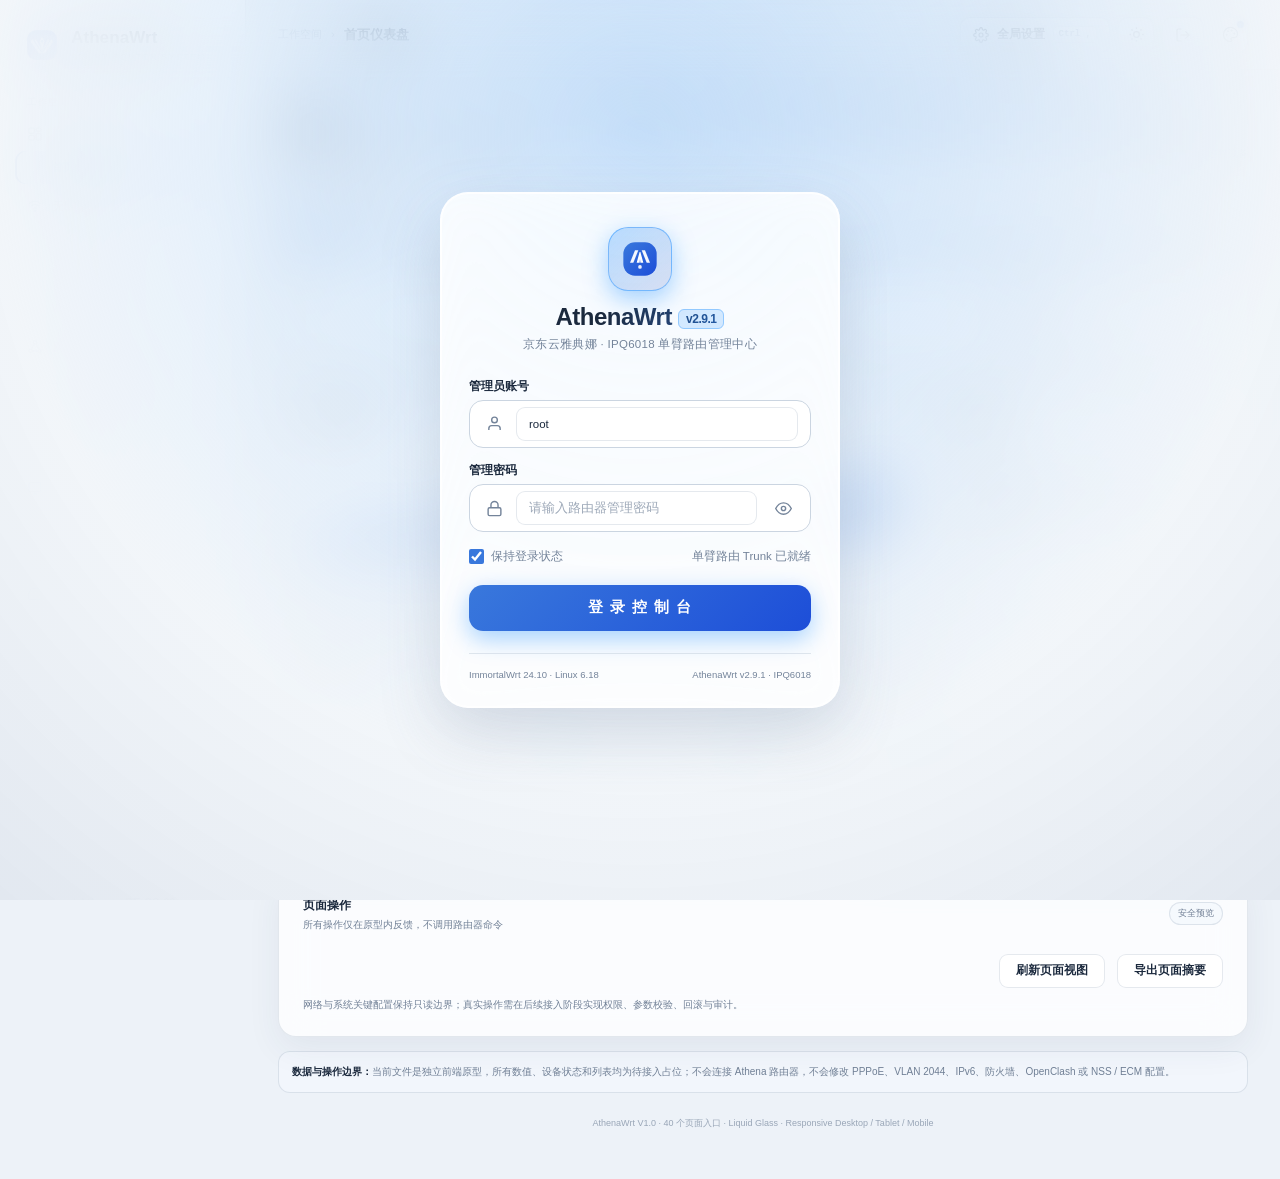
==== commit 748a8f2c: "fix: remove fabricated client and traffic metrics from live router views" ====
--- a/luci-app-athena-src/frontend/luci-app-athena/htdocs/luci-static/resources/view/athena/index.html
+++ b/luci-app-athena-src/frontend/luci-app-athena/htdocs/luci-static/resources/view/athena/index.html
@@ -4036,7 +4036,7 @@
     this.state.device.name=sys.hostname||'Athena';this.state.device.model=sys.model||'JDCloud RE-CS-02';this.state.device.firmware=sys.firmware||'ImmortalWRT';this.state.device.kernel=sys.kernel||'—';this.state.device.uptime=this.formatUptime(sys.uptime||0);
     this.state.resources.cpu=Number(cpu.total)||0;this.state.resources.temp=Number(cpu.temp)||0;this.state.resources.mem=Number(mem.used_mb)||0;this.state.resources.freq=0;this.state.device.ramTotal=Number(mem.total_mb)||0;this.state.resources.load=(sys.load||[0,0,0]).map(Number);
     this.state.traffic.down=Number(net.rx_rate_mbps)||0;this.state.traffic.up=Number(net.tx_rate_mbps)||0;
-    this.state.clients=(d.clients||[]).map(c=>({name:c.hostname||c.ip,ip:c.ip||'',mac:c.mac||'',type:'未知设备',link:c.band||'有线',rssi:null,down:0,up:0,status:c.online?'在线':'离线',vendor:c.vendor||'未知'}));
+    this.state.clients=(d.clients||[]).map(c=>({name:c.hostname||c.ip,ip:c.ip||'',mac:c.mac||'',type:'未知设备',link:c.band||'有线',rssi:null,down:null,up:null,uptime_s:Number(c.uptime_s)||0,status:c.online?'在线':'离线',vendor:c.vendor||'未知'}));
     try{
       const p=await this.execScript('athena-parent.sh',['list']);
       this.state.parentalRules=(p.rules||[]).map(rule=>{
@@ -4060,7 +4060,7 @@
     if(disk)this.state.storage={device:disk.name||'—',filesystem:disk.fs||'—',mount:disk.mount||'未挂载',total:(Number(disk.size_mb)||0)/1024,used:(Number(disk.used_mb)||0)/1024,free:Math.max(0,(Number(disk.size_mb)||0)/1024-(Number(disk.used_mb)||0)/1024),percent:Number(disk.size_mb)?Math.round((Number(disk.used_mb)||0)/Number(disk.size_mb)*100):0};
     else this.state.storage={device:'未检测到存储',filesystem:'—',mount:'—',total:0,used:0,free:0,percent:0};
     if(typeof history!=='undefined'){history.push({t:Date.now(),down:this.state.traffic.down,up:this.state.traffic.up});if(history.length>60)history.shift();}
-    try{const w=await this.execScript('athena-wireless.sh',['get']);this.state.wifi=(w.bands||[]).map(b=>({band:({b24:'2.4GHz',b52:'5.2GHz',b58:'5.8GHz'})[b.id]||b.id,ssid:b.ssid||'—',channel:b.ch||'auto',width:b.bw||'—',clients:0,noise:null,tx:0,security:b.enc||'未知',password:'',on:!!b.on,disabled:!b.on}));}catch(e){this.state.wifi=[];}
+    try{const w=await this.execScript('athena-wireless.sh',['get']);this.state.wifi=(w.bands||[]).map(b=>({band:({b24:'2.4GHz',b52:'5.2GHz',b58:'5.8GHz'})[b.id]||b.id,ssid:b.ssid||'—',channel:b.ch||'auto',width:b.bw||'—',clients:null,noise:null,tx:null,security:b.enc||'未知',password:'',on:!!b.on,disabled:!b.on}));}catch(e){this.state.wifi=[];}
     try{this.state.accel=await this.execScript('athena-accel.sh',[]);}catch(e){}
     try{const m=await this.execScript('athena-matrix.sh',['get']);if(typeof matrixState!=='undefined'){matrixState.power=!!m.enabled;matrixState.bright=Number(m.light_level)||0;matrixState.nightModeEnabled=!!m.night;matrixState.nightStart=m.night_start||'22:00';matrixState.nightEnd=m.night_end||'07:00';matrixState.nightDimLevel=Number(m.night_level)||1;}}catch(e){}
     try{this.state.nas=await this.execScript('athena-nas.sh',['status']);}catch(e){}
@@ -4830,7 +4830,7 @@
     ${kpi('CPU 使用率', fmt(r.cpu,1), '%', `频率 ${r.freq} MHz`, '▥', "promptFeatureUnavailable('CPU 详细监控')")}
     ${kpi('内存使用', Math.round(r.mem), 'MB', `总计 ${state.device.ramTotal} MB`, '▤', "promptFeatureUnavailable('内存详细统计')")}
     ${kpi('SoC 温度', fmt(r.temp,1), '°C', '温度正常 · 实时监测', '♨', "promptFeatureUnavailable('SoC 温度监控')")}
-    ${kpi('在线终端', c.filter(x=>x.status==='在线').length, '台', `${(state.wifi||[]).reduce((n,b)=>n+(Number(b.clients)||0),0)} 台无线`, '▦', "renderPage('终端列表')")}
+    ${kpi('在线终端', c.filter(x=>x.status==='在线').length, '台', `${${state.clients.filter(c=>c.status==='在线'&&c.link!=='有线').length} 台无线 · ${state.clients.filter(c=>c.status==='在线'&&c.link==='有线').length} 台有线`, '▦', "renderPage('终端列表')")}
   </div>
 
   <!-- Row 1: 终端流量排行 (全宽展示) -->
@@ -4903,7 +4903,7 @@
           <small>信道 ${w.channel} / ${w.width} / ${w.security}</small>
         </div>
         <div class="sim-wifi-meta">
-          <b>${w.clients} 台</b>
+          <b>${w.clients==null?'未采集':w.clients+' 台'}</b>
           <small style="color:var(--sim-accent);font-weight:600;">配置频段 ›</small>
         </div>
       </div>
@@ -4991,8 +4991,8 @@
         <td data-label="IP 地址"><code>${c.ip}</code></td>
         <td data-label="接入方式">${c.link}</td>
         <td data-label="信号">${c.status === '已拉黑' ? '<span style="color:var(--red);font-weight:600;">已阻断</span>' : c.status === '离线' ? '<span style="color:var(--sim-muted);">离线</span>' : c.rssi === null ? '有线直连' : c.rssi + ' dBm'}</td>
-        <td data-label="下载">${c.status === '在线' ? `<b style="color:var(--sim-accent);">${fmtRate(c.down)}</b>` : '—'}</td>
-        <td data-label="上传">${c.status === '在线' ? `<b style="color:var(--sim-green);">${fmtRate(c.up)}</b>` : '—'}</td>
+        <td data-label="下载">${c.status === '在线' ? `<b style="color:var(--sim-accent);">${c.down==null?'未采集':fmtRate(c.down)}</b>` : '—'}</td>
+        <td data-label="上传">${c.status === '在线' ? `<b style="color:var(--sim-green);">${c.up==null?'未采集':fmtRate(c.up)}</b>` : '—'}</td>
         <td data-label="状态">${badge(c.status, c.status === '在线' ? 'good' : c.status === '已拉黑' ? 'danger' : 'muted')}</td>
         <td data-label="操作">
           <div style="display:flex;gap:6px;justify-content:flex-end;">
@@ -5307,7 +5307,7 @@
       </div>
       <div style="padding:6px 8px;border:1px solid var(--sim-border);border-radius:8px;background:var(--sim-card);text-align:center;">
         <span style="font-size:8.5px;color:var(--sim-muted);display:block;">在线会话</span>
-        <b style="font-size:12px;color:var(--sim-text);display:block;margin-top:2px;">06:42:18</b>
+        <b style="font-size:12px;color:var(--sim-text);display:block;margin-top:2px;">${c.uptime_s?window.UbusProvider?.formatUptime(c.uptime_s)||'未采集':'未采集'}</b>
       </div>
     </div>
 
@@ -5377,7 +5377,7 @@
     <button class="sim-btn primary" onclick="openClientLimitModal('${c.ip}')">配置限速</button>
     <button class="sim-btn danger" onclick="kickClientDevice('${c.ip}')">阻断终端</button>
   </div>`;
-  return `${topNav}<div class="sim-detail-head">${miniDevice(c.type,c.name,c.vendor+' · '+c.mac,c.status)}<select id="clientPicker">${clients.map(x=>`<option value="${x.ip}" ${x.ip===c.ip?'selected':''}>${esc(x.name)}</option>`).join('')}</select></div><div class="sim-kpi-grid">${kpi('下载速率',fmtRate(c.down),'','实时模拟')}${kpi('上传速率',fmtRate(c.up),'','实时模拟')}${kpi('连接信号',c.rssi===null?'有线':c.rssi,'dBm','接入质量')}${kpi('在线时长','06:42:18','','本次会话')}</div><div class="sim-content-grid two">${panel('设备身份与快捷操作',row('设备名称',c.name)+row('IP 地址',c.ip)+row('MAC 地址',c.mac)+row('厂商识别',c.vendor)+row('设备类型',c.type)+actionRow)}${panel('连接信息',row('接入接口',c.link)+row('信号强度',c.rssi===null?'有线':c.rssi+' dBm')+row('连接状态',badge(c.status,'good'))+row('网关地址',state.lan.address))}</div>${panel('流量趋势监控','当前会话实时下行流量采样',chartSvg(history.map(x=>x.down)))}`;
+  return `${topNav}<div class="sim-detail-head">${miniDevice(c.type,c.name,c.vendor+' · '+c.mac,c.status)}<select id="clientPicker">${clients.map(x=>`<option value="${x.ip}" ${x.ip===c.ip?'selected':''}>${esc(x.name)}</option>`).join('')}</select></div><div class="sim-kpi-grid">${kpi('下载速率',c.down==null?'未采集':fmtRate(c.down),'','暂无终端独立流量采样')}${kpi('上传速率',c.up==null?'未采集':fmtRate(c.up),'','暂无终端独立流量采样')}${kpi('连接信号',c.link==='有线'?'有线直连':'未采集','',c.link||'接入类型未采集')}${kpi('在线时长',c.uptime_s?window.UbusProvider?.formatUptime(c.uptime_s)||'未采集':'未采集','','设备状态采样')}</div><div class="sim-content-grid two">${panel('设备身份与快捷操作',row('设备名称',c.name)+row('IP 地址',c.ip)+row('MAC 地址',c.mac)+row('厂商识别',c.vendor)+row('设备类型',c.type)+actionRow)}${panel('连接信息',row('接入接口',c.link)+row('信号强度',c.rssi===null?'有线':c.rssi+' dBm')+row('连接状态',badge(c.status,'good'))+row('网关地址',state.lan.address))}</div>${panel('流量趋势监控','当前会话实时下行流量采样',chartSvg(history.map(x=>x.down)))}`;
 }
 if(kind==='access')return `${panel('访问控制策略','模拟 ACL 规则',table(['设备','MAC 地址','策略','状态'],[[clients[0]?.name||'暂无设备',clients[0]?.mac||'—','—',badge('未采集','warn')],[clients[7]?.name||'暂无设备',clients[7]?.mac||'—','—',badge('未采集','warn')],['访客设备','动态 MAC','默认限制',badge('待配置','warn')]]))}${configEditor('访问控制',[['MAC 地址','text',''],['控制策略','select','允许'],['生效时间','select','始终'],['备注','text','']])}`;
 if(kind==='deviceLabels')return `${panel('设备识别与备注','模拟设备档案',table(['设备','厂商','设备类型','自定义备注'],clients.slice(0,8).map(c=>[c.name,c.vendor,c.type,c.name.includes('NAS')?'家庭存储':c.type==='IoT'?'智能家居':'个人设备']),{action:'编辑备注'}))}${configEditor('设备识别与备注',[['设备名称','text',''],['设备类型','select','手机'],['自定义备注','text','']])}`;
@@ -5448,7 +5448,7 @@
 return panel('系统信息','模拟系统状态',row('主机名',state.device.name)+row('固件版本',state.device.firmware)+row('设备型号',state.device.model));}
 function renderOther(kind,page){if(kind==='resources')return `<div class="sim-kpi-grid">${kpi('CPU 使用率',fmt(state.resources.cpu,1),'%','四核平均值')}${kpi('内存使用',state.resources.mem,'MB',`/ ${state.device.ramTotal} MB`)}${kpi('SoC 温度',fmt(state.resources.temp,1),'°C','温度传感器')}${kpi('系统负载',state.resources.load[0].toFixed(2),'','1 分钟')}</div><div class="sim-content-grid two">${panel('CPU 使用率趋势','最近 32 个采样点',chartSvg(history.map(x=>x.down/8)))}${panel('内存分布',progress('已用',state.resources.mem/state.device.ramTotal*100)+progress('缓存与缓冲',19)+progress('可用',100-state.resources.mem/state.device.ramTotal*100))}</div>${panel('处理器信息',row('平台',state.device.platform)+row('架构',state.device.architecture)+row('核心数量','4')+row('当前频率',state.resources.freq+' MHz'))}`;
 if(kind==='topology')return panel('物理网络拓扑','模拟设备与链路关系',topology())+panel('接入终端','模拟接入设备',clientsTable(state.clients.slice(0,8)));
-if(kind==='traffic')return `<div class="sim-kpi-grid">${kpi('累计下载',fmtBytes(state.traffic.downTotal),'','WAN 接口')}${kpi('累计上传',fmtBytes(state.traffic.upTotal),'','WAN 接口')}${kpi('当前下载',fmtRate(state.traffic.down),'','实时模拟')}${kpi('当前上传',fmtRate(state.traffic.up),'','实时模拟')}</div><div class="sim-content-grid two">${panel('下载趋势','Mbps · 模拟采样',chartSvg(history.map(x=>x.down)))}${panel('上传趋势','Mbps · 模拟采样',chartSvg(history.map(x=>x.up),'var(--green)'))}</div>${panel('终端流量排行','当前下行速率',table(['设备','IP 地址','下载','上传','总流量'],[...state.clients].sort((a,b)=>b.down-a.down).map(c=>[c.name,c.ip,fmtRate(c.down),fmtRate(c.up),fmtBytes((c.down+c.up)*.18)])))}`;
+if(kind==='traffic')return `<div class="sim-kpi-grid">${kpi('累计下载','未采集','','WAN 累计计数器未接入')}${kpi('累计上传','未采集','','WAN 累计计数器未接入')}${kpi('当前下载',fmtRate(state.traffic.down),'','WAN 实时采样')}${kpi('当前上传',fmtRate(state.traffic.up),'','WAN 实时采样')}</div><div class="sim-content-grid two">${panel('下载趋势','Mbps · WAN 实时采样',chartSvg(history.map(x=>x.down)))}${panel('上传趋势','Mbps · WAN 实时采样',chartSvg(history.map(x=>x.up),'var(--green)'))}</div>${panel('终端流量排行','当前下行速率',table(['设备','IP 地址','下载','上传','总流量'],[...state.clients].sort((a,b)=>b.down-a.down).map(c=>[c.name,c.ip,fmtRate(c.down),fmtRate(c.up),fmtBytes((c.down+c.up)*.18)])))}`;
 return `<div class="sim-notice">${esc(page)} 模拟页面</div>${panel(page,'模拟状态',row('当前状态',badge('运行中','good'))+row('数据源','MockProvider')+row('最后更新',stamp()))}`}
 function configEditor(title,fields){return panel('参数设置 · '+title,'表单数据为本地模拟草稿，点击保存仅保存在浏览器',`<form class="sim-config-form" data-config-form="${esc(title)}">${fields.map((f,i)=>`<label><span>${f[0]}</span>${f[1]==='select'?`<select name="f${i}">${(f[0]==='频宽'?['20 MHz','40 MHz','80 MHz','160 MHz','自动']:f[0]==='加密方式'?['WPA2-PSK','WPA2/WPA3','WPA3-SAE']:f[0]==='控制策略'?['允许','拒绝','按时间计划']:f[0]==='设备类型'?['手机','电脑','平板','电视','IoT','其他']:f[0]==='启用状态'?['启用','停用']:['自动','启用','关闭','手动']).map(x=>`<option ${x===f[2]?'selected':''}>${x}</option>`).join('')}</select>`:`<input name="f${i}" type="${f[1]}" value="${esc(f[2]||'')}" placeholder="请输入${f[0]}">`}</label>`).join('')}<div class="sim-form-actions"><button type="submit" class="sim-btn primary">保存模拟配置</button><button type="reset" class="sim-btn">重置</button></div></form><div class="sim-form-note">模拟配置保存至当前浏览器，不会写入路由器。后续接入时将替换提交适配器。</div>`)}
 function logRows(){return state.logs.map(l=>`<div class="sim-log ${l.level.toLowerCase()}"><time>${l.time}</time><b>${l.level}</b><span>${esc(l.source)}</span><p>${esc(l.message)}</p></div>`).join('')}
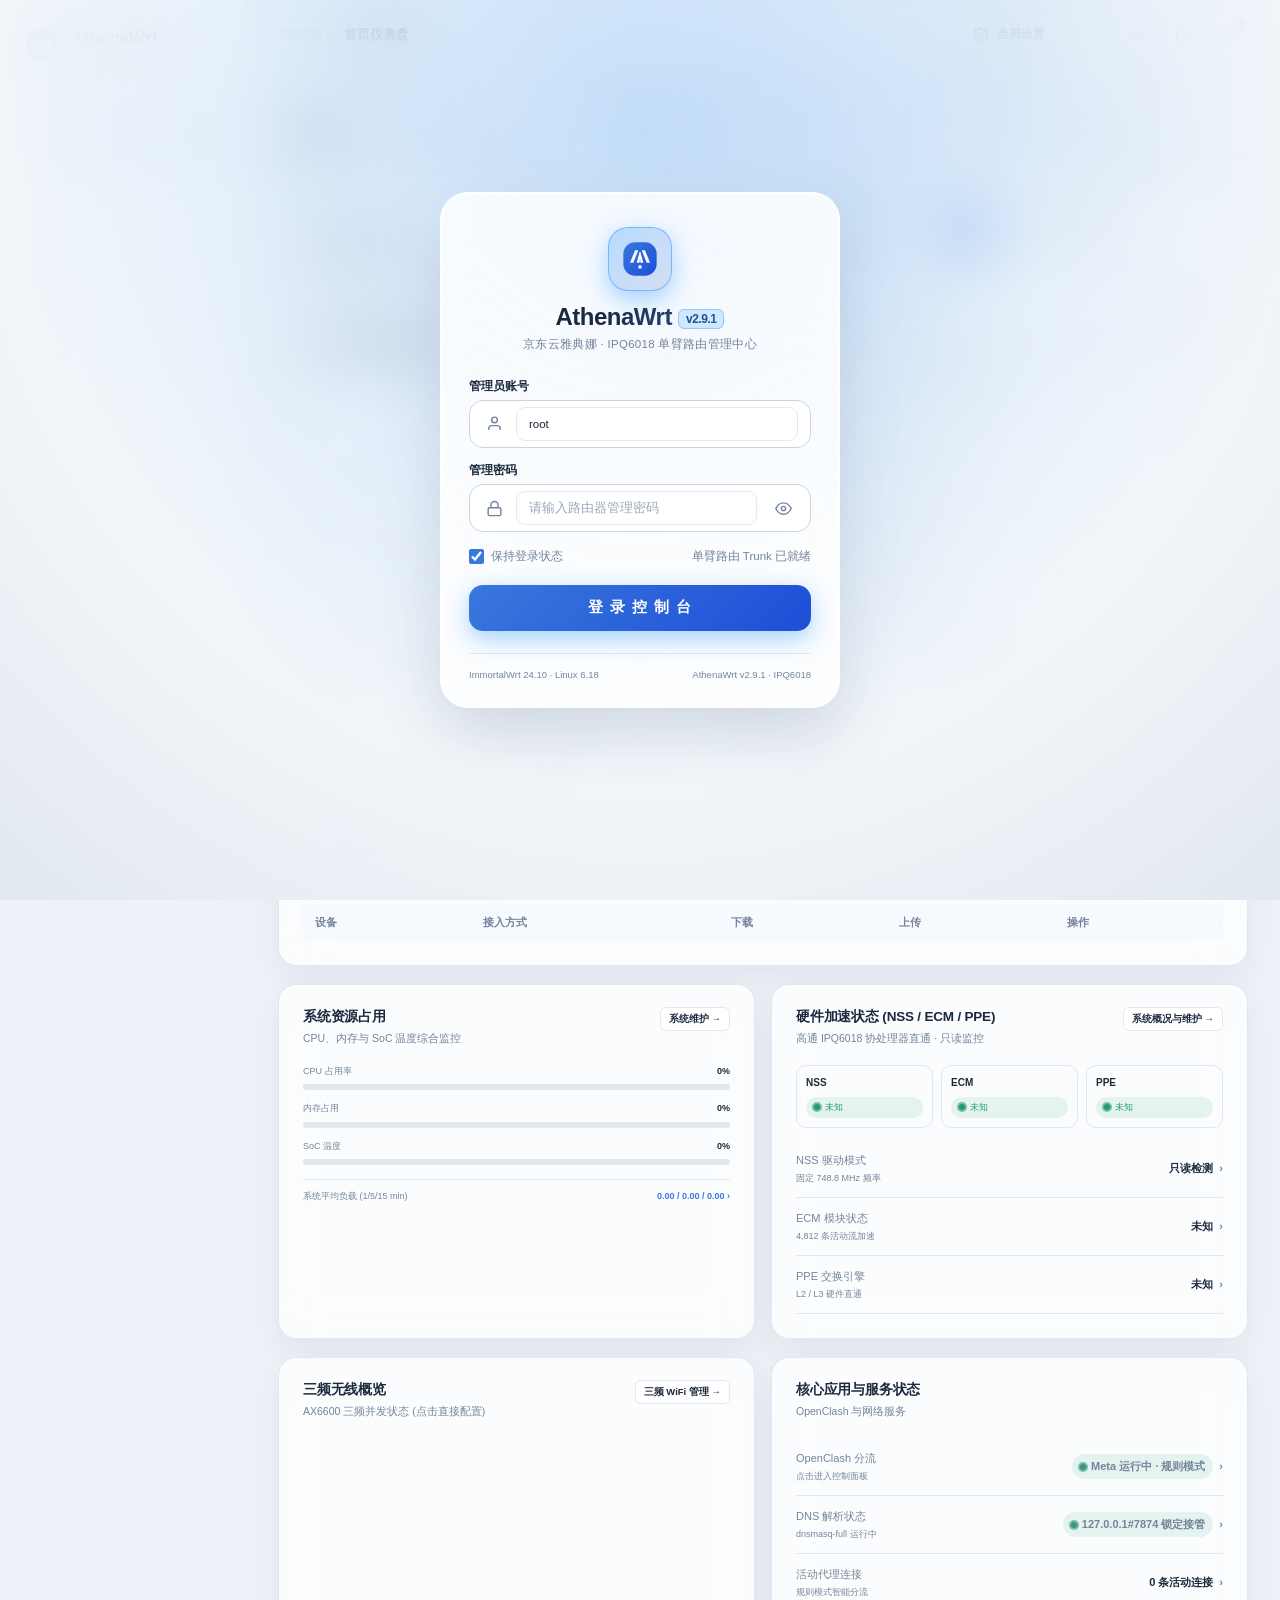
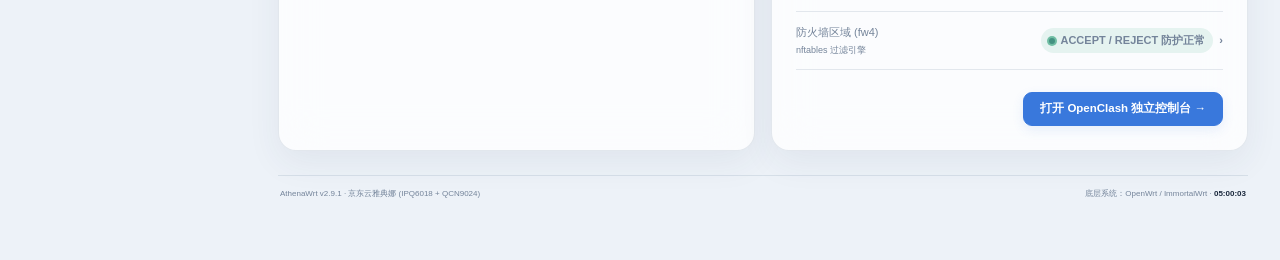
==== commit 74397c30: "fix: correct dashboard template after live client count update" ====
--- a/luci-app-athena-src/frontend/luci-app-athena/htdocs/luci-static/resources/view/athena/index.html
+++ b/luci-app-athena-src/frontend/luci-app-athena/htdocs/luci-static/resources/view/athena/index.html
@@ -4830,7 +4830,7 @@
     ${kpi('CPU 使用率', fmt(r.cpu,1), '%', `频率 ${r.freq} MHz`, '▥', "promptFeatureUnavailable('CPU 详细监控')")}
     ${kpi('内存使用', Math.round(r.mem), 'MB', `总计 ${state.device.ramTotal} MB`, '▤', "promptFeatureUnavailable('内存详细统计')")}
     ${kpi('SoC 温度', fmt(r.temp,1), '°C', '温度正常 · 实时监测', '♨', "promptFeatureUnavailable('SoC 温度监控')")}
-    ${kpi('在线终端', c.filter(x=>x.status==='在线').length, '台', `${${state.clients.filter(c=>c.status==='在线'&&c.link!=='有线').length} 台无线 · ${state.clients.filter(c=>c.status==='在线'&&c.link==='有线').length} 台有线`, '▦', "renderPage('终端列表')")}
+    ${kpi('在线终端', c.filter(x=>x.status==='在线').length, '台', `${state.clients.filter(c=>c.status==='在线'&&c.link!=='有线').length} 台无线 · ${state.clients.filter(c=>c.status==='在线'&&c.link==='有线').length} 台有线`, '▦', "renderPage('终端列表')")}
   </div>
 
   <!-- Row 1: 终端流量排行 (全宽展示) -->
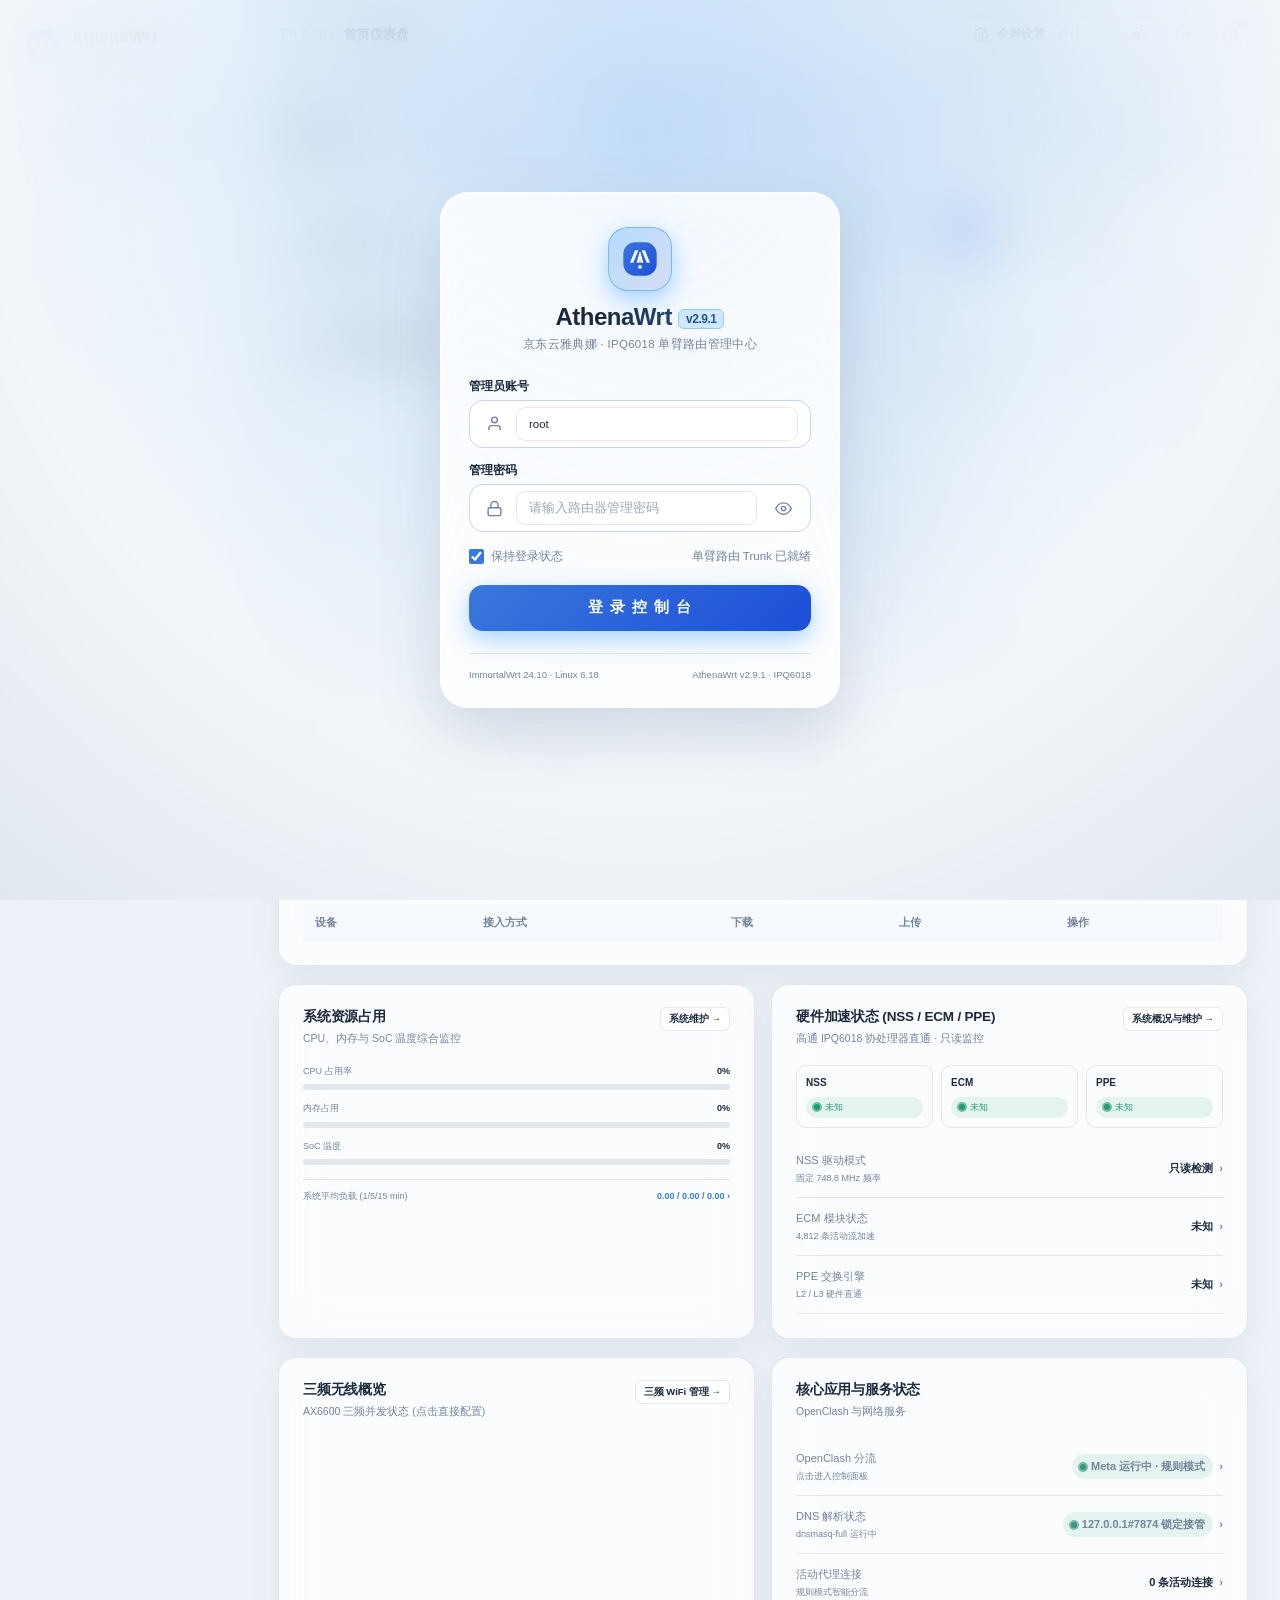
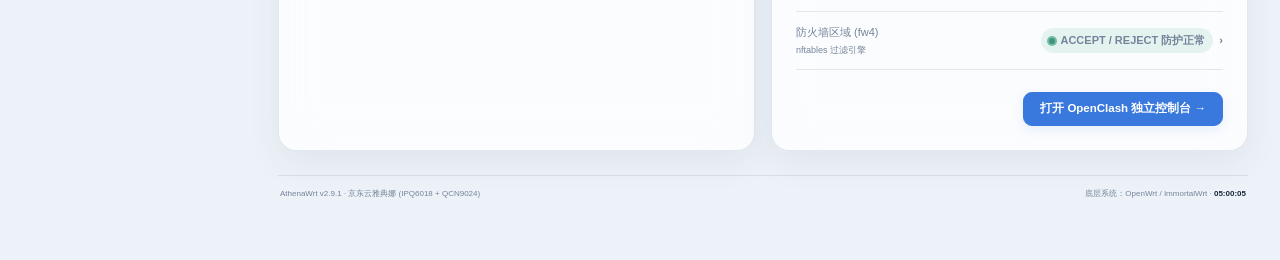
==== commit 60427444: "fix: show actual wireless radio state and disable unsupported transmit power control" ====
--- a/luci-app-athena-src/frontend/luci-app-athena/htdocs/luci-static/resources/view/athena/index.html
+++ b/luci-app-athena-src/frontend/luci-app-athena/htdocs/luci-static/resources/view/athena/index.html
@@ -4060,7 +4060,7 @@
     if(disk)this.state.storage={device:disk.name||'—',filesystem:disk.fs||'—',mount:disk.mount||'未挂载',total:(Number(disk.size_mb)||0)/1024,used:(Number(disk.used_mb)||0)/1024,free:Math.max(0,(Number(disk.size_mb)||0)/1024-(Number(disk.used_mb)||0)/1024),percent:Number(disk.size_mb)?Math.round((Number(disk.used_mb)||0)/Number(disk.size_mb)*100):0};
     else this.state.storage={device:'未检测到存储',filesystem:'—',mount:'—',total:0,used:0,free:0,percent:0};
     if(typeof history!=='undefined'){history.push({t:Date.now(),down:this.state.traffic.down,up:this.state.traffic.up});if(history.length>60)history.shift();}
-    try{const w=await this.execScript('athena-wireless.sh',['get']);this.state.wifi=(w.bands||[]).map(b=>({band:({b24:'2.4GHz',b52:'5.2GHz',b58:'5.8GHz'})[b.id]||b.id,ssid:b.ssid||'—',channel:b.ch||'auto',width:b.bw||'—',clients:null,noise:null,tx:null,security:b.enc||'未知',password:'',on:!!b.on,disabled:!b.on}));}catch(e){this.state.wifi=[];}
+    try{const w=await this.execScript('athena-wireless.sh',['get']);this.state.wifi=(w.bands||[]).map(b=>({band:({b24:'2.4GHz',b52:'5.2GHz',b58:'5.8GHz'})[b.id]||b.id,ssid:b.ssid||'—',channel:b.ch||'auto',width:b.bw||'—',clients:null,noise:null,tx:null,hidden:!!b.hidden,security:b.enc||'未知',password:'',on:!!b.on,disabled:!b.on}));}catch(e){this.state.wifi=[];}
     try{this.state.accel=await this.execScript('athena-accel.sh',[]);}catch(e){}
     try{const m=await this.execScript('athena-matrix.sh',['get']);if(typeof matrixState!=='undefined'){matrixState.power=!!m.enabled;matrixState.bright=Number(m.light_level)||0;matrixState.nightModeEnabled=!!m.night;matrixState.nightStart=m.night_start||'22:00';matrixState.nightEnd=m.night_end||'07:00';matrixState.nightDimLevel=Number(m.night_level)||1;}}catch(e){}
     try{this.state.nas=await this.execScript('athena-nas.sh',['status']);}catch(e){}
@@ -7302,15 +7302,16 @@
 };
 
 window.editBandConfig = function(band) {
-  const item = state.wifi.find(w => w.band === band) || state.wifi[0];
+  const item = state.wifi.find(w => w.band === band);
+  if(!item){toast('路由器未返回该频段的配置，已取消编辑');return;}
   const is2G = band.includes('2.4');
   const is52G = band.includes('5.2');
   const is58G = band.includes('5.8');
 
-  const chipName = is52G ? 'Qualcomm QCN9024 (满血独立天线 160M)' :
+  const chipName = is52G ? 'Qualcomm QCN9074 (独立 5.2G 射频)' :
                    is2G ? 'Qualcomm IPQ6018 (2.4G 射频)' :
                    'Qualcomm IPQ6018 (5.8G 影视频段)';
-  const ifaceName = is52G ? 'ath1' : is2G ? 'ath0' : 'ath2';
+  const ifaceName = is52G ? 'radio2' : is2G ? 'radio1' : 'radio0';
 
   // Channels per band
   const channels = is2G ? [
@@ -7349,11 +7350,11 @@
         <div style="font-size:12.5px;font-weight:750;color:var(--sim-text);">${esc(band)} 无线射频</div>
         <div style="font-size:10px;color:var(--sim-muted);margin-top:3px;line-height:1.5;word-break:break-word;overflow-wrap:anywhere;">
           芯片：${chipName}<br>
-          接口：<code>${ifaceName}</code> · BSSID：<code>${item.bssid || '00:E0:4C:68:02:11'}</code>
+          无线配置段：<code>${ifaceName}</code> · BSSID：由驱动动态分配
         </div>
       </div>
       <label style="display:flex;align-items:center;gap:6px;font-size:11px;font-weight:600;cursor:pointer;flex-shrink:0;">
-        <input type="checkbox" checked id="wf-enable"> 开启射频
+        <input type="checkbox" \${item.on ? 'checked' : ''} id="wf-enable"> 开启射频
       </label>
     </div>
 
@@ -7413,7 +7414,7 @@
         </div>
         <div>
           <label style="display:block;font-size:10px;color:var(--sim-muted);margin-bottom:4px;">发射功率 (Transmit Power)</label>
-          <select class="sim-field" id="wf-power" style="width:100%;" onchange="this.title=this.options[this.selectedIndex].text">
+          <select class="sim-field" id="wf-power" style="width:100%;" disabled title="本版本不修改发射功率">
             <option value="23" title="100% (23 dBm · 200 mW 满功率穿墙)" ${item.power === 23 ? 'selected' : ''}>100% (23 dBm · 满功率穿墙)</option>
             <option value="20" title="75% (20 dBm · 均衡覆盖)" ${item.power === 20 ? 'selected' : ''}>75% (20 dBm · 均衡覆盖)</option>
             <option value="17" title="50% (17 dBm · 绿色低辐射)" ${item.power === 17 ? 'selected' : ''}>50% (17 dBm · 绿色低辐射)</option>
@@ -7421,6 +7422,7 @@
           </select>
         </div>
       </div>
+      <div class="sim-hint">发射功率保持路由器当前值；本版本不下发未经射频能力校验的功率设置。</div>
     </div>
 
     <!-- 底部操作按钮 -->
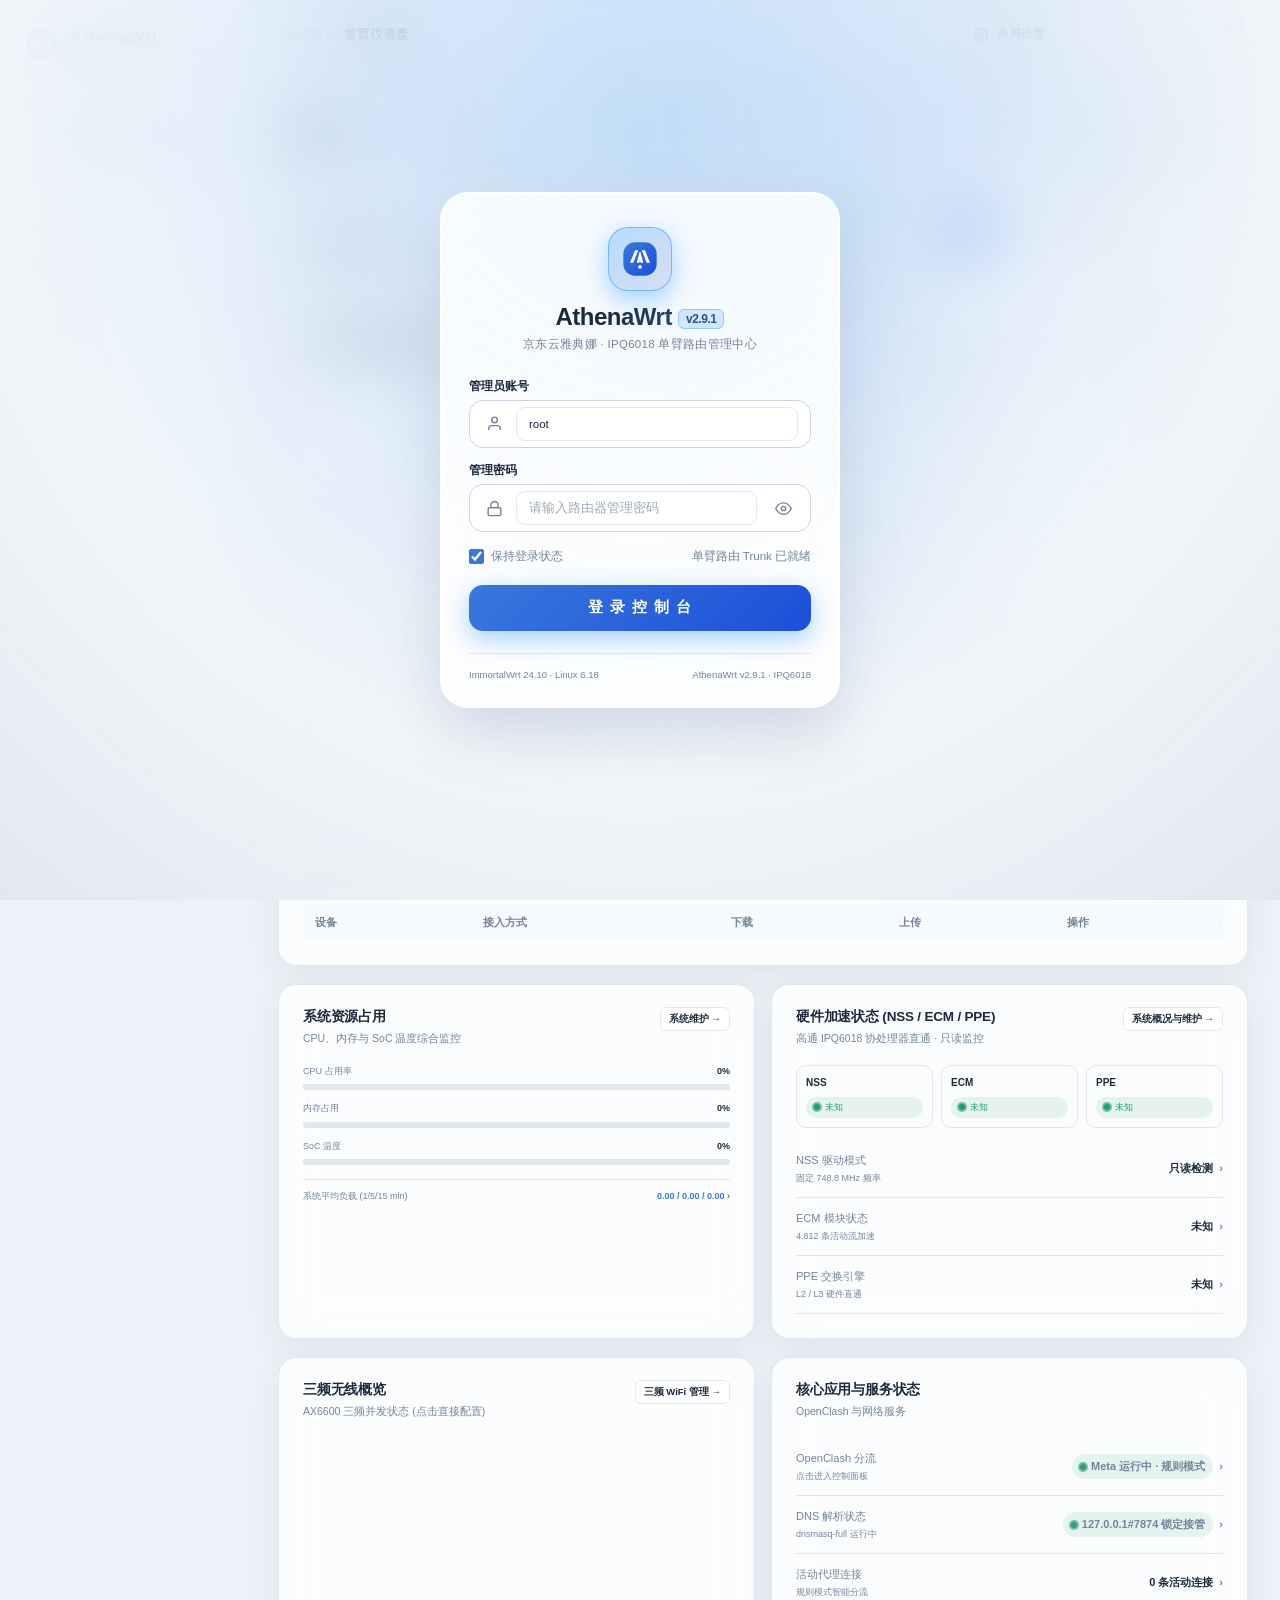
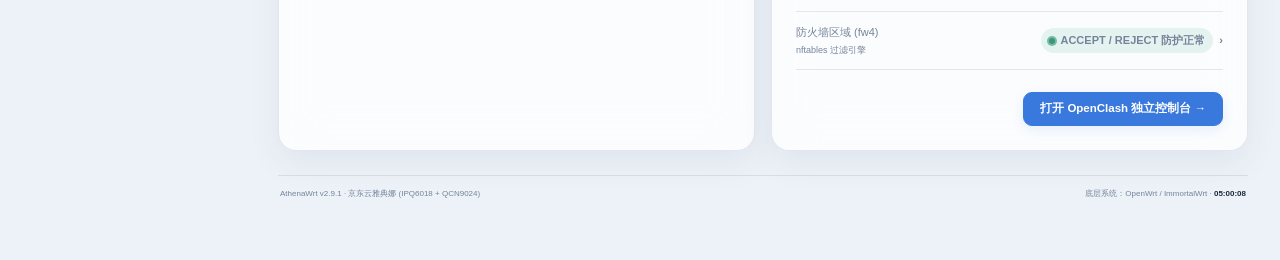
==== commit 50a6f2d1: "feat: replace simulated storage dashboard with real block device inventory and safe USB controls" ====
--- a/luci-app-athena-src/frontend/luci-app-athena/htdocs/luci-static/resources/view/athena/index.html
+++ b/luci-app-athena-src/frontend/luci-app-athena/htdocs/luci-static/resources/view/athena/index.html
@@ -6312,41 +6312,30 @@
 }
 
 function renderStorageDisk() {
-  const emmcHtml = `
-  <p style="font-size:11px;color:var(--sim-muted);margin-bottom:10px;">系统关键固件、ART 射频校准与内核分区强制只读，前台屏蔽格式化入口以防设备变砖。</p>
-  ${row('0:ART (射频校准)', '512 KB · raw · 🔒 核心只读保护')}
-  ${row('rootfs 固件', '2.0 GB · squashfs · /rom (系统只读)')}
-  ${row('rootfs_data', '1.8 GB · ext4 · /overlay (插件与配置)')}
-  ${row('用户存储分区', '109.2 GB · ext4 · /mnt/mmcblk0p27 (已就绪)')}`;
-
-  const hasUsb = (state.storage && state.storage.usbMounted) || false;
-  const usbHtml = hasUsb ? `
-  ${row('磁盘设备', '<b>外接 USB 磁盘 (/dev/sda1)</b>')}
-  ${row('挂载路径', '<code>/mnt/usb</code>')}
-  ${row('空间使用', (state.storage.usbUsed || '0 GB') + ' · ext4')}
-  <div class="sim-action-row">
-    <button class="sim-btn" onclick="toast('USB 磁盘状态已刷新')">刷新状态</button>
-    <button class="sim-btn primary" onclick="toast('磁盘已安全卸载')">安全卸载</button>
-  </div>` : `
-  ${row('USB 3.0 接口状态', badge('未检测到外接存储设备', 'warning'))}
-  ${row('接口协议规格', 'USB 3.0 Type-A (支持 FAT32 / NTFS / ext4 / exFAT)')}
-  ${row('自动挂载路径', '<code>/mnt/usb</code> (即插即用)')}
-  <p style="font-size:11px;color:var(--sim-muted);margin-top:10px;line-height:1.5;">插入移动硬盘或 U 盘后，系统将自动识别并挂载至 /mnt/usb，可直接用于 NAS 文件共享或离线下载。</p>
-  <div class="sim-action-row">
-    <button class="sim-btn" onclick="toast('正在重新扫描 USB 3.0 总线...')">重新扫描外接设备</button>
-  </div>`;
-
-  return `
-  <div class="sim-kpi-grid">
-    ${kpi('内置 eMMC', '128 GB (mmcblk0)', '', '核心只读保护')}
-    ${kpi('用户存储空间', '109.2 GB', '', '/mnt/mmcblk0p27')}
-    ${kpi('Overlay 空间', '1.8 GB', '', '可用 85%')}
-    ${kpi('USB 3.0 外接设备', hasUsb ? '已挂载' : '未接入', '', hasUsb ? '/dev/sda1' : '支持即插即用')}
-  </div>
-  <div class="sim-content-grid two">
-    ${panel('内置 eMMC 分区表 (/dev/mmcblk0 · 只读安全保护)', '系统关键分区保护', emmcHtml)}
-    ${panel('USB 3.0 外接移动硬盘 / SSD 管理', hasUsb ? '已挂载到 /mnt/usb' : '等待设备接入', usbHtml)}
-  </div>`;
+  const disks=Array.isArray(state.disks)?state.disks:[];
+  const emmc=disks.filter(d=>/^mmcblk/.test(d.name||''));
+  const usb=disks.filter(d=>/^sd[a-z]+$/.test(d.name||''));
+  const parts=usb.flatMap(d=>(d.parts||[]).map(p=>({...p,dev:'/dev/'+p.name,disk:d.name})));
+  const mounted=parts.filter(p=>p.mount==='/mnt/usb');
+  const emmcHtml=emmc.length?emmc.map(d=>row('/dev/'+d.name,(Number(d.size_mb)||0).toLocaleString()+' MB · 系统设备只读展示')+(d.parts||[]).map(p=>row('/dev/'+p.name,(Number(p.size_mb)||0).toLocaleString()+' MB · '+(p.mount||'未挂载')+' · '+(p.fs||'未知文件系统'))).join('')).join(''):'<div class="sim-notice">未读取到 MMC 设备信息</div>';
+  const usbHtml=usb.length?usb.map(d=>{
+    const rows=(d.parts||[]).map(p=>{
+      const dev='/dev/'+p.name,mt=p.mount||'',size=(Number(p.size_mb)||0).toLocaleString()+' MB';
+      const action=mt==='/mnt/usb'?'<button class="sim-btn" data-dev="'+esc(dev)+'" onclick="window.AthenaV1.unmountUsb(this.dataset.dev)">安全卸载</button>':(mt===''?'<button class="sim-btn primary" data-dev="'+esc(dev)+'" onclick="window.AthenaV1.mountUsb(this.dataset.dev)">挂载到 /mnt/usb</button>':'<span class="sim-muted">已挂载：'+esc(mt)+'</span>');
+      return '<div class="sim-row"><div><b>'+esc(dev)+'</b><small>'+size+' · '+esc(p.fs||'文件系统未知')+' · '+(mt?'已挂载':'未挂载')+'</small></div>'+action+'</div>';
+    }).join('');
+    return panel('/dev/'+esc(d.name), (Number(d.size_mb)||0).toLocaleString()+' MB · USB/SCSI 设备',rows||'<div class="sim-notice">未检测到分区</div>');
+  }).join(''):'<div class="sim-notice">未检测到 USB/SCSI 磁盘。格式化与挂载仅针对后端确认的真实 USB 分区。</div>';
+  const totalUsb=usb.reduce((n,d)=>n+(Number(d.size_mb)||0),0);
+  return '<div class="sim-kpi-grid">'+
+    kpi('MMC 设备',emmc.length+' 个','','只读识别')+
+    kpi('USB/SCSI 磁盘',usb.length+' 个','','由块设备扫描识别')+
+    kpi('USB 已挂载分区',mounted.length+' 个','','/mnt/usb')+
+    kpi('USB 容量',totalUsb?((totalUsb/1024).toFixed(1)+' GB'):'未检测到','','实际设备容量')+
+    '</div>'+
+    panel('内置 MMC / eMMC 设备（只读）','不提供内置存储格式化、分区或卸载入口',emmcHtml)+
+    panel('USB 3.0 外接存储','仅允许真实 USB 分区挂载到固定共享目录 /mnt/usb',usbHtml)+
+    '<div class="sim-action-row"><button class="sim-btn" onclick="window.AthenaV1.loadExtra().then(()=>renderPage(\'存储与磁盘管理\'))">刷新设备列表</button><button class="sim-btn danger" onclick="window.confirmUsbFormat()">格式化 USB 分区</button></div>';
 }
 
 function renderStorageNas() {
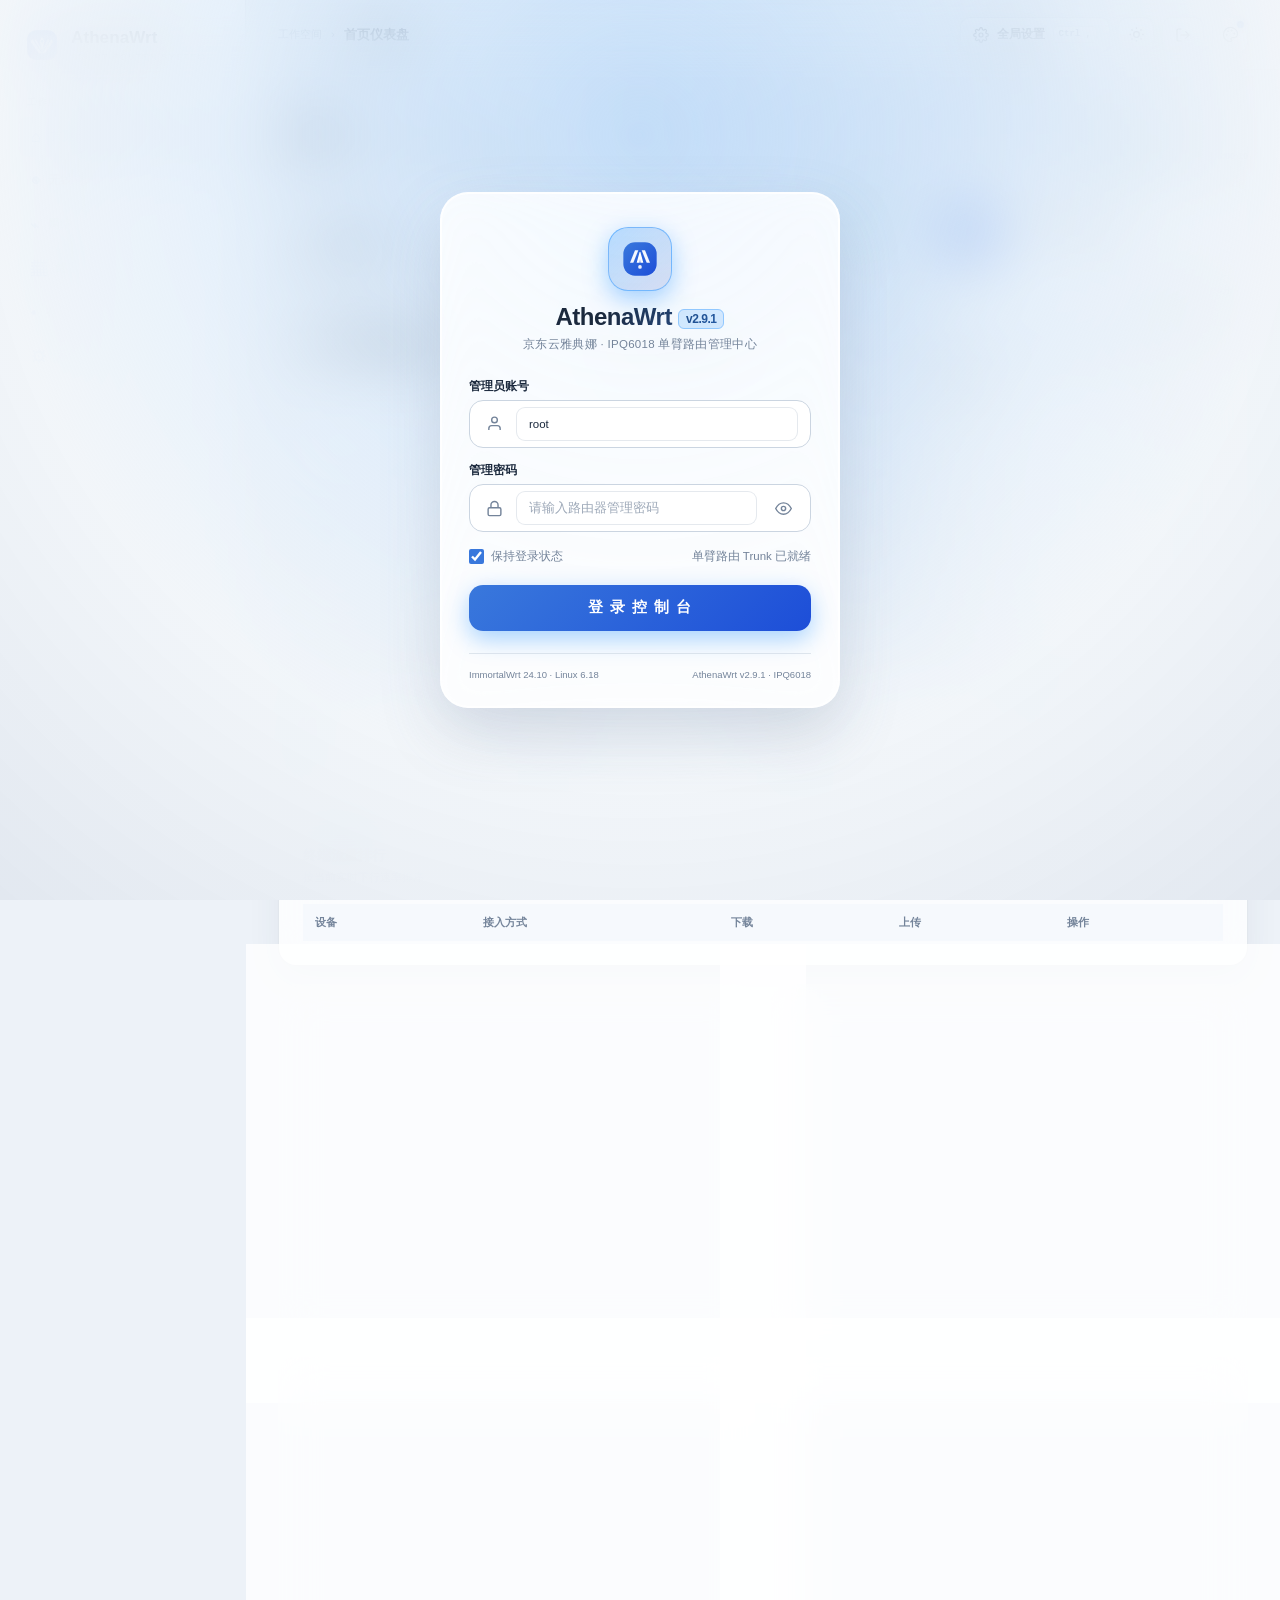
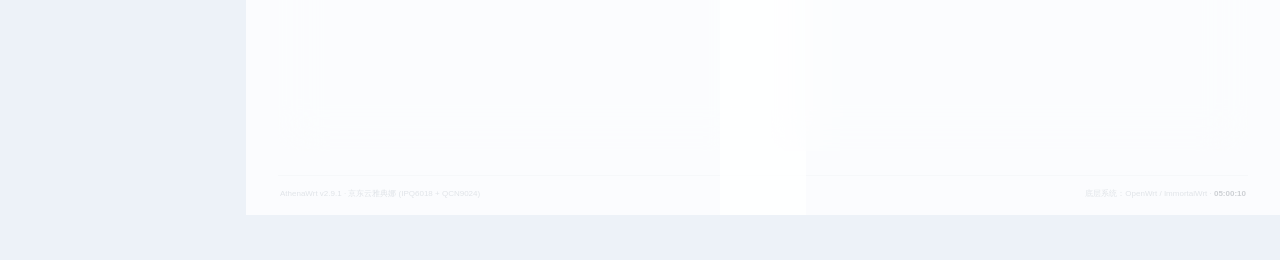
==== commit 256298dd: "feat: replace simulated NAS dashboard with real service and USB mount status" ====
--- a/luci-app-athena-src/frontend/luci-app-athena/htdocs/luci-static/resources/view/athena/index.html
+++ b/luci-app-athena-src/frontend/luci-app-athena/htdocs/luci-static/resources/view/athena/index.html
@@ -6148,84 +6148,37 @@
 };
 
 function renderStorageNas() {
-  if (!nasState.installed) {
-    const wizardHtml = `
-    <p style="font-size:11px;color:var(--sim-muted);margin-bottom:12px;">当前路由器尚未安装 NAS 共享服务。请选择以下任意一种方案执行一键安装，安装完成后将解锁共享目录与权限管理：</p>
-    <div class="sim-content-grid two">
-      <div style="border:2px solid var(--sim-accent);border-radius:12px;padding:14px;background:var(--soft);">
-        <div style="display:flex;justify-content:space-between;align-items:center;">
-          ${badge('推荐方案 · 内核高速', 'good')}
-          <small style="color:var(--sim-muted);font-size:10px;">占用 ~6 MB</small>
-        </div>
-        <h4 style="margin:8px 0 4px;font-size:12px;font-weight:700;">方案一：KSMBD 高速文件共享</h4>
-        <p style="font-size:10px;color:var(--sim-muted);line-height:1.5;">基于 Linux 6.12 内核态 SMB3 协议栈，CPU 软中断极低，在雅典娜 2.5G 网口下读写可达 260 MB/s。</p>
-        <button class="sim-btn primary" style="width:100%;margin-top:10px;" onclick="installNas('KSMBD')">⚡ 一键安装 KSMBD 方案</button>
-      </div>
-      <div style="border:1px solid var(--sim-border);border-radius:12px;padding:14px;background:var(--soft);">
-        <div style="display:flex;justify-content:space-between;align-items:center;">
-          ${badge('完整兼容', 'sim')}
-          <small style="color:var(--sim-muted);font-size:10px;">占用 ~28 MB</small>
-        </div>
-        <h4 style="margin:8px 0 4px;font-size:12px;font-weight:700;">方案二：Samba 4 完整版共享</h4>
-        <p style="font-size:10px;color:var(--sim-muted);line-height:1.5;">经典完整版 SMB 服务，支持老旧设备、老打印机与 macOS TimeMachine 高级扩展属性。</p>
-        <button class="sim-btn" style="width:100%;margin-top:10px;" onclick="installNas('Samba 4')">📦 一键安装 Samba 4 方案</button>
-      </div>
-    </div>
-    <div id="nasInstallProgBox" style="display:none;margin-top:12px;padding:10px;background:var(--soft);border-radius:8px;">
-      <div style="font-size:11px;font-weight:600;color:var(--sim-accent);">正在检查依赖并下载组件...</div>
-    </div>`;
-
-    return `
-    <div class="sim-kpi-grid">
-      ${kpi('NAS 服务状态', '未安装', '', '请选择方案一键安装')}
-      ${kpi('外接磁盘', '/dev/sda1 (512GB)', '', '已挂载到 /mnt/usb')}
-      ${kpi('内置存储空间', '109.2 GB', '', 'eMMC /mnt/mmcblk0p27')}
-      ${kpi('数据安全保护', '100% 隔离', '', '卸载不影响磁盘用户文件')}
-    </div>
-    ${panel('NAS 文件共享安装向导', '双方案一键部署 · 100% 保留 /mnt/usb 磁盘用户数据', wizardHtml)}`;
-  } else {
-    const managerHtml = `
-    ${row('共享目录 1', '<b>/mnt/usb/media</b> (影视库 · 读写权限)')}
-    ${row('共享目录 2', '<b>/mnt/usb/backup</b> (TimeMachine · 读写权限)')}
-    ${row('局域网访问控制', badge('仅允许 LAN 内网设备访问', 'good'))}
-    <div class="sim-form-inline" style="margin-top:12px;">
-      <input class="sim-field" placeholder="新建子文件夹 (如: Documents)" style="flex:1;">
-      <button class="sim-btn primary" onclick="toast('已添加共享文件夹')">+ 添加共享文件夹</button>
-    </div>
-    <div class="sim-action-row">
-      <button class="sim-btn" onclick="toast('${nasState.scheme} 服务已重启')">重启服务</button>
-      <button class="sim-btn danger" onclick="uninstallNas()">一键卸载当前方案 (保留数据)</button>
-    </div>`;
-
-    return `
-    <div class="sim-kpi-grid">
-      ${kpi('NAS 服务状态', nasState.scheme + ' 运行中', '', '服务正常')}
-      ${kpi('共享根目录', '/mnt/usb', '', '固定挂载点')}
-      ${kpi('活动共享', '2 个共享目录', '', '局域网只读/读写')}
-      ${kpi('数据安全', '卸载保留文件', '', '100% 保护')}
-    </div>
-    ${panel(nasState.scheme + ' 文件共享管理中心', '服务运行中 · 卸载服务组件 100% 保留磁盘中的用户文件', managerHtml)}`;
-  }
-}
-
-window.installNas = function(sch) {
-  const pBox = document.getElementById('nasInstallProgBox');
-  if (pBox) pBox.style.display = 'block';
-  setTimeout(() => {
-    nasState.installed = true;
-    nasState.running = true;
-    nasState.scheme = sch;
-    renderPage('NAS 文件共享');
-    toast('已成功安装并启动 ' + sch + ' 文件共享服务');
-  }, 650);
-};
-
-window.uninstallNas = function() {
-  nasState.installed = false;
-  nasState.running = false;
-  renderPage('NAS 文件共享');
-  toast('已卸载 ' + nasState.scheme + ' 组件，磁盘用户数据已 100% 保留');
-};
+  const ns=state.nas||{};
+  const installed=!!ns.installed,running=!!ns.running,unmanaged=!!ns.unmanaged;
+  const method=ns.method==='samba4'?'Samba 4':'KSMBD';
+  const share=ns.share||'/mnt/usb/AthenaShare';
+  const disks=Array.isArray(state.disks)?state.disks:[];
+  const usbPart=disks.flatMap(d=>(d.parts||[]).map(p=>({...p,dev:'/dev/'+p.name}))).find(p=>p.mount==='/mnt/usb');
+  const usbText=usbPart?usbPart.dev+' · '+(Number(usbPart.size_mb)||0).toLocaleString()+' MB':'未挂载到 /mnt/usb';
+  if(unmanaged){
+    return '<div class="sim-notice warning">检测到系统中存在非 Athena 管理的 SMB 服务。为避免接管或覆盖现有共享配置，AthenaWrt 不会自动修改它。</div>'+
+      panel('NAS 服务检测','未由 AthenaWrt 管理',row('USB 挂载',usbText)+row('处理方式','请在原服务管理界面维护'));
+  }
+  if(!installed){
+    const wizard='<div class="sim-notice">'+(usbPart?'检测到 USB 分区已挂载到 /mnt/usb，可以选择安装方案。':'请先将真实 USB 分区挂载到 /mnt/usb；未挂载时后端会拒绝安装。')+'</div>'+
+      '<div class="sim-content-grid two"><div class="sim-card"><b>KSMBD</b><p>内核态 SMB 服务。安装脚本会创建随机密码、固定共享目录，并将服务限制在 LAN 接口。</p><button class="sim-btn primary" '+(usbPart?'':'disabled')+' onclick="installNas(\'KSMBD\')">安装 KSMBD</button></div>'+
+      '<div class="sim-card"><b>Samba 4</b><p>用户态 SMB 服务。安装前会检查端口占用、已有服务和 APK 依赖事务。</p><button class="sim-btn" '+(usbPart?'':'disabled')+' onclick="installNas(\'Samba 4\')">安装 Samba 4</button></div></div>';
+    return '<div class="sim-kpi-grid">'+kpi('NAS 状态','未安装','','来自路由器状态接口')+kpi('USB 数据分区',usbText,'','必须挂载到 /mnt/usb')+kpi('共享目录',share,'','固定路径')+kpi('外部 SMB 服务',unmanaged?'检测到':'未检测到','','不会自动接管')+'</div>'+panel('NAS 文件共享安装向导','仅在真实 USB 分区挂载后允许安装',wizard);
+  }
+  const status=running?'运行中':'已安装 · 未运行';
+  const controls='<div class="sim-action-row">'+
+    (running?'<button class="sim-btn" onclick="window.AthenaV1.stopNas()">停止服务</button>':'<button class="sim-btn primary" onclick="window.AthenaV1.startNas()">启动服务</button>')+
+    '<button class="sim-btn" onclick="window.AthenaV1.restartNas()">重启服务</button>'+
+    '<button class="sim-btn" onclick="window.AthenaV1.nasCredentials()">查看访问凭据</button>'+
+    '<button class="sim-btn danger" onclick="uninstallNas()">卸载服务</button></div>';
+  const body=row('共享根目录','<code>'+esc(share)+'</code>')+
+    row('SMB 访问地址',ns.address?'<code>'+esc(ns.address)+'</code>':'未采集')+
+    row('账号',esc(ns.username||'athena'))+
+    row('服务绑定','安装配置指定 LAN 接口，禁用匿名访客访问')+
+    row('数据目录','固定在 /mnt/usb/AthenaShare；卸载服务不会删除共享文件')+controls;
+  return '<div class="sim-kpi-grid">'+kpi('NAS 服务状态',status,'',running?'真实运行状态':'需手动启动')+kpi('服务方案',method,'','来自 Athena NAS 配置')+kpi('共享根目录','/mnt/usb/AthenaShare','','固定目录')+kpi('USB 挂载',usbText,'',usbPart?'已挂载':'未挂载')+'</div>'+
+    panel(method+' 文件共享管理中心','服务状态与共享路径来自路由器；密码需主动查看',body);
+}
 
 function renderDiagnostics() {
   const consoleHtml = `
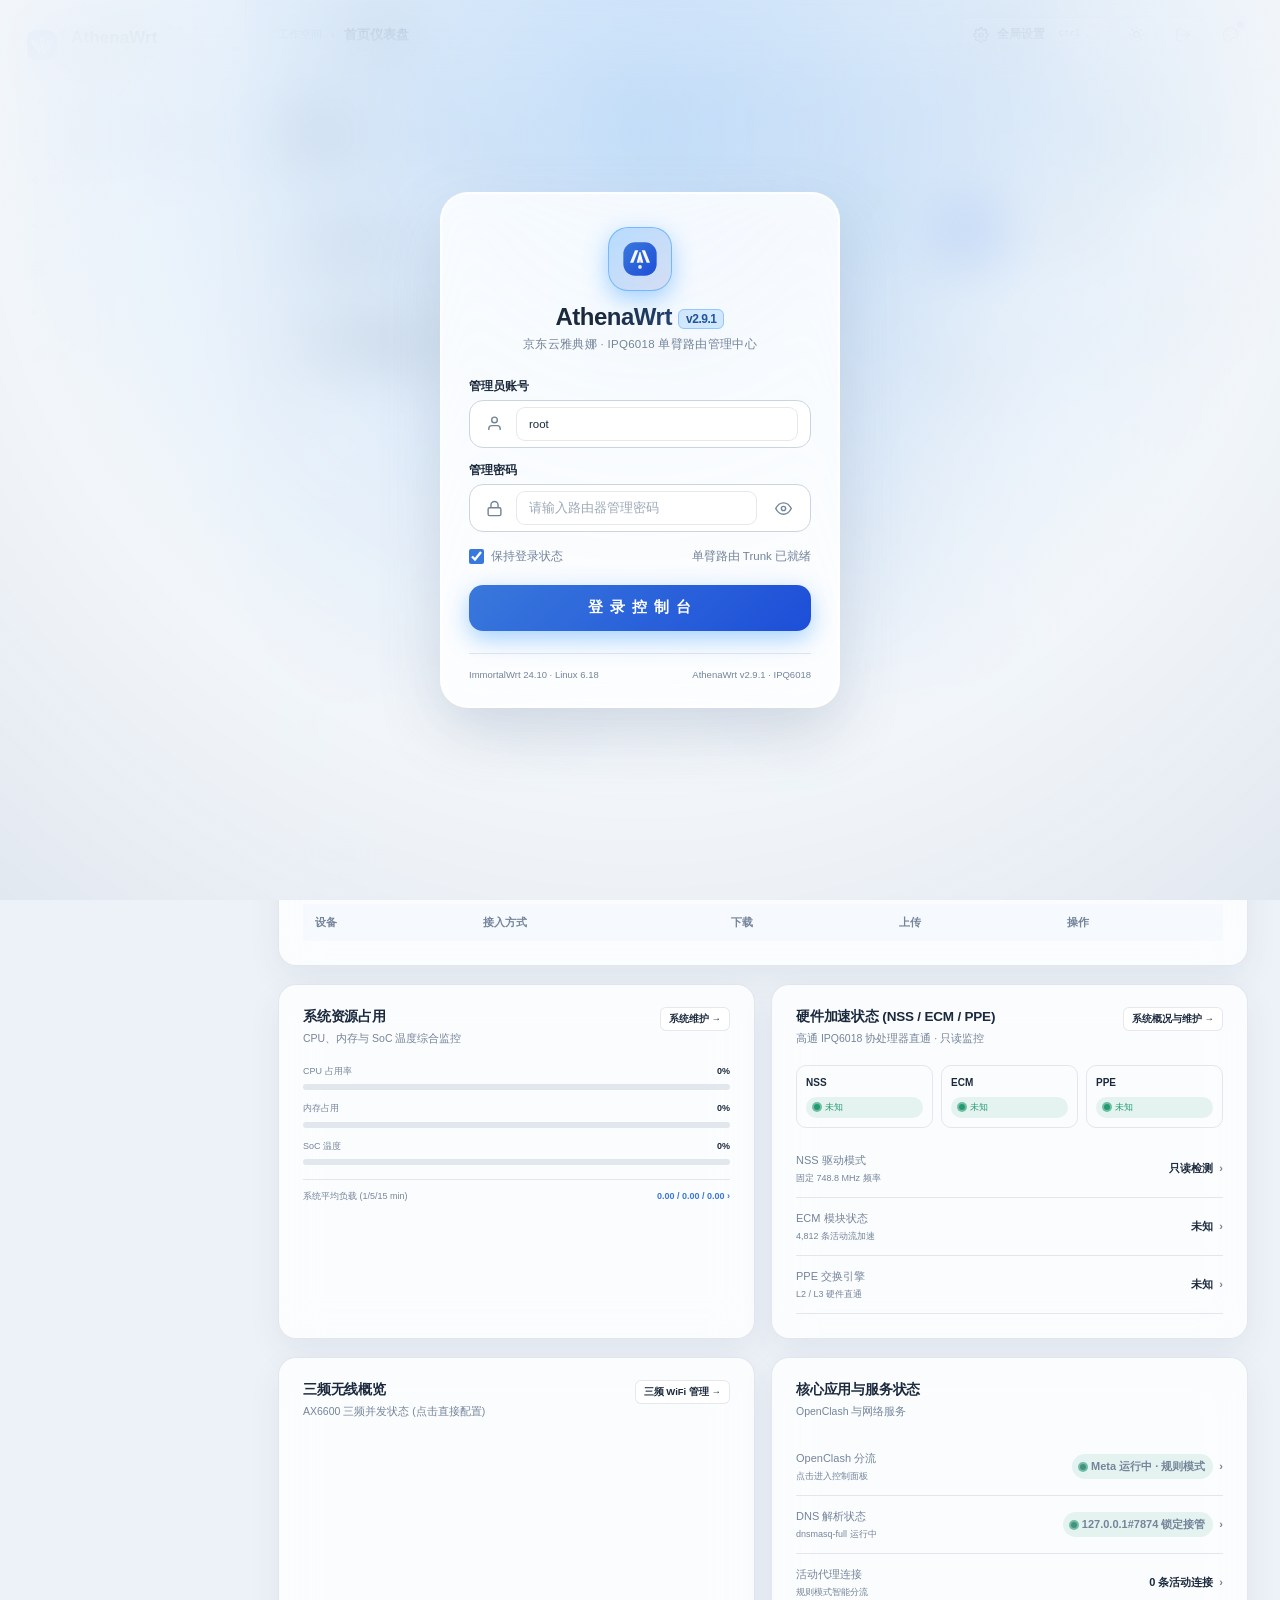
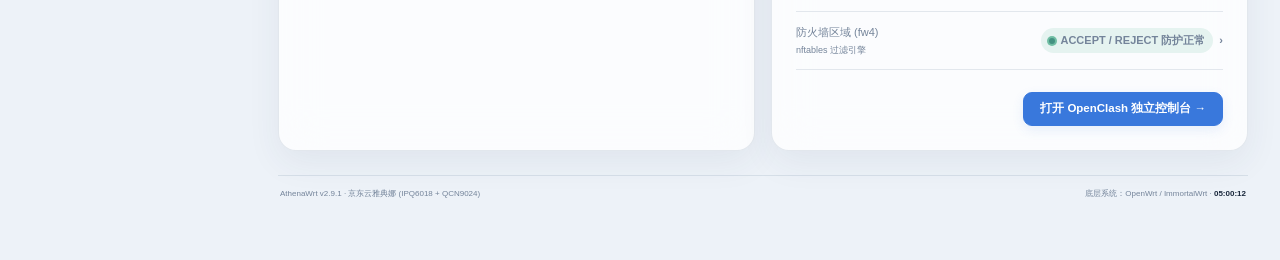
==== commit 7b330270: "fix: load real APK inventory when opening package management page" ====
--- a/luci-app-athena-src/frontend/luci-app-athena/htdocs/luci-static/resources/view/athena/index.html
+++ b/luci-app-athena-src/frontend/luci-app-athena/htdocs/luci-static/resources/view/athena/index.html
@@ -7638,6 +7638,10 @@
   const modal = document.getElementById('simModal');
   if (modal) modal.remove();
   renderPage('终端列表');
+  if(kind==='packagesAndAccel'&&window.UbusProvider?.mode==='device'&&!window.__athenaPackagesLoaded&&!window.__athenaPackagesLoading&&typeof window.refreshPackagesFromRouter==='function'){
+    window.__athenaPackagesLoading=true;
+    window.refreshPackagesFromRouter().then(()=>{window.__athenaPackagesLoaded=true;window.__athenaPackagesLoading=false;if(current===page)renderPage(page);}).catch(e=>{window.__athenaPackagesLoading=false;toast('读取真实软件包清单失败：'+(e.message||'后端错误'));});
+  }
 };
 
 function filterClients() {
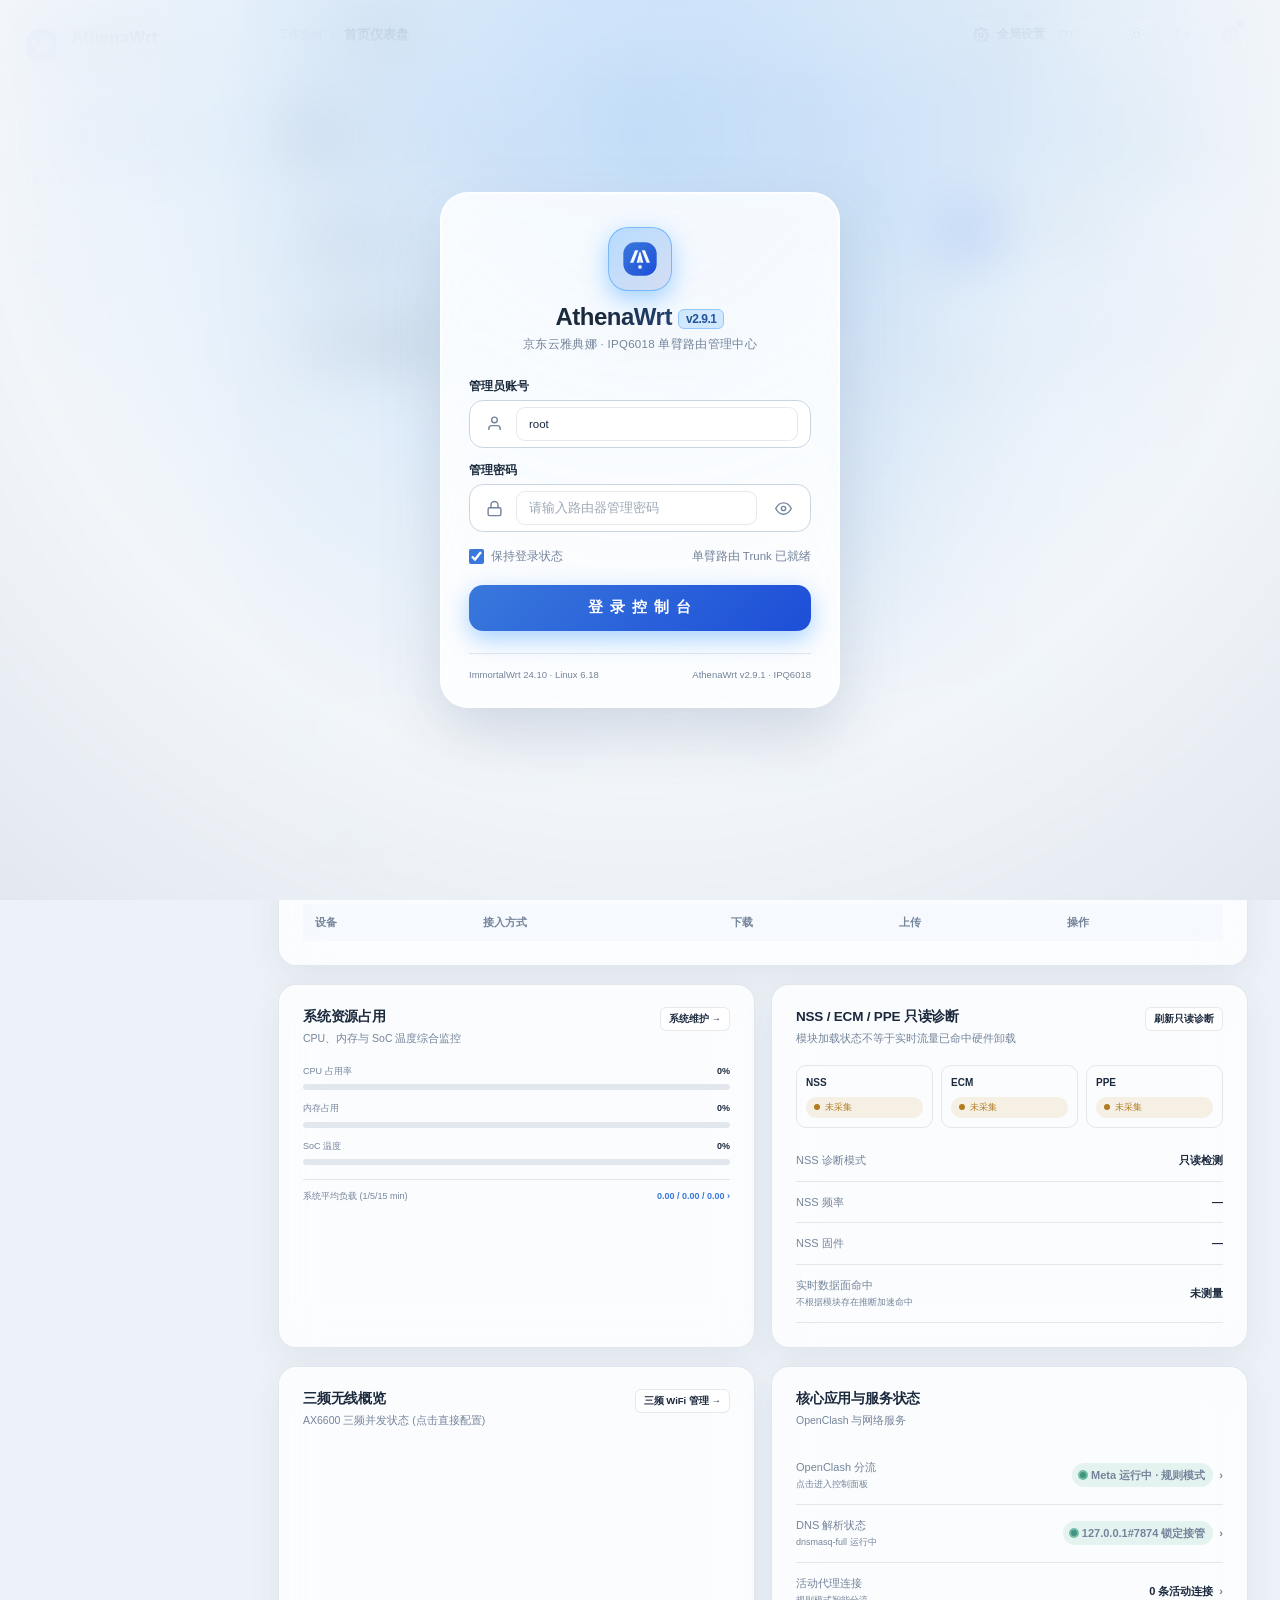
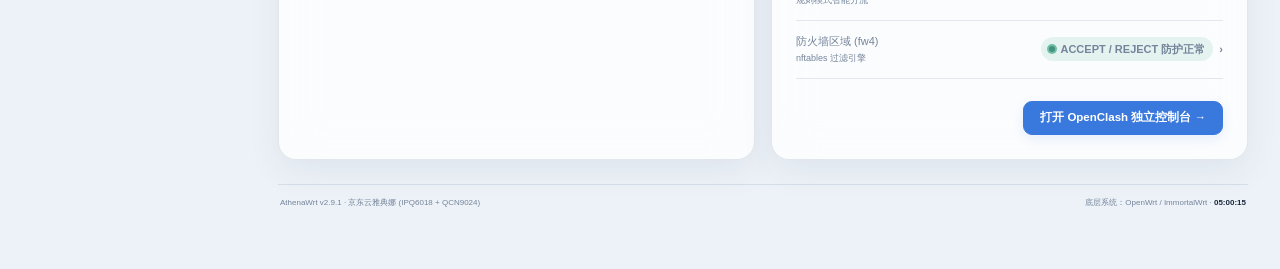
==== commit 00cf7b90: "fix: replace fabricated NSS/ECM acceleration claims with live read-only diagnostics" ====
--- a/luci-app-athena-src/frontend/luci-app-athena/htdocs/luci-static/resources/view/athena/index.html
+++ b/luci-app-athena-src/frontend/luci-app-athena/htdocs/luci-static/resources/view/athena/index.html
@@ -3851,7 +3851,7 @@
     lan:{interface:'br-lan',address:'192.168.10.1',mask:'255.255.255.0',dhcp:'运行中',pool:'192.168.10.100 - 192.168.10.249',leases:13},
     wifi:[
       {band:'2.4GHz',ssid:'Athena_Daily_2.4G',channel:6,width:'HE40',clients:3,noise:-94,tx:574,security:'WPA2-PSK',power:23,bssid:'00:E0:4C:68:02:11',password:'12345678',hidden:false,isolate:false,kvr:true,mumimo:true,ofdma:true,twt:true,roamThreshold:-78,country:'CN - 中国',protocol:'802.11ax (Wi-Fi 6)'},
-      {band:'5.2GHz',ssid:'Athena_Gaming_5.2G',channel:36,width:'HE160',clients:2,noise:-96,tx:2402,security:'WPA3/WPA2 (QCN9024)',power:23,bssid:'00:E0:4C:68:02:12',password:'12345678',hidden:false,isolate:false,kvr:true,mumimo:true,ofdma:true,twt:true,roamThreshold:-78,country:'CN - 中国',protocol:'802.11ax (Wi-Fi 6 · QCN9024)'},
+      {band:'5.2GHz',ssid:'Athena_Gaming_5.2G',channel:36,width:'HE160',clients:2,noise:-96,tx:2402,security:'WPA3/WPA2 (QCN9074)',power:23,bssid:'00:E0:4C:68:02:12',password:'12345678',hidden:false,isolate:false,kvr:true,mumimo:true,ofdma:true,twt:true,roamThreshold:-78,country:'CN - 中国',protocol:'802.11ax (Wi-Fi 6 · QCN9024)'},
       {band:'5.8GHz',ssid:'Athena_Media_5.8G',channel:149,width:'HE80',clients:1,noise:-98,tx:1201,security:'WPA3/WPA2',power:23,bssid:'00:E0:4C:68:02:13',password:'12345678',hidden:false,isolate:false,kvr:true,mumimo:true,ofdma:true,twt:true,roamThreshold:-78,country:'CN - 中国',protocol:'802.11ax (Wi-Fi 6)'}
     ],
     accel:{nss:'运行中',ecm:'运行中',ppe:'运行中',mode:'Fixed',frequency:'748.8 MHz',firmware:'12.5-210-CP.R',flowOffload:'已启用'},
@@ -4879,18 +4879,17 @@
       </div>
     `, `<button type="button" class="sim-btn" style="min-height:24px;padding:2px 10px;font-size:10px;" onclick="renderPage('系统维护与备份')">系统维护 →</button>`)}
 
-    ${panel('硬件加速状态 (NSS / ECM / PPE)', '高通 IPQ6018 协处理器直通 · 只读监控', `
+    ${panel('NSS / ECM / PPE 只读诊断', '模块加载状态不等于实时流量已命中硬件卸载', `
       <div class="sim-accel-grid" style="margin-bottom:12px;">
-        ${[['NSS',state.accel.nss],['ECM',state.accel.ecm],['PPE',state.accel.ppe]].map(x=>`
-          <div class="clickable" style="cursor:pointer;" onclick="promptFeatureUnavailable('NSS 硬件直通', '高通 IPQ6018 硬件加速（NSS / ECM / PPE）处于底层固件常驻加速生效状态，不提供独立调整页面以防断网。')" title="点击查看硬件加速状态">
-            <b>${x[0]}</b>${badge(x[1],'good')}
-          </div>
-        `).join('')}
+        ${[['NSS','qca_nss_dp'],['ECM','ecm'],['PPE','qca_ppe']].map(([label,name])=>{const mod=(state.accel.modules||[]).find(m=>m.name===name);return `
+          <div><b>${label}</b>${badge(mod?(mod.loaded?'模块已加载':'未加载'):'未采集',mod&&mod.loaded?'sim':'warn')}</div>`;
+        }).join('')}
       </div>
-      ${row('NSS 驱动模式', state.accel.mode, '固定 748.8 MHz 频率', "promptFeatureUnavailable('NSS 驱动模式', '高通 IPQ6018 NSS 协处理器工作在固定 748.8 MHz 主频，由底层驱动固件托管，暂无独立配置页面。')")}
-      ${row('ECM 模块状态', state.accel.ecm, '4,812 条活动流加速', "promptFeatureUnavailable('ECM 模块状态', 'ECM (Enhanced Connection Manager) 连接跟踪加速处于底层常驻激活状态，暂无独立配置页面。')")}
-      ${row('PPE 交换引擎', state.accel.ppe, 'L2 / L3 硬件直通', "promptFeatureUnavailable('PPE 交换引擎', 'PPE (Packet Processing Engine) 硬件流水线直通包转发正常，暂无独立配置页面。')")}
-    `, `<button type="button" class="sim-btn" style="min-height:24px;padding:2px 10px;font-size:10px;" onclick="renderPage('系统维护与备份')">系统概况与维护 →</button>`)}
+      ${row('NSS 诊断模式',state.accel.mode||'未采集')}
+      ${row('NSS 频率',state.accel.frequency||'未采集')}
+      ${row('NSS 固件',state.accel.firmware||'未采集')}
+      ${row('实时数据面命中','未测量','不根据模块存在推断加速命中')}
+    `, `<button type="button" class="sim-btn" style="min-height:24px;padding:2px 10px;font-size:10px;" onclick="window.UbusProvider.pollOnce().then(()=>renderPage('首页仪表盘'))">刷新只读诊断</button>`)}
   </div>
 
   <!-- Row 3: 三频无线概览 (Left) + 核心应用服务 (Right) -->
